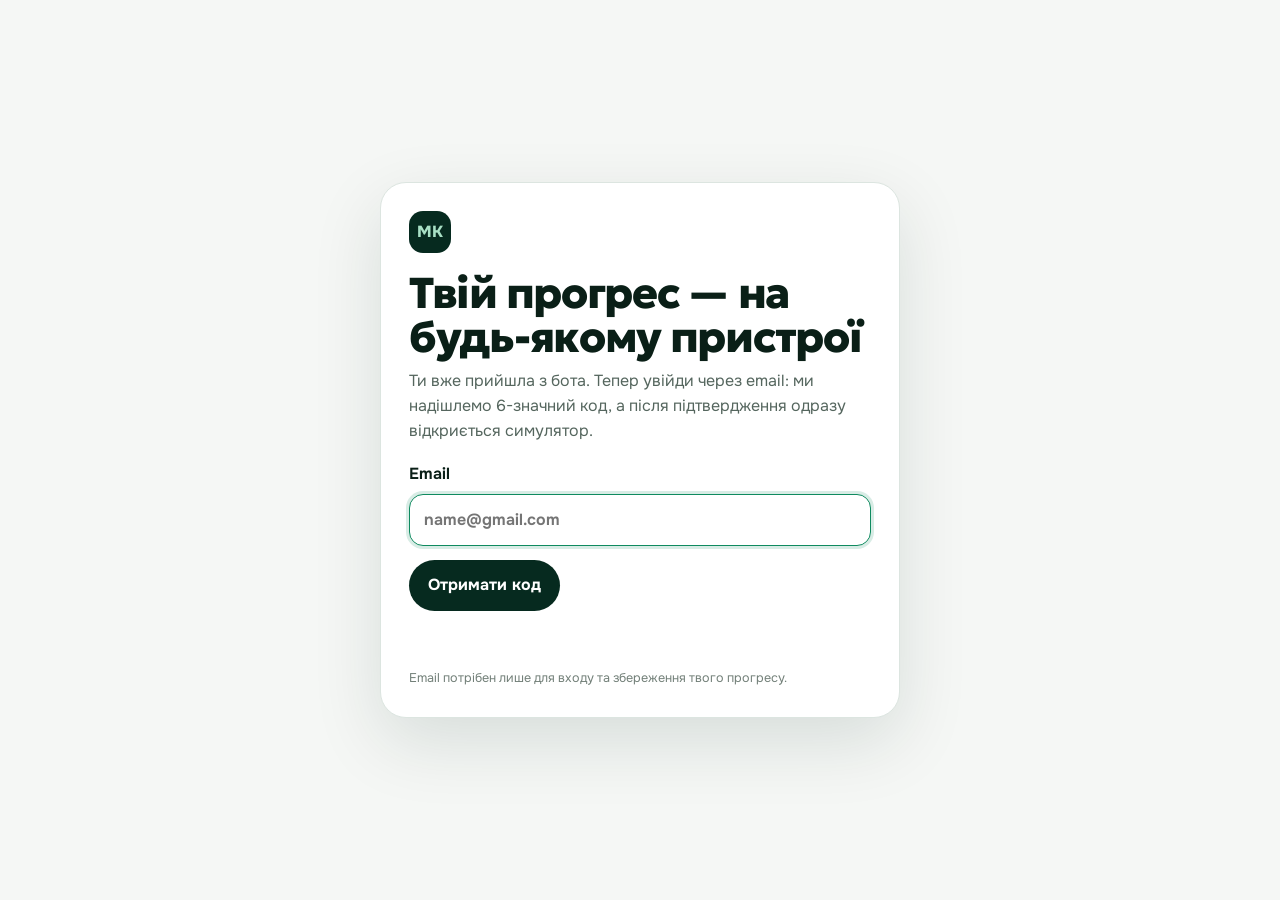
==== index.html @ 5908bf3c "Add files via upload" ====
<!doctype html>
<html lang="uk">
<head>
<base href="https://smm-ai-mariia-klepach.klepachmari.chatgpt.site/">
<meta charset="utf-8">
<meta name="viewport" content="width=device-width, initial-scale=1">
<title>МК SMM 1.0 · симулятор</title>
<meta name="description" content="Симулятор безкоштовного тижня курсу SMM + AI з нуля: 5 робочих днів SMM-спеціаліста.">
<link rel="preconnect" href="https://fonts.googleapis.com">
<link rel="preconnect" href="https://fonts.gstatic.com" crossorigin>
<link rel="stylesheet" href="https://fonts.googleapis.com/css2?family=Geologica:wght@500;600;700;800&family=Onest:wght@400;500;600;700&display=swap">
<link rel="stylesheet" href="minicourse.css?v=14">
<link rel="stylesheet" href="story-course.css?v=14">
<link rel="stylesheet" href="story-v15.css?v=16">

<style>
/* Прибираємо старий Telegram/ключ-вхід: єдиний вхід тепер через email-код */
#f_key, #f_rkey, #f_key2,
#restoreBtn, #keyBtn2,
label[for="f_key"], label[for="f_rkey"], label[for="f_key2"] {
  display:none !important;
}
</style>

</head>
<body>
<style>
:root{
  color-scheme:dark;
  --bg:#06120D;--bg-2:#0A1C15;--card:rgba(255,255,255,.045);--card-2:rgba(255,255,255,.08);
  --stroke:rgba(160,255,205,.14);--text:#EAF7F0;--muted:#9DB8AA;
  --em:#17C979;--em-2:#0E9A5C;--mint:#9CF5C8;--lime:#D8FF72;--teal:#3FE0D0;--copper:#FF8A5B;
  --grad:linear-gradient(100deg,#9CF5C8 0%,#17C979 45%,#3FE0D0 100%);
  --display:"Unbounded","Arial Black",system-ui,sans-serif;
  --body:"Onest","Segoe UI",system-ui,-apple-system,sans-serif;
}
*{box-sizing:border-box}
html{overflow-x:clip}
body{margin:0;background:var(--bg);color:var(--text);font-family:var(--body);font-size:16px;line-height:1.55;padding-inline:16px;padding-block:0 60px;-webkit-font-smoothing:antialiased;overflow-x:clip;
  background-image:radial-gradient(60% 40% at 90% -5%,rgba(23,201,121,.28),transparent 70%),radial-gradient(50% 35% at -10% 20%,rgba(63,224,208,.12),transparent 70%);background-repeat:no-repeat}
@media (prefers-reduced-motion: reduce){*,*::before,*::after{animation:none!important;transition:none!important}}
.wrap{max-width:980px;margin-inline:auto}
h1,h2,h3{font-family:var(--display);margin:0;line-height:1.1;letter-spacing:-.02em;text-wrap:balance}
h1{font-size:clamp(1.7rem,4.4vw,2.8rem);font-weight:900}
h2{font-size:clamp(1.3rem,3vw,1.9rem);font-weight:800}
h3{font-size:1rem;font-weight:700}
p{margin:0}
.gt{background:var(--grad);-webkit-background-clip:text;background-clip:text;color:transparent}
.muted{color:var(--muted)}
.small{font-size:.86rem;color:var(--muted)}
button{font:inherit;color:inherit;cursor:pointer}
a{color:var(--mint)}
:focus-visible{outline:3px solid var(--lime);outline-offset:2px}

/* top */
.top{position:sticky;top:env(safe-area-inset-top,0px);z-index:20;margin-inline:-16px;padding:10px 16px;background:rgba(6,18,13,.82);backdrop-filter:blur(14px);-webkit-backdrop-filter:blur(14px);border-bottom:1px solid var(--stroke)}
.top .wrap{display:flex;align-items:center;gap:14px;justify-content:space-between}
.logo{display:flex;align-items:center;gap:10px;font-family:var(--display);font-weight:800;font-size:.9rem;white-space:nowrap;background:none;border:0;padding:0}
.logo b{display:grid;place-items:center;width:30px;height:30px;border-radius:10px;background:var(--grad);color:#04120B;font-size:.7rem}
.prog{flex:1;max-width:320px;display:grid;gap:4px}
.prog .bar{height:8px;border-radius:99px;background:var(--card-2);overflow:hidden}
.prog .bar i{display:block;height:100%;background:var(--grad);border-radius:99px;transition:width .5s}
.prog span{font-size:.75rem;color:var(--muted);text-align:right}
@media (max-width:520px){.logo span{display:none}}

/* shared */
.card{border-radius:22px;padding:22px;background:linear-gradient(180deg,rgba(255,255,255,.06),rgba(255,255,255,.02));border:1px solid var(--stroke)}
.btn{display:inline-flex;align-items:center;justify-content:center;gap:10px;padding:14px 22px;border-radius:999px;font-weight:700;border:0;background:var(--em);color:#03140C;text-decoration:none;box-shadow:0 14px 30px -14px rgba(23,201,121,.8);transition:transform .15s}
.btn:hover{transform:translateY(-1px)}
.btn:disabled{opacity:.45;cursor:not-allowed;transform:none}
.btn.ghost{background:transparent;color:var(--text);box-shadow:inset 0 0 0 1.5px var(--stroke)}
.btn.lime{background:var(--lime);color:#0B1A06}
.btn.sm{padding:9px 14px;font-size:.85rem}
.pill{display:inline-flex;align-items:center;gap:8px;padding:6px 12px;border-radius:999px;background:var(--card);border:1px solid var(--stroke);font-size:.78rem;font-weight:600;color:var(--mint)}
.stack{display:grid;gap:16px}
.row{display:flex;flex-wrap:wrap;gap:10px;align-items:center}
section{padding-top:28px}
label.f{display:grid;gap:6px;font-weight:600;font-size:.93rem}
label.f small{font-weight:400;color:var(--muted)}
input[type=text],input[type=url],textarea{width:100%;font:inherit;color:var(--text);background:rgba(0,0,0,.25);border:1px solid var(--stroke);border-radius:14px;padding:12px 14px;resize:vertical}
textarea{min-height:84px}
input:focus,textarea:focus{border-color:var(--em);outline:none;box-shadow:0 0 0 3px rgba(23,201,121,.2)}
.choice{display:flex;flex-wrap:wrap;gap:8px}
.choice label{display:inline-flex;align-items:center;gap:8px;padding:10px 14px;border-radius:12px;background:var(--card);border:1px solid var(--stroke);font-weight:500;font-size:.92rem;cursor:pointer}
.choice input{accent-color:var(--em)}
.choice label:has(input:checked){border-color:var(--em);background:rgba(23,201,121,.14)}
.count{font-size:.78rem;color:var(--muted);text-align:right}
.count.over{color:var(--copper)}
.grid2{display:grid;grid-template-columns:1fr 1fr;gap:14px}
@media (max-width:680px){.grid2{grid-template-columns:1fr}}

/* welcome */
.hero{padding-top:36px;display:grid;gap:18px}
.tracks{display:grid;grid-template-columns:1fr 1fr;gap:14px}
@media (max-width:680px){.tracks{grid-template-columns:1fr}}
.track{text-align:left;display:grid;gap:10px;padding:22px;border-radius:22px;background:var(--card);border:1.5px solid var(--stroke);transition:border-color .2s,background .2s}
.track[aria-pressed="true"]{border-color:var(--em);background:rgba(23,201,121,.12)}
.track .tag{font-family:var(--display);font-weight:900;font-size:1.6rem}
.rubric{display:grid;grid-template-columns:repeat(4,1fr);gap:10px}
@media (max-width:680px){.rubric{grid-template-columns:1fr 1fr}}
.rubric div{padding:14px;border-radius:16px;background:var(--card);border:1px solid var(--stroke);display:grid;gap:4px}
.rubric b{font-size:.9rem}
.rubric span{font-size:.8rem;color:var(--muted)}

/* dashboard */
.days{display:grid;gap:12px}
.day{display:grid;grid-template-columns:64px 1fr auto;gap:16px;align-items:center;text-align:left;padding:18px 20px;border-radius:20px;background:var(--card);border:1px solid var(--stroke);width:100%}
.day .n{font-family:var(--display);font-weight:900;font-size:1.6rem;line-height:1}
.day .t{display:grid;gap:3px}
.day .t b{font-size:1.02rem}
.day .st{font-size:.76rem;font-weight:700;padding:6px 10px;border-radius:999px;white-space:nowrap}
.day.done{border-color:rgba(23,201,121,.45)}
.day.done .st{background:rgba(23,201,121,.18);color:var(--mint)}
.day.open{border-color:var(--lime);box-shadow:0 0 0 1px var(--lime) inset,0 20px 40px -24px rgba(216,255,114,.5)}
.day.open .st{background:var(--lime);color:#0B1A06}
.day.locked{opacity:.5;cursor:not-allowed}
.day.locked .st{background:var(--card-2);color:var(--muted)}

/* day view */
.dayhead{display:grid;gap:12px;padding-top:28px}
.letter{position:relative;border-radius:22px;padding:22px 22px 22px 76px;background:linear-gradient(120deg,rgba(216,255,114,.12),rgba(23,201,121,.06));border:1px solid rgba(216,255,114,.3)}
.letter .av{position:absolute;left:20px;top:20px;width:42px;height:42px;border-radius:50%;background:var(--lime);color:#0B1A06;display:grid;place-items:center;font-family:var(--display);font-weight:900}
.letter .from{font-size:.8rem;color:var(--muted);margin-bottom:4px}
.letter q{font-size:1.1rem;quotes:"«" "»"}
.steps{counter-reset:s;display:grid;gap:10px;margin:0;padding:0;list-style:none}
.steps li{counter-increment:s;display:grid;grid-template-columns:34px 1fr;gap:12px;align-items:start}
.steps li::before{content:counter(s);width:30px;height:30px;border-radius:10px;background:rgba(23,201,121,.18);color:var(--mint);display:grid;place-items:center;font-weight:800;font-size:.85rem}
.brief{white-space:pre-wrap;font-size:.93rem;background:rgba(0,0,0,.25);border:1px dashed var(--stroke);border-radius:16px;padding:16px;max-height:340px;overflow:auto}
details.fold{border-radius:18px;background:var(--card);border:1px solid var(--stroke)}
details.fold summary{cursor:pointer;padding:16px 18px;font-weight:700;list-style:none;display:flex;justify-content:space-between;gap:10px}
details.fold summary::-webkit-details-marker{display:none}
details.fold summary::after{content:"+";color:var(--mint);font-size:1.2rem;line-height:1}
details.fold[open] summary::after{content:"–"}
details.fold > div{padding:0 18px 18px}
.prompt{position:relative;border-radius:18px;padding:18px;background:rgba(63,224,208,.07);border:1px solid rgba(63,224,208,.3);display:grid;gap:12px}
.prompt pre{margin:0;white-space:pre-wrap;font:inherit;font-size:.92rem;max-height:260px;overflow:auto}
.prompt .h{display:flex;justify-content:space-between;align-items:center;gap:10px;flex-wrap:wrap}
.prompt .h b{color:var(--teal);font-size:.85rem;text-transform:uppercase;letter-spacing:.05em}
.tbl{overflow-x:auto;border-radius:16px;border:1px solid var(--stroke)}
.tbl table{border-collapse:collapse;width:100%;min-width:640px}
.tbl th,.tbl td{border-bottom:1px solid var(--stroke);padding:8px;vertical-align:top;text-align:left;font-size:.85rem}
.tbl th{background:var(--card-2);font-weight:700}
.tbl td textarea,.tbl td input{min-height:0;padding:8px 10px;border-radius:10px;font-size:.85rem}
.tbl td textarea{min-height:60px}
.checklist{display:grid;gap:8px}
.checklist label{display:flex;gap:10px;align-items:flex-start;font-size:.93rem;cursor:pointer}
.checklist input{accent-color:var(--em);width:18px;height:18px;margin-top:2px;flex:none}
.submit{display:grid;gap:14px;border-radius:24px;padding:24px;background:linear-gradient(160deg,#0F3A28,#08170F) padding-box,var(--grad) border-box;border:1.5px solid transparent}
.toast{position:fixed;left:50%;bottom:calc(20px + env(safe-area-inset-bottom,0px));transform:translateX(-50%);background:var(--lime);color:#0B1A06;font-weight:700;padding:12px 18px;border-radius:999px;z-index:50;box-shadow:0 12px 30px -10px rgba(0,0,0,.6)}

/* post preview (day 3) */
.post{width:min(100%,340px);border-radius:18px;overflow:hidden;background:#fff;color:#111;font-size:.86rem;justify-self:center}
.post .ph{display:flex;align-items:center;gap:10px;padding:10px 12px}
.post .ph i{width:30px;height:30px;border-radius:50%;background:var(--grad)}
.post .ph b{font-size:.82rem}
.post .img{aspect-ratio:4/5;background:linear-gradient(160deg,#0E9A5C,#063322);display:grid;place-items:center;padding:24px;text-align:center;color:#fff;font-family:var(--display);font-weight:800;font-size:1.3rem;line-height:1.15}
.post .cap{padding:10px 12px 14px;white-space:pre-wrap;line-height:1.4}
.post .cap b{margin-right:4px}

/* storyboard (day 4) */
.board{display:grid;grid-template-columns:repeat(5,1fr);gap:10px}
@media (max-width:760px){.board{grid-template-columns:1fr 1fr}}
.frame{border-radius:16px;background:var(--card);border:1px solid var(--stroke);padding:10px;display:grid;gap:8px;align-content:start}
.frame .scr{aspect-ratio:9/16;border-radius:10px;background:linear-gradient(180deg,#0F3A28,#06120D);display:grid;align-content:space-between;padding:10px;font-size:.72rem}
.frame .scr b{font-family:var(--display);font-size:.9rem;color:var(--lime)}
.frame .scr span{background:rgba(0,0,0,.45);padding:4px 6px;border-radius:6px;text-align:center;font-weight:600}
.frame textarea{min-height:60px;font-size:.8rem;padding:8px}
.frame input{font-size:.8rem;padding:8px}

/* self rubric */
.score{display:grid;grid-template-columns:1fr auto;gap:10px;align-items:center;padding:12px 0;border-bottom:1px solid var(--stroke)}
.score .dots{display:flex;gap:6px}
.score .dots button{width:36px;height:36px;border-radius:10px;border:1px solid var(--stroke);background:var(--card);font-weight:800}
.score .dots button[aria-pressed="true"]{background:var(--em);color:#03140C;border-color:var(--em)}
.total{font-family:var(--display);font-weight:900;font-size:2rem}
</style>
<style>
/* нові блоки навчального наповнення */
.sec-title{display:flex;align-items:center;gap:12px;margin-bottom:4px}
.sec-title i{width:36px;height:36px;border-radius:12px;display:grid;place-items:center;font-style:normal;font-weight:800;background:rgba(23,201,121,.16);color:var(--mint);flex:none}
.why{border-radius:22px;padding:22px;background:linear-gradient(120deg,rgba(63,224,208,.1),rgba(23,201,121,.05));border:1px solid rgba(63,224,208,.28);display:grid;gap:12px}
.why p{max-width:72ch}
.brand-ex{border-left:3px solid var(--lime);padding:10px 14px;border-radius:0 12px 12px 0;background:rgba(216,255,114,.06);font-size:.94rem}
.brand-ex b{color:var(--lime)}
.terms{display:grid;grid-template-columns:repeat(auto-fill,minmax(min(100%,340px),1fr));gap:12px}
.term{padding:18px;border-radius:18px;background:var(--card);border:1px solid var(--stroke);display:grid;gap:10px;align-content:start}
.term p{margin:0;font-size:.9rem;line-height:1.55}
.term .td{color:var(--text)}
.term .tp{color:var(--muted)}
.term .tx{padding:10px 12px;border-radius:12px;background:rgba(23,201,121,.07);border-left:3px solid var(--em);color:var(--text);font-size:.86rem}
.term em{display:block;font-style:normal;font-size:.7rem;font-weight:700;letter-spacing:.06em;text-transform:uppercase;color:var(--mint);margin-bottom:3px}
.term b{color:var(--mint);font-size:.95rem}
.term span{font-size:.86rem;color:var(--muted)}
.need{display:grid;grid-template-columns:repeat(auto-fill,minmax(220px,1fr));gap:10px}
.need .it{display:flex;gap:12px;align-items:flex-start;padding:14px;border-radius:16px;background:var(--card);border:1px solid var(--stroke)}
.need .it .ic{width:38px;height:38px;border-radius:12px;background:var(--grad);color:#04120B;display:grid;place-items:center;font-weight:900;font-size:.8rem;flex:none}
.need .it b{display:block;font-size:.93rem}
.need .it span{font-size:.82rem;color:var(--muted)}
.guide{display:grid;gap:12px;counter-reset:g}
.gstep{counter-increment:g;border-radius:20px;background:var(--card);border:1px solid var(--stroke);padding:18px 18px 18px 70px;position:relative}
.gstep::before{content:counter(g);position:absolute;left:18px;top:16px;width:36px;height:36px;border-radius:12px;background:var(--em);color:#03140C;display:grid;place-items:center;font-family:var(--display);font-weight:900}
.gstep h3{font-family:var(--body);font-size:1.04rem;margin-bottom:8px}
.gstep ul{margin:0;padding-left:18px;display:grid;gap:6px;font-size:.94rem}
.gstep li::marker{color:var(--em)}
.gstep .tip{margin-top:10px;font-size:.86rem;color:var(--lime)}
.gstep .path{display:inline;font-weight:700;color:var(--mint)}
.gstep label.done{display:flex;gap:8px;align-items:center;margin-top:10px;font-size:.86rem;color:var(--muted);cursor:pointer}
.gstep label.done input{accent-color:var(--em);width:18px;height:18px}
.gstep.ok{border-color:rgba(23,201,121,.5);background:rgba(23,201,121,.07)}
.example{border-radius:22px;padding:22px;background:rgba(255,138,91,.06);border:1px solid rgba(255,138,91,.3);display:grid;gap:10px}
.example h3{color:var(--copper)}
.example pre{margin:0;white-space:pre-wrap;font:inherit;font-size:.92rem}
.mistakes{display:grid;gap:8px;margin:0;padding:0;list-style:none}
.mistakes li{display:grid;grid-template-columns:26px 1fr;gap:10px;font-size:.94rem}
.mistakes li::before{content:"✕";width:24px;height:24px;border-radius:8px;background:rgba(255,138,91,.15);color:var(--copper);display:grid;place-items:center;font-weight:800;font-size:.8rem}
.files{display:grid;grid-template-columns:repeat(auto-fill,minmax(170px,1fr));gap:12px}
.file{border-radius:16px;background:var(--card);border:1px solid var(--stroke);overflow:hidden;display:grid}
.file img{display:block;width:100%;aspect-ratio:1;object-fit:cover;background:#F6EFE6}
.file .fi{padding:10px 12px;display:grid;gap:8px}
.file .fi b{font-size:.84rem}
.file .xl{aspect-ratio:1;display:grid;place-items:center;background:linear-gradient(140deg,#0F3A28,#06120D);font-family:var(--display);font-weight:900;font-size:1.6rem;color:var(--mint)}
.media{border-radius:20px;padding:18px;background:rgba(216,255,114,.06);border:1px dashed rgba(216,255,114,.4);display:grid;gap:10px}
.media code{font-size:.85rem;color:var(--lime)}
.time{display:inline-flex;gap:8px;align-items:center;font-size:.82rem;color:var(--muted)}
/* профіль Instagram (день 3) */
.ig{overflow:hidden;width:min(100%,380px);border-radius:22px;background:#fff;color:#111;padding:18px;display:grid;gap:12px;font-size:.88rem;justify-self:center}
.ig .top1{display:flex;align-items:center;justify-content:space-between;font-weight:700}
.ig .row1{display:flex;align-items:center;gap:18px}
.ig .av{width:78px;height:78px;border-radius:50%;background:#D2693C;overflow:hidden;flex:none;border:2px solid #eee}
.ig .av img{width:100%;height:100%;object-fit:cover;display:block}
.ig .nums{display:flex;gap:16px;text-align:center;font-size:.8rem}
.ig .nums b{display:block;font-size:.98rem}
.ig .nm{font-weight:700}
.ig .cat{color:#737373;font-size:.82rem}
.ig .bio{white-space:pre-wrap;line-height:1.35}
.ig .lnk{color:#00376b;font-weight:600}
.ig .btns{display:grid;grid-template-columns:1fr 1fr;gap:6px}
.ig .btns span{background:#efefef;border-radius:8px;padding:7px;text-align:center;font-weight:600;font-size:.8rem}
.ig .hl{display:flex;gap:12px;overflow-x:auto}
.ig .hl div{display:grid;justify-items:center;gap:4px;font-size:.72rem;flex:none}
.ig .hl i{width:56px;height:56px;border-radius:50%;border:1px solid #ddd;overflow:hidden;display:block}
.ig .hl i img{width:100%;height:100%;object-fit:cover}
.ig .grid{display:grid;grid-template-columns:repeat(3,1fr);gap:2px;margin-inline:-18px;margin-bottom:-18px}
.ig .grid i{aspect-ratio:4/5;background:#e9e2d8}
.cp{overflow-x:auto;border-radius:16px;border:1px solid var(--stroke)}
.cp table{border-collapse:collapse;width:100%;min-width:760px}
.cp th,.cp td{padding:6px;border-bottom:1px solid var(--stroke);text-align:left;font-size:.82rem;vertical-align:top}
.cp th{background:var(--card-2)}
.cp select,.cp input{width:100%;font:inherit;font-size:.82rem;color:var(--text);background:rgba(0,0,0,.25);border:1px solid var(--stroke);border-radius:10px;padding:8px}
.warn{border-radius:16px;padding:14px 16px;background:rgba(255,138,91,.08);border:1px solid rgba(255,138,91,.3);font-size:.9rem}
.tabs{display:flex;gap:8px;flex-wrap:wrap;position:sticky;top:64px;z-index:5;padding:8px 0;background:var(--bg)}
.tabs a{text-decoration:none;font-size:.8rem;font-weight:600;padding:7px 12px;border-radius:999px;background:var(--card);border:1px solid var(--stroke);color:var(--muted)}
.tabs a:hover{color:var(--mint);border-color:var(--em)}
</style>

<style>
/* ===== Сучасний стиль (світла база + темні акценти) ===== */
:root{
  color-scheme:light;
  --bg:#F5F7F5;--bg-2:#E6EFEA;--card:#FFFFFF;--card-2:#EEF3F0;
  --stroke:#DCE5E0;--text:#0A1F17;--muted:#55665E;--ink:#062A1F;
  --em:#0F8A5F;--em-2:#0B6B49;--mint:#0B6B49;--lime:#A8E0C5;--teal:#0B6B49;--copper:#C4683D;
  --grad:none;
  --display:"Geologica","Onest",system-ui,sans-serif;
  --body:"Onest","Segoe UI",system-ui,-apple-system,sans-serif;
}
body{background:var(--bg);background-image:none}
h1,h2,h3{letter-spacing:-.03em}
h1{font-weight:800}
h2{font-weight:700}
.gt{background:linear-gradient(transparent 60%,var(--lime) 60%,var(--lime) 94%,transparent 94%);-webkit-background-clip:border-box;background-clip:border-box;color:inherit}
a{color:var(--em-2)}
:focus-visible{outline:3px solid var(--em);outline-offset:2px}
.top{background:rgba(245,247,245,.88)}
.logo b{background:var(--ink);color:var(--lime)}
.prog .bar{background:var(--bg-2)}
.prog .bar i{background:var(--em)}
.card{background:var(--card)}
.btn{background:var(--ink);color:#fff;box-shadow:none;font-weight:600}
.btn.ghost{background:transparent;color:var(--text);box-shadow:inset 0 0 0 1.5px var(--text)}
.btn.lime{background:var(--lime);color:var(--ink)}
.pill{background:var(--card);color:var(--text)}
input[type=text],input[type=url],textarea{background:#fff}
input:focus,textarea:focus{box-shadow:0 0 0 3px rgba(15,138,95,.18)}
.choice label{background:#fff}
.choice label:has(input:checked){border-color:var(--em);background:rgba(15,138,95,.1)}
.track{background:#fff}
.track[aria-pressed="true"]{border-color:var(--ink);background:var(--ink);color:#EEF5F0}
.track[aria-pressed="true"] .muted{color:#A1B3A9}
.track .tag{color:var(--em)}
.track[aria-pressed="true"] .tag{color:var(--lime)}
.day{background:#fff}
.day .n{color:var(--em-2)}
.day.done{border-color:rgba(15,138,95,.5)}
.day.done .st{background:rgba(15,138,95,.15);color:var(--em-2)}
.day.open{border-color:var(--ink);background:var(--ink);color:#EEF5F0;box-shadow:0 24px 40px -26px rgba(12,26,20,.6)}
.day.open .n{color:var(--lime)}
.day.open .muted,.day.open .small{color:#A1B3A9}
.day.open .st{background:var(--lime);color:var(--ink)}
.letter{background:#fff;border:1px solid var(--stroke);border-left:4px solid var(--lime)}
.letter .av{background:var(--ink);color:var(--lime)}
.steps li::before{background:var(--ink);color:var(--lime)}
.brief{background:#fff}
details.fold summary::after{color:var(--em-2)}
.prompt{background:var(--ink);border-color:var(--ink);color:#EEF5F0}
.prompt .h b{color:var(--lime)}
.prompt .btn{background:var(--lime);color:var(--ink)}
.prompt .muted,.prompt .small{color:#A1B3A9}
.submit{background:var(--ink);border:0;color:#EEF5F0}
.submit .small,.submit .muted{color:#A1B3A9}
.submit a:not(.btn){color:var(--lime)}
.submit .btn{background:var(--lime);color:var(--ink)}
.submit .btn.ghost{background:transparent;color:#EEF5F0;box-shadow:inset 0 0 0 1.5px rgba(238,245,240,.5)}
.toast{background:var(--ink);color:var(--lime)}
.day .n,.track .tag,.total,.medal big{background:none!important}
.day.open .n{color:var(--lime)!important}
.post .ph i{background:var(--em)}
.post .img{background:var(--em)}
.frame .scr{background:var(--ink);color:#EEF5F0}
.frame .scr b{color:var(--lime)}
.score .dots button{background:#fff}
.score .dots button[aria-pressed="true"]{background:var(--ink);color:var(--lime);border-color:var(--ink)}
.sec-title i{background:var(--ink);color:var(--lime)}
.why{background:#fff;border-color:var(--stroke)}
.brand-ex{border-left-color:var(--em);background:rgba(15,138,95,.06)}
.brand-ex b{color:var(--em-2)}
.term .tx{background:rgba(168,224,197,.25);border-left-color:var(--em)}
.term em{color:var(--em-2)}
.need .it .ic{background:var(--ink);color:var(--lime)}
.gstep::before{background:var(--ink);color:var(--lime)}
.gstep .tip{color:#B4451C}
.gstep .path{color:var(--em-2)}
.gstep.ok{background:rgba(15,138,95,.07);border-color:rgba(15,138,95,.5)}
.example{background:#fff}
.file .xl{background:var(--ink);color:var(--lime)}
.media{background:rgba(168,224,197,.18);border-color:rgba(12,26,20,.25)}
.media code{color:var(--em-2)}
.cp select,.cp input{background:#fff}
.tabs a{background:#fff}
.tabs a:hover{color:var(--text);border-color:var(--ink)}
</style>
<header class="top">
  <div class="wrap">
    <button class="logo" id="home" type="button"><b>МК</b><span>МК SMM 1.0 · симулятор</span></button>
    <div class="prog" aria-label="Прогрес тижня"><div class="bar"><i id="pbar" style="width:0%"></i></div><span id="ptext">0 з 6 кроків</span></div>
  </div>
</header>

<main class="wrap" id="app"></main>
<div class="toast" id="toast" hidden></div>
<script>
/* ===== Налаштування для Маші ===== */
var CONFIG = {
  FORM_URL: "",   // заповнюється після підключення нового бота
  MEDIA_URL: "materials.html",  // папка Google Drive з фото і відео для треку А (photo_01…photo_12, clip_01…clip_05)
  BOT: "smm_ai_mariia_klepach_bot",       // нікнейм Telegram-бота без @
  START: "",  // порожньо = проходити можна будь-коли (дні відкриваються по черзі після здачі)
  SUBMIT: [],  // заповнюється після підключення нового бота
  SYNC_URL: "https://script.google.com/macros/s/AKfycbyzfjeTMASVAqFFjNOp1K5sOrIgV8Y73qtJlAMMtpqTMhCtI9Id708eqyu1zTzlqWRp/exec",  // Google Apps Script: хмарне збереження прогресу
  AUTH_URL: "https://script.google.com/macros/s/AKfycbzw-j1O7bChfIES61-efHn5mFKziIul07ksCwyHQmc0-i_ijcrqZxUokdjrLecfVHRYrA/exec",  // підтвердження email кодом
  CHAT_URL: "https://t.me/smm_ai_mariia_klepach_bot?start=feedback",
  MYLINK: "/simulator",  // буде замінено на посилання нового бота
  CALL_URL: "https://t.me/smm_ai_mariia_klepach_bot?start=feedback",
  ZOOM_TEXT: "Фінальний Zoom — дата і посилання надішле бот.",
  LESSONS: {0:"",1:"",2:"",3:"",4:"",5:""}
};

/* ===== Файли для роботи (лежать поруч зі сторінкою) ===== */
var FILES = {
  logo:{name:"Логотип «Ранкова Лапка»",path:"files/logo-rankova-lapka.svg",img:1},
  avatar:{name:"Аватар для профілю",path:"files/avatar-rankova-lapka.svg",img:1},
  brandkit:{name:"Brand kit: кольори, шрифти, тон",path:"files/brand-kit-rankova-lapka.svg",img:1},
  hl1:{name:"Обкладинка «Меню»",path:"files/highlight-menu.svg",img:1},
  hl2:{name:"Обкладинка «Випічка»",path:"files/highlight-vypichka.svg",img:1},
  hl3:{name:"Обкладинка «Собаки»",path:"files/highlight-sobaky.svg",img:1},
  hl4:{name:"Обкладинка «Відгуки»",path:"files/highlight-vidguky.svg",img:1},
  hl5:{name:"Обкладинка «Як дійти»",path:"files/highlight-yak-diyty.svg",img:1},
  lay1:{name:"Приклад макета поста 1",path:"files/post-layout-1.svg",img:1},
  lay2:{name:"Приклад макета поста 2",path:"files/post-layout-2.svg",img:1},
  plan:{name:"Контент-план на 2 тижні (Excel / Google Таблиці)",path:"files/kontent-plan-2-tyzhni.xlsx",x:"XLSX",b64:"UEsDBBQAAAAIALumOl1Gx01IlQAAAM0AAAAQAAAAZG9jUHJvcHMvYXBwLnhtbE3PTQvCMAwG4L9SdreZih6kDkQ9ip68zy51hbYpbYT67+0EP255ecgboi6JIia2mEXxLuRtMzLHDUDWI/o+y8qhiqHke64x3YGMsRoPpB8eA8OibdeAhTEMOMzit7Dp1C5GZ3XPlkJ3sjpRJsPiWDQ6sScfq9wcChDneiU+ixNLOZcrBf+LU8sVU57mym/8ZAW/[base64]/xSq549+mHBFMScECDIwUo8xJYv0x0p3no4ApYYITehO8CqpWYqn9iUwfYOTkHvaamacqnOuXiDiW8Pz+9pnUzPQYSo8T4K2hOJ4cbdpn8Vt8/bB9ZXxVVmxV3WdVuy1ve1LxpPhbXH35XYWOV3ul/bHwR7Dv4dRf9F1BLAwQUAAAACAC7pjpdmVycIxAGAACcJwAAEwAAAHhsL3RoZW1lL3RoZW1lMS54bWztWltz2jgUfu+v0Hhn9m0LxjaBtrQTc2l227SZhO1OH4URWI1seWSRhH+/RzYQy5YN7ZJNups8BCzp+85FR+foOHnz7i5i6IaIlPJ4YNkv29a7ty/e4FcyJBFBMBmnr/DACqVMXrVaaQDDOH3JExLD3IKLCEt4FMvWXOBbGi8j1uq0291WhGlsoRhHZGB9XixoQNBUUVpvXyC05R8z+BXLVI1lowETV0EmuYi08vlsxfza3j5lz+k6HTKBbjAbWCB/zm+n5E5aiOFUwsTAamc/VmvH0dJIgILJfZQFukn2o9MVCDINOzqdWM52fPbE7Z+Mytp0NG0a4OPxeDi2y9KLcBwE4FG7nsKd9Gy/pEEJtKNp0GTY9tqukaaqjVNP0/d93+ubaJwKjVtP02t33dOOicat0HgNvvFPh8Ouicar0HTraSYn/a5rpOkWaEJG4+t6EhW15UDTIABYcHbWzNIDll4p+nWUGtkdu91BXPBY7jmJEf7GxQTWadIZljRGcp2QBQ4AN8TRTFB8r0G2iuDCktJckNbPKbVQGgiayIH1R4Ihxdyv/fWXu8mkM3qdfTrOa5R/aasBp+27m8+T/HPo5J+nk9dNQs5wvCwJ8fsjW2GHJ247E3I6HGdCfM/29pGlJTLP7/kK6048Zx9WlrBdz8/knoxyI7vd9lh99k9HbiPXqcCzIteURiRFn8gtuuQROLVJDTITPwidhphqUBwCpAkxlqGG+LTGrBHgE323vgjI342I96tvmj1XoVhJ2oT4EEYa4pxz5nPRbPsHpUbR9lW83KOXWBUBlxjfNKo1LMXWeJXA8a2cPB0TEs2UCwZBhpckJhKpOX5NSBP+K6Xa/pzTQPCULyT6SpGPabMjp3QmzegzGsFGrxt1h2jSPHr+BfmcNQockRsdAmcbs0YhhGm78B6vJI6arcIRK0I+Yhk2GnK1FoG2camEYFoSxtF4TtK0EfxZrDWTPmDI7M2Rdc7WkQ4Rkl43Qj5izouQEb8ehjhKmu2icVgE/Z5ew0nB6ILLZv24fobVM2wsjvdH1BdK5A8mpz/pMjQHo5pZCb2EVmqfqoc0PqgeMgoF8bkePuV6eAo3lsa8UK6CewH/0do3wqv4gsA5fy59z6XvufQ9odK3NyN9Z8HTi1veRm5bxPuuMdrXNC4oY1dyzcjHVK+TKdg5n8Ds/Wg+nvHt+tkkhK+aWS0jFpBLgbNBJLj8i8rwKsQJ6GRbJQnLVNNlN4oSnkIbbulT9UqV1+WvuSi4PFvk6a+hdD4sz/k8X+e0zQszQ7dyS+q2lL61JjhK9LHMcE4eyww7ZzySHbZ3oB01+/[base64]/Kwvmo9tBVOz/5ZrcifDBFOFgsSSGOUF6ZKovMZU77nK0nEVTi/RTO2EpcYvOPmx3FOU7gSdrYPAjK5uzmpemUxZ6by3y0MCSxbiFkS4k1d7dXnm5yueiJ2+pd3wWDy/XDJRw/lO+df9F1Drn723eP6bpM7SEycecURAXRFAiOVHAYWFzLkUO6SkAYTAc2UyUTwAoJkphyAmPoLvfIMuSkVzq0+OX9FLIOGTl7SJRIUirAMBSEXcuPv75Nqd4zX+iyBbYRUMmTVF8pDicE9M3JD2FQl867aJguF2+JUzbsaviZgS8N6bp0tJ//bXtQ9tBc9RvOjmeAes4dzm3q4wkWs/1jWHvky3zlw2zreA17mEyxDpH7BfYqKgBGrYr66r0/5JZw7tHvxgSCb/NbbpPbd4Ax81KtapWQrET9LB3wfkgZjjFv0NF+PFGKtprGtxtoxDHmAWPMMoWY434dFmhoz1YusOY0Kb0HVQOU/29QNaPYNNByRBV4xmbY2o+ROCjzc/u8NsMLEjuHti78BUEsDBBQAAAAIALumOl1/BV7rygcAAMcqAAAYAAAAeGwvd29ya3NoZWV0cy9zaGVldDEueG1svVprb9s2FP0rggYELebVej9sx0NrWX5gAYIG6z4WasLEQmXJk5S53a8fJVE0r8wrq2nXAqktHt5L8vDeQ1Lm7Jjln4sdIaXyZZ+kxbW6K8vDZDwu7ndkHxVvsgNJKfKY5fuopI/507g45CR6qI32ydjQNGe8j+JUnc/qstt8PsueyyROyW2uFM/7fZR/fUeS7Hit6mpb8D5+2pVVwXg+O0RP5I6Ufx5uc/o05l4e4j1JizhLlZw8Xqtv9clWdyqDusaHmBwL4btSDeVTln2uHjYP16qmVq5Tony9OyQxbcxSlTI7/EEeywVJEurQVpXovoz/Ibe02rX6KSvLbF/htJtlVNKixzz7l6R1myQhtC7tzOGscuOEOa3G+DfrsMrHU3VK/N72PKyJpUR9igqyyJK/4odyd616qvJAHqPnpHyfHdeEkWVX/u6zpKj/[base64]/yqvN3UNq4PnPm60KCumdyo7r8n8e865/3XNdqaNhuXlLhq+ON7+kcJ46zRea2SyeJBzdOL02nUdBo9dLqsr8a0HYlIkity7Vqgd4ZYyAxO5E0U8+oXz9D1qaUIrhg1rikypGttH0RXloDRf2fThU4WRuYb5Tx+WhNet2nFa2dO8NdGHG36WhFdgEhse/ad46VNs+46Mj8ghpgfv6GoDVLNN0C3mUl3usBITODWA6GgdxJNCBfepOeDsGF+/E4vm4E5BuDC5CFfh43Rne5TrLUmPg9OReCPZdsP4F95JQa9K1qyLJH1TtAXsSlfYK8e5Vg5Dy04vhP/rHJLqwdsHNAHj3uGiWyKbPj2eYLwPDGnr9/0iI7FtcWqtcXs0RZLpg30Cbqvvb0b7q2b1hJvi8vehueVvMPB5SYcuFIhCSjxvRzQfahbVk9PwwE9RXJR4m01YKLAQsuCTVDPV/oQkX0taXw9oHEXxD0I/9O8SnxvBpBudOZOnAIPCARvt1ERqMU+D4zxedp3Vi9nCncYsuGxuqcEk3G3HTC+rh/hqd3T+NMecbC5ONh1Y9ZZY6eEx2oI3eHCJEvxAfZAGr2zOGTDapZZHdR1O0uCTAD6O/CekKSQ5faP6TePBx8sBqYkOhqs2q9NFGm4iSuRC0UWqow+7SxaCpRJwYEn5Sy8PHhLnIEft97KlGzATHhg2Ww3VnD5FIff7oqFhf5K3B9Jd6/MUTt57nQ0xMgCE2/[base64]/3dWyxhas8MBmk2OHg0b3kRYFMxS43iIg6J0sMLsAYeNEmMiYKvmSTwl8PWtINlXT/Sgn4XSZqg9PrpD+icy6fopp921ZOAUOB7/gkb0i60QIO3b50Djf9g2Ty57JdWPOoyxR1e5mtF6ihx9XQE9ynQAVRZIEiAYosUSREkRWKrFFkgyJbGQJI8TkpPkoKiixQJECRJYqEKLJCkTWKbFBkK0MAKbp2+l1JQ2nBoQUOBTi0xKEQh1Y4tMahDQ5tpRDkR/jdTcf5QaEFDgU4tMShEIdWOLTGoQ0ObaUQ5Mc48WPg/KDQAocCHFriUIhDKxxa49AGh7ZSCPJjnvgxcX5QaIFDAQ4tcSjEoRUOrXFog0NbKQT5Of1Yols4Pyi0wKEAh5Y4FOLQCofWOLTBoa0Ugvyc3hfrNs4PCi1wKMChJQ6FOLTCoTUObXBoK4UgP6c3TrqD84NCCxwKcGiJQyEOrXBojUMbHNpKoYafsXCFZE/yp/rGUqHcZ89p2Vx/4KXsxpUx2daXgcan6vPZA3XwIUpi+hlnKbevVA1C7T2owJ40xO2yY5BnhyA7ptX1rLpgkx6eyxtSFNET4YXLPM9ysTBKkuz4LonSz/Vj+fVAy5O4KGmj1d205yTS56rkIMHPfqOXnn5H9W8So7syy2NSqLMxb282huPFxh/ak/Cnjf9/+iWgpm/YW7rRd56PR+I09v9q/5LZ2NqT7U+bDeyg1nAETt3gF0Na2pkA8bTfZ9+5deQwOsX7GEOud0A3Zy8J+4nvFBTNFc+bKH+KqV4k5JHKhfbGpUqeN1evmocyO9SX2JqrlfXXHYkeSF5VoPhjlpXtQyVK/O7q/D9QSwMEFAAAAAgAu6Y6XerIbQHoAwAAMRAAABgAAAB4bC93b3Jrc2hlZXRzL3NoZWV0Mi54bWytWNtu4zYQ/RVCCyxaIF3db/EFaBIU7UOBYBdtnxWbtoWVRFdi6t2/L+/myLSkAg2QUJQ4M2dmzgzJrC+k/zqcMKboW9t0w8Y7UXp+9P1hd8JtNXwiZ9yxLwfStxVl0/7oD+ceV3sh1DZ+FASZ31Z1523X4t1rv12Td9rUHX7t0fDetlX//Qk35LLxQk+/+FwfT5S/8Lfrc3XEXzD94/zas5lvtOzrFndDTTrU48PG+zl8fMn5erHgzxpfBusZcU/eCPnKJ7/tN17AAeEG7yjXULHhH/yMm4YrYjD+Vjo9Y5IL2s9a+y/Cd+bLWzXgZ9L8Ve/paeMVHtrjQ/Xe0M/k8itW/qRc3440g/iLLnJtFHlo9z5Q0iphhqCtOzlW31QcLIEkuCMQKYFoJBDfE4iVQLzUQqIEEhEZ6YqIw0tFq+26JxfU89VMG38Qwdx4qYeY+3XH0/6F9uxrzeTo9uOHMEizFR/KUAx5LIaikEMgh0jP0A870lHcUXSum6bqhx/Rxw9FFEYrFIuHcJUgsTaXIlJ5UUobQl0YKq3SYpHql+i6JsiVfGIsi7eRjUfNSluPkY9Wa5+yEHFH/R37ZaEx8YlNfGIRn/h/ic+NTWHiaYGJFCjNVCRMCB1anxdoje0o5Ykd+6tudPVKf8xLO6A6E6UOgwPNy3/2ERILIs2mmTCR18TkNRGAkvm8akqlgK+RghDKMQ3BWomoNBF1ZX0egKZvAPyDBROBEBQaxQOoscKWlKisrKm1oGTyZIKwzwugJ1Yg7tBmbAnW+m1XCAINFSgAi5SvVgdxkXEB/hCkedxlQKnkhhK3/AXesbd3MxkGsTLFyJ0/BsEEiVND4nTWkSSy4cB8lOmoObmdsyOgY36n1iSz51E5iZmDPloY8suk6yhnq1s4ZbaEPC4mz0OFdmFwFtVbDtpIXjgZOY8jM/[base64]/DL9e9Uf625ADT4w14JPOdsdenlBlRNKzuLC90YouwCKxxO70+OeL2DfD4RQPeG3QPNfgu2/UEsDBBQAAAAIALumOl1UYWXAAAMAACkOAAANAAAAeGwvc3R5bGVzLnhtbN1XUW+bMBD+K8g/YAToaJiSSBtVpUnbVGl92KsTDLFkMDOmI/v189mEkNYXpdP6skQttr/77r47n7Gy6vRBsO97xnQw1KLp1mSvdfshDLvdntW0eydb1hiklKqm2kxVFXatYrTogFSLMF4s0rCmvCGbVdPX97Xugp3sG70mCxJuVqVsTis3xC0YU1qz4ImKNcmp4FvFrS2tuTi45RgWdlJIFWgjha1JBCvdbwdHbgYqRz81b6SCxdBFcP+3o/[base64]/iY9+hNvV/QTttWHD4KXjU1c5W9OuBmRY+84Jei7SMb9Hh0w6HE1cQnNfHbqHliSvMdvDt2ZsoUeZU+rFrRG+gzJ+V14pJ/0ijh2Piz03V2tqbVAO6TNfkG15Q4uQi2PReaN+Nsz4uCNS+OmHGv6dbcg2f+jX3BStoL/TiBa3Iaf2UF7+tssnqAtEar0/gLvJOidLpXTCzeFGxgRT5OzUvm7PXsPkB4jtzbjx/BOA7zI4BhcTAFGMexsDj/Uz5LNB+HYdqWXmSJcpYox7F8SG6/WBw/JzMff6ZZliRpilU0z70KcqxuaQp/fm+YNmBgcSDS62qN7zbeIZf7ANvTSx2CZYp3IpYpXmtA/HUDRpb5dxuLAwxsF7Degfj+ONBTfk6SwK5i2rATjCNZhiHQi/4eTVOkOil8/fuDnZIkyTI/AphfQZJgCJxGHMEUgAYMSdwPlmf3UXi8p8LTj8PNH1BLAwQUAAAACAC7pjpdl4q7HMAAAAATAgAACwAAAF9yZWxzLy5yZWxznZK5bsMwDEB/xdCeMAfQIYgzZfEWBPkBVqIP2BIFikWdv6/apXGQCxl5PTwS3B5pQO04pLaLqRj9EFJpWtW4AUi2JY9pzpFCrtQsHjWH0kBE22NDsFosPkAuGWa3vWQWp3OkV4hc152lPdsvT0FvgK86THFCaUhLMw7wzdJ/MvfzDDVF5UojlVsaeNPl/nbgSdGhIlgWmkXJ06IdpX8dx/aQ0+mvYyK0elvo+XFoVAqO3GMljHFitP41gskP7H4AUEsDBBQAAAAIALumOl2GLRmsbwEAAMgCAAAPAAAAeGwvd29ya2Jvb2sueG1stVLLSsNAFP2VMHtNGrRgabqxqAXRYqX7aXLTXDqPMDNptSvRv3DlJ+hCKEr1F6Z/5CQhGBDEjZuZuecOZ845d/orqRYzKRfeDWdCRyQzJu/5vo4z4FTvyxyE66RScWpcqea+zhXQRGcAhjM/DIKuzykKMug3XGPltwtpIDYohQNLYIqw0t/9svSWqHGGDM1tRKozA+JxFMhxDUlEAuLpTK7OpMK1FIaySawkYxHp1I0pKIPxD3hSirymM10hhs6uqBMSkW7gCFNU2lQ3Kn7qNC7BXa6rwsgTZAbUkBo4VbLIUcxLGufCb9mocmj2OsSe+kuMMk0xhqGMCw7C1DkqYKVAoTPMNfEE5RAR+2g/7HZ3b1/Ldc9+2nf7bLelQ/fkKKndGiezlZ3qoWuoUVIJ/[base64]/mmMq5XPEdXg1VFp2qEKAiu4PYMmcZ7psgni78QTVW1Bd5N8exx4C9geBnXUYPIUuTK1ciJhFFvY4LlCE8zWYqsTKTLylDCv4UiTyg6UIh40kibzZq9+vOB9Ty/[base64]/yEwBOXObQkR2LMHtuLMlfXUeWQgSmekjXogsPft80LtdQfVLNo/3I6R28APVsMyf8VePL/o39rH6xz7eQ2j/+qr3q3Ta+DNfDe/[base64]"},
  niche:{name:"Таблиця «Ніша і конкуренти»",path:"files/nisha-i-konkurenty.xlsx",x:"XLSX",b64:"UEsDBBQAAAAIALumOl1Gx01IlQAAAM0AAAAQAAAAZG9jUHJvcHMvYXBwLnhtbE3PTQvCMAwG4L9SdreZih6kDkQ9ip68zy51hbYpbYT67+0EP255ecgboi6JIia2mEXxLuRtMzLHDUDWI/o+y8qhiqHke64x3YGMsRoPpB8eA8OibdeAhTEMOMzit7Dp1C5GZ3XPlkJ3sjpRJsPiWDQ6sScfq9wcChDneiU+ixNLOZcrBf+LU8sVU57mym/8ZAW/[base64]/xSq549+mHBFMScECDIwUo8xJYv0x0p3no4ApYYITehO8CqpWYqn9iUwfYOTkHvaamacqnOuXiDiW8Pz+9pnUzPQYSo8T4K2hOJ4cbdpn8Vt8/bB9ZXxVVmxV3WdVuy1ve1LxpPhbXH35XYWOV3ul/bHwR7Dv4dRf9F1BLAwQUAAAACAC7pjpdmVycIxAGAACcJwAAEwAAAHhsL3RoZW1lL3RoZW1lMS54bWztWltz2jgUfu+v0Hhn9m0LxjaBtrQTc2l227SZhO1OH4URWI1seWSRhH+/RzYQy5YN7ZJNups8BCzp+85FR+foOHnz7i5i6IaIlPJ4YNkv29a7ty/e4FcyJBFBMBmnr/DACqVMXrVaaQDDOH3JExLD3IKLCEt4FMvWXOBbGi8j1uq0291WhGlsoRhHZGB9XixoQNBUUVpvXyC05R8z+BXLVI1lowETV0EmuYi08vlsxfza3j5lz+k6HTKBbjAbWCB/zm+n5E5aiOFUwsTAamc/VmvH0dJIgILJfZQFukn2o9MVCDINOzqdWM52fPbE7Z+Mytp0NG0a4OPxeDi2y9KLcBwE4FG7nsKd9Gy/pEEJtKNp0GTY9tqukaaqjVNP0/d93+ubaJwKjVtP02t33dOOicat0HgNvvFPh8Ouicar0HTraSYn/a5rpOkWaEJG4+t6EhW15UDTIABYcHbWzNIDll4p+nWUGtkdu91BXPBY7jmJEf7GxQTWadIZljRGcp2QBQ4AN8TRTFB8r0G2iuDCktJckNbPKbVQGgiayIH1R4Ihxdyv/fWXu8mkM3qdfTrOa5R/aasBp+27m8+T/HPo5J+nk9dNQs5wvCwJ8fsjW2GHJ247E3I6HGdCfM/29pGlJTLP7/kK6048Zx9WlrBdz8/knoxyI7vd9lh99k9HbiPXqcCzIteURiRFn8gtuuQROLVJDTITPwidhphqUBwCpAkxlqGG+LTGrBHgE323vgjI342I96tvmj1XoVhJ2oT4EEYa4pxz5nPRbPsHpUbR9lW83KOXWBUBlxjfNKo1LMXWeJXA8a2cPB0TEs2UCwZBhpckJhKpOX5NSBP+K6Xa/pzTQPCULyT6SpGPabMjp3QmzegzGsFGrxt1h2jSPHr+BfmcNQockRsdAmcbs0YhhGm78B6vJI6arcIRK0I+Yhk2GnK1FoG2camEYFoSxtF4TtK0EfxZrDWTPmDI7M2Rdc7WkQ4Rkl43Qj5izouQEb8ehjhKmu2icVgE/Z5ew0nB6ILLZv24fobVM2wsjvdH1BdK5A8mpz/pMjQHo5pZCb2EVmqfqoc0PqgeMgoF8bkePuV6eAo3lsa8UK6CewH/0do3wqv4gsA5fy59z6XvufQ9odK3NyN9Z8HTi1veRm5bxPuuMdrXNC4oY1dyzcjHVK+TKdg5n8Ds/Wg+nvHt+tkkhK+aWS0jFpBLgbNBJLj8i8rwKsQJ6GRbJQnLVNNlN4oSnkIbbulT9UqV1+WvuSi4PFvk6a+hdD4sz/k8X+e0zQszQ7dyS+q2lL61JjhK9LHMcE4eyww7ZzySHbZ3oB01+/[base64]/Kwvmo9tBVOz/5ZrcifDBFOFgsSSGOUF6ZKovMZU77nK0nEVTi/RTO2EpcYvOPmx3FOU7gSdrYPAjK5uzmpemUxZ6by3y0MCSxbiFkS4k1d7dXnm5yueiJ2+pd3wWDy/XDJRw/lO+df9F1Drn723eP6bpM7SEycecURAXRFAiOVHAYWFzLkUO6SkAYTAc2UyUTwAoJkphyAmPoLvfIMuSkVzq0+OX9FLIOGTl7SJRIUirAMBSEXcuPv75Nqd4zX+iyBbYRUMmTVF8pDicE9M3JD2FQl867aJguF2+JUzbsaviZgS8N6bp0tJ//bXtQ9tBc9RvOjmeAes4dzm3q4wkWs/1jWHvky3zlw2zreA17mEyxDpH7BfYqKgBGrYr66r0/5JZw7tHvxgSCb/NbbpPbd4Ax81KtapWQrET9LB3wfkgZjjFv0NF+PFGKtprGtxtoxDHmAWPMMoWY434dFmhoz1YusOY0Kb0HVQOU/29QNaPYNNByRBV4xmbY2o+ROCjzc/u8NsMLEjuHti78BUEsDBBQAAAAIALumOl2ln4F9DQQAAF0QAAAYAAAAeGwvd29ya3NoZWV0cy9zaGVldDEueG1stVhbb9Q6EP4rVpCqHgkR5550LxIUceABqQIBz+mudzciifck7ln49/gez67ThQcqtY4zHnu+byYz4y5PdPg+Hghh6EfX9uMqODB2vAvDcXMgXT2+okfSc8mODl3N+HTYh+NxIPVWKnVtGGOch13d9MF6Kd89DOslfWJt05OHAY1PXVcPP9+Qlp5WQRSYF5+a/YGJF+F6eaz35DNhX44PA5+Fdpdt05F+bGiPBrJbBa+ju/soFgpyxdeGnEbnGQkoj5R+F5MP21WAhUWkJRsmtqj58D+5J20rduJ2/Kc3DeyZQtF9Nru/k+A5mMd6JPe0/[base64]/+UoLdTEQk0k1PgZqFnm2lZhgDgDpyYLeKY84s31I9IYEKdwlxqRZiG9XCJgeg68/40Di9lNcRkbvEiDkjxXlmekvXsRABGOF+jWdV0JfANniYH3zzOOSq2jUgkqec5RIPyq3Fh2p+y3dCKX3RKQnAM0Wpa6iiZyBXeGn4k1c3gZ6VNiN1pM7GjyM/doZYjW5z/eSHI5EMl2crlPAojMLJHZVSJT6GpIlcGSGo/7qbq9VOGkuICzBQrRpGWpq1yuxFZ6lVVzouds5+w8lhRt2SxtPgmgLbe05dfjr/C515OeBDiJKVfmpyJb6ShNztC/9AVvkQAmk8sEJVKDVgVhNgWde5wW6qXcVqU6JWA34o2HjFLqwwk+9QJGjj9L5rNO8kmAkwrrpOLvOin2GV7MGu6TAMNLa3j5dw1PfIaXs4b7JMDwyhpe/anhIHhg/fRlABHId24uvQh6kKNg6cSAjwLUB92sYFAtyil9u7npnODzxT52q1l2fRLAboSnTgxf57f0VdfMLWiWpZlWzFshtadMigXfsO3tfLRXESA4cfXLKf/cJr5CjJ1qepblJzDeLA+ogox7RZByp/mNrlKewyxaetpfWxLtN+kLVxB8mrcp7pF+a7LvzUWvptOAYRx2G8lMp4Mcg4x3bffic/3zzkC3/1K6bwn6WB9Hv2eiec/4RNAz8eSZ+LpnQC0sTcVKIfu2TblxqlOxgLJ51kGvBjthE+6Tv6eMJltp2RdNhfby09AvK/AhcNL9zMbzzPpEitnQufuJi/fHetg3/YhasuNr8auCt0WDusuqCaNHeR18pIxfLuXjgd//ySAWcPmOUmYm4oZp/6Ow/gVQSwMEFAAAAAgAu6Y6XST/pI1QBQAAKBoAABgAAAB4bC93b3Jrc2hlZXRzL3NoZWV0Mi54bWy9Wdtu4zYQ/RXBBdqXYCXqztgx0GRVtA8FgizaPisxEwsrWa6k1Nu/LymRFIceWkbRdIGsTQ2Hczlzo7w5td3Xfs/Y4H1r6kN/t9oPw/HW9/uXPWvK/lN7ZAdOeW27phz4snvz+2PHyt3I1NR+GASp35TVYbXdjM8eu+2mfR/q6sAeO69/b5qy+/ue1e3pbkVW6sFT9bYfxAN/uzmWb+wLG347PnZ85etTdlXDDn3VHryOvd6tfiS3BckEw7jj94qdeuO7J0x5btuvYvHL7m4VCI1YzV4GcUTJP/5iD6yuxUlcjz/loSstUzCa39XpP43Gc2Oey549tPUf1W7Y363ylbdjr+V7PTy1p5+ZNCgR5720dT/+752mvWG88l7e+6FtJDPXoKkO02f5TTrCYIgDB0MoGUKLIXJJiCRDdC1DLBniaxkSyTCa7k+2j477XA7ldtO1J68Tu/lp4svo/ZGb+6s6iED5MnScWnG+Yfv9dySIg7X4yJPxIwunVSQ+CJloGV17kTc+l+TU5JEPKZlW+cSTmVtoAM6L1+I0LmQ8NI7POUgQrL3Q3MWVMBWUm6Xy1NCAL6eHsdJ15Kch4A8NvcQxN56keqY3Mik7BqbJkzBDlfbReuMPHCHhZ/+F/3FkNDyRhica4QkvwJMEpmhpr1Rbic5N5+bEEj1Kur9CUgIwSk0/[base64]/kzKYki6wa7MIVDbHkNvQGULzIuvY7pNEeTllkmk6p3y9h8Ea+uegb1TQF4G2AmtazMaMcQdMU5SgZJgxIRzxITLEQMrKUEcByvhfAcyswxcLqgeQcxKiA6OFG+3y4prBUJE1lg8zSgBkFE9yUB8YUpQPXOZN0DlhNhKKRTg0A2wk1SgJAjw/FqGRFeXBIBzBpynbrk57GDUaGuOSeD+CgWumEHsmdKsVHyJezdye9dJKlAS9O58qSbT1TBe7HKOC7RZd3QMhuvbKTQz4Ahr4Afjhgx1qzqB4fG8yECj5jssST/SqEtYW+8qcYsDzFSrvJjuEPyXDJ9vciT7H9HELl1WAUxAkFs9xpwzSZADDn1jxuz2jZfs4jeUX8vurTr0Xs1eudnBp4zHdDf9LDEthvY4vnd/boehbcave1buWCc2cPpr2w5qIV7l6x+Htv8AUEsDBBQAAAAIALumOl0XwhGp9wIAAI0NAAANAAAAeGwvc3R5bGVzLnhtbN1X3W6bMBR+FcQDjBBaGqYQaaOqNGmbKrUXu3WCIZaMYcZ0ZE8/HxsISX2idFpvRpRgn+9858/HtrJu1YHTpz2lyusrLtrU3yvVfAyCdrenFWk/1A0VGilqWRGlp7IM2kZSkrdAqniwXCzioCJM+Ju16KqHSrXeru6ESv2FH2zWRS2OkhvfCrQqqaj3QnjqZ4SzrWRGl1SMH6x4CYJdzWvpKR0KTf0QJO1vC4d2BlEOdiomagnCwHqwv9tB/YR7c1HNOpXlVmegkwuXi/uL+gNgXq1WYJxPCUe+FWzWDVGKSvGgJ4ZjhK8gbxg/HxqdcSnJIVze+lcT2pqzHFyW2TyJ8C5L7hJjZkadjJqXjnxby5zKKfalP4o2a04LpemSlXt4q7oJAFSqrvQgZ6SsBTGJjYw50zNtlvpqb9rkpMBZcp/d2zqC6uDjSobRNeFcSdCaY9xXMqzyLLFhoOu1o5w/gZEfxVS0UJvqC8/uhC85bAIPGmMc6koPQ2vGTsDR3Jq1PTN7+1dmvYa91OpzpzMQZv6zqxV9lLRgvZn3xeQfsx6+q/Xl0fryzDppGn74xFkpKmore7XDzZqMPO+FSsV2sFl3ekql7/2SpHmmvRq3b1+8vbbhO8Sne/NtwUX/ZGmCodVm/XzSzZPUgzM79b/DVcCPJrxtx7hiYpjtWZ5T8aqptXlFtvquObGv9XNakI6r5wlM/eP4G81ZVyWT1iOkNWgdx1/hFAjj6ezWvpjIaU/zbJjqbX1yINoHCOfIg3ncCMaxmBsBDPODRYBxLAvz8z/ls0LzsRgW28qJrFDOCuVYlgvJzAfz4+Yk+nFnmiRRFMdYRbPMGUGG1S2O4eu2hsUGDMwPeHpbrfHVxjvkch9ga3qpQ7BM8U7EMsVrDYi7bsBIEvdqY36Aga0C1jvg3+0HesrNiSJYVSw2bAfjSJJgCPSiu0fjGKlODB/3+mC7JIqSxI0A5o4gijAEdiOOYBFADBgSReYePLuPgvGeCo5/wDZ/AFBLAwQUAAAACAC7pjpdl4q7HMAAAAATAgAACwAAAF9yZWxzLy5yZWxznZK5bsMwDEB/xdCeMAfQIYgzZfEWBPkBVqIP2BIFikWdv6/apXGQCxl5PTwS3B5pQO04pLaLqRj9EFJpWtW4AUi2JY9pzpFCrtQsHjWH0kBE22NDsFosPkAuGWa3vWQWp3OkV4hc152lPdsvT0FvgK86THFCaUhLMw7wzdJ/MvfzDDVF5UojlVsaeNPl/nbgSdGhIlgWmkXJ06IdpX8dx/[base64]/1BqHkqNh41M06MeF6oR0kDrUisRZmCHP73a/L4AotxijQ3USs+RbAAokKJS4gjViPBTbX8wNtcKGV4+IsMVqIiG22jRkYh8kP+ayGPOexbRTH41NOIBEb9Ghghsa65kYznxPjFdDltiqd3kPhwEy4g32jywLVRT2GXIRrNpocurMNcWj+EqPOMkxgopNSgnJtjgZEDahsjoVlgeISIuYf/co/+49q6V8Dv6qW1UO1rP3Rg9O09eoIci05M0RqmGna4P4j2pP/JLj36r669S/Eduff1sj6v5D1myC79FLIUEF6RFMt6bTJ5MQE9dE47G9tb+7Qxkohdkk7Voeap90yuh9p/[base64]/EE1VtQXeTfHsceAvYHgZ11GDyFLkytXIiYRRb2OC5QhPM1mKrEyky8pQwr+FIk8oOlCIeNJIm82avfrzgfU8v8WtfYnr0N/J5eMA3s9L31BLAwQUAAAACAC7pjpdbqckvB4BAABXBAAAEwAAAFtDb250ZW50X1R5cGVzXS54bWzFlM9OwzAMxl+lynVqMnbggNZdgCvswAuE1l2j5p9ib3Rvj9tuk0CjYioSl0aN7e/[base64]/FXjy/6N/ax+sc+3kNo//[base64]"}
};

var BRIEF_A = "БРИФ · кав'ярня «Ранкова Лапка»\n(Вигаданий навчальний бренд. Усі назви, люди і цифри вигадані.)\n\n1. Хто ми\nМаленька кав'ярня на 8 місць у спальному районі міста Н. Відкрилися пів року тому. Власниця — Ірина, сама стоїть за баром у будні. Ми dog-friendly: з собаками можна, є миска з водою і смаколики. Працюємо з 7:00 до 19:00.\n\n2. Що продаємо\nКава з собою і на місці, домашня випічка (пече мама Ірини), сніданки до 11:00. Середній чек — кава + випічка.\n\n3. Хто наші гості\nЗранку — люди, які йдуть на роботу, і люди з собаками після прогулянки. Вдень — мами з дітьми, фрілансери з ноутбуками.\n\n4. Що зараз у соцмережах\nInstagram-акаунт, веде Ірина сама, як виходить. Викладає фото кави 1–2 рази на тиждень. Reels не знімали ніколи.\n\n5. Чого хочемо\n«Хочемо, щоб про нас більше знали в районі. Зранку буває порожньо, а випічка лишається. І щоб Інстаграм був гарний.»\n\n6. Обмеження\nНа рекламу зараз бюджету немає. Знімати можна в кав'ярні в будь-який час. Ірина не хоче з'являтися в кадрі з обличчям, але руки і голос — можна.\n\n7. Тон\nТеплий, по-сусідському, з легким гумором. На «ти».";
var BRIEF_B_FIELDS = [
  ["b1","1. Хто ти і де працюєш","назва або ім'я, місто / онлайн, з якого року, хто в команді","Напр.: «Студія манікюру Ані, Краків, район Подгуже. Працюю з 2022 року, я і ще один майстер»"],
  ["b2","2. Що продаєш","2–3 головні послуги або продукти і що з них купують найчастіше","Напр.: «Манікюр з покриттям — 70% записів; нарощування; педикюр. Найчастіше беруть манікюр + покриття»"],
  ["b10","3. Ціни і середній чек","від–до, у твоїй валюті","Напр.: «Манікюр з покриттям — 150 zł, нарощування — 220 zł, середній чек ≈ 160 zł»"],
  ["b3","4. Хто твої клієнти","опиши 2–3 реальних людей: вік, чим живуть, з якою проблемою приходять","Напр.: «Оля, 32, офіс, хоче акуратні нігті на 3 тижні без сколів; Ірина, 45, мама двох дітей, цінує, що можна записатися на 8:00»"],
  ["b8","5. Чому обирають саме тебе","що клієнти кажуть словами, а не «якість і сервіс»","Напр.: «Покриття тримається 3–4 тижні; стерильні інструменти з крафт-пакетом; працюю з 8:00, коли інші ще закриті»"],
  ["b9","6. Докази","відгуки, кількість клієнтів, сертифікати, фото до/після — що реально є","Напр.: «48 відгуків у Google, оцінка 4,9; 2 сертифікати; ≈ 120 постійних клієнток»"],
  ["b4","7. Що зараз у соцмережах","де є акаунти, скільки підписників, хто веде, як часто, що зайшло найкраще","Напр.: «Instagram, 640 підписників, веду сама 1–2 рази на тиждень; найбільше переглядів — відео процесу»"],
  ["b5","8. Ціль у цифрах","що має змінитися, на скільки і до коли","Напр.: «+10 нових записів на місяць з Instagram до 1 грудня»"],
  ["b6","9. Обмеження","скільки часу на тиждень, бюджет на рекламу, хто готовий бути в кадрі","Напр.: «3 години на тиждень, реклама до 200 zł/міс, обличчя показувати не хочу»"],
  ["b7","10. Тон спілкування","на «ти» чи на «ви», з гумором чи стримано — як ти говориш з клієнтами в житті","Напр.: «На „ти“, тепло, з легким гумором, без канцеляриту»"]
];
var CRIT = ["Акаунт / назва (лише для себе)","Підписники","Шапка профілю","Теми","Формати","Частота","Візуал","Спілкування","Найпопулярніша публікація","Слабке місце"];
var HINT = ["AI назв не даємо","число з профілю","ім'я, біо, кнопки, посилання, актуальне","продукт, люди, процес, акції, район","фото / каруселі / Reels — чого більше","скільки публікацій за 2 тижні","кольори, світло, стиль","«ти»/«ви», заклики, чи відповідають на коментарі","яка і чому спрацювала","чого бракує"];
var SCRIPT_A = [
  ["0–2 с","ГАЧОК. Руки ставлять на підлогу миску з водою","Тут чекають і на тебе, і на твого пса","clip_01"],
  ["2–5 с","Кава ллється в чашку, крупно","—","clip_02"],
  ["5–8 с","Випічка на тарілці, рука бере шматочок","Домашня випічка","clip_03"],
  ["8–11 с","Лапа / повідець / іграшка біля ніжки стільця","З собаками можна","clip_04"],
  ["11–15 с","Стаканчик кави з собою в руці на фоні вікна","Заходь зранку. З 7:00","clip_05"]
];
var ROLES = ["Гачок","Процес","Продукт / результат","Деталь, яка вирізняє","Заклик"];

/* Позначка UI: назви пунктів у застосунках можуть трохи відрізнятися залежно від версії і мови телефону. */
var UI_NOTE = "Назви кнопок можуть трохи відрізнятися залежно від версії застосунку і мови телефону.";

var DAYS = [
 {n:"00", title:"Підготовка і анкета", sub:"Робочий стіл SMM-спеціаліста", time:"≈ 40 хвилин",
  letterA:{from:"Маша · ведуча тижня", text:"Привіт! Цей тиждень ти проживеш як SMM-спеціаліст. Сьогодні готуємо робочий стіл: застосунки, пошта, папки. І коротка анкета, щоб я знала, з чим ти приходиш."},
  why:"Професійний SMM-спеціаліст починає не з постів, а з порядку: окрема пошта для робочих сервісів, папки з матеріалами, встановлені інструменти. Коли все під рукою, ти витрачаєш час на роботу, а не на пошук файлів. Усі програми цього тижня безкоштовні для базових функцій.",
  terms:[["SMM (Social Media Marketing)", "Маркетинг у соціальних мережах: комплекс дій, які допомагають бізнесу чи експерту залучати клієнтів, продавати і будувати репутацію через Instagram, TikTok, Facebook, Telegram тощо.", "Робота SMM-спеціаліста складається з п'яти напрямів: стратегія (кому і що ми говоримо), контент (що публікуємо), комунікація (коментарі й дірект), реклама (платне просування) та аналітика (що спрацювало і чому). Гарні пости без стратегії й аналітики — це ще не SMM.", "Кав'ярні бракує гостей зранку. Спеціаліст з'ясовує, хто ці гості, робить контент про сніданки і каву з собою, запускає рекламу на свій район, а через місяць рахує, скільки людей прийшло з Instagram."], ["Контент", "Будь-які матеріали, які бренд публікує для своєї аудиторії: тексти, фото, каруселі, відео, сторіс, прямі ефіри.", "У професійному SMM кожна публікація має завдання: привернути увагу нових людей, викликати довіру, залучити до діалогу або підвести до покупки. Тому спершу визначають ціль, а вже потім обирають формат і пишуть текст.", "Відео «як ми печемо круасани о 6 ранку» працює на довіру, а сторіс «сьогодні −20% на випічку після 17:00» — на продаж."], ["AI-асистент", "Програма на основі штучного інтелекту, з якою ти працюєш у форматі діалогу: пишеш завдання звичайною мовою, а вона відповідає текстом, ідеями, таблицями чи зображеннями. Найвідоміші — ChatGPT, Claude, Gemini.", "AI не знає бізнесу клієнта і може впевнено вигадувати факти. Тому він працює як помічник: робить чернетки, пропонує варіанти, структурує інформацію. Рішення, перевірку фактів і фінальну редактуру робить спеціаліст.", "Ти даєш AI бриф кав'ярні й просиш 10 ідей для Reels. З десяти обираєш три, які справді пасують бренду, і доопрацьовуєш їх."], ["Промпт", "Інструкція, яку ти даєш AI-асистенту. Від якості промпту прямо залежить якість відповіді.", "Сильний промпт має 4 частини: роль (ким має бути AI), контекст (дані про бізнес і аудиторію), завдання (що саме зробити) і формат (як оформити відповідь: таблиця, список, до 150 знаків).", "Слабкий: «Напиши пост про каву». Сильний: «Ти SMM-спеціаліст. Ось бриф кав'ярні [...]. Напиши підпис до поста про каву з собою для людей, які поспішають на роботу. Тон теплий, на „ти“, до 600 знаків, у кінці один заклик»."]],
  need:[["IG","Instagram","публікації і профіль"],["CC","CapCut","монтаж відео"],["CV","Canva","дизайн постів і обкладинок"],["GD","Google Диск і Таблиці","папки і таблиці"],["AI","ChatGPT або Claude","AI-асистент"],["@","Gmail","окрема пошта для навчання"]],
  files:["brandkit"],
  steps:[
   {t:"Встанови застосунки на телефон",items:["iPhone: відкрий App Store. Android: відкрий Google Play.","У пошуку по черзі введи: Instagram, CapCut, Canva, Google Drive, Google Sheets, ChatGPT (або Claude).","На кожному натисни «Завантажити» / «Встановити». Платні підписки не потрібні — натискай «Пропустити» чи «Не зараз», якщо застосунок пропонує пробний період."],tip:"Canva і CapCut зручніше відкривати й на комп'ютері: canva.com і capcut.com. Але весь тиждень можна пройти з телефона."},
   {t:"Створи окрему пошту для навчання",items:["Відкрий gmail.com або застосунок Gmail → «Створити обліковий запис» → «Для себе».","Ім'я пошти: наприклад, imya.smm.study@gmail.com.","Запиши пароль у надійне місце (менеджер паролів або нотатки з блокуванням)."],tip:"Навіщо: на цю пошту зареєструємо навчальний Instagram, Canva і CapCut. Робочі акаунти не змішуються з особистими — так працюють і з реальними клієнтами."},
   {t:"Зареєструйся у Canva, CapCut і AI-асистенті",items:["Відкрий кожен застосунок → «Увійти» / «Зареєструватися» → «Продовжити з Google» → обери навчальну пошту.","ChatGPT: chatgpt.com. Claude: claude.ai. Безкоштовного тарифу достатньо.","Перевір AI: напиши «Привіт! Поясни одним реченням, що таке SMM». Якщо прийшла відповідь — усе працює."]},
   {t:"Створи папки проєкту в Google Диску",items:["Google Диск → «+» → «Папка» → назва «SMM Тиждень 0».","Усередині створи 7 папок: 01 Бриф · 02 Конкуренти · 03 Профіль · 04 Контент-план · 05 Пост · 06 Відео · 07 Звіт.","Цифри на початку потрібні, щоб папки стояли по порядку."],tip:"Так само SMM-спеціаліст веде папку кожного клієнта. Ти звикаєш до системи з першого дня."},
   {t:"Завантаж пакет матеріалів",items:["Трек А: brand kit, логотип, обкладинки і таблиці — у блоках «Файли для роботи» кожного дня. Фото і відео кав'ярні — за посиланням на пакет матеріалів.","Збережи brand kit у папку 03 Профіль уже зараз: він знадобиться в Дні 3 і 4.","Трек Б: збери у папку 10–15 своїх фото і 5–10 коротких відео про свою справу (процес, продукт, руки, простір)."]},
   {t:"Дізнайся, як я оцінюю, і заповни анкету",items:["Я дивлюся на 4 речі: чи виконані задачі дня, чи здано в той самий день до 23:59, якість (чи зроблено за інструкцією) і мотивацію.","Вступне відео (4 хв) закріплене в каналі t.me/masha_in_albania_smm — там я розповідаю, як проходить тиждень.","Анкета — нижче в робочому полі. Відповідай чесно: це не іспит, а знайомство."]}
  ],
  mistakes:["Реєструвати робочі сервіси на особисту пошту — потім важко розділити.","Зберігати файли «десь у галереї» — наприкінці тижня ти їх не знайдеш.","Пропускати анкету: без неї я не зможу підлаштувати розбір під тебе."],
  check:["Застосунки встановлено, у Canva, CapCut і AI-асистенті є вхід.","Створено папку «SMM Тиждень 0» з 7 підпапками.","Анкета заповнена змістовно: не «не знаю» і не одне слово."]},

 {n:"01", title:"Бриф і аналіз ніші", sub:"Хто клієнт, що продаємо, де ми на ринку", time:"≈ 2 години",
  letterA:{from:"Ірина · власниця «Ранкової Лапки»", text:"Привіт! Надсилаю бриф. Подивіться і напишіть, як ви розумієте нашу задачу, і що ще хочете уточнити. І розкажіть, хто взагалі ходить у такі кав'ярні, як наша."},
  letterB:{from:"Ти · твоя справа", text:"Сьогодні ти і клієнт, і спеціаліст. Опиши свою справу за брифом і подивись на свою нішу очима маркетолога."},
  why:"Бриф — це завдання від клієнта: хто він, що продає, для кого і чого хоче. Аналіз ніші — погляд ширше: хто купує такі продукти, що їм болить, про що вони пишуть у відгуках, коли попит більший. Без цих двох кроків контент робиться навмання: гарно, але нікому.",
  example:"<b>Приклад великого бренду:</b> Glossier почався з блогу Into The Gloss, де авторка роками розмовляла з читачками про догляд. Коли бренд запустив перші продукти, він уже знав мову і болі своєї аудиторії.",
  terms:[["Бриф", "Документ, у якому клієнт описує свій бізнес і завдання: що продає, кому, які має цілі, бюджет, обмеження і побажання до стилю.", "Бриф — фундамент усієї роботи. Сильний спеціаліст не лише читає його, а шукає прогалини і ставить уточнювальні питання до старту, щоб потім не переробляти.", "У брифі написано «хочемо більше гостей». Спеціаліст уточнює: скільки гостей зараз, у який час їх бракує, за який термін потрібен результат."], ["Ніша", "Частина ринку, у якій працює бізнес: конкретний продукт для конкретної аудиторії на певній території.", "Що точніша ніша, то легше говорити з аудиторією її мовою і відрізнятися від конкурентів. «Кав'ярня» — це ринок, «dog-friendly кав'ярня в спальному районі» — уже ніша.", "Не «манікюр», а «манікюр з покриттям, що тримається 3–4 тижні, для зайнятих жінок у центрі Кракова»."], ["Цільова аудиторія (ЦА)", "Люди, які з найбільшою ймовірністю куплять продукт: їхній спосіб життя, потреби, звички і місця, де вони шукають інформацію.", "Від ЦА залежить усе: теми, тон, візуал, формати, налаштування реклами. Типова помилка новачків — описувати ЦА формально («жінки 25–45») замість живих ситуацій і мотивів.", "«Люди, які зранку йдуть на роботу повз кав'ярню, мають 3 хвилини і хочуть якісну каву з собою без черги»."], ["Сегмент", "Частина цільової аудиторії зі спільною ситуацією, потребами і поведінкою.", "Різні сегменти купують той самий продукт з різних причин, тому для кожного потрібні свої теми, аргументи і заклики. Зазвичай виділяють 2–4 ключові сегменти.", "Власникам собак говоримо: «з собаками можна, є миска з водою». Фрілансерам — «тиха зала і розетка біля кожного столика»."], ["Біль", "Проблема, страх, незручність або нездійснене бажання клієнта, яке вирішує продукт.", "Люди купують не продукт, а вирішення своєї ситуації. Болі шукають у реальних словах клієнтів: відгуках, коментарях, питаннях у дірект. Саме з них виходять найсильніші гачки.", "Біль: «зранку немає часу на сніданок». Контент: «Сніданок з собою за 3 хвилини — поки ти йдеш до зупинки»."], ["УТП", "Унікальна торгова пропозиція: конкретна перевага, яка відрізняє бізнес від конкурентів і має цінність саме для його аудиторії.", "УТП має бути конкретним і доказовим. «Якісний сервіс» і «найкраща кава» — не УТП, бо так пише кожен. Робоча формула: для кого + конкретний результат + доказ.", "«Єдина в районі кав'ярня, куди можна прийти з собакою: миска з водою і смаколики для пса — безкоштовно»."], ["Сезонність", "Регулярні коливання попиту, пов'язані з часом доби, днем тижня, порою року або святами.", "Сезонність враховують у контент-плані та рекламі: заздалегідь готують теми і пропозиції під піки попиту і продумують, як підтримати продажі в спокійні періоди.", "Пік у кав'ярні — 7:30–9:00 у будні. Тому пост про каву з собою виходить напередодні ввечері, а пропозиція на випічку — на тихі години після обіду."]],
  need:[["IG","Instagram і TikTok","пошук трендів"],["GM","Google Maps","відгуки про схожі заклади"],["AI","ChatGPT або Claude","перевірка і порівняння"],["XL","Таблиця «Ніша і конкуренти»","аркуш «Аналіз ніші»"]],
  files:["niche"],
  steps:[
   {t:"Прочитай бриф двічі",items:["Перший раз — просто прочитай, нічого не пишучи.","Другий раз — випиши собі факти: про бізнес, продукт, гостей, ціль, обмеження, тон.","Познач «дірки»: що важливо для SMM, але в брифі цього немає."],b:["Заповни бриф своєї справи в робочому полі нижче — так, ніби його читатиме сторонній SMM-спеціаліст.","Пиши конкретно: не «якісні послуги», а «манікюр з покриттям, що тримається 3 тижні».","Потім перечитай його очима чужої людини: чи все зрозуміло?"]},
   {t:"Сформулюй 3 відповіді",items:["Хто клієнт: бізнес, де він, який характер.","Що продаємо: продукт + результат для людини. Кав'ярня продає не лише каву, а спокійний старт дня.","Яка ціль: що має змінитися і до коли. Формула: що змінюється + наскільки + до якої дати."],tip:"У брифі немає цифр — тому ціль пишемо так, як є, і додаємо питання клієнту, як її виміряти."},
   {t:"Склади 3 уточнювальні питання",items:["Про цифри: скільки гостей зараз зранку? Скільки випічки лишається?","Про аудиторію: хто найчастіше повертається?","Про ресурси: хто може знімати, скільки часу є в Ірини на відповіді в дірект?"],b:["Запиши 3 питання про свою справу, на які тобі важко відповісти."]},
   {t:"Опиши нішу одним рядком",items:["Формула: хто ми + для кого + де.","Приклад: «dog-friendly кав'ярня біля дому для мешканців спального району»."]},
   {t:"Розбери аудиторію на 3 сегменти",items:["Для кожного сегмента: хто це, що болить, чого хоче, де сидить у соцмережах.","Підказка з брифу: люди по дорозі на роботу, власники собак, мами з дітьми, фрілансери.","Не пиши «усі, хто любить каву» — такий сегмент нічого не підказує для контенту."]},
   {t:"Збери мову клієнтів з відгуків",items:["Google Maps → пошук «кав'ярня» у твоєму місті → відкрий 3–5 закладів.","Вкладка «Відгуки» → прочитай 20–30 відгуків.","Випиши 5–10 фраз: за що хвалять і на що скаржаться. Дослівно, як писали люди."],tip:"Ці фрази — готові теми і гачки для постів: люди впізнають у них себе."},
   {t:"Знайди сезонність і тренди",items:["Сезонність: коли гостей більше і менше — ранок і вечір, будні і вихідні, зима і літо.","Тренди: у пошуку Instagram і TikTok введи «кав'ярня», «dog friendly», «сніданок» → вкладка Reels / Відео.","Випиши 3 формати, які часто повторюються (наприклад, «ранок бариста», «пес тижня»)."]},
   {t:"Сформулюй чернетку УТП",items:["Одне речення: чим цей бізнес відрізняється і чому це важливо саме його аудиторії.","Спирайся лише на факти з брифу."]},
   {t:"Порівняй з AI",items:["Скопіюй промпт нижче — у ньому вже є бриф.","Встав у ChatGPT або Claude → надішли.","Порівняй зі своїми відповідями: що AI помітив, а ти ні? Де він вигадав факт, якого немає в брифі?","Запиши висновок у 2–3 реченнях."]},
   {t:"Збережи роботу",items:["Натисни «Скопіювати відповіді дня» внизу → встав у Google Документ → збережи у папку 01 Бриф."]}
  ],
  mistakes:["Додавати факти, яких немає в брифі («у них найкраща кава в місті»).","Ціль «більше підписників» — вона не пов'язана з грошима клієнта.","Сегмент «усі» або «жінки 25–45» без болів і бажань.","Аналізувати нішу з голови, не прочитавши жодного відгуку."],
  check:["Є 3 відповіді, і вони спираються на бриф, а не на догадки.","Є 3 уточнювальні питання.","Описано 3 сегменти ЦА з болями і бажаннями.","Є 5+ фраз з відгуків, сезонність і 3 тренди.","Є чернетка УТП і порівняння з AI."]},

 {n:"02", title:"Аналіз конкурентів", sub:"Що вже роблять інші і чого бракує", time:"≈ 2 години",
  letterA:{from:"Ірина · власниця «Ранкової Лапки»", text:"Дякую за питання! Тепер хочу зрозуміти: що роблять інші кав'ярні і чим ми можемо відрізнятися?"},
  letterB:{from:"Ти · твоя справа", text:"Подивись на 3 конкурентів своєї справи так, як дивився б сторонній маркетолог."},
  why:"Конкуренти вже провели за тебе десятки тестів: видно, які теми і формати збирають реакції, а що лишається без уваги. Мета не скопіювати, а знайти вільне місце: те, чого не робить ніхто, але що важливо твоїй аудиторії.",
  example:"<b>Приклад великого бренду:</b> у 1962 році агенція DDB зробила для Avis кампанію «We try harder». Avis був другим після Hertz — і перетворив це на перевагу: «ми другі, тому стараємося більше». Сильна позиція часто народжується з чесного порівняння з конкурентом.",
  terms:[["Прямий конкурент", "Бізнес, який пропонує той самий продукт тій самій аудиторії в тому самому місці.", "Аналіз прямих конкурентів показує стандарти ніші: ціни, формати і теми, до яких аудиторія вже звикла, і де лишається вільне місце.", "Для «Ранкової Лапки» — інша кав'ярня в сусідньому дворі."], ["Непрямий конкурент", "Бізнес, який задовольняє ту саму потребу клієнта, але іншим способом або іншим продуктом.", "Непрямих конкурентів часто недооцінюють, хоча вони теж забирають клієнтів. Їх враховують, коли формулюють, чому варто обрати саме цей бізнес.", "Кавовий автомат на зупинці, кава з дому в термочашці, пекарня з кавою на виніс."], ["Шапка профілю", "Верхня частина профілю в Instagram: аватар, ім'я, біо, кнопки контактів, посилання та актуальне.", "Людина, яка вперше зайшла в профіль, за кілька секунд вирішує, чи підписатися. Шапка має відповісти на три питання: хто це, чим корисно мені, що робити далі. В аналізі конкурентів її розбирають першою.", "«Dog-friendly кав'ярня на Лісовій · Сніданки до 11:00 · Пн–Пт 7:00–19:00 · Бронь столика — в дірект»."], ["Формат", "Тип публікації за способом подачі: пост з одним фото, карусель (кілька фото чи відео в одному дописі), Reels (коротке вертикальне відео), сторіс, прямий ефір.", "Кожен формат має свою сильну сторону: Reels приводять нових людей, каруселі збирають збереження, сторіс підтримують щоденний контакт з підписниками. Баланс форматів — частина стратегії.", "Меню — каруселлю, атмосфера ранку — у Reels, «сьогодні свіжі круасани» — у сторіс."], ["Охоплення (Reach)", "Кількість унікальних людей, які побачили публікацію або профіль за певний період.", "Охоплення показує, скільки людей дізналися про бренд. Його дивляться в статистиці професійного акаунта. Не плутай з переглядами: одна людина може переглянути публікацію кілька разів.", "Reels набрав 3 000 переглядів і 2 400 охоплення — тобто його побачили 2 400 різних людей."], ["Залученість (ER)", "Engagement Rate — коефіцієнт залученості: наскільки активно аудиторія взаємодіє з контентом.", "Формула: (лайки + коментарі + збереження + репости) ÷ кількість підписників або охоплення × 100%. ER дає змогу порівнювати акаунти різного розміру: невеликий акаунт з активною аудиторією часто ефективніший за великий з неактивними підписниками.", "80 лайків + 12 коментарів + 8 збережень = 100 реакцій. Підписників 2 000. ER = 100 ÷ 2 000 × 100% = 5%."], ["Актуальне", "Збережені добірки сторіс, які показуються кружечками під біо і не зникають через 24 години.", "Актуальне працює як меню сайту: відповідає на часті питання ще до того, як людина напише в дірект. Порядок — від найважливішого для клієнта до другорядного.", "Меню · Ціни · Відгуки · Як дійти · Собаки-гості."]],
  need:[["IG","Instagram","перегляд профілів"],["GM","Google Maps","пошук конкурентів поруч"],["XL","Таблиця «Ніша і конкуренти»","аркуш «Конкуренти»"],["AI","ChatGPT або Claude","висновки без назв акаунтів"]],
  files:["niche"],
  steps:[
   {t:"Знайди 3 конкуренти",items:["Google Maps → «кав'ярня» → заклади поруч з твоїм домом або в центрі твого міста.","Відкрий картку закладу → знайди посилання на Instagram (або пошукай назву в Instagram).","Обери 2 прямі конкуренти з активним акаунтом (публікації за останній місяць) і 1 взірцевий — сильну кав'ярню з будь-якого міста."],b:["Знайди 2 прямі конкуренти своєї справи і 1 взірцевий акаунт у своїй ніші."]},
   {t:"Розбери шапку профілю",items:["Запиши кількість підписників.","Ім'я профілю: чи є в ньому ключове слово («кав'ярня»)?","Біо: що написано в кожному рядку? Є заклик?","Кнопки і посилання: куди веде посилання?","Актуальне: які добірки і в якому порядку?"]},
   {t:"Порахуй формати і частоту",items:["Прокрути останні 9–12 публікацій.","Порахуй, скільки серед них фото, каруселей і Reels.","Подивись дати: скільки публікацій було за останні 2 тижні."],tip:"Reels можна переглянути окремо у вкладці з іконкою відео в профілі."},
   {t:"Визнач теми",items:["До кожної з 9–12 публікацій допиши одне слово: продукт, люди, процес, акція, район, розвага.","Яка тема повторюється найчастіше?"]},
   {t:"Оціни візуал і спілкування",items:["Візуал: які кольори, світло, стиль? Однаковий чи різний?","Відкрий 3 пости з коментарями: чи відповідає акаунт людям? На «ти» чи на «ви»?","Які заклики в підписах: «приходь», «пиши в дірект», «збережи»?"]},
   {t:"Знайди найпопулярнішу публікацію",items:["У Reels видно кількість переглядів на обкладинці.","У постах порівняй кількість лайків і коментарів.","Запиши, яка публікація набрала найбільше і чому, на твою думку."]},
   {t:"Заповни таблицю і висновок",items:["Факти, а не враження: не «гарно», а «теплі кольори, денне світло, багато рук у кадрі».","Висновок у 3 реченнях: що роблять усі · чого не робить ніхто · що пропоную клієнту (з опорою на бриф)."]},
   {t:"Порівняй з AI",items:["Скопіюй промпт і встав свої нотатки — без назв акаунтів.","Викресли з відповіді AI усе, чого немає у твоїх нотатках.","Запиши, що AI помітив корисного і що вигадав."]}
  ],
  mistakes:["Оцінки замість фактів: «класний акаунт», «нудно».","Аналізувати акаунти, які не публікувалися пів року.","Копіювати чужі тексти й фото — це порушення авторських прав.","Писати конкурентам від імені клієнта."],
  check:["Таблиця заповнена для 3 конкурентів за всіма критеріями, там факти, а не оцінки.","Є висновок у 3 реченнях, і третє пов'язане з брифом.","Є порівняння з AI: що корисного він помітив і що вигадав."]},

 {n:"03", title:"Створюємо і оформлюємо Instagram", sub:"Професійний профіль з нуля", time:"≈ 2–3 години",
  letterA:{from:"Ірина · власниця «Ранкової Лапки»", text:"Наш старий Інстаграм я вела як виходило. Давайте почнемо з чистого аркуша: новий профіль, щоб з першого погляду було зрозуміло, хто ми."},
  letterB:{from:"Ти · твоя справа", text:"Сьогодні ти оформлюєш профіль своєї справи так, щоб за 5 секунд було зрозуміло, хто ти, для кого і як до тебе потрапити."},
  why:"Профіль — це вітрина. Людина, яка вперше зайшла, за кілька секунд вирішує, підписатися чи піти. Вона дивиться на аватар, ім'я, біо, актуальне і перші публікації. Твоя задача — щоб усі ці елементи разом відповідали на три питання: хто це, чим корисно мені, що робити далі.",
  warn:"Трек А — навчальний акаунт вигаданого бренду. Познач в біо: «Навчальний проєкт · вигаданий бренд». Не вказуй реальних адрес і телефонів, не приймай замовлень. Після тижня акаунт можна архівувати або видалити.",
  terms:[["Нікнейм (username)", "Унікальна адреса профілю після @, за якою тебе знаходять і відмічають. Лише латинські літери, цифри, крапка і підкреслення, до 30 символів.", "Нікнейм має бути коротким, легко читатися і запам'ятовуватися на слух. Якщо назва зайнята, додають місто або нішу, а не випадкові цифри.", "Добре: @rankova.lapka або @rankova.lapka.cafe. Погано: @rankova__lapka_2024x."], ["Ім'я профілю", "Жирний рядок під аватаром. На відміну від нікнейму, може бути кирилицею і містити пробіли.", "Instagram враховує ім'я профілю в пошуку, тому, крім назви, сюди додають ключове слово, яке ввела б потенційна клієнтка.", "«Ранкова Лапка · кав'ярня з собаками» знаходиться і за назвою, і за запитом «кав'ярня»."], ["Біо", "Короткий текстовий опис профілю, до 150 знаків.", "Біо — головний «продавець» у шапці. Робоча формула з 4 рядків: хто ми і для кого → чим відрізняємося → корисна інформація (години, адреса, як замовити) → заклик до дії.", "Dog-friendly кав'ярня для сусідів 🐾 / Домашня випічка від мами власниці / Пн–Пт 7:00–19:00 / Бронь столика — в дірект 👇"], ["Професійний акаунт", "Тип акаунта в Instagram для бізнесу або автора, на відміну від особистого.", "Відкриває статистику (охоплення, перегляди, дії в профілі), кнопки контактів, категорію і можливість запускати рекламу. Без статистики не можна оцінити, що працює, тому для роботи з клієнтом професійний акаунт обов'язковий.", "Після переходу під кожним дописом з'являється кнопка «Переглянути статистику»."], ["Категорія", "Сфера діяльності, яка показується сірим рядком під ім'ям профілю.", "Одразу пояснює новій людині, з ким вона має справу. Обирають найточнішу категорію зі списку.", "«Кав'ярня» точніше, ніж «Ресторан» чи «Місцевий бізнес»."], ["Обкладинки актуального", "Іконки-кружечки, які стоять на добірках актуального під біо.", "Обкладинки роблять в одному стилі й кольорах бренду: так профіль виглядає цілісно і професійно. Назви — короткі, до 10–12 символів, щоб не обрізалися.", "5 однакових обкладинок у кольорах бренду з простими іконками: Меню, Випічка, Собаки, Відгуки, Як дійти."], ["Закріплені публікації", "До 3 публікацій, які завжди стоять першими в сітці профілю, незалежно від дати.", "Їх бачить кожна нова людина, тому туди ставлять те, що найкраще знайомить з брендом: хто ми, головний продукт, відгуки або вигідна пропозиція.", "1 — «Хто ми», 2 — «Випічка від мами Ірини», 3 — «З собаками можна»."]],
  need:[["IG","Instagram","профіль і публікації"],["@","Навчальна пошта","для реєстрації"],["PNG","Аватар і обкладинки","у файлах нижче"],["CV","Canva","трек Б: свої обкладинки"]],
  files:["avatar","logo","hl1","hl2","hl3","hl4","hl5","brandkit"],
  media:1,
  steps:[
   {t:"Створи новий акаунт",items:["Instagram → твій профіль → торкнись свого нікнейму вгорі екрана → «Додати обліковий запис» → «Створити новий обліковий запис».","Придумай нікнейм (перевір його в робочому полі нижче) → пароль → реєстрація через навчальну пошту.","В одному застосунку можна тримати кілька акаунтів і перемикатися між ними, торкаючись нікнейму вгорі профілю."],b:["Якщо у твоєї справи вже є акаунт — не створюй новий. Працюй з наявним: онови шапку за кроками нижче.","Якщо справа ведеться з особистого акаунта — виріши: окремий акаунт для справи чи переведення особистого в професійний (крок 2)."]},
   {t:"Переведи акаунт у професійний",items:["Профіль → меню ☰ вгорі праворуч → «Налаштування й дії».","Знайди розділ «Тип облікового запису та інструменти» → «Перейти на професійний обліковий запис».","Обери категорію: «Кафе» або «Кав'ярня» (трек Б — свою сферу) → тип «Бізнес» → контакти можна пропустити."],tip:"Навіщо: у професійному акаунті є статистика — побачиш, скільки людей подивилися твої публікації. Вона знадобиться на курсі щотижня."},
   {t:"Постав аватар",items:["Профіль → «Редагувати профіль» → «Змінити фото» → обери avatar-rankova-lapka.svg з файлів цього дня.","Аватар круглий: важливе має бути в центрі. Логотип ми вже підготували під це."],b:["Для справи-бренду — логотип, для експерта — твоє фото: обличчя крупно, світлий фон, без дрібних деталей."]},
   {t:"Заповни ім'я профілю",items:["«Редагувати профіль» → «Ім'я».","Формула: назва + ключове слово. Приклад: «Ранкова Лапка · кав'ярня з собаками».","Ключове слово — те, що людина введе в пошук: «кав'ярня», «манікюр», «психолог»."]},
   {t:"Напиши біо за формулою 4 рядків",items:["Рядок 1 — хто ми і для кого.","Рядок 2 — чим відрізняємося (з твого УТП з Дня 1).","Рядок 3 — корисне: години, район, як замовити.","Рядок 4 — заклик: що зробити зараз.","Трек А: додай позначку «Навчальний проєкт · вигаданий бренд». До 150 знаків разом — лічильник у робочому полі."],tip:"Згенеруй 3 варіанти з AI (промпт нижче), але фінальний текст збирай власноруч."},
   {t:"Додай актуальне",items:["«+» → «Історія» → обери highlight-menu.svg → опублікуй.","Відкрий цю історію → «Виділити» (сердечко з написом «Highlight») → «Нове» → назва «Меню» → «Додати».","Повтори для обкладинок: Випічка, Собаки, Відгуки, Як дійти.","Порядок у профілі: від найважливішого для гостя до другорядного."],b:["Створи 4–5 обкладинок у Canva: «Створити дизайн» → «Історія Instagram» → однотонний фон з кольору твого бренду + проста іконка в «Елементах» → «Завантажити» PNG."]},
   {t:"Опублікуй 3 перші дописи і закріпи їх",items:["Допис 1 «Хто ми»: логотип або фото закладу + 3–4 речення про кав'ярню і що вона dog-friendly.","Допис 2 «Випічка від мами Ірини»: фото випічки з пакета матеріалів.","Допис 3 «З собаками можна»: фото з пакета, де є собака або миска з водою.","Публікація: «+» → «Допис» → фото → «Далі» → підпис → «Поділитися».","Закріпи кожен: «…» у правому куті допису → «Закріпити в профілі»."],tip:"Перші 3 закріплені дописи — це відповідь на питання «хто ви» для кожного нового гостя."},
   {t:"Перевір профіль очима гостя",items:["Відкрий профіль з іншого акаунта або попроси друга подивитися 5 секунд.","Питання: хто це? для кого? як потрапити? Якщо на якесь немає відповіді — допрацюй шапку.","Зроби скріншот профілю і збережи у папку 03 Профіль."]}
  ],
  mistakes:["Нікнейм з випадковими цифрами і підкресленнями: rankova__lapka_2024x.","Біо зі списком усіх послуг без заклику.","Різні стилі обкладинок актуального.","Порожній профіль: шапка є, а публікацій немає."],
  check:["Акаунт професійний, з категорією.","Є аватар, ім'я з ключовим словом, біо за формулою до 150 знаків.","Є 5 добірок актуального з однаковими обкладинками.","Опубліковано і закріплено 3 дописи.","Є скріншот профілю."]},

 {n:"04", title:"Контент-план і перший пост", sub:"План на 2 тижні → дизайн → публікація", time:"≈ 2–3 години",
  letterA:{from:"Ірина · власниця «Ранкової Лапки»", text:"Профіль виглядає чудово! А що ми будемо публікувати далі? Хочу бачити план хоча б на два тижні і перший пост за ним."},
  letterB:{from:"Ти · твоя справа", text:"План публікацій для своєї справи на 2 тижні і перший пост за ним."},
  why:"Контент-план — розклад публікацій: коли, що, в якому форматі і навіщо. Він рятує від питання «що сьогодні викласти?» і тримає баланс: не лише реклама, а й люди, процес, користь. Рубрики — 3–4 постійні теми, з яких складається акаунт.",
  example:"<b>Приклад великого бренду:</b> Red Bull у 2007 році створив власне медіа — Red Bull Media House — і роками публікує не рекламу напою, а постійні рубрики про спорт і пригоди. Рубрики роблять бренд впізнаваним навіть без продукту в кадрі.",
  terms:[["Контент-план", "Розклад публікацій на певний період: дата, рубрика, формат, тема, ціль, гачок і потрібні матеріали.", "Контент-план тримає системність: публікації виходять регулярно, а не «коли є натхнення», і в акаунті зберігається баланс продажу, довіри і залучення. З клієнтом план погоджують заздалегідь, зазвичай на 2–4 тижні.", "Пн — Reels «ранок бариста» (впізнаваність) · Ср — карусель «наша випічка» (довіра) · Пт — пост-опитування «яку випічку додати?» (залучення)."], ["Рубрика", "Постійна тематична лінія акаунта, яка регулярно повторюється.", "3–5 рубрик формують «обличчя» акаунта: підписники знають, чого чекати, а спеціалісту легше генерувати ідеї. Рубрики виводять з ЦА, болів і УТП.", "«Випічка від мами», «Собаки району», «Ранок у Лапці», «Сусіди радять»."], ["Ціль публікації", "Результат, якого має досягти конкретна публікація.", "Основні цілі: впізнаваність (дізналися нові люди), довіра (переконалися, що бізнесу можна довіряти), залучення (відреагували, написали, зберегли), продаж (прийшли, купили, забронювали). Ціль визначає формат, текст і заклик.", "Відгук гостя з фото — довіра. «Покажи цей пост бариста і отримай каву зі знижкою» — продаж."], ["Гачок", "Перший рядок тексту або перші 1–2 секунди відео, завдання яких — зупинити прокрутку стрічки.", "Людина за секунду вирішує, читати чи гортати далі. Сильні гачки: питання, несподіваний факт, конкретна цифра, звернення до болю або впізнавана ситуація.", "«Твій пес теж тягне тебе в кав'ярню зранку?» замість «Доброго ранку, друзі!»."], ["Tone of voice", "Тон спілкування бренду: як він говорить з аудиторією в текстах, коментарях і дірект.", "Тон фіксують заздалегідь (на «ти» чи на «ви», з гумором чи стримано, які слова використовуємо, а яких уникаємо) і дотримуються його в усіх текстах. Так бренд звучить упізнавано, навіть коли пишуть різні люди.", "«Ранкова Лапка»: тепло, по-сусідському, на «ти», з легким гумором, без канцеляриту."], ["Заклик до дії (CTA)", "Call to Action — одна конкретна дія, яку ми просимо зробити після прочитання.", "Один пост — один заклик. Коли закликів кілька, людина не робить жодного. Заклик має відповідати цілі публікації.", "«Збережи, щоб не загубити меню» · «Напиши „+“ у коментарях» · «Приходь завтра до 9:00 — круасан до кави за пів ціни»."], ["Хештег", "Слово або фраза зі знаком #, за якими публікацію можна знайти в пошуку.", "Хештеги допомагають Instagram зрозуміти тему допису. Працюють 3–5 точних хештегів: місто, ніша, особливість. 30 випадкових хештегів виглядають як спам.", "#кавʼярнякраків #dogfriendly #сніданоккраків"], ["Альтернативний текст", "Текстовий опис зображення, який озвучують програми зчитування екрана для людей з порушеннями зору.", "Робить контент доступним для всіх і допомагає Instagram розуміти, що на фото. Додається під час публікації: «Додаткові налаштування» → «Альтернативний текст».", "«Круасан і чашка капучино на дерев'яному столі біля вікна»."]],
  need:[["XL","Контент-план","файл нижче або таблиця на сторінці"],["CV","Canva","дизайн поста 4:5"],["PH","Фото з пакета","photo_01…photo_12"],["BK","Brand kit","кольори і шрифти"]],
  files:["plan","brandkit","lay1","lay2"],
  media:1,
  steps:[
   {t:"Визнач 4 рубрики",items:["2 рубрики про продукт (кава, випічка, сніданки).","1 — про людей і спільноту (гості, собаки, Ірина за кадром).","1 — про район і цінності (куди піти з собакою поруч, ранкові ритуали).","Приклад рубрик — у файлі контент-плану, аркуш «Рубрики»."],b:["2 рубрики про твій продукт або послугу, 1 про людей (клієнти, ти, процес), 1 про цінності або користь для аудиторії."]},
   {t:"Обери частоту",items:["3–4 публікації на тиждень: реально для однієї людини і достатньо, щоб про бренд пам'ятали.","Мінімум 1 Reels на тиждень — вертикальні відео приводять нових людей.","Сторіс — щодня або через день, але в план їх не вносимо."]},
   {t:"Заповни план на 2 тижні",items:["8 рядків: дата · рубрика · формат · тема · ціль · гачок · заклик · матеріал.","Матеріал — який файл з пакета використаєш (photo_04, clip_01…).","Можна в таблиці на сторінці нижче або у файлі Excel / Google Таблиці."]},
   {t:"Перевір баланс",items:["Не більше 2 публікацій поспіль з однієї рубрики.","Кожна ціль (впізнаваність, довіра, залучення, продаж) — хоча б раз.","Перший Reels — у п'ятницю: ти змонтуєш його в День 5."]},
   {t:"Створи дизайн поста в Canva",items:["Canva → «Створити дизайн» → «Власний розмір» → 1080 × 1350 px → «Створити».","Ліворуч «Завантаження» → «Завантажити файли» → фото з пакета для першої теми плану.","Перетягни фото на полотно → потягни за кути, щоб воно заповнило весь фон.","«Текст» → «Додати заголовок» → до 6 слів → шрифт Montserrat, жирний.","Колір тексту — з brand kit: #FFFFFF на темному фото або #5B3A29 на світлому. Для контрасту: «Елементи» → «Прямокутник» → колір #D2693C → під текст.","Перевірка: зменш масштаб до розміру телефона — чи читається напис за 2 секунди?","«Поділитися» → «Завантажити» → тип PNG → збережи у папку 05 Пост."],b:["Використай своє фото і кольори свого бренду. Не більше 2 шрифтів і 2 кольорів на дизайні."],tip:"Приклади макетів — у файлах цього дня. Це орієнтир, не шаблон для копіювання."},
   {t:"Напиши підпис",items:["Гачок: 1 рядок, який зупиняє прокрутку (питання, несподіваний факт, звернення).","Суть: 3–5 коротких речень, лише факти з брифу.","Заклик: одна дія.","Тон — з брифу: теплий, на «ти», з легким гумором.","Отримай чернетку від AI і відредагуй: прибери «найкращий», «унікальний» і все, чого немає в брифі."]},
   {t:"Додай хештеги і альтернативний текст",items:["3–5 хештегів: місто + ніша + особливість. Наприклад: #кавʼярнякраків #dogfriendly #сніданоккраків (замість «краків» — твоє місто).","Альтернативний текст пишемо в Instagram на кроці публікації (крок 8)."]},
   {t:"Опублікуй пост",items:["Instagram → «+» → «Допис» → обери PNG з Canva → «Далі».","Встав підпис і хештеги.","«Додаткові налаштування» → «Альтернативний текст» → одне речення, що на картинці.","«Поділитися». Через годину подивись статистику: «Переглянути статистику» під дописом."]}
  ],
  mistakes:["План з однієї рубрики: 8 фото кави поспіль.","«Ціль: продаж» у кожному рядку.","Текст дрібним шрифтом або по всьому фото.","30 хештегів «про все» замість 3–5 точних."],
  check:["Є 4 рубрики і план на 2 тижні (8 публікацій) з цілями і матеріалами.","Пост має гачок, суть і один заклик; тон відповідає брифу; немає фактів поза брифом.","Дизайн 4:5 з написом до 6 слів, кольори з brand kit.","Пост опубліковано з хештегами і альтернативним текстом; є 2–3 речення «вручну vs AI»."]},

 {n:"05", title:"Перше відео і звіт", sub:"Reels у CapCut → публікація → звіт клієнту", time:"≈ 3 години",
  letterA:{from:"Ірина · власниця «Ранкової Лапки»", text:"Усі кажуть, що зараз треба Reels. Зробите перший? Тільки без мого обличчя. А ввечері напишіть коротко, що ми зробили за тиждень."},
  letterB:{from:"Ти · твоя справа", text:"Перший Reels про свою справу і звіт собі: що стало зрозуміло за тиждень."},
  why:"Reels — короткі вертикальні відео. Саме їх Instagram найчастіше показує людям, які ще не підписані на акаунт, тому це один з головних способів залучити нових гостей. Хороший Reels тримає увагу з перших 2 секунд, зрозумілий без звуку і закінчується одним закликом.",
  example:"<b>Приклад великого бренду:</b> у 2010 році Old Spice за приблизно 2,5 дні зняв 186 коротких відео-відповідей на коментарі людей. Короткий, швидкий і персональний формат зробив кампанію однією з найобговорюваніших того року.",
  terms:[["Reels", "Короткі вертикальні відео в Instagram.", "Reels Instagram активно показує людям, які ще не підписані на акаунт, тому це основний формат для залучення нової аудиторії. Сильний Reels утримує увагу з перших 2 секунд, зрозумілий без звуку і закінчується одним закликом.", "15 секунд: кава ллється в чашку → свіжа випічка → пес біля столика → «Заходь зранку, з 7:00»."], ["Утримання", "Частка глядачів, які дивилися відео до певного моменту або до кінця.", "Показує, де людям стає нецікаво. Якщо більшість гортає на 2-й секунді — слабкий гачок; якщо йдуть посередині — затягнутий монтаж. Дивляться в статистиці Reels.", "Утримання падає на 3-й секунді — переставляємо найдинамічніший кадр на початок."], ["Кліп", "Окремий фрагмент відео на монтажному таймлайні.", "Під час монтажу кліпи обрізають, переставляють і поєднують. Для коротких Reels добре працюють кліпи по 1,5–3 секунди: часта зміна кадрів утримує увагу.", "5 кліпів по 2–3 секунди = Reels на 10–15 секунд."], ["Таймлайн", "Монтажна доріжка внизу редактора, на якій кліпи, текст і музика розташовані в часі по порядку.", "На таймлайні видно тривалість кожного елемента. Текст і музика лежать окремими доріжками під відео, їх можна зсувати й обрізати незалежно.", "Щоб напис з'являвся разом з другим кадром, тягнеш його шар на таймлайні до початку другого кліпу."], ["Формат 9:16", "Співвідношення сторін вертикального відео на весь екран телефона; стандартний розмір — 1080 × 1920 пікселів.", "Базовий формат для Reels, TikTok і сторіс. Горизонтальне відео в цих форматах отримує чорні смуги і виглядає непрофесійно.", "У CapCut: «Формат» → 9:16 — і кліп заповнює весь екран."], ["Субтитри", "Текст мовлення, який з'являється на екрані синхронно зі звуком.", "Багато хто дивиться відео без звуку — у транспорті, на роботі, поруч з дитиною. Без субтитрів сенс втрачається. Автосубтитри завжди перевіряють вручну: програма помиляється в назвах.", "Голос: «Привіт, це Ірина» → на екрані: «Привіт, це Ірина 👋»."], ["Обкладинка відео", "Кадр або окреме зображення, яке показується як прев'ю відео в сітці профілю.", "Від обкладинки залежить, чи натиснуть на відео в профілі, і загальний вигляд сітки. На неї додають короткий напис-тему в стилі бренду.", "Кадр з чашкою кави + напис «Ранок у Лапці»."], ["Експорт", "Збереження змонтованого проєкту в готовий відеофайл.", "Під час експорту обирають якість. Для Instagram оптимально 1080p і 30 кадрів за секунду: нижча якість дає розмите відео, вища — зайву вагу файлу без помітної різниці.", "CapCut → кнопка експорту → 1080p, 30 fps → відео зберігається в галерею."]],
  need:[["CC","CapCut","монтаж"],["VID","Кліпи clip_01…clip_05","з пакета (трек А)"],["IG","Instagram","музика і публікація"],["AI","ChatGPT або Claude","гачок і підпис"]],
  files:[],
  media:1,
  steps:[
   {t:"Підготуй 5 кліпів",items:["Трек А: завантаж clip_01…clip_05 з пакета матеріалів на телефон — вони відповідають 5 кадрам сценарію нижче.","Переглянь кожен і запам'ятай найкращі 2–3 секунди."],b:["Зніми 5 кадрів за своїм сценарієм (заповни його в робочому полі): вертикально, 3–4 секунди, телефон нерухомо, світло з вікна, 2–3 дублі кожного.","Протри об'єктив перед зйомкою."]},
   {t:"Створи проєкт у CapCut",items:["CapCut → «Новий проєкт».","Вибери 5 кліпів у порядку сценарію: 1, 2, 3, 4, 5 → «Додати».","Кліпи стануть на таймлайн один за одним."]},
   {t:"Постав формат 9:16",items:["Нижнє меню → «Формат» (або «Співвідношення») → 9:16.","Якщо кліп не заповнює екран — торкнись його і розтягни двома пальцями."]},
   {t:"Обріж кліпи",items:["Торкнись кліпу на таймлайні — з'являться білі межі.","Тягни ліву і праву межу, щоб залишити 2–3 найкращі секунди.","Загальна тривалість — 10–15 секунд (видно вгорі над таймлайном)."],tip:"Перший кліп — найдинамічніший: він має зупинити прокрутку за 2 секунди."},
   {t:"Додай текст на екрані",items:["Постав повзунок на кліп → «Текст» → «Додати текст» → фраза зі сценарію.","Великий шрифт, білий колір з тінню або плашкою.","Розмісти у верхній або середній третині: низ закривають кнопки Instagram.","Потягни край текстового шару, щоб він тривав рівно стільки, скільки кліп."]},
   {t:"Субтитри (якщо є голос)",items:["«Субтитри» → «Автосубтитри» → мова → «Створити».","Перевір кожне слово: автоматика помиляється в назвах і українських словах.","Якщо голосу немає — пропусти цей крок."]},
   {t:"Прибери зайве і експортуй",items:["Якщо в кінці таймлайну з'явився кліп із логотипом CapCut — торкнись і видали.","Кнопка експорту вгорі праворуч → 1080p, 30 fps → «Експортувати».","Відео збережеться в галерею. Скопіюй його в папку 06 Відео."]},
   {t:"Опублікуй Reels",items:["Instagram → «+» → «Reels» → обери відео.","«Аудіо» → обери трек з бібліотеки Instagram → зменш гучність, щоб не перебивав текст. Музику беремо саме з бібліотеки Instagram — так безпечніше щодо авторських прав.","«Далі» → «Змінити обкладинку» → кадр 2 або 3 → додай напис.","Підпис: гачок + 1–2 речення + заклик (промпт нижче) → «Поділитися»."],tip:"У бізнес-акаунтах бібліотека музики обмежена. Якщо потрібного треку немає — обери інший із запропонованих."},
   {t:"Напиши міні-звіт і самооцінку",items:["Звіт за 4 блоками — у робочому полі нижче: що зроблено, що з'ясували, що далі, питання.","Лише факти тижня: без вигаданих цифр і обіцянок.","Самооцінку бачу лише я."]}
  ],
  mistakes:["Горизонтальне відео або чорні смуги зверху і знизу.","Текст у нижній третині — його закривають кнопки.","Музика, завантажена з інтернету, — ризик блокування звуку.","Звіт з вигаданими результатами («охоплення виросло в 3 рази»)."],
  check:["Є ролик 10–15 с, 9:16, з 5 кадрами і текстом на екрані; гачок у перші 2 с, в кінці — заклик.","Reels опубліковано з музикою з бібліотеки, обкладинкою і підписом.","Звіт має 4 блоки і спирається на факти тижня.","Самооцінка заповнена, є бали за рубрикою."]}
];
</script>
<script>
/* ===== Стан ===== */
var TESTMODE = /[?&]test=1/.test(location.search);
var TESTFRESH = TESTMODE && /[?&]fresh=1/.test(location.search);
var KEY = TESTMODE ? "smm-ai-review-v16" : "smm-ai-week0-v2";
var STORE = TESTMODE ? sessionStorage : localStorage;
if(TESTFRESH){ try{ STORE.removeItem(KEY); STORE.removeItem(KEY+"-dirty"); }catch(e){} }
var S = load();
function load(){ try{ var r = STORE.getItem(KEY); if(r) return JSON.parse(r);}catch(e){} return {name:"",track:TESTMODE?"A":"",about:"",f:{},done:{},view:TESTMODE?"d0":"welcome"}; }
function save(noBump){ if(!noBump){ S.updated=Date.now(); SYNC.dirty=true; } try{ STORE.setItem(KEY, JSON.stringify(S)); }catch(e){} schedulePush(); }

/* ===== Хмарна синхронізація (прогрес на будь-якому пристрої) =====
   Принцип: хмара — головна копія. На сервер ідуть лише змінені поля (DF),
   тому застарілий пристрій не може перезаписати нові відповіді з іншого. */
var DKEY = KEY+"-dirty";
var SYNC={t:null,ready:false,state:"",dirty:false,busy:false};
var DF=(function(){ try{ return JSON.parse(STORE.getItem(DKEY)||"{}")||{}; }catch(e){ return {}; } })();
function saveDF(){ try{ STORE.setItem(DKEY, JSON.stringify(DF)); }catch(e){} }
var URLKEY=(function(){ var m=location.search.match(/[?&]u=([^&#]+)/); if(!m) return ""; var v=""; try{ v=decodeURIComponent(m[1]).trim(); }catch(e){} if(/^\d{3,}$/.test(v)) return "tg"+v; if(/^[A-Za-z0-9_-]{3,64}$/.test(v)) return "id_"+v.toLowerCase(); return ""; })();
function normKey(k){ return String(k||"").trim().toLowerCase().replace(/^@+/,"").replace(/\s+/g,""); }
function syncOn(){ return !TESTMODE && !!CONFIG.SYNC_URL; }
function setSync(st){ SYNC.state=st; var el=document.getElementById("syncst"); if(el) el.textContent = st==="saving"?"зберігаю…":st==="ok"?"збережено в хмарі ✓":st==="err"?"немає зв'язку — збережу пізніше":""; }
function schedulePush(){ if(!syncOn()||!S.key||!SYNC.ready||!SYNC.dirty) return; clearTimeout(SYNC.t); SYNC.t=setTimeout(push,1200); }
function payload(){ var f={}; Object.keys(DF).forEach(function(k){ if(S.f[k]!==undefined) f[k]=S.f[k]; });
  return {k:S.key, data:{name:S.name||"", track:S.track||"", about:S.about||"", done:S.done||{}, f:f, ft:S.ft||{}, updated:S.updated||0, view:S.view}}; }
function push(){ if(!syncOn()||!S.key) return Promise.resolve();
  if(SYNC.busy){ clearTimeout(SYNC.t); SYNC.t=setTimeout(push,1500); return Promise.resolve(); }
  SYNC.busy=true; setSync("saving");
  var body=payload(), sent=body.data.f;
  return fetch(CONFIG.SYNC_URL,{method:"POST",headers:{"Content-Type":"text/plain;charset=utf-8"},body:JSON.stringify(body)})
    .then(function(r){return r.json();}).then(function(j){ SYNC.busy=false;
      if(j&&j.ok){ Object.keys(sent).forEach(function(k){ if(S.f[k]===sent[k]) delete DF[k]; }); saveDF();
        if(!Object.keys(DF).length) SYNC.dirty=false; setSync("ok"); if(SYNC.dirty) schedulePush(); }
      else { setSync("err"); SYNC.t=setTimeout(push,15000); } })
    .catch(function(){ SYNC.busy=false; setSync("err"); clearTimeout(SYNC.t); SYNC.t=setTimeout(push,15000); }); }
/* Дані з хмари перевіряються: лише очікувані поля і типи (захист від підкинутого коду) */
function clean(d){ if(!d||typeof d!=="object") return null;
  var o={name:String(d.name||"").slice(0,200), track:(d.track==="A"||d.track==="B")?d.track:"", about:String(d.about||"").slice(0,500), f:{}, ft:{}, done:{}, updated:+d.updated||0};
  Object.keys(d.f||{}).forEach(function(k){ if(/^[\w-]{1,40}$/.test(k) && d.f[k]!=null) o.f[k]=String(d.f[k]).slice(0,20000); });
  Object.keys(d.ft||{}).forEach(function(k){ if(/^[\w-]{1,40}$/.test(k)) o.ft[k]=+d.ft[k]||0; });
  Object.keys(d.done||{}).forEach(function(k){ if(/^[0-5]$/.test(k) && d.done[k]) o.done[k]=String(d.done[k]).slice(0,40); });
  return o; }
function pull(key){ return fetch(CONFIG.SYNC_URL+"?k="+encodeURIComponent(normKey(key))+"&t="+Date.now()).then(function(r){return r.json();}).then(function(j){ if(!j||!j.ok) throw new Error("sync"); return clean(j.data); }); }
function doneOf(x){ var c=0; for(var i=0;i<6;i++) if(x&&x.done&&x.done[i]) c++; return c; }
function hasData(x){ return !!(x && (x.name || x.track || doneOf(x) || Object.keys(x.f||{}).length)); }
/* Об'єднання: незбережені тут правки (DF) завжди лишаються; решта — з хмари;
   те, чого в хмарі немає, лишається і позначається на відправку. Нічого не губиться. */
function merge(local, remote){
  var m=JSON.parse(JSON.stringify(local)); m.f=m.f||{}; m.done=m.done||{};
  if(!remote) { Object.keys(m.f).forEach(function(k){ if(m.f[k]) DF[k]=(m.ft&&m.ft[k])||1; }); saveDF(); return m; }
  var rf=remote.f||{}, rt=remote.ft||{}, first=!local.synced; m.ft=m.ft||{};
  Object.keys(rf).forEach(function(k){ var rv=rf[k], lv=m.f[k];
    if(rv===lv){ delete DF[k]; if((rt[k]||0)>(m.ft[k]||0)) m.ft[k]=rt[k]; return; }   // вже однакові
    if(DF[k] && (m.ft[k]||DF[k]||0) >= (rt[k]||0)) return;                            // наша правка новіша й ще не відправлена — лишаємо
    if(first && !DF[k] && lv && String(lv).length>String(rv||"").length){ DF[k]=m.ft[k]||1; return; } // перше з'єднання: довша відповідь
    m.f[k]=rv; if(rt[k]) m.ft[k]=rt[k]; delete DF[k]; });
  Object.keys(m.f).forEach(function(k){ if(m.f[k] && (rf[k]===undefined||rf[k]==="")) DF[k]=m.ft[k]||1; });
  Object.keys(remote.done||{}).forEach(function(k){ if(!m.done[k] && remote.done[k]) m.done[k]=remote.done[k]; });
  ["name","track","about"].forEach(function(k){ if(!m[k] && remote[k]) m[k]=remote[k]; });
  if((remote.updated||0)>(m.updated||0)) m.updated=remote.updated;
  saveDF(); return m; }
function typing(){ var a=document.activeElement; return a && (a.tagName==="INPUT"||a.tagName==="TEXTAREA"); }
function syncNow(){ if(!syncOn()||!S.key||SYNC.pulling) return;
  var key=S.key; SYNC.pulling=true;
  pull(key).then(function(remote){ SYNC.pulling=false; if(S.key!==key) return;
      var before=JSON.stringify(S), view=S.view; var m=merge(S,remote); m.key=key; m.synced=true; if(view) m.view=view; if(m.view==="welcome"&&m.track) m.view="dash";
      var needPush = !remote || Object.keys(DF).length>0 || doneOf(m)>doneOf(remote) || (!remote.name&&m.name) || (!remote.track&&m.track);
      S=m; SYNC.ready=true; save(true);
      if(needPush){ SYNC.dirty=true; clearTimeout(SYNC.t); push(); } else setSync("ok");
      if(JSON.stringify(S)!==before && !typing()) render(); })
    .catch(function(){ SYNC.pulling=false; SYNC.ready=true; setSync("err"); if(SYNC.dirty) schedulePush(); }); }
function connect(raw){ var key=normKey(raw); if(!key){ toast("Вкажи email"); return; }
  if(!syncOn()){ S.key=key; save(); render(); return; }
  toast("Шукаю твій прогрес…");
  pull(key).then(function(remote){ if(!hasData(remote) && !hasData(S)){ toast("Не знайшла прогрес за цим email. Перевір адресу і спробуй ще раз"); return; } var m=merge(S,remote); m.key=key; m.synced=true; m.view = m.track ? "dash" : "welcome";
      S=m; SYNC.ready=true; SYNC.dirty=true; save(true); push(); render(); toast(hasData(remote)?"Прогрес відновлено ✓":"Готово: прогрес зберігається в хмарі"); })
    .catch(function(){ toast("Немає зв'язку. Спробуй ще раз за хвилину"); }); }
function syncCard(){
  if(!syncOn()) return "";
  if(S.key){
    return '<p class="small">☁ Відповіді зберігаються автоматично · <span id="syncst"></span><br>На іншому пристрої увійди з тим самим email — прогрес підтягнеться автоматично.</p>';
  }
  return "";
}
function radios(k,label,list){
  return '<div class="f" role="radiogroup" aria-label="'+esc(label)+'" style="display:grid;gap:8px"><b style="font-size:.93rem">'+label+'</b><div class="choice">'+list.map(function(o){return '<label><input type="radio" name="r_'+k+'" data-k="'+k+'" value="'+esc(o)+'" '+(v(k)===o?'checked':'')+'>'+esc(o)+'</label>';}).join("")+'</div></div>';
}
var ASK = "\n\nВАЖЛИВО:\n— Спершу перевір, чи вистачає даних. Якщо чогось суттєвого бракує або відповідь розмита (напр. «всі», «якість», «сервіс»), НЕ вигадуй і не пиши шаблонно: постав мені до 5 конкретних уточнювальних питань з прикладами відповідей і зачекай. Задачу виконай після моїх відповідей.\n— Жодних загальних фраз на кшталт «індивідуальний підхід», «висока якість», «найкращий сервіс». Кожен висновок спирай на конкретний факт з моїх даних.\n— Пиши українською, коротко і по суті.";
function briefText(){ if(S.track==="A") return BRIEF_A; return BRIEF_B_FIELDS.map(function(b){return b[1]+"\n"+(v(b[0])||"…");}).join("\n\n"); }
function toneText(){ return S.track==="A" ? "теплий, по-сусідському, з легким гумором, на «ти»" : (v("b7")||"[тон з брифу]"); }
function doneCount(){ var c=0; for(var i=0;i<6;i++) if(S.done[i]) c++; return c; }
var PREVIEW = /[?&]preview=1/.test(location.search);
var MONTHS_UA = ["січня","лютого","березня","квітня","травня","червня","липня","серпня","вересня","жовтня","листопада","грудня"];
function openAt(i){ return new Date(new Date(CONFIG.START).getTime() + (i-1)*86400000); }
function dateOpen(i){ return i===0 || PREVIEW || !CONFIG.START || Date.now() >= openAt(i).getTime(); }
function openLabel(i){ var d=openAt(i); var loc=new Date(d.getTime()+2*3600000); return loc.getUTCDate()+" "+MONTHS_UA[loc.getUTCMonth()]+" о 9:00"; }
function unlocked(i){ return i===0 || (!!S.done[i-1] && dateOpen(i)); }
var PR=[];
function promptBox(title,fn){ var id=PR.push(fn)-1;
  return '<div class="prompt"><div class="h"><b>✦ '+title+'</b><button type="button" class="btn sm" data-pr="'+id+'">Скопіювати промпт</button></div><pre id="pr_'+id+'">'+esc(fn())+'</pre><p class="small">Встав у ChatGPT або Claude → надішли → порівняй з тим, що зроблено вручну. AI — чернетка, рішення за тобою.</p></div>';
}
function secTitle(ic,t,id){ return '<div class="sec-title" id="'+id+'"><i>'+ic+'</i><h2>'+t+'</h2></div>'; }

/* ===== Файли: збереження через viewer ===== */
function saveFile(key){
  var f=FILES[key]; if(!f) return;
  var name=f.path.split("/").pop();
  var p=f.b64 ? Promise.resolve(new Blob([Uint8Array.from(atob(f.b64),function(c){return c.charCodeAt(0);})])) : fetch(f.path).then(function(r){return r.blob();});
  p.then(function(b){ var u=URL.createObjectURL(b); var a=document.createElement("a"); a.href=u; a.download=name; document.body.appendChild(a); a.click(); a.remove(); setTimeout(function(){URL.revokeObjectURL(u);},4000); toast("Файл збережено в «Завантаження»"); },
         function(){ toast("Не вдалося зберегти. Натисни «Відкрити»"); });
}

/* ===== Екрани ===== */
function render(){
  PR=[];
  var app=document.getElementById("app"), c=doneCount();
  document.getElementById("pbar").style.width=(c/6*100)+"%";
  document.getElementById("ptext").textContent=c+" з 6 кроків";
  if(!S.track || S.view==="welcome") app.innerHTML=welcome();
  else if(S.view==="dash") app.innerHTML=dash();
  else if(S.view==="final") app.innerHTML=finalView();
  else app.innerHTML=dayView(+S.view.slice(1));
  if(TESTMODE) app.insertAdjacentHTML("afterbegin",'<section class="test-mode-banner"><div><b>Режим перевірки</b><span>Це окрема чиста копія. Дані учасників і твій основний прогрес не змінюються.</span></div><div class="row"><a class="btn sm" href="simulator.html?test=1&fresh=1">Почати перевірку заново</a><a class="btn ghost sm" href="simulator.html">Вийти з перевірки</a></div></section>');
  bind(); window.scrollTo(0,0);
}

function welcome(){
  return '<section class="hero">'+
   '<span class="pill">✦ Безкоштовний тиждень · курс SMM + AI з нуля</span>'+
   '<h1>5 днів у ролі <span class="gt">SMM-спеціаліста</span></h1>'+
   '<p class="muted" style="max-width:62ch;font-size:1.08rem">За тиждень ти пройдеш весь шлях від брифу до першого відео: розбереш клієнта і нішу, проаналізуєш конкурентів, створиш і оформиш Instagram, складеш контент-план, зробиш пост і змонтуєш перше відео Reels. Кожен крок розписаний до дрібниць, файли для роботи ми даємо. Досвід не потрібен.</p>'+
   '<div class="need" style="margin-top:6px">'+[["1","Бриф і ніша"],["2","Конкуренти"],["3","Instagram з нуля"],["4","Контент-план і пост"],["5","Перше відео і звіт"]].map(function(x){return '<div class="it"><span class="ic">'+x[0]+'</span><div><b>'+x[1]+'</b><span>День '+x[0]+'</span></div></div>';}).join("")+'</div>'+
  '</section>'+
  '<section class="stack">'+
   
   '<label class="f" for="f_name">Як тебе звати?<input type="text" id="f_name" value="'+esc(S.name)+'" placeholder="Ім\'я та прізвище"></label>'+
   '<b style="font-size:.93rem">Обери трек</b>'+
   '<div class="tracks">'+
    '<button type="button" class="track" data-track="A" aria-pressed="'+(S.track==="A")+'"><span class="tag gt">А</span><h3>Працювати з клієнтами</h3><span class="muted">Ти працюєш з вигаданою кав\'ярнею «Ранкова Лапка». Ми даємо бриф, логотип, фото, відео і всі файли. Підходить, якщо хочеш професію SMM-спеціаліста.</span></button>'+
    '<button type="button" class="track" data-track="B" aria-pressed="'+(S.track==="B")+'"><span class="tag gt">Б</span><h3>Розвивати свою справу</h3><span class="muted">Ті самі задачі на твоєму бізнесі чи блозі. Фото і відео знімаєш свої, за нашими інструкціями.</span></button>'+
   '</div>'+
   '<div id="aboutWrap" '+(S.track==="B"?'':'hidden')+'><label class="f" for="f_about">Одним реченням: що це за справа і для кого?<input type="text" id="f_about" value="'+esc(S.about)+'" placeholder="Наприклад: манікюрна студія в Кракові для зайнятих жінок"></label></div>'+
   '<div class="card stack"><h3>Як я оцінюю тиждень</h3><div class="rubric">'+
     '<div><b>Виконані задачі</b><span>скільки днів зараховано</span></div><div><b>Вчасність</b><span>день здано до 23:59 того ж дня, коли його відкрито</span></div><div><b>Якість</b><span>за інструкцією, AI перевірено</span></div><div><b>Мотивація</b><span>чесні відповіді, питання</span></div>'+
   '</div><p class="small">0–3 бали за кожен критерій, максимум 12. Досвід, вік і кількість підписників не оцінюються.</p></div>'+
   '<p class="small">'+(syncOn()?'Відповіді зберігаються автоматично. На іншому пристрої увійди з тим самим email — і продовжуй з того самого місця.':'Відповіді зберігаються в цьому браузері. Проходь тиждень з одного пристрою.')+'</p>'+
   '<div class="row"><button type="button" class="btn" id="startBtn">Почати тиждень →</button></div>'+
  '</section>';
}

function dash(){
  var html='<section class="dayhead"><span class="pill">Трек '+esc(S.track)+(S.track==="A"?' · «Ранкова Лапка»':' · власна справа')+'</span><h1>Привіт'+(S.name?', '+esc(S.name.split(" ")[0]):'')+'! <span class="gt">Твій тиждень</span></h1><p class="muted">Проходь у своєму темпі: один день — одна задача, приблизно 2 години. Наступний день відкривається, коли здано попередній. Фінальний Zoom для всіх — у суботу, 10 жовтня.</p>'+syncCard()+'</section><section class="days">';
  DAYS.forEach(function(d,i){
    var st = S.done[i] ? "done" : (unlocked(i) ? "open" : "locked");
    var label = S.done[i] ? "✓ Здано" : (unlocked(i) ? "Відкрито" : (!dateOpen(i) ? "Відкриється "+openLabel(i) : "Закрито"));
    html+='<button type="button" class="day '+st+'" data-open="'+i+'" '+(st==="locked"?'aria-disabled="true"':'')+'><span class="n gt">'+d.n+'</span><span class="t"><b>'+(i===0?"Старт":"День "+i)+' · '+d.title+'</b><span class="small">'+d.sub+' · '+d.time+'</span></span><span class="st">'+label+'</span></button>';
  });
  var allDone = doneCount()===6;
  html+='<button type="button" class="day '+(allDone?'open':'locked')+'" data-final="1" '+(allDone?'':'aria-disabled="true"')+'><span class="n" style="color:var(--lime)">★</span><span class="t"><b>Фінал · Розбір і рішення</b><span class="small">Zoom з Машею і рішення про вступ</span></span><span class="st">'+(allDone?'Відкрито':'Після Дня 5')+'</span></button></section>';
  /* кнопку «Почати спочатку» прибрано, щоб випадково не стерти відповіді */
  return html;
}

function fileCards(keys){
  if(!keys || !keys.length) return "";
  var only = S.track==="A" ? keys : keys.filter(function(k){ return FILES[k].x; });
  if(!only.length) return "";
  return secTitle("⇩","Файли для роботи","files")+'<div class="files">'+only.map(function(k){ var f=FILES[k];
    return '<div class="file">'+(f.img?'<img src="'+f.path+'" alt="'+esc(f.name)+'" loading="lazy">':'<div class="xl">'+f.x+'</div>')+'<div class="fi"><b>'+esc(f.name)+'</b><div class="row"><button type="button" class="btn sm ghost" data-file="'+k+'">Зберегти</button>'+(f.b64?'':'<a class="small" href="'+f.path+'" target="_blank" rel="noopener">Відкрити</a>')+'</div></div></div>'; }).join("")+'</div>';
}
function mediaBlock(){
  if(S.track!=="A") return '<div class="media"><b>Твої фото і відео</b><p class="small">Трек Б: використовуй власні матеріали. Зйомка: денне світло з вікна, телефон на рівні предмета, протертий об\'єктив, без зайвих речей у кадрі, 2–3 дублі кожного кадру.</p></div>';
  return '<div class="media"><b>Пакет фото і відео «Ранкової Лапки»</b><p class="small">Фото: <code>photo_01 … photo_12</code> · Відео: <code>clip_01 … clip_05</code> (кліпи відповідають кадрам сценарію Reels).</p>'+
    (CONFIG.MEDIA_URL?'<a class="btn sm" href="'+esc(CONFIG.MEDIA_URL)+'" target="_blank" rel="noopener">Відкрити пакет матеріалів ↗</a>':'<p class="small">Посилання на пакет надішле бот.</p>')+'</div>';
}

function dayView(i){
  var d=DAYS[i], A=S.track==="A";
  var L = (!A && d.letterB) ? d.letterB : d.letterA;
  var h='<section class="dayhead"><div class="row"><button type="button" class="btn ghost sm" data-go="dash">← Усі кроки</button><span class="pill">'+(i===0?"Старт":"Крок "+i)+'</span><span class="time">⏱ '+d.time+'</span></div>'+
    '<h1>'+d.title+'</h1><p class="muted">'+d.sub+'</p></section>';
  h+='<nav class="tabs" aria-label="Розділи дня"><a href="#why">Навіщо</a><a href="#terms">Словник</a><a href="#need">Що знадобиться</a><a href="#guide">Інструкція</a><a href="#work">Робоче поле</a><a href="#check">Здача</a></nav>';
  h+='<section class="stack"><div class="letter"><span class="av">'+(L.from[0])+'</span><div class="from">'+esc(L.from)+'</div><q>'+esc(L.text)+'</q></div>';
  var lesson = CONFIG.LESSONS[i];
  h+='<div class="row">'+(lesson?'<a class="btn ghost sm" href="'+esc(lesson)+'" target="_blank" rel="noopener">▶ Урок 0.'+(i+1)+'</a>':'')+'<span class="small">Усе потрібне для цього кроку є в інструкції нижче.</span></div></section>';
  h+='<section class="stack">'+secTitle("?","Навіщо це","why")+'<div class="why"><p>'+d.why+'</p>'+(d.example?'<p class="brand-ex">'+d.example+'</p>':'')+'</div>'+(d.warn && A?'<div class="warn">'+esc(d.warn)+'</div>':'')+'</section>';
  h+='<section class="stack">'+secTitle("Aa","Словник дня","terms")+'<div class="terms">'+d.terms.map(function(t){return '<div class="term"><b>'+esc(t[0])+'</b><p class="td">'+esc(t[1])+'</p>'+(t[2]?'<p class="tp"><em>На практиці</em>'+esc(t[2])+'</p>':'')+(t[3]?'<p class="tx"><em>Приклад</em>'+esc(t[3])+'</p>':'')+'</div>';}).join("")+'</div></section>';
  h+='<section class="stack">'+secTitle("✓","Що знадобиться","need")+'<div class="need">'+d.need.map(function(n){return '<div class="it"><span class="ic">'+esc(n[0])+'</span><div><b>'+esc(n[1])+'</b><span>'+esc(n[2])+'</span></div></div>';}).join("")+'</div>'+fileCards(d.files)+(d.media?mediaBlock():'')+'</section>';
  h+='<section class="stack">'+secTitle("→","Інструкція крок за кроком","guide")+'<p class="small">'+UI_NOTE+'</p><div class="guide">'+d.steps.map(function(s,j){
      var items=(!A && s.b)?s.b:s.items; var k="g"+i+"_"+j;
      return '<div class="gstep'+(v(k)?' ok':'')+'"><h3>'+esc(s.t)+'</h3><ul>'+items.map(function(x){return '<li>'+esc(x)+'</li>';}).join("")+'</ul>'+(s.tip?'<p class="tip"><b>Порада:</b> '+esc(s.tip)+'</p>':'')+'<label class="done"><input type="checkbox" data-k="'+k+'" data-step="1" '+(v(k)?'checked':'')+'>Зроблено</label></div>';
    }).join("")+'</div></section>';
  h+='<section class="stack">'+secTitle("✎","Робоче поле","work")+work(i)+'</section>';
  h+='<section class="stack">'+secTitle("!","Типові помилки","mist")+'<ul class="mistakes">'+d.mistakes.map(function(m){return '<li><span>'+esc(m)+'</span></li>';}).join("")+'</ul></section>';
  h+='<section class="card stack" id="check"><h3>Зараховано, якщо</h3><div class="checklist">'+d.check.map(function(c,j){var k="chk"+i+"_"+j;return '<label><input type="checkbox" data-k="'+k+'" '+(v(k)?'checked':'')+'>'+esc(c)+'</label>';}).join("")+'</div></section>';
  var nextLabel = i<5 ? (dateOpen(i+1) ? "Здано — відкрити День "+(i+1) : "Здано ✓ (День "+(i+1)+" — "+openLabel(i+1)+")") : "Здано — перейти до фіналу";
  h+='<section><div class="submit"><h2>Завершити крок</h2><ol class="steps"><li><span>Перевір відповіді та чеклист цього кроку.</span></li><li><span>Натисни кнопку нижче. Крок зарахується, а наступний одразу відкриється.</span></li></ol>'+
     '<div class="row"><a class="btn lime" data-submit="'+i+'" href="'+esc(CONFIG.SUBMIT&&CONFIG.SUBMIT[i]&&CONFIG.BOT?"https://t.me/"+CONFIG.BOT+"?start="+CONFIG.SUBMIT[i]:CONFIG.FORM_URL||"#check")+'">'+(S.done[i]?'Оновити відповіді':'Завершити крок')+'</a>'+
     '<button type="button" class="btn ghost" data-copyday="'+i+'">Скопіювати відповіді</button></div>'+
     (S.done[i]?'<p class="small">✓ Здано '+esc(S.done[i])+' · <a href="#" data-goto="'+(i<5?'d'+(i+1):'final')+'">'+(i<5?'Перейти до Дня '+(i+1):'Перейти до фіналу')+' →</a></p>':'')+'</div></section>';
  return h;
}

function work(i){
  var A=S.track==="A", h="";
  if(i===0){
    h+=radios("why","1. Навіщо тобі SMM?",["хочу нову професію і працювати з клієнтами","хочу просувати свою справу","поки не знаю, хочу спробувати"])+field("why_t","Своїми словами","",{h:70});
    h+=radios("lvl","2. Твій стартовий рівень",["лише користуюся соцмережами","веду свій акаунт / акаунт знайомих","вже маю досвід у SMM або маркетингу"])+field("lvl_t","Який досвід?","якщо є",{input:true});
    h+=radios("ai","3. Чи доводилося тобі користуватися AI-інструментами?",["ні","пробувала / пробував","користуюся регулярно"])+field("ai_t","Для чого?","",{input:true});
    h+=radios("hrs","4. Скільки годин на тиждень ти реально можеш приділяти навчанню?",["до 3","3–6","6–10","більше 10"]);
    h+=field("res","5. Що для тебе буде результатом курсу через 3 місяці? Що може заважати?","",{h:100});
    h+=radios("hard","Який критерій рубрики буде для тебе найскладнішим?",["Виконані задачі","Вчасність","Якість","Мотивація"]);
  }
  if(i===1){
    if(A) h+='<details class="fold" open><summary>Бриф «Ранкової Лапки»</summary><div><div class="brief">'+esc(BRIEF_A)+'</div><div class="row" style="margin-top:10px"><button type="button" class="btn sm ghost" data-copytext="brief">Скопіювати бриф</button></div></div></details>';
    else h+='<div class="card stack"><h3>Бриф твоєї справи</h3><p class="small">Пиши конкретно: цифри, місто, слова клієнтів. Чим точніше бриф, тим точніше відповість AI. Якщо чогось не знаєш — так і напиши, AI допоможе з\'ясувати.</p>'+BRIEF_B_FIELDS.map(function(b){return field(b[0],b[1],b[2],{h:70,ph:b[3]});}).join("")+'</div>';
    h+='<div class="card stack"><h3>Частина 1 · Бриф</h3><div class="grid2">'+field("who","Хто клієнт","",{})+field("what","Що продаємо","продукт + результат для людини",{})+'</div>'+
      field("goal","Яка ціль","що змінюється + на скільки + до коли",{h:60,ph:"Напр.: +10 нових записів на місяць з Instagram до 1 грудня"})+
      field("qs",A?"3 уточнювальні питання клієнту":"3 питання про свою справу, на які важко відповісти","1) … 2) … 3) …",{h:90})+'</div>';
    h+='<div class="card stack"><h3>Частина 2 · Ніша</h3>'+field("niche","Ніша одним рядком","хто ми + для кого + де",{input:true})+
      [1,2,3].map(function(n){return field("seg"+n,"Сегмент ЦА "+n,"хто · що болить · чого хоче · де шукає інформацію",{h:80,ph:n===1?"Напр.: «Жінки 28–40, офіс. Болить: сколи вже за тиждень. Хочуть: охайні нігті на 3–4 тижні. Шукають: Google Maps, рекомендації в Instagram»":""});}).join("")+
      field("rev","5–10 фраз з відгуків","дослівно, з Google Maps",{h:110})+
      '<div class="grid2">'+field("season","Сезонність","коли більше і менше людей",{h:70})+field("trends","3 тренди","що часто повторюється в Reels",{h:70})+'</div>'+
      field("utp","Чернетка УТП","для кого + конкретний результат + факт-доказ",{h:60,ph:"Напр.: «Манікюр, що тримається 3–4 тижні, для тих, хто починає день о 8:00. 4,9 в Google, 48 відгуків»"})+'</div>';
    h+=promptBox("Бриф і ніша · вручну → з AI",function(){return "Ти — досвідчений SMM-спеціаліст і маркетолог. Ось "+(A?"бриф клієнта":"бриф моєї справи")+":\n\n"+briefText()+"\n\nВідповідай ЛИШЕ на основі тексту брифу:\n1) хто "+(A?"клієнт":"я і що за справа")+"; 2) що продається — продукт і результат для покупця; 3) яка ціль і чи вона вимірна (якщо ні — запропонуй вимірну).\n4) Назви, чого в брифі не вистачає для сильного маркетингу, і сформулюй 3 питання, які "+(A?"варто поставити клієнту":"мені варто з'ясувати про свою справу")+".\n5) Опиши 3 сегменти цільової аудиторії: хто, що болить, чого хоче, де шукає інформацію. Не «жінки 25–45», а живі люди з конкретною ситуацією.\n6) Запропонуй 2 варіанти УТП одним реченням за формулою: для кого + конкретний результат + факт-доказ з брифу.\nНе вигадуй фактів."+ASK;});
    h+=field("cmp1","Вручну vs AI (2–3 речення)","що AI помітив, а ти ні; де AI вигадав факт",{h:80});
  }
  if(i===2){
    h+='<div class="tbl"><table><thead><tr><th>Критерій</th><th>Конкурент 1</th><th>Конкурент 2</th><th>Конкурент 3</th></tr></thead><tbody>';
    CRIT.forEach(function(c,r){ h+='<tr><th>'+esc(c)+'<br><small class="muted" style="font-weight:400">'+esc(HINT[r])+'</small></th>'; for(var k=0;k<3;k++){ var key="c"+r+"_"+k; h+='<td>'+(r<2?'<input type="text" data-k="'+key+'" value="'+esc(v(key))+'">':'<textarea data-k="'+key+'">'+esc(v(key))+'</textarea>')+'</td>'; } h+='</tr>'; });
    h+='</tbody></table></div>';
    h+=field("k1","1) Що роблять усі","",{h:60})+field("k2","2) Чого не робить ніхто","",{h:60})+field("k3","3) Що пропоную клієнту","з опорою на бриф",{h:60});
    h+=promptBox("Конкуренти · вручну → з AI",function(){
      var t=CRIT.slice(1).map(function(c,r){return c+": "+[0,1,2].map(function(k){return "К"+(k+1)+" — "+(v("c"+(r+1)+"_"+k)||"…");}).join("; ");}).join("\n");
      return "Ти — досвідчений SMM-спеціаліст. Ось мої нотатки про 3 конкурентів мого клієнта (без назв акаунтів):\n"+t+"\n\nОсь коротко про клієнта:\nХто клієнт: "+(v("who")||"…")+"\nЩо продаємо: "+(v("what")||"…")+"\nЦіль: "+(v("goal")||"…")+"\n\nСпирайся ЛИШЕ на мої нотатки, нічого не додавай від себе.\n1) Що спільного в усіх трьох?\n2) Чого не робить жоден з них?\n3) Запропонуй 3 способи, як клієнт може відрізнятися, з опорою на його опис."+ASK;});
    h+='<div class="grid2">'+field("ai_saw","Що AI помітив, а я ні","",{h:70})+field("ai_inv","Що AI вигадав","чого немає в моїх нотатках",{h:70})+'</div>';
    h+='<p class="small">Етика: не пишемо конкурентам, не копіюємо їхні тексти і фото, скріни не публікуємо.</p>';
  }
  if(i===3){
    h+='<div class="grid2"><div class="stack">'+
      field("un","Нікнейм","латиниця, цифри, крапка, _ · до 30 символів",{input:true,ph:A?"rankova.lapka.study":"",max:30})+'<span class="small" id="unCheck"></span>'+
      field("pn","Ім'я профілю","назва + ключове слово",{input:true,ph:A?"Ранкова Лапка · кав'ярня з собаками":""})+
      field("cat","Категорія","",{input:true,ph:A?"Кав'ярня":""})+
      field("bio","Біо","4 рядки: хто · відмінність · корисне · заклик",{h:120,max:150})+
      field("lnk","Посилання в профілі","необов'язково",{input:true})+
      field("hls","Назви актуального","через кому",{input:true,ph:"Меню, Випічка, Собаки, Відгуки, Як дійти"})+
      '</div><div class="stack"><b style="font-size:.93rem">Попередній перегляд профілю</b><div class="ig" aria-live="polite">'+
        '<div class="top1"><span id="pv_un">нікнейм</span><span>☰</span></div>'+
        '<div class="row1"><div class="av">'+(A?'<img src="files/avatar-rankova-lapka.svg" alt="">':'')+'</div><div class="nums"><div><b>3</b>дописи</div><div><b>0</b>стежать</div><div><b>0</b>стежить</div></div></div>'+
        '<div><div class="nm" id="pv_pn">Ім\'я профілю</div><div class="cat" id="pv_cat">Категорія</div><div class="bio" id="pv_bio"></div><div class="lnk" id="pv_lnk"></div></div>'+
        '<div class="btns"><span>Редагувати</span><span>Поділитися</span></div>'+
        '<div class="hl" id="pv_hl"></div>'+
        '<div class="grid"><i></i><i></i><i></i></div>'+
      '</div></div></div>';
    h+=promptBox("Біо · 3 варіанти від AI",function(){return "Ти — SMM-спеціаліст. Напиши 3 варіанти біо для Instagram, кожен до 150 знаків, за формулою з 4 рядків:\n1) хто ми і для кого; 2) чим відрізняємося; 3) корисне (години, район, як замовити); 4) заклик.\n"+(A?"Додай у кінці позначку: «Навчальний проєкт · вигаданий бренд».\n":"")+"Тон: "+toneText()+".\nВикористовуй ЛИШЕ факти з брифу:\n\n"+briefText()+"\n\nУТП: "+(v("utp")||"…")+"\nПорахуй знаки кожного варіанта і вкажи число."+ASK;});
    h+=field("shot","Посилання на скріншот профілю","Google Диск, папка 03 Профіль",{input:true,url:true})+field("cmp3","Вручну vs AI (2–3 речення)","який варіант біо обрано і що змінено",{h:70});
  }
  if(i===4){
    h+='<div class="card stack"><h3>Рубрики</h3><div class="grid2">'+[1,2,3,4].map(function(n){return field("pil"+n,"Рубрика "+n,"",{input:true,ph:A?["Ранок у Лапці","Випічка від мами","Собаки району","Сусіди"][n-1]:""});}).join("")+'</div></div>';
    h+='<div class="cp"><table><thead><tr><th>№</th><th>Дата</th><th>Рубрика</th><th>Формат</th><th>Тема</th><th>Ціль</th><th>Гачок</th><th>Матеріал</th></tr></thead><tbody>';
    for(var r=0;r<8;r++){
      h+='<tr><td>'+(r+1)+'</td><td><input type="text" data-k="cp'+r+'d" value="'+esc(v("cp"+r+"d"))+'" placeholder="Пн"></td>'+
       '<td><select data-k="cp'+r+'r"><option value="">—</option>'+[1,2,3,4].map(function(n){var p=v("pil"+n)||("Рубрика "+n);return '<option '+(v("cp"+r+"r")===p?'selected':'')+'>'+esc(p)+'</option>';}).join("")+'</select></td>'+
       '<td><select data-k="cp'+r+'f"><option value="">—</option>'+["Пост","Карусель","Reels"].map(function(o){return '<option '+(v("cp"+r+"f")===o?'selected':'')+'>'+o+'</option>';}).join("")+'</select></td>'+
       '<td><input type="text" data-k="cp'+r+'t" value="'+esc(v("cp"+r+"t"))+'"></td>'+
       '<td><select data-k="cp'+r+'g"><option value="">—</option>'+["Впізнаваність","Довіра","Залучення","Продаж"].map(function(o){return '<option '+(v("cp"+r+"g")===o?'selected':'')+'>'+o+'</option>';}).join("")+'</select></td>'+
       '<td><input type="text" data-k="cp'+r+'h" value="'+esc(v("cp"+r+"h"))+'"></td>'+
       '<td><input type="text" data-k="cp'+r+'m" value="'+esc(v("cp"+r+"m"))+'" placeholder="photo_04"></td></tr>';
    }
    h+='</tbody></table></div><p class="small" id="cpCheck"></p>';
    h+=promptBox("Контент-план · вручну → з AI",function(){return "Ти — SMM-спеціаліст. Ось бриф клієнта:\n\n"+briefText()+"\n\nРубрики: "+[1,2,3,4].map(function(n){return v("pil"+n)||"…";}).join(", ")+".\nЦіль клієнта: "+(v("goal")||"…")+"\nСклади контент-план на 2 тижні: 8 публікацій, 3–4 на тиждень, мінімум 1 Reels на тиждень.\nДля кожної: день, рубрика, формат, тема, ціль (впізнаваність / довіра / залучення / продаж), гачок до 10 слів.\nНе більше 2 публікацій поспіль з однієї рубрики. Лише факти з брифу. Таблицею."+ASK;});
    h+='<div class="grid2"><div class="stack">'+field("hook","Гачок поста","1 рядок",{input:true})+field("body","Суть","3–5 коротких речень",{h:110,max:600})+field("cta","Заклик","одна дія",{input:true})+field("vtext","Напис на дизайні","до 6 слів",{input:true})+field("tags","Хештеги","3–5 штук",{input:true,ph:"#кавʼярня… #dogfriendly"})+field("alt","Альтернативний текст","що на картинці",{input:true})+'</div>'+
       '<div class="stack"><b style="font-size:.93rem">Попередній перегляд</b><div class="post"><div class="ph"><i></i><b id="pv_acc">'+(A?"rankova.lapka":"твій.акаунт")+'</b></div><div class="img" id="pv_img">Напис до 6 слів</div><div class="cap" id="pv_cap"></div></div><p class="small" style="text-align:center">4:5 · 1080 × 1350 px · одне реальне фото · 2 кольори</p></div></div>';
    h+=promptBox("Чернетка підпису",function(){return "Напиши чернетку підпису до поста в Instagram на тему: "+(v("cp0t")||"[тема першої публікації з плану]")+".\nТон: "+toneText()+". Структура: гачок (1 рядок) → суть (3–5 коротких речень) → один заклик до дії.\nДо 600 знаків. Не використовуй фактів, яких немає тут:\n\n"+briefText()+"\n\nБез слів «найкращий», «унікальний», без обіцянок, яких клієнт не давав. Окремо запропонуй 5 хештегів: місто + ніша + особливість."+ASK;});
    h+=field("plink","Посилання на опублікований пост","",{input:true,url:true})+field("cmp4","Вручну vs AI (2–3 речення)","що змінено в тексті AI і чому",{h:70});
  }
  if(i===5){
    h+='<p class="muted">'+(A?"Сценарій «Ранок у Ранковій Лапці» · 10–15 с · 9:16 · без обличчя власниці. Кліпи — з пакета матеріалів.":"Заповни сценарій під свою справу: 5 кадрів по 2–3 секунди.")+'</p><div class="board">';
    for(var f=0;f<5;f++){
      if(A){ h+='<div class="frame"><div class="scr"><b>'+(f+1)+'</b><span>'+esc(SCRIPT_A[f][2])+'</span></div><small class="muted">'+SCRIPT_A[f][0]+' · '+ROLES[f]+' · '+SCRIPT_A[f][3]+'</small><span style="font-size:.8rem">'+esc(SCRIPT_A[f][1])+'</span></div>'; }
      else { h+='<div class="frame"><div class="scr"><b>'+(f+1)+'</b><span id="sc_'+f+'">'+esc(v("st"+f)||"текст на екрані")+'</span></div><small class="muted">'+["0–2 с","2–5 с","5–8 с","8–11 с","11–15 с"][f]+' · '+ROLES[f]+'</small><textarea data-k="sw'+f+'" placeholder="Що в кадрі">'+esc(v("sw"+f))+'</textarea><input type="text" data-k="st'+f+'" placeholder="Текст на екрані" value="'+esc(v("st"+f))+'"></div>'; }
    }
    h+='</div>';
    h+='<div class="card stack"><h3>Чеклист перед публікацією</h3><div class="checklist">'+["гачок у перші 2 с","формат 9:16, без чорних смуг","текст великий і не в нижній третині екрана","зрозуміло без звуку","немає чужих облич без згоди","кліп з логотипом CapCut у кінці видалено","музика — з бібліотеки Instagram"].map(function(c,j){var k="rc"+j;return '<label><input type="checkbox" data-k="'+k+'" '+(v(k)?'checked':'')+'>'+c+'</label>';}).join("")+'</div></div>';
    h+=promptBox("Гачок і підпис Reels",function(){
      var scen = A ? SCRIPT_A.map(function(s,j){return (j+1)+". "+s[0]+" — "+s[1]+" — текст: "+s[2];}).join("\n") : [0,1,2,3,4].map(function(j){return (j+1)+". "+ROLES[j]+" — "+(v("sw"+j)||"…")+" — текст: "+(v("st"+j)||"…");}).join("\n");
      return "Ти — SMM-спеціаліст. Ось сценарій Reels:\n"+scen+"\n\nОсь бриф клієнта:\n\n"+briefText()+"\n\n1) Запропонуй 3 варіанти тексту-гачка для перших 2 секунд (до 7 слів кожен).\n2) Напиши чернетку підпису: гачок + 1–2 речення + один заклик. До 300 знаків.\nТон — як у брифі. Лише факти з брифу, без «найкращий» і без обіцянок."+ASK;});
    h+=field("rlink","Посилання на опублікований Reels","",{input:true,url:true})+field("rcap","Підпис до Reels","",{h:80,max:300});
    h+='<div class="grid2">'+field("cmp5a","Вручну vs AI (2–3 речення)","мій гачок / гачок AI — що обрано і чому",{h:80})+field("rtime","Скільки часу зайняло і що було найскладнішим","монтаж … хв, публікація … хв",{h:80})+'</div>';
    h+='<div class="card stack"><h3>'+(A?"Міні-звіт Ірині":"Звіт собі")+' <span class="small">до 1200 знаків'+(A?", на «ти»":"")+'</span></h3>'+
      field("r1","1. Що зроблено","факти, списком",{h:90})+field("r2","2. Що з'ясували","2–3 висновки",{h:80})+field("r3","3. Що пропоную далі","3 конкретні кроки",{h:80})+field("r4",A?"4. Питання до клієнта":"4. Що мені треба з'ясувати або вирішити","1–2",{h:60})+
      '<span class="count" id="repCount"></span></div>';
    h+=promptBox("Скоротити звіт",function(){return "Ось мій звіт "+(A?"клієнту":"собі")+" про тиждень роботи:\n\n"+["r1","r2","r3","r4"].map(function(k,j){return ["Що зроблено","Що з'ясували","Що пропоную далі",A?"Питання до клієнта":"Що треба вирішити"][j]+":\n"+(v(k)||"…");}).join("\n\n")+"\n\nЗроби його коротшим і зрозумілішим для зайнятої людини, яка читає з телефона. Збережи 4 блоки.\nТон: "+toneText()+". До 1000 знаків.\nНЕ додавай жодних цифр, результатів, обіцянок і дій, яких немає в моєму тексті.\nПісля тексту окремо напиши, що саме ти змінив і чому.";});
    h+='<div class="card stack"><h3>Самооцінка <span class="small">(бачить лише Маша)</span></h3>'+
      field("s1","Що сподобалось найбільше і чому","",{h:60})+field("s2","Що було найважче і чому","",{h:60})+field("s3","Де AI допоміг, а де завадив або вигадав","",{h:60})+
      radios("want","Чи хочу йти далі?",["так","сумніваюся","ні"])+field("want_t","Чому","2–3 речення",{h:60})+
      '<div><b style="font-size:.93rem">Моя оцінка за рубрикою (0–3)</b>'+["Виконані задачі","Вчасність","Якість","Мотивація"].map(function(c,j){var k="sc"+j;return '<div class="score"><span>'+c+'</span><div class="dots">'+[0,1,2,3].map(function(n){return '<button type="button" data-score="'+k+'" data-val="'+n+'" aria-pressed="'+(v(k)===String(n))+'">'+n+'</button>';}).join("")+'</div></div>';}).join("")+
      '<div class="row" style="justify-content:space-between;padding-top:12px"><span class="muted">Разом</span><span class="total gt" id="scTotal"></span></div></div>'+
      field("s6","Питання до Маші до фінального Zoom","",{h:60})+'</div>';
  }
  return h;
}

function finalView(){
  var sum=0,n=0; for(var j=0;j<4;j++){ if(v("sc"+j)!==""){sum+=+v("sc"+j);n++;} }
  return '<section class="dayhead"><div class="row"><button type="button" class="btn ghost sm" data-go="dash">← Усі дні</button></div><span class="pill">★ Фінал</span><h1>Позаду <span class="gt">увесь тиждень</span></h1><p class="muted" style="max-width:62ch">За 5 днів у тебе з\'явилися розбір брифу і ніші, аналіз конкурентів, профіль, контент-план, опублікований пост і перше відео Reels. Я перегляну всі роботи за тими самими критеріями, що й на старті, і розберу їх на фінальному Zoom.</p></section>'+
   '<section class="grid2"><div class="card stack"><h3>Твій тиждень</h3><p>Трек: <b>'+(S.track==="A"?"А · «Ранкова Лапка»":"Б · власна справа")+'</b></p>'+DAYS.map(function(d,i){return '<p class="small">'+(i===0?"Старт":"День "+i)+' · '+d.title+': <b style="color:var(--mint)">'+(S.done[i]?"здано "+esc(S.done[i]):"—")+'</b></p>';}).join("")+'</div>'+
   '<div class="card stack"><h3>Твоя самооцінка</h3><div class="total gt">'+(n?sum+" / 12":"—")+'</div><p class="small">Після Zoom ти отримаєш особистий лист: запрошення в навчання або пояснення, чому поки ні, і що підтягнути.</p><p>'+esc(CONFIG.ZOOM_TEXT)+'</p></div></section>'+
   '<section class="row"><button type="button" class="btn ghost" data-copyall="1">Скопіювати всі мої відповіді</button>'+(CONFIG.BOT?'<a class="btn" href="https://t.me/'+esc(CONFIG.BOT)+'?start=simulato" target="_blank" rel="noopener">Повідомити в боті, що тиждень пройдено</a>':'<a class="btn" href="index.html#price">Переглянути формати навчання</a>')+'</section>';
}

/* ===== Текст для здачі ===== */
function dayText(i){
  var lines=["Тиждень 0 · "+(i===0?"Старт":"День "+i)+" · "+DAYS[i].title,"Учасник: "+S.name,"Трек: "+S.track+(S.track==="B"&&S.about?" ("+S.about+")":""),""];
  var steps=DAYS[i].steps.length, dn=0; for(var j=0;j<steps;j++) if(v("g"+i+"_"+j)) dn++;
  lines.push("Кроків інструкції виконано: "+dn+" з "+steps,"");
  document.querySelectorAll("#app [data-k]").forEach(function(el){
    var k=el.getAttribute("data-k"); if(/^chk|^rc|^g\d/.test(k)) return;
    if(el.type==="radio" && !el.checked) return;
    var val=el.value; if(!val) return;
    var lab=el.closest("label.f"), name="";
    if(lab){ name=(lab.childNodes[0].textContent||"").trim(); }
    else if(el.type==="radio"){ var g=el.closest("[role=radiogroup]"); name=g?g.getAttribute("aria-label"):""; }
    else if(el.closest(".tbl td")){ var tr=el.closest("tr"); var ci=[].indexOf.call(tr.children, el.closest("td")); name=(tr.querySelector("th").childNodes[0].textContent)+" · Конкурент "+ci; }
    else if(el.closest(".cp td")){ var tr2=el.closest("tr"); name="План · публікація "+tr2.children[0].textContent+" · "+({d:"дата",r:"рубрика",f:"формат",t:"тема",g:"ціль",h:"гачок",m:"матеріал"})[k.slice(-1)]; }
    else if(el.closest(".frame")){ name="Кадр "+(+k.slice(-1)+1)+(k[1]==="w"?" · що в кадрі":" · текст"); }
    lines.push((name?name+": ":"")+val);
  });
  if(i===5){ var s=0; for(var q=0;q<4;q++) s+=+(v("sc"+q)||0); lines.push("Самооцінка за рубрикою: "+["Виконані задачі","Вчасність","Якість","Мотивація"].map(function(c,q){return c+" "+(v("sc"+q)||"–");}).join(", ")+" · разом "+s+"/12"); }
  return lines.join("\n");
}

/* ===== Події ===== */
function bind(){
  var app=document.getElementById("app");
  app.querySelectorAll("[data-k]").forEach(function(el){
    var ev=(el.type==="checkbox"||el.type==="radio"||el.tagName==="SELECT")?"change":"input";
    el.addEventListener(ev,function(){
      var k=el.getAttribute("data-k");
      set(k, el.type==="checkbox" ? (el.checked?"1":"") : el.value);
      if(el.getAttribute("data-step")) el.closest(".gstep").classList.toggle("ok", el.checked);
      live();
    });
  });
  app.querySelectorAll("[data-pr]").forEach(function(b){ b.onclick=function(){ copy(PR[+b.getAttribute("data-pr")]()); }; });
  app.querySelectorAll("[data-copytext]").forEach(function(b){ b.onclick=function(){ copy(BRIEF_A); }; });
  app.querySelectorAll("[data-file]").forEach(function(b){ b.onclick=function(){ saveFile(b.getAttribute("data-file")); }; });
  app.querySelectorAll("[data-go]").forEach(function(b){ b.onclick=function(){ S.view=b.getAttribute("data-go"); save(); render(); }; });
  app.querySelectorAll("[data-open]").forEach(function(b){ b.onclick=function(){ var i=+b.getAttribute("data-open"); if(!unlocked(i)){ toast(!dateOpen(i) ? "День "+i+" відкриється "+openLabel(i)+" (час Албанії)" : "Спершу здай попередній день"); return; } S.view="d"+i; save(); render(); }; });
  app.querySelectorAll("[data-final]").forEach(function(b){ b.onclick=function(){ if(doneCount()<6){ toast("Фінал відкриється після Дня 5"); return; } S.view="final"; save(); render(); }; });
  app.querySelectorAll("[data-copyday]").forEach(function(b){ b.onclick=function(){ copy(dayText(+b.getAttribute("data-copyday"))); }; });
  app.querySelectorAll("[data-submit]").forEach(function(b){ b.onclick=function(){ var i=+b.getAttribute("data-submit");
    copy(dayText(i));
    if(!S.done[i]){ var d=new Date(); S.done[i]=d.toLocaleDateString("uk-UA")+" о "+d.toLocaleTimeString("uk-UA",{hour:"2-digit",minute:"2-digit"}); }
    S.view = i<5 ? "d"+(i+1) : "final"; save(); clearTimeout(SYNC.t); if(S.key&&SYNC.ready) push();
    setTimeout(function(){ render(); window.scrollTo(0,0); }, 400); }; });
  app.querySelectorAll("[data-goto]").forEach(function(a){ a.onclick=function(e){ e.preventDefault(); S.view=a.getAttribute("data-goto"); save(); render(); window.scrollTo(0,0); }; });
  app.querySelectorAll("[data-copyall]").forEach(function(b){ b.onclick=function(){ var out=[]; for(var i=0;i<6;i++){ document.getElementById("app").innerHTML=dayView(i); out.push(dayText(i)); } render(); copy(out.join("\n\n———\n\n")); }; });
  app.querySelectorAll("[data-done]").forEach(function(b){ b.onclick=function(){
    var i=+b.getAttribute("data-done");
    if(!S.done[i]){ var d=new Date(); S.done[i]=d.toLocaleDateString("uk-UA")+" о "+d.toLocaleTimeString("uk-UA",{hour:"2-digit",minute:"2-digit"}); save(); }
    if(i<5 && !dateOpen(i+1)){ toast("Здано 💚 День "+(i+1)+" відкриється "+openLabel(i+1)); S.view="dash"; save(); render(); return; }
    toast(i<5?"День "+(i+1)+" відкрито":"Фінал відкрито");
    S.view = i<5 ? "d"+(i+1) : "final"; save(); render();
  }; });
  app.querySelectorAll("[data-score]").forEach(function(b){ b.onclick=function(){ set(b.getAttribute("data-score"), b.getAttribute("data-val")); app.querySelectorAll('[data-score="'+b.getAttribute("data-score")+'"]').forEach(function(x){x.setAttribute("aria-pressed", x===b?"true":"false");}); live(); }; });
  var rs=document.getElementById("reset"); if(rs) rs.onclick=function(){ if(rs.dataset.sure){ S={name:"",track:"",about:"",f:{},done:{},view:"welcome",key:""}; save(); render(); } else { rs.dataset.sure="1"; rs.textContent="Натисни ще раз, щоб стерти всі відповіді"; } };
  var nm=document.getElementById("f_name"); if(nm) nm.oninput=function(){ S.name=nm.value; save(); };
  var ab=document.getElementById("f_about"); if(ab) ab.oninput=function(){ S.about=ab.value; save(); };
  app.querySelectorAll("[data-track]").forEach(function(b){ b.onclick=function(){ S.track=b.getAttribute("data-track"); save(); app.querySelectorAll("[data-track]").forEach(function(x){x.setAttribute("aria-pressed", x===b?"true":"false");}); document.getElementById("aboutWrap").hidden = S.track!=="B"; }; });
  var sb=document.getElementById("startBtn"); if(sb) sb.onclick=function(){ if(!S.name.trim()){ toast("Вкажи ім'я"); nm.focus(); return; } if(!S.track){ toast("Обери трек"); return; } var kk=document.getElementById("f_key"); if(kk && syncOn()){ if(!normKey(kk.value)){ toast("Вкажи email"); kk.focus(); return; } S.view="dash"; connect(kk.value); return; } S.view="dash"; save(); render(); };
  var rb=document.getElementById("restoreBtn"); if(rb) rb.onclick=function(){ connect(document.getElementById("f_rkey").value); };
  var kb=document.getElementById("keyBtn2"); if(kb) kb.onclick=function(){ connect(document.getElementById("f_key2").value); };
  setSync(SYNC.state);
  live();
}
function live(){
  PR.forEach(function(fn,id){ var el=document.getElementById("pr_"+id); if(el) el.textContent=fn(); });
  document.querySelectorAll("[data-max]").forEach(function(t){ var c=document.querySelector('.count[data-for="'+t.getAttribute("data-k")+'"]'); if(c){ var n=t.value.length, m=+t.getAttribute("data-max"); c.textContent=n+" / "+m+" знаків"; c.classList.toggle("over", n>m); } });
  var cap=document.getElementById("pv_cap");
  if(cap){ var who=S.track==="A"?"rankova.lapka":"твій.акаунт"; var txt=[v("hook"),v("body"),v("cta"),v("tags")].filter(Boolean).join("\n\n"); cap.innerHTML="<b>"+esc(v("un")||who)+"</b>"+esc(txt||"Тут з'явиться твій підпис: гачок, суть, заклик і хештеги."); document.getElementById("pv_img").textContent=v("vtext")||"Напис до 6 слів"; var acc=document.getElementById("pv_acc"); if(acc) acc.textContent=v("un")||who; }
  var un=document.getElementById("pv_un");
  if(un){ var u=v("un"); un.textContent=u||"нікнейм"; document.getElementById("pv_pn").textContent=v("pn")||"Ім'я профілю"; document.getElementById("pv_cat").textContent=v("cat")||"Категорія"; document.getElementById("pv_bio").textContent=v("bio"); document.getElementById("pv_lnk").textContent=v("lnk");
    var hl=(v("hls")||"Меню, Випічка, Собаки, Відгуки, Як дійти").split(",").map(function(s){return s.trim();}).filter(Boolean).slice(0,6);
    var imgs=["menu","vypichka","sobaky","vidguky","yak-diyty"];
    document.getElementById("pv_hl").innerHTML=hl.map(function(n,j){return '<div><i>'+(S.track==="A"&&imgs[j]?'<img src="files/highlight-'+imgs[j]+'.svg" alt="">':'')+'</i>'+esc(n)+'</div>';}).join("");
    var ck=document.getElementById("unCheck"); if(ck){ if(!u) ck.textContent=""; else if(!/^[a-z0-9._]{1,30}$/i.test(u)) { ck.textContent="✕ Лише латиниця, цифри, крапка і _, до 30 символів"; ck.style.color="var(--copper)"; } else if(/\.\.|^\.|\.$/.test(u)){ ck.textContent="✕ Без двох крапок підряд і крапки на початку чи в кінці"; ck.style.color="var(--copper)"; } else { ck.textContent="✓ Формат нікнейму правильний. Чи вільний він — покаже Instagram."; ck.style.color="var(--mint)"; } }
  }
  var cpc=document.getElementById("cpCheck");
  if(cpc){ var rows=[]; for(var r=0;r<8;r++) rows.push({r:v("cp"+r+"r"),f:v("cp"+r+"f"),g:v("cp"+r+"g")});
    var filled=rows.filter(function(x){return x.r&&x.f&&x.g;}).length, reels=rows.filter(function(x){return x.f==="Reels";}).length, streak=0, bad=false, prev="";
    rows.forEach(function(x){ if(x.r&&x.r===prev){streak++; if(streak>=2) bad=true;} else streak=0; prev=x.r; });
    var goals=["Впізнаваність","Довіра","Залучення","Продаж"].filter(function(g){return rows.some(function(x){return x.g===g;});}).length;
    cpc.innerHTML="Перевірка плану: заповнено "+filled+" з 8 · Reels: "+reels+(reels>=2?" ✓":" (потрібно 2 — по одному на тиждень)")+" · цілей охоплено: "+goals+" з 4"+(bad?' · <span style="color:var(--copper)">3 публікації поспіль з однієї рубрики — перемішай</span>':""); }
  for(var f=0;f<5;f++){ var sc=document.getElementById("sc_"+f); if(sc) sc.textContent=v("st"+f)||"текст на екрані"; }
  var rc=document.getElementById("repCount"); if(rc){ var n=["r1","r2","r3","r4"].reduce(function(a,k){return a+v(k).length;},0); rc.textContent="Звіт: "+n+" / 1200 знаків"; rc.classList.toggle("over", n>1200); }
  var tt=document.getElementById("scTotal"); if(tt){ var s=0,c=0; for(var j=0;j<4;j++){ if(v("sc"+j)!==""){s+=+v("sc"+j);c++;} } tt.textContent=c?s+" / 12":"—"; }
}
document.getElementById("home").onclick=function(){ if(S.track){ S.view="dash"; save(); render(); } };
/* ===== Режим перегляду для Маші: simulator.html?review=<telegram id або ключ> =====
   Лише читає відповіді з хмари. Нічого не зберігає на цьому пристрої і нічого не відправляє. */
var REVIEW=(function(){ var m=location.search.match(/[?&]review(?:=([^&#]*))?/); if(!m) return null; var v=""; try{ v=decodeURIComponent(m[1]||"").trim(); }catch(e){} if(/^\d{3,}$/.test(v)) return "tg"+v; return v; })();
function reviewStart(){
  var ADM=(location.search.match(/[?&]admin=([A-Za-z0-9_-]{8,64})/)||[])[1]||"";
  try{ if(ADM) localStorage.setItem("smm-admin",ADM); else ADM=localStorage.getItem("smm-admin")||""; }catch(e){}
  var Q=ADM?"&admin="+encodeURIComponent(ADM):"";
  save=function(){}; saveDF=function(){}; schedulePush=function(){}; push=function(){ return Promise.resolve(); };
  var app=document.getElementById("app");
  function form(msg){ app.innerHTML='<section class="hero"><span class="pill">Перегляд відповідей · лише для Маші</span><h1>Відповіді учасника</h1><p class="muted">Встав Telegram ID або ключ з таблиці прогресу (колонка «Ключ», наприклад tg123456789).</p>'+(msg?'<p class="warn">'+esc(msg)+'</p>':'')+'<label class="f">Ключ<input id="rvk" type="text" placeholder="tg123456789"></label><div class="row"><button class="btn" id="rvgo" type="button">Показати відповіді →</button></div></section>';
    document.getElementById("rvgo").onclick=function(){ var k=document.getElementById("rvk").value.trim(); if(k) location.search="?review="+encodeURIComponent(k)+Q; }; }
  function listView(){
    app.innerHTML='<section class="hero"><h1>Завантажую список…</h1></section>';
    fetch(CONFIG.SYNC_URL+"?list="+encodeURIComponent(ADM)+"&t="+Date.now()).then(function(r){return r.json();}).then(function(j){
      if(!j||!j.ok||!j.list){ form(j&&j.error==="denied"?"Ключ доступу не підходить.":"Список поки недоступний. Перевір, що код у Google оновлено."); return; }
      var L=j.list.filter(function(x){ return !/^(claude_test|tg999000)/.test(x.k); }).sort(function(a,b){ return (b.done-a.done)||(b.updated-a.updated); });
      var h='<section class="hero"><span class="pill">Лише для Маші</span><h1>Відповіді учасників</h1><p class="muted">'+L.length+' учасників у хмарі. Натисни на ім\'я, щоб побачити всі відповіді. Зберігай цю сторінку в закладках.</p></section><section class="stack">';
      L.forEach(function(x){ var d=x.updated?new Date(x.updated):null;
        h+='<a class="term" style="text-decoration:none;color:inherit" href="?review='+encodeURIComponent(x.k)+Q+'"><b>'+esc(x.name||"Без імені")+'</b><p class="td">Здано '+x.done+' з 6 · '+esc(x.last)+(x.track?' · трек '+esc(x.track):'')+'</p>'+(d?'<p class="tp">Остання активність: '+d.toLocaleString("uk-UA",{day:"numeric",month:"long",hour:"2-digit",minute:"2-digit"})+'</p>':'')+'</a>'; });
      app.innerHTML=h+'</section>'; window.scrollTo(0,0);
    }).catch(function(){ form("Немає зв\'язку з хмарою. Спробуй ще раз за хвилину."); });
  }
  if(!REVIEW){ if(ADM && syncOn()) listView(); else form(""); return; }
  if(!syncOn()){ form("Хмарне збереження вимкнене."); return; }
  app.innerHTML='<section class="hero"><h1>Завантажую відповіді…</h1></section>';
  pull(REVIEW).then(function(d){
    if(!d||!hasData(d)){ form("За ключем «"+REVIEW+"» відповідей не знайдено."); return; }
    S={name:d.name||"",track:d.track||"",about:d.about||"",f:d.f||{},done:d.done||{},view:"dash"};
    var out=[];
    for(var i=0;i<6;i++){ app.innerHTML=dayView(i); var t=dayText(i); var filled=t.split("\n").slice(6).some(function(l){ return l && !/^Самооцінка за рубрикою: .*разом 0\/12$/.test(l); }) || !!S.done[i]; out.push({i:i,t:t,filled:filled}); }
    var c=doneOf(S);
    var h='<section class="hero">'+(ADM?'<div class="row"><a class="btn ghost sm" href="?review'+Q+'">← Усі учасники</a></div>':'')+'<span class="pill">Перегляд відповідей · лише для Маші</span><h1>'+esc(S.name||"Без імені")+'</h1><p class="muted">Трек '+esc(S.track==="A"?"А · «Ранкова Лапка»":S.track==="B"?"Б · власна справа"+(S.about?" ("+S.about+")":""):"не обрано")+' · здано '+c+' з 6 · ключ '+esc(REVIEW)+'</p></section>';
    out.forEach(function(o){
      var st=S.done[o.i]?'✓ Здано '+esc(S.done[o.i]):(o.filled?'Почато, не здано':'Ще не почато');
      h+='<section class="stack"><div class="sec-title"><i>'+(o.i===0?"S":o.i)+'</i><h2>'+(o.i===0?"Старт":"День "+o.i)+' · '+esc(DAYS[o.i].title)+'</h2></div><p class="muted">'+st+'</p>'+(o.filled?'<pre class="rvt" style="white-space:pre-wrap;margin:0;padding:16px;border-radius:16px;background:var(--card);border:1px solid var(--stroke);font:inherit;font-size:.92rem;line-height:1.55">'+esc(o.t)+'</pre><div class="row"><button class="btn ghost" type="button" data-rvc="'+o.i+'">Скопіювати</button></div>':'')+'</section>';
    });
    app.innerHTML=h; window.scrollTo(0,0);
    app.querySelectorAll("[data-rvc]").forEach(function(b){ b.onclick=function(){ copy(out[+b.getAttribute("data-rvc")].t); }; });
  }).catch(function(){ form("Немає зв'язку з хмарою. Спробуй ще раз за хвилину."); });
}
if(REVIEW!==null){ reviewStart(); } else {
/* Старт: особисте посилання з бота */
if(syncOn() && URLKEY && S.key!==URLKEY){
  if(S.key && /^(tg\d|id_)/.test(S.key)){            // на цьому пристрої був інший учасник — спершу відправляємо його правки, потім чистий старт
    try{ if(Object.keys(DF).length && navigator.sendBeacon) navigator.sendBeacon(CONFIG.SYNC_URL, new Blob([JSON.stringify(payload())],{type:"text/plain;charset=utf-8"})); }catch(e){}
    S={name:"",track:"",about:"",f:{},done:{},view:"welcome"}; DF={}; saveDF();
  }
  S.key=URLKEY; S.synced=false; SYNC.dirty=true; try{ localStorage.setItem(KEY, JSON.stringify(S)); }catch(e){}
}
try{ if(URLKEY && history.replaceState) history.replaceState(null,"",location.pathname+location.hash); }catch(e){}  // прибираємо номер з адресного рядка
try{ if(TESTMODE && TESTFRESH && history.replaceState) history.replaceState(null,"",location.pathname+"?test=1"); }catch(e){}
render();
if(syncOn() && S.key){ if(URLKEY && !hasData(S)) toast("Завантажую твої відповіді…"); syncNow(); } else { SYNC.ready=true; }
document.addEventListener("visibilitychange",function(){ if(document.visibilityState==="visible") syncNow(); else flushBeacon(); });
window.addEventListener("pagehide",flushBeacon);
setInterval(function(){ if(document.visibilityState==="visible" && !typing()) syncNow(); }, 60000);
}
function flushBeacon(){ if(!(S.key && syncOn() && SYNC.ready && SYNC.dirty)) return; clearTimeout(SYNC.t); var ok=false; try{ ok=navigator.sendBeacon && navigator.sendBeacon(CONFIG.SYNC_URL, new Blob([JSON.stringify(payload())],{type:"text/plain;charset=utf-8"})); }catch(e){} if(!ok) push(); }
</script>
<script src="simulator-v5-content.js?v=11"></script>
<script src="simulator-v7-content.js?v=18"></script>
<script src="simulator-v8-content.js?v=11"></script>
<script src="simulator-v9-game.js?v=11"></script>
<script src="simulator-v10-upgrade.js?v=11"></script>
<script src="simulator-v11-overhaul.js?v=18"></script>
<script src="minicourse-content.js?v=14"></script>
<script src="minicourse.js?v=14"></script>
<script src="story-content.js?v=14"></script>
<script src="story-v15-content.js?v=17"></script>
<script src="story-course.js?v=18"></script>

<style>
/* ===== Email-вхід перед симулятором ===== */
#emailGate{
  position:fixed;inset:0;z-index:99999;background:#F5F7F5;
  display:grid;place-items:center;padding:24px;font-family:"Onest","Segoe UI",system-ui,sans-serif;
}
#emailGate[hidden]{display:none}
#emailGate .eg-card{
  width:min(100%,520px);background:#fff;border:1px solid #DCE5E0;border-radius:26px;
  padding:28px;display:grid;gap:18px;box-shadow:0 24px 70px rgba(6,42,31,.12)
}
#emailGate .eg-logo{
  width:42px;height:42px;border-radius:14px;background:#062A1F;color:#A8E0C5;
  display:grid;place-items:center;font-weight:800
}
#emailGate h1{font-size:clamp(1.8rem,7vw,2.7rem);line-height:1.02;color:#0A1F17}
#emailGate p{color:#55665E;margin:0}
#emailGate label{display:grid;gap:7px;font-weight:650;color:#0A1F17}
#emailGate input{
  width:100%;font:inherit;border:1px solid #DCE5E0;border-radius:14px;padding:13px 14px;
  background:#fff;color:#0A1F17;outline:none
}
#emailGate input:focus{border-color:#0F8A5F;box-shadow:0 0 0 3px rgba(15,138,95,.16)}
#emailGate .eg-row{display:flex;gap:10px;flex-wrap:wrap}
#emailGate button{
  border:0;border-radius:999px;padding:13px 19px;font:inherit;font-weight:700;cursor:pointer
}
#emailGate .eg-main{background:#062A1F;color:#fff}
#emailGate .eg-alt{background:#EEF3F0;color:#0A1F17}
#emailGate button:disabled{opacity:.5;cursor:not-allowed}
#emailGate .eg-status{min-height:22px;font-size:.9rem;color:#55665E}
#emailGate .eg-status.ok{color:#0B6B49;font-weight:650}
#emailGate .eg-status.err{color:#B4451C;font-weight:650}
#emailGate .eg-small{font-size:.79rem;color:#738079}
</style>

<div id="emailGate" hidden>
  <div class="eg-card">
    <div class="eg-logo">МК</div>
    <div>
      <h1>Твій прогрес — на будь-якому пристрої</h1>
      <p style="margin-top:10px">Ти вже прийшла з бота. Тепер увійди через email: ми надішлемо 6-значний код, а після підтвердження одразу відкриється симулятор.</p>
    </div>

    <div id="egEmailStep">
      <label>Email
        <input id="egEmail" type="email" autocomplete="email" placeholder="name@gmail.com">
      </label>
      <div class="eg-row" style="margin-top:14px">
        <button class="eg-main" id="egSend" type="button">Отримати код</button>
      </div>
    </div>

    <div id="egCodeStep" hidden>
      <label>Код із листа
        <input id="egCode" type="text" inputmode="numeric" autocomplete="one-time-code" maxlength="6" placeholder="000000">
      </label>
      <div class="eg-row" style="margin-top:14px">
        <button class="eg-main" id="egVerify" type="button">Увійти</button>
        <button class="eg-alt" id="egBack" type="button">Змінити email</button>
      </div>
    </div>

    <div id="egStatus" class="eg-status"></div>
    <div class="eg-small">Email потрібен лише для входу та збереження твого прогресу.</div>
  </div>
</div>

<script>
(function(){
  if (typeof TESTMODE!=="undefined" && TESTMODE) return;
  if (typeof REVIEW!=="undefined" && REVIEW!==null) return;

  var AUTH_STORE="smm-ai-email-auth-v1";
  var gate=document.getElementById("emailGate");
  var emailEl=document.getElementById("egEmail");
  var codeEl=document.getElementById("egCode");
  var sendBtn=document.getElementById("egSend");
  var verifyBtn=document.getElementById("egVerify");
  var backBtn=document.getElementById("egBack");
  var emailStep=document.getElementById("egEmailStep");
  var codeStep=document.getElementById("egCodeStep");
  var statusEl=document.getElementById("egStatus");
  var pendingEmail="";

  function normEmail(v){ return String(v||"").trim().toLowerCase(); }
  function validEmail(v){ return /^[^\s@]+@[^\s@]+\.[^\s@]+$/.test(v); }
  function st(msg,kind){
    statusEl.textContent=msg||"";
    statusEl.className="eg-status"+(kind?" "+kind:"");
  }
  function savedAuth(){
    try{
      var x=JSON.parse(localStorage.getItem(AUTH_STORE)||"null");
      if(x&&validEmail(x.email)) return x;
    }catch(e){}
    return null;
  }
  function api(payload){
    return fetch(CONFIG.AUTH_URL,{
      method:"POST",
      headers:{"Content-Type":"text/plain;charset=utf-8"},
      body:JSON.stringify(payload)
    }).then(function(r){return r.json();});
  }

  var old=savedAuth();
  if(old){
    var em=normEmail(old.email);
    if(typeof S!=="undefined" && S.key!==em){
      /* Якщо це перша прив'язка старого локального прогресу — переносимо його на email.
         Якщо на пристрої вже був інший персональний ключ — не змішуємо акаунти. */
      var hadPersonalKey=!!S.key;
      if(hadPersonalKey){
        try{ flushBeacon(); }catch(e){}
        S={name:"",track:"",about:"",f:{},done:{},view:"welcome"};
        DF={}; try{ saveDF(); }catch(e){}
      }
      S.key=em; S.synced=false;
      try{ STORE.setItem(KEY,JSON.stringify(S)); }catch(e){}
      location.reload();
      return;
    }
    gate.hidden=true;
    return;
  }

  gate.hidden=false;
  setTimeout(function(){emailEl.focus();},80);

  sendBtn.onclick=function(){
    var email=normEmail(emailEl.value);
    if(!validEmail(email)){ st("Перевір email — здається, є помилка.","err"); emailEl.focus(); return; }
    pendingEmail=email;
    sendBtn.disabled=true; st("Надсилаю код…","");
    api({action:"request",email:email}).then(function(j){
      sendBtn.disabled=false;
      if(j&&j.ok){
        emailStep.hidden=true; codeStep.hidden=false;
        st("Код уже в пошті. Він діє 10 хвилин.","ok");
        setTimeout(function(){codeEl.focus();},50);
      }else if(j&&j.error==="rate"){
        st("Код уже надсилали. Зачекай хвилину й перевір пошту.","err");
      }else{
        st("Не вдалося надіслати код. Спробуй ще раз.","err");
      }
    }).catch(function(){ sendBtn.disabled=false; st("Немає зв'язку. Спробуй ще раз.","err"); });
  };

  verifyBtn.onclick=function(){
    var code=String(codeEl.value||"").replace(/\D/g,"");
    if(!/^\d{6}$/.test(code)){ st("Введи 6 цифр із листа.","err"); codeEl.focus(); return; }
    verifyBtn.disabled=true; st("Перевіряю код…","");
    api({action:"verify",email:pendingEmail,code:code}).then(function(j){
      verifyBtn.disabled=false;
      if(!(j&&j.ok)){
        st(j&&j.error==="expired"?"Код уже не діє. Надішли новий.":"Код не підійшов. Перевір цифри.","err");
        return;
      }

      var email=pendingEmail;
      try{
        localStorage.setItem(AUTH_STORE,JSON.stringify({
          email:email, token:j.token||"", verifiedAt:Date.now()
        }));
      }catch(e){}

      if(typeof S!=="undefined"){
        /* Не змішуємо прогрес двох різних людей на одному браузері. */
        if(S.key && normEmail(S.key)!==email){
          try{ flushBeacon(); }catch(e){}
          S={name:"",track:"",about:"",f:{},done:{},view:"welcome"};
          DF={}; try{ saveDF(); }catch(e){}
        }
        S.key=email;
        S.synced=false;
        SYNC.ready=false;
        try{ STORE.setItem(KEY,JSON.stringify(S)); }catch(e){}
      }

      st("Готово ✓ Завантажую твій прогрес…","ok");
      setTimeout(function(){ location.reload(); },350);
    }).catch(function(){ verifyBtn.disabled=false; st("Немає зв'язку. Спробуй ще раз.","err"); });
  };

  backBtn.onclick=function(){
    codeStep.hidden=true; emailStep.hidden=false; codeEl.value=""; st("","");
    setTimeout(function(){emailEl.focus();},50);
  };

  codeEl.addEventListener("keydown",function(e){ if(e.key==="Enter") verifyBtn.click(); });
  emailEl.addEventListener("keydown",function(e){ if(e.key==="Enter") sendBtn.click(); });
})();
</script>


<script>(function(){function c(){var b=a.contentDocument||(a.contentWindow&&a.contentWindow.document);if(b){var d=b.createElement('script');d.innerHTML="window.__CF$cv$params={r:'a44b9a47ba9bdfc0',t:'MTc5MTAyNjg5OQ=='};var a=document.createElement('script');a.src='/cdn-cgi/challenge-platform/scripts/jsd/main.js';document.getElementsByTagName('head')[0].appendChild(a);";b.getElementsByTagName('head')[0].appendChild(d)}}if(document.body){var a=document.createElement('iframe');a.height=1;a.width=1;a.style.position='absolute';a.style.top=0;a.style.left=0;a.style.border='none';a.style.visibility='hidden';document.body.appendChild(a);if('loading'!==document.readyState)c();else if(window.addEventListener)document.addEventListener('DOMContentLoaded',c);else{var e=document.onreadystatechange||function(){};document.onreadystatechange=function(b){e(b);'loading'!==document.readyState&&(document.onreadystatechange=e,c())}}}})();</script></body>
</html>
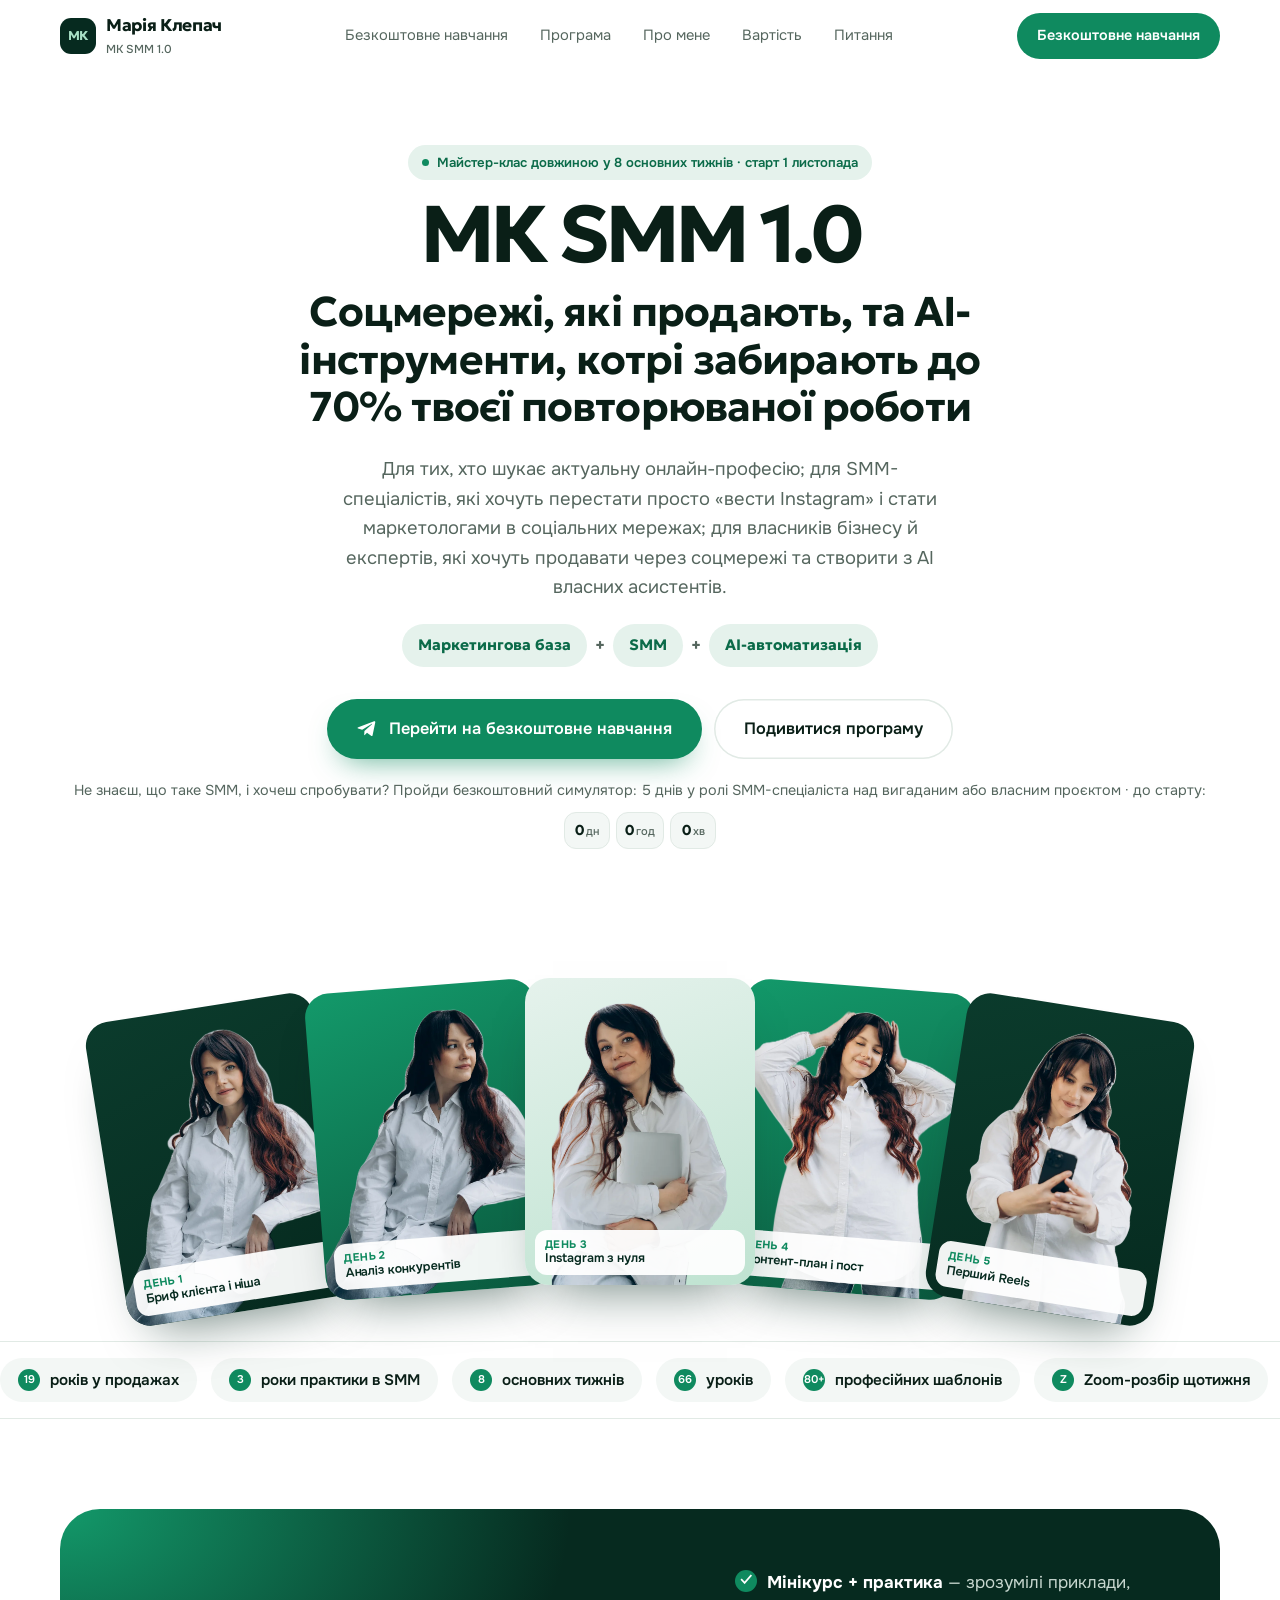
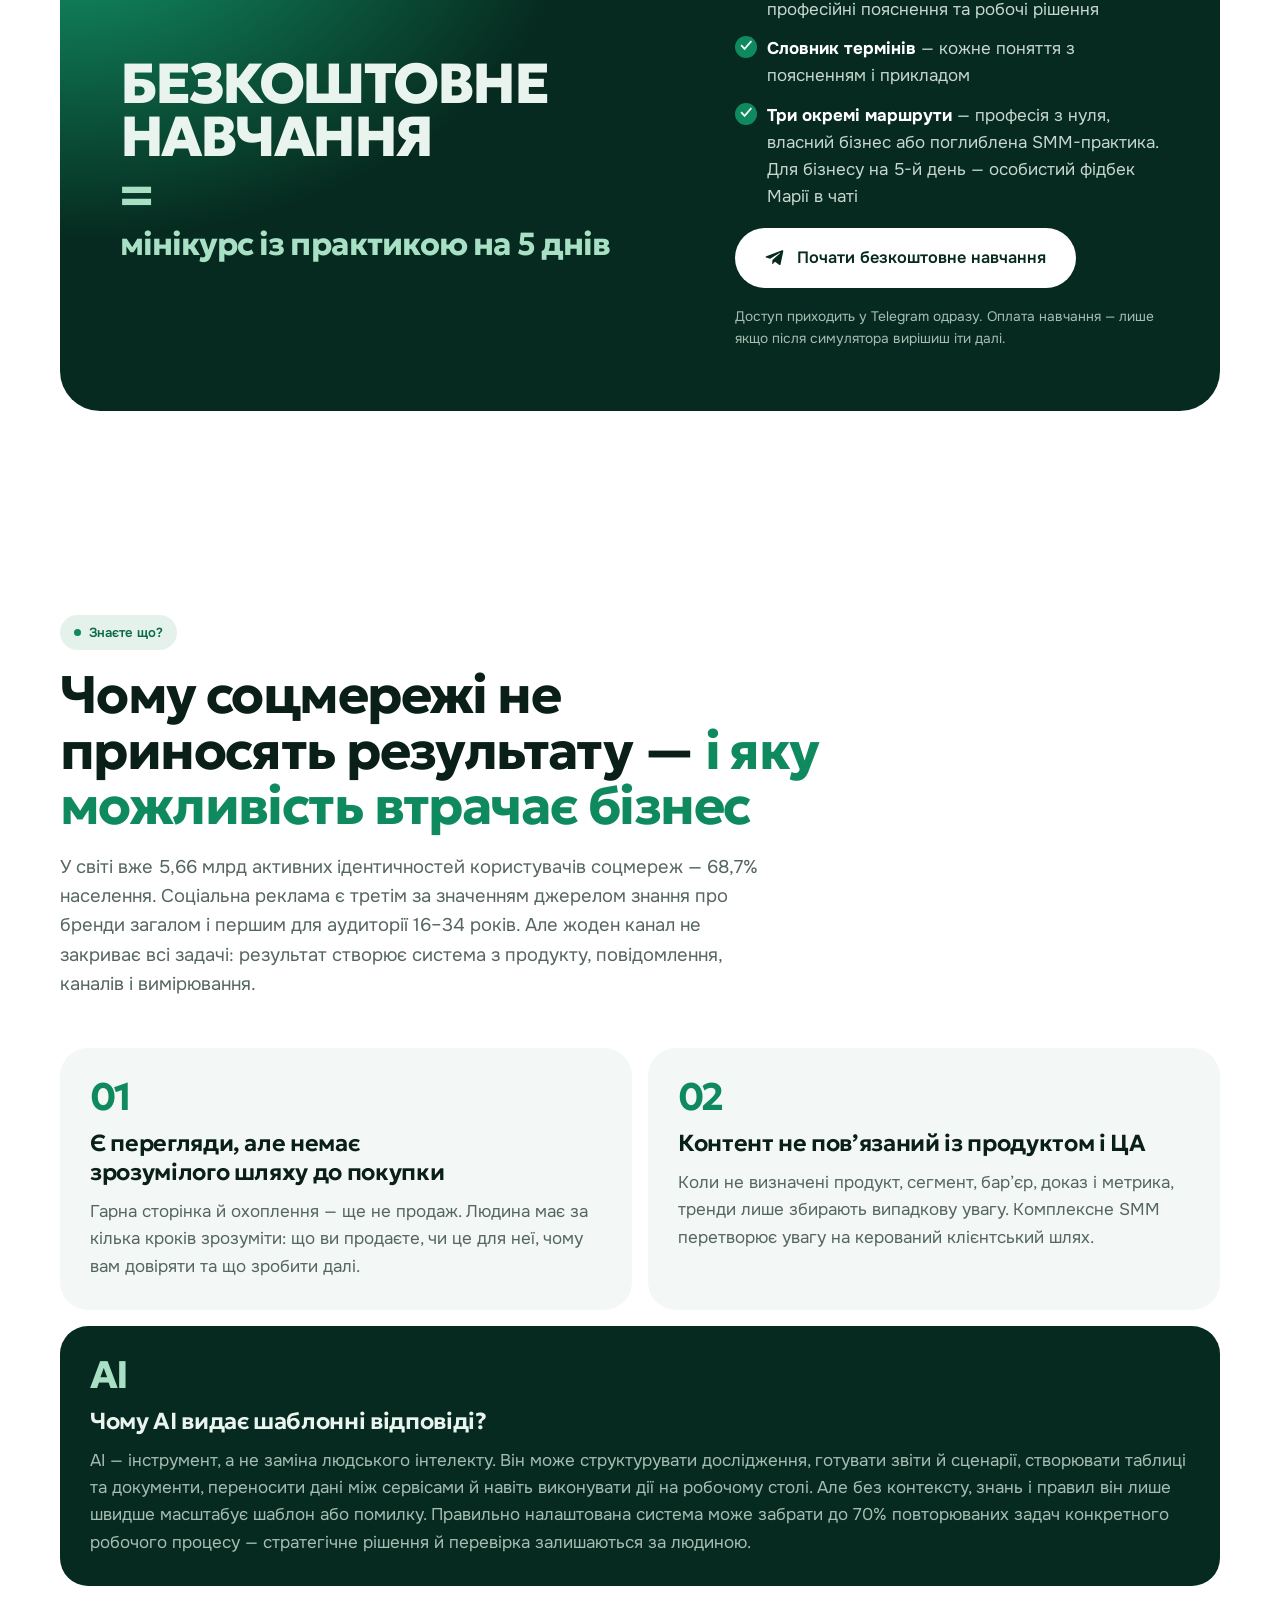
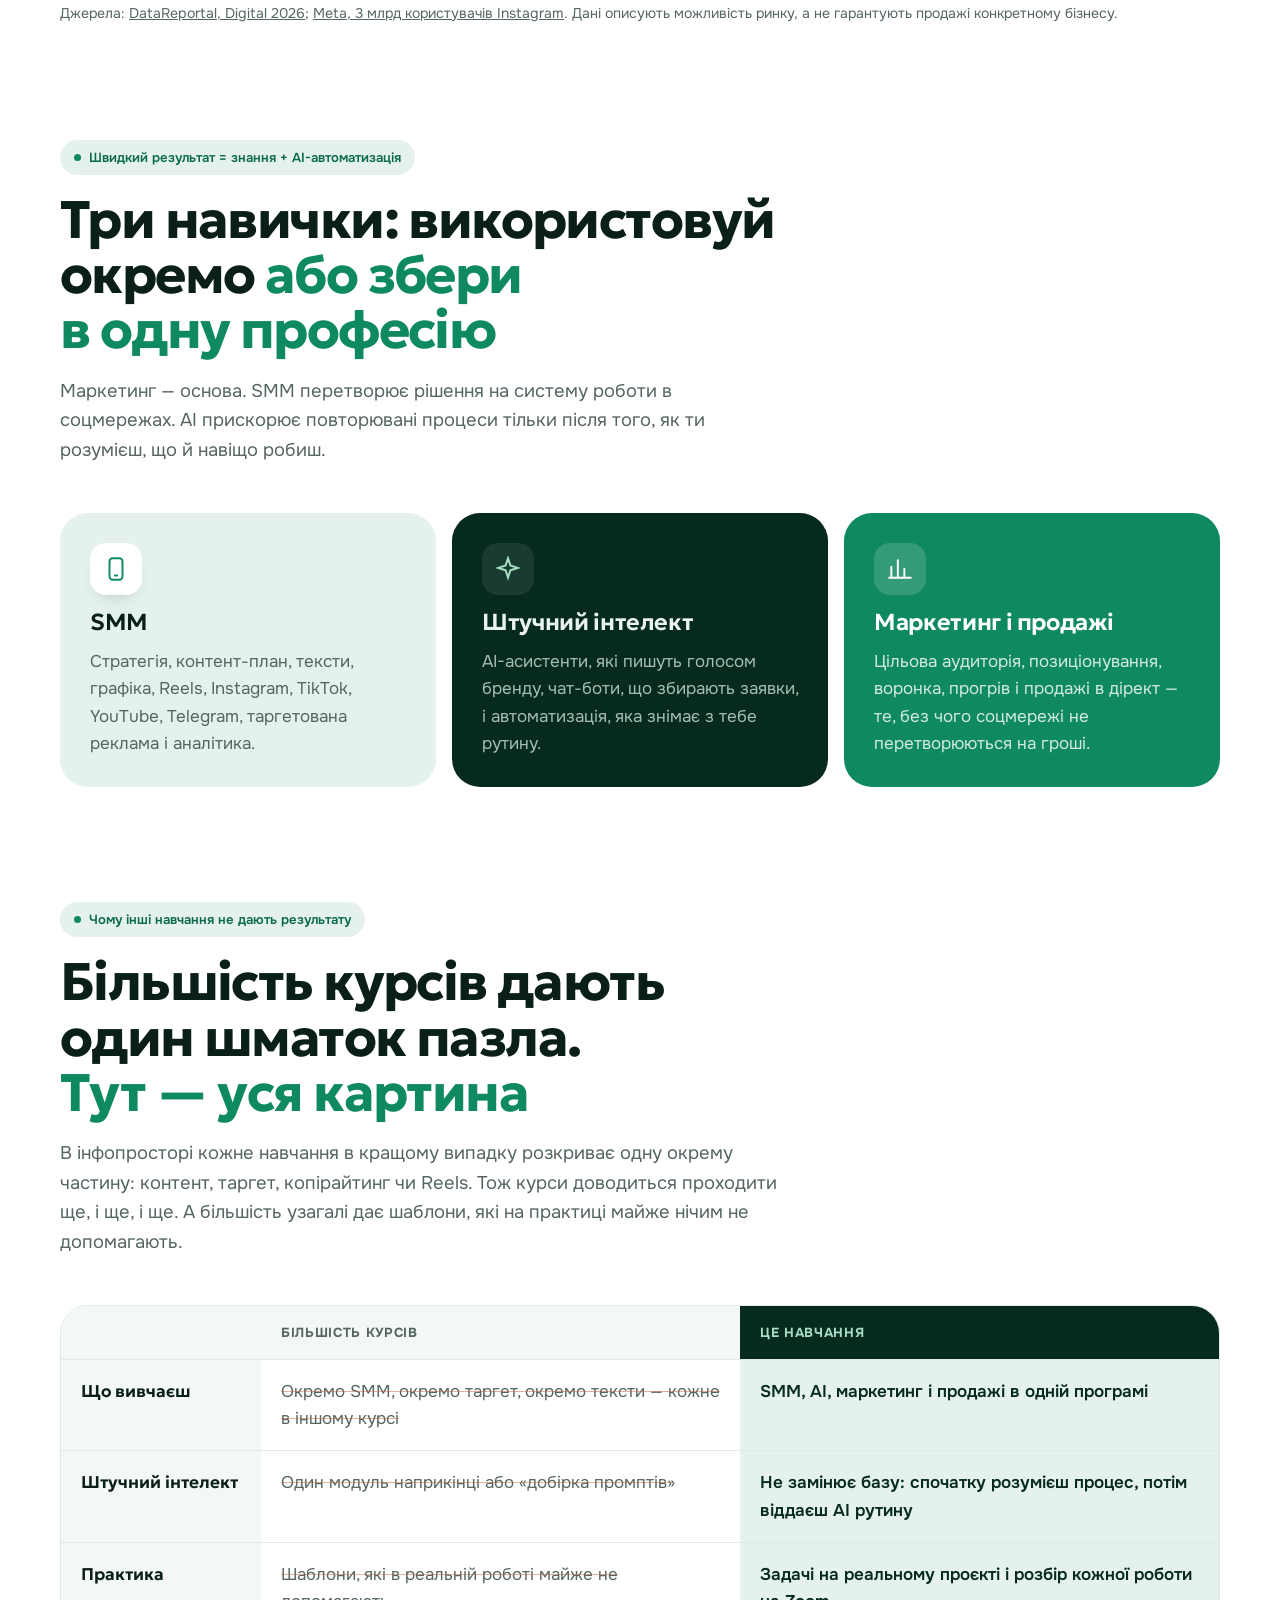
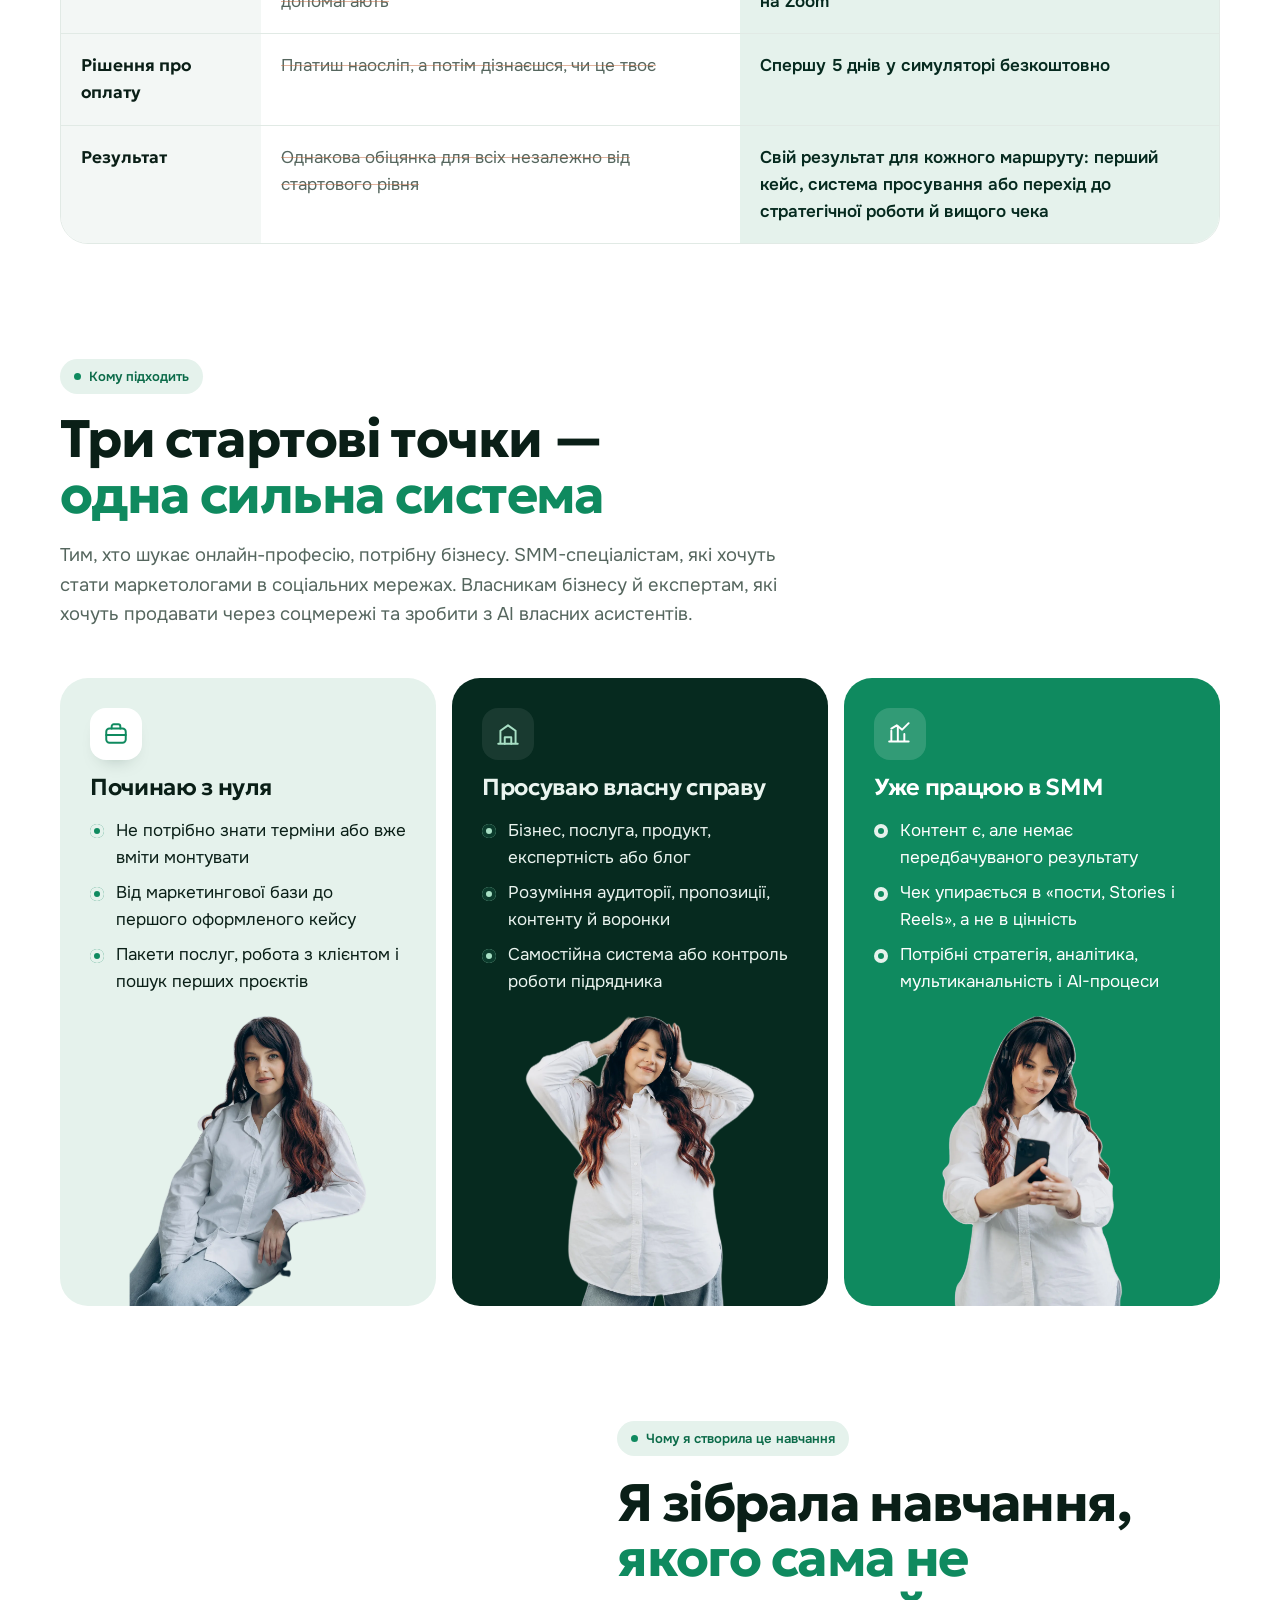
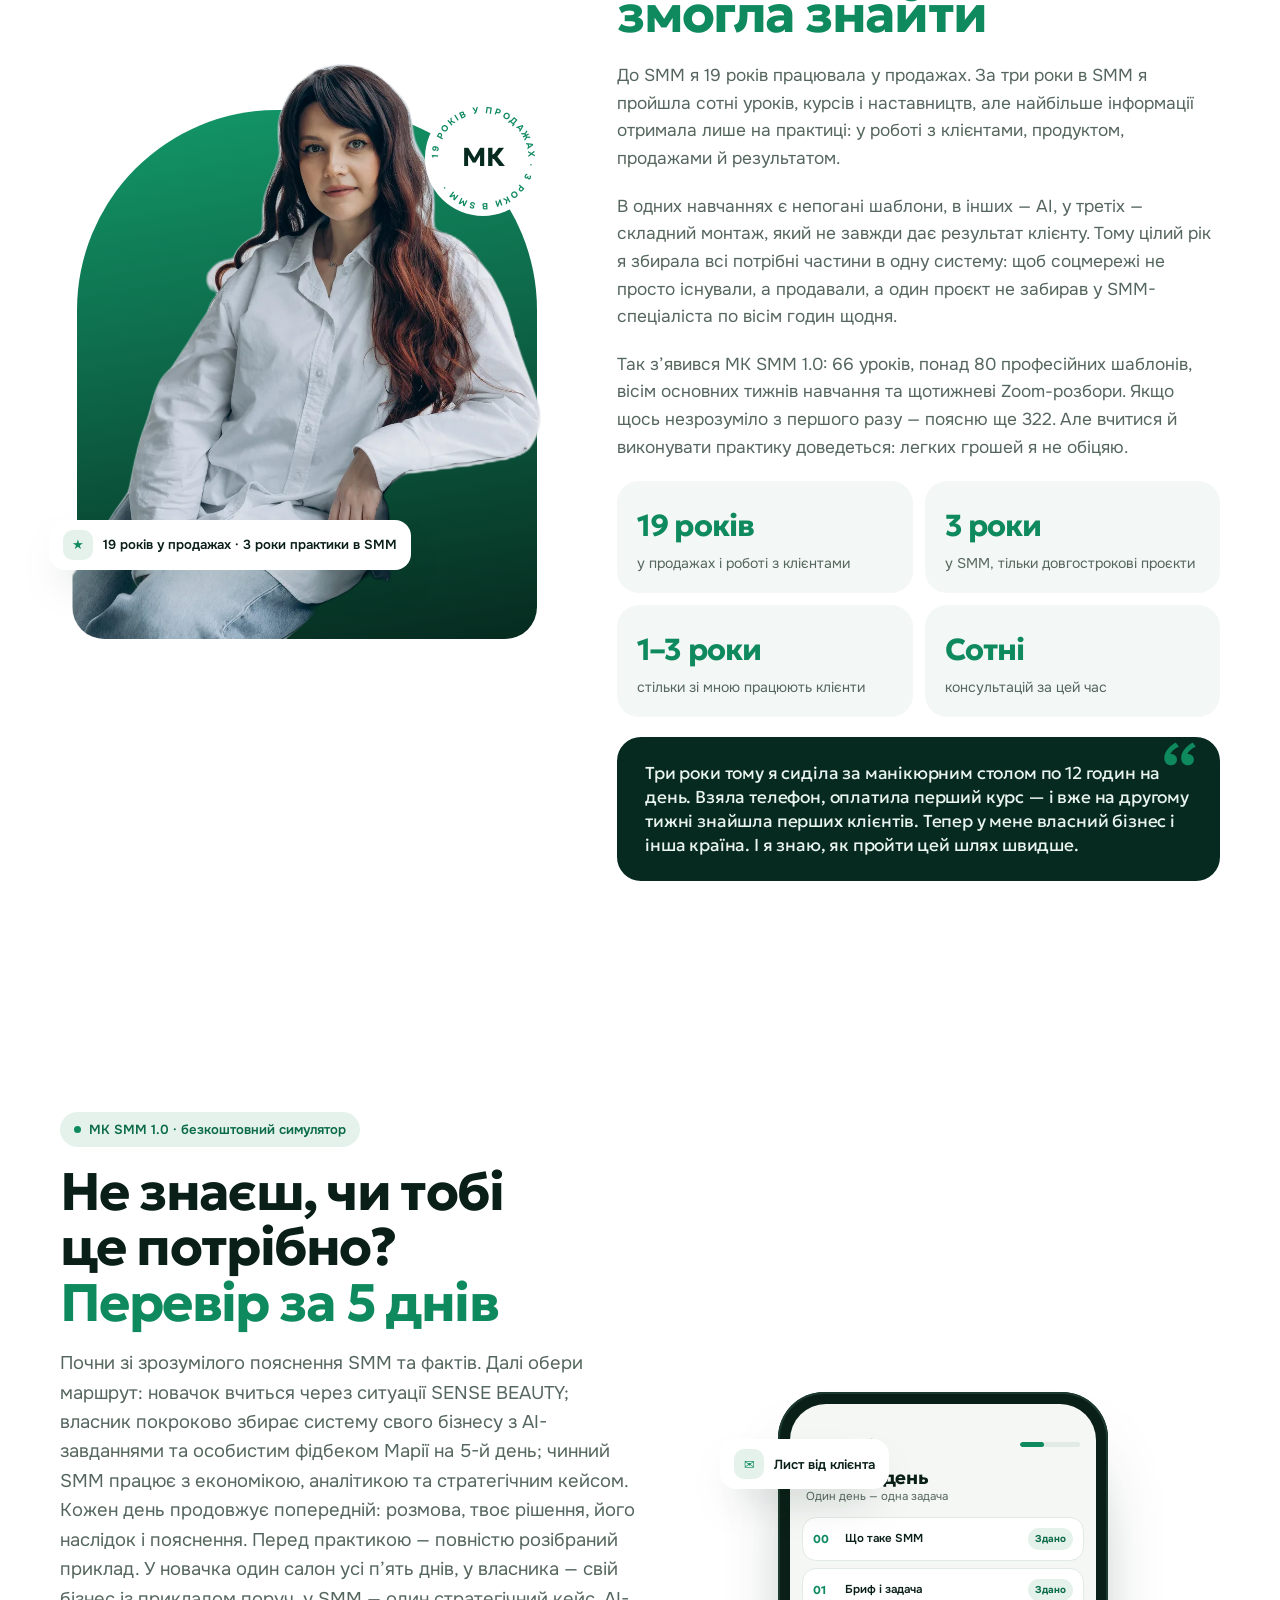
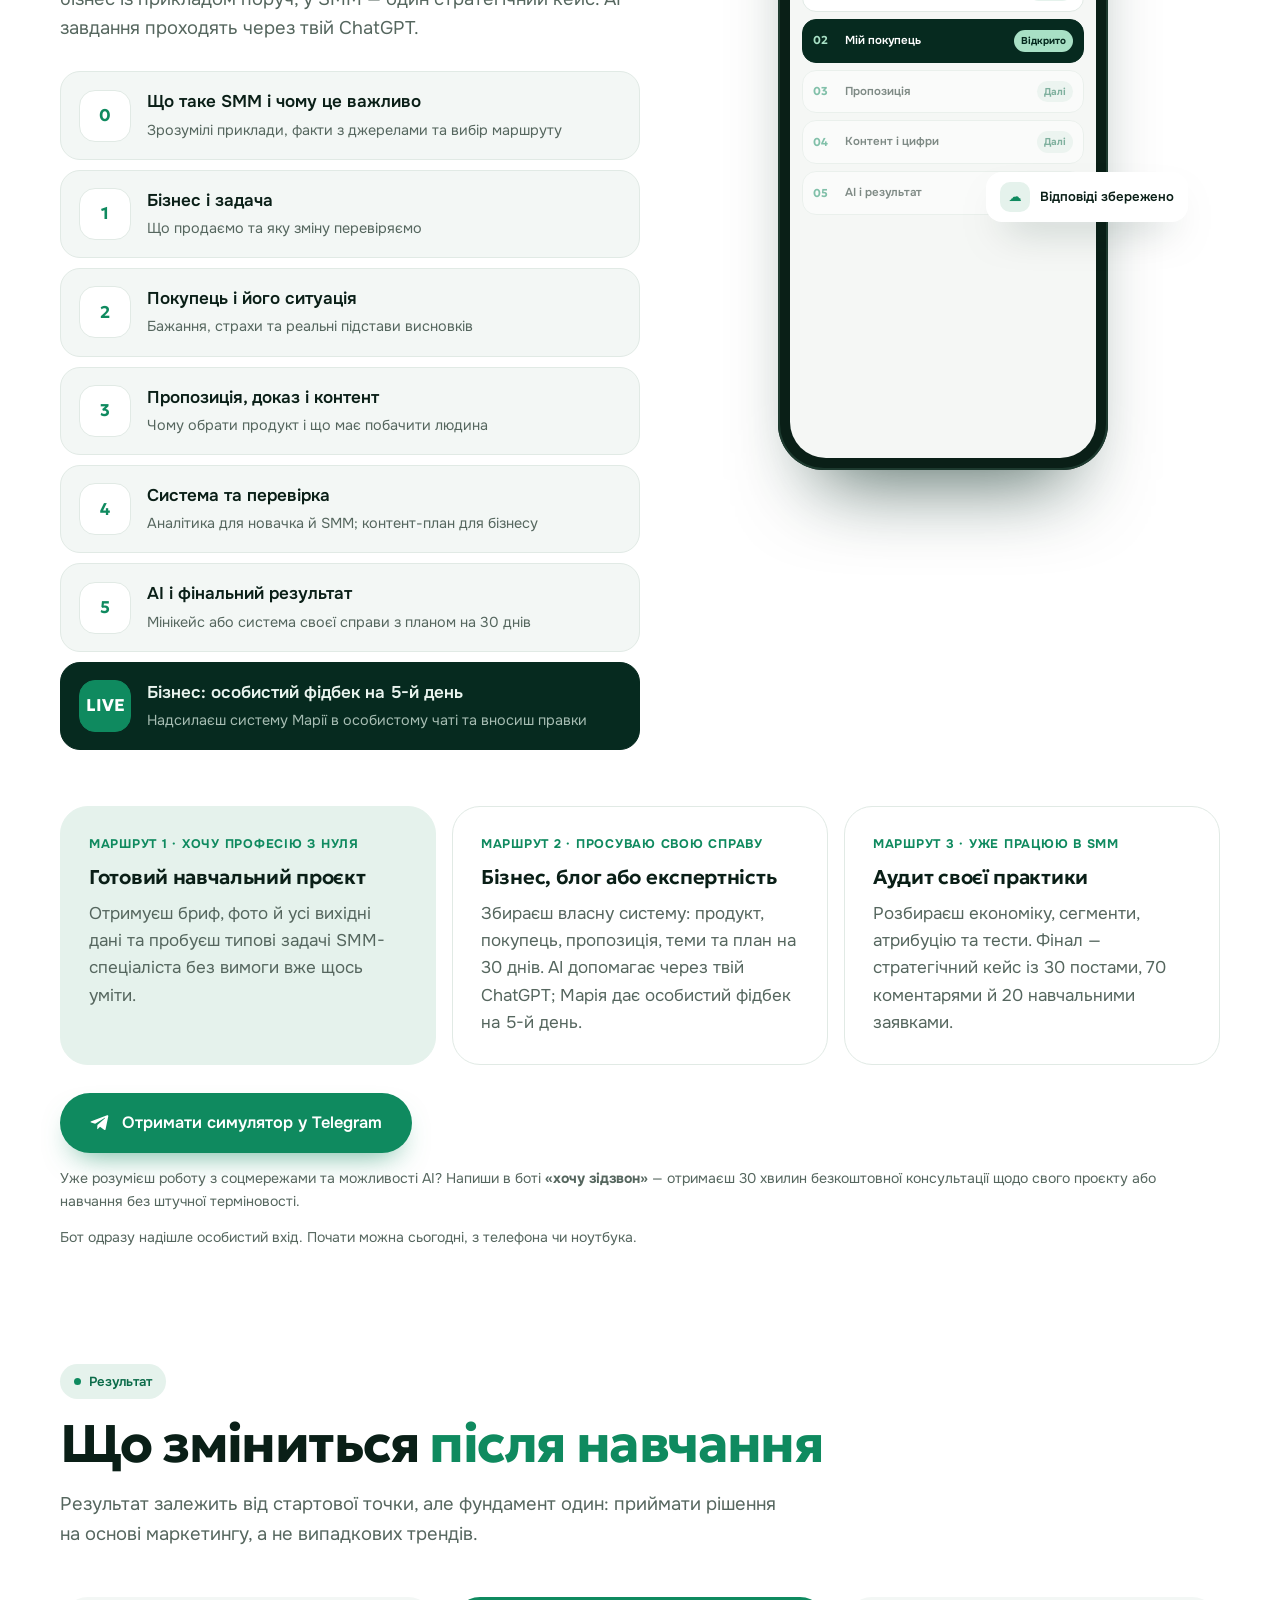
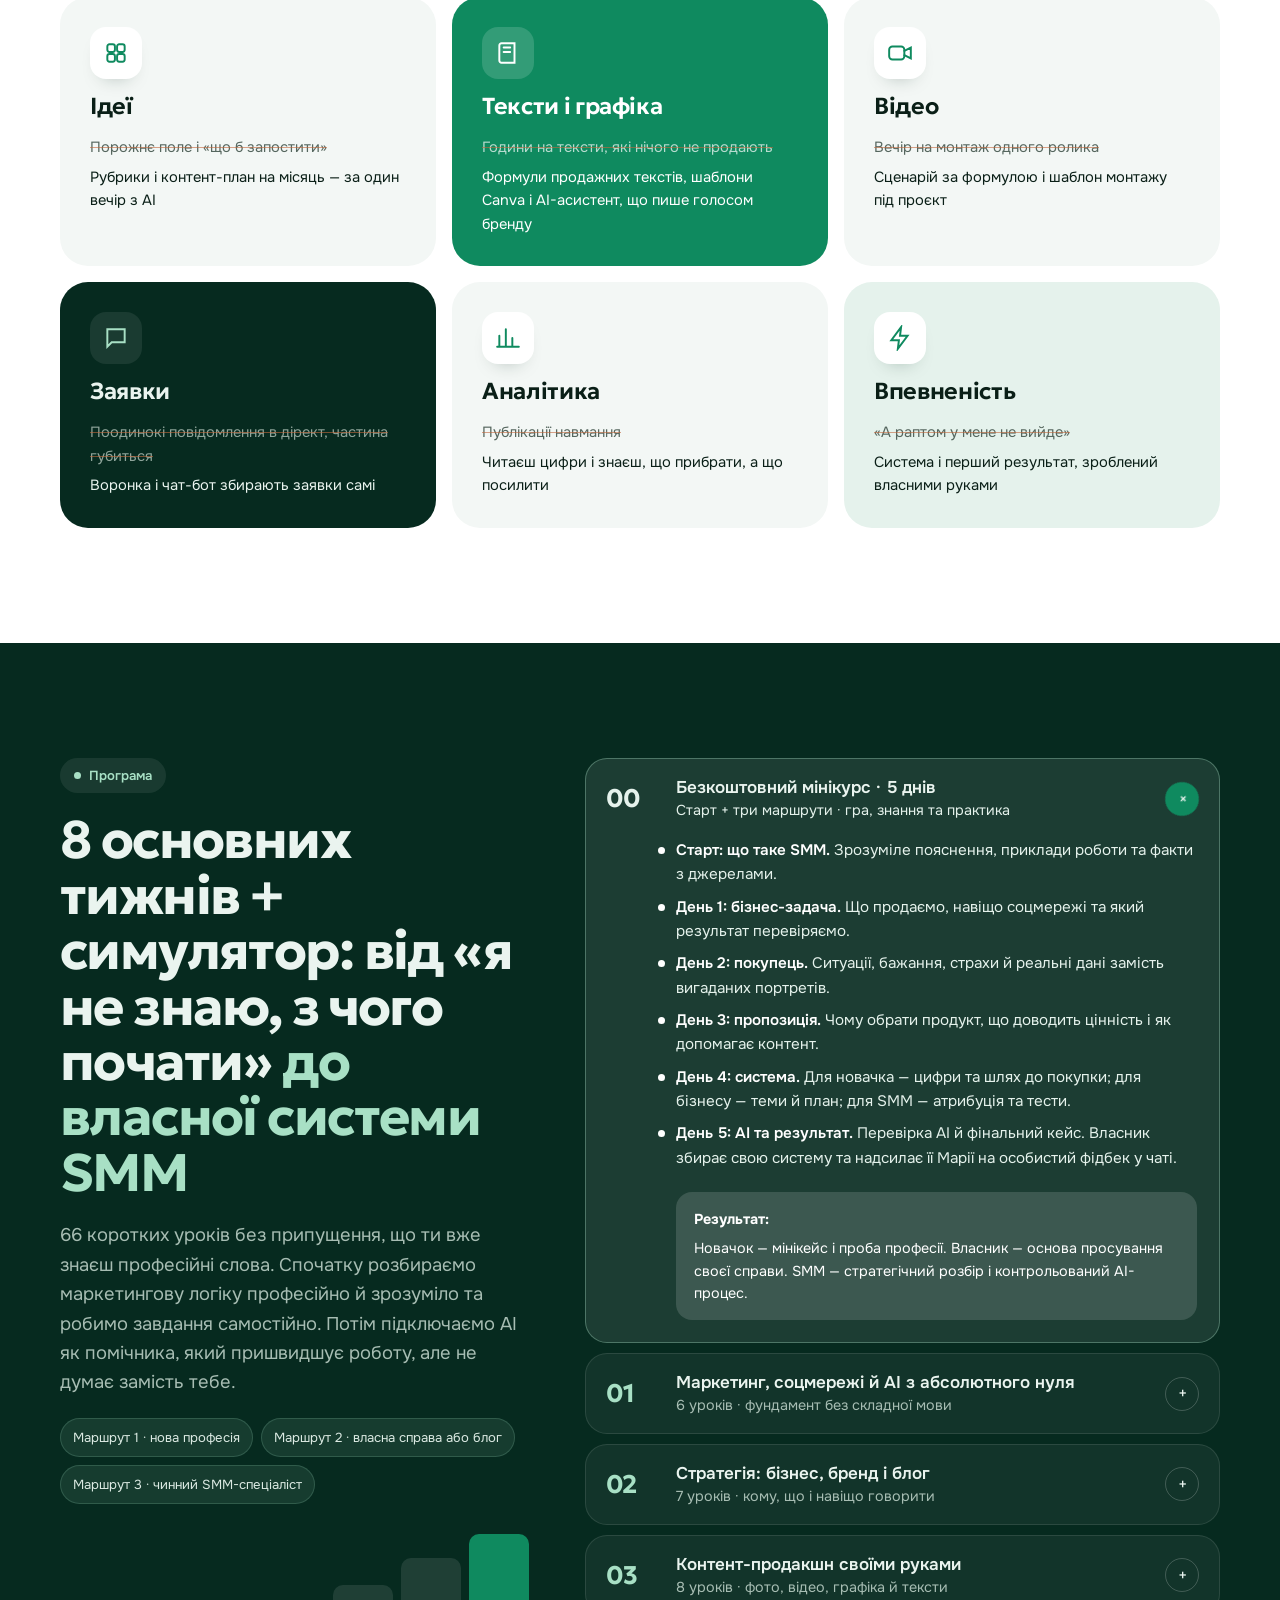
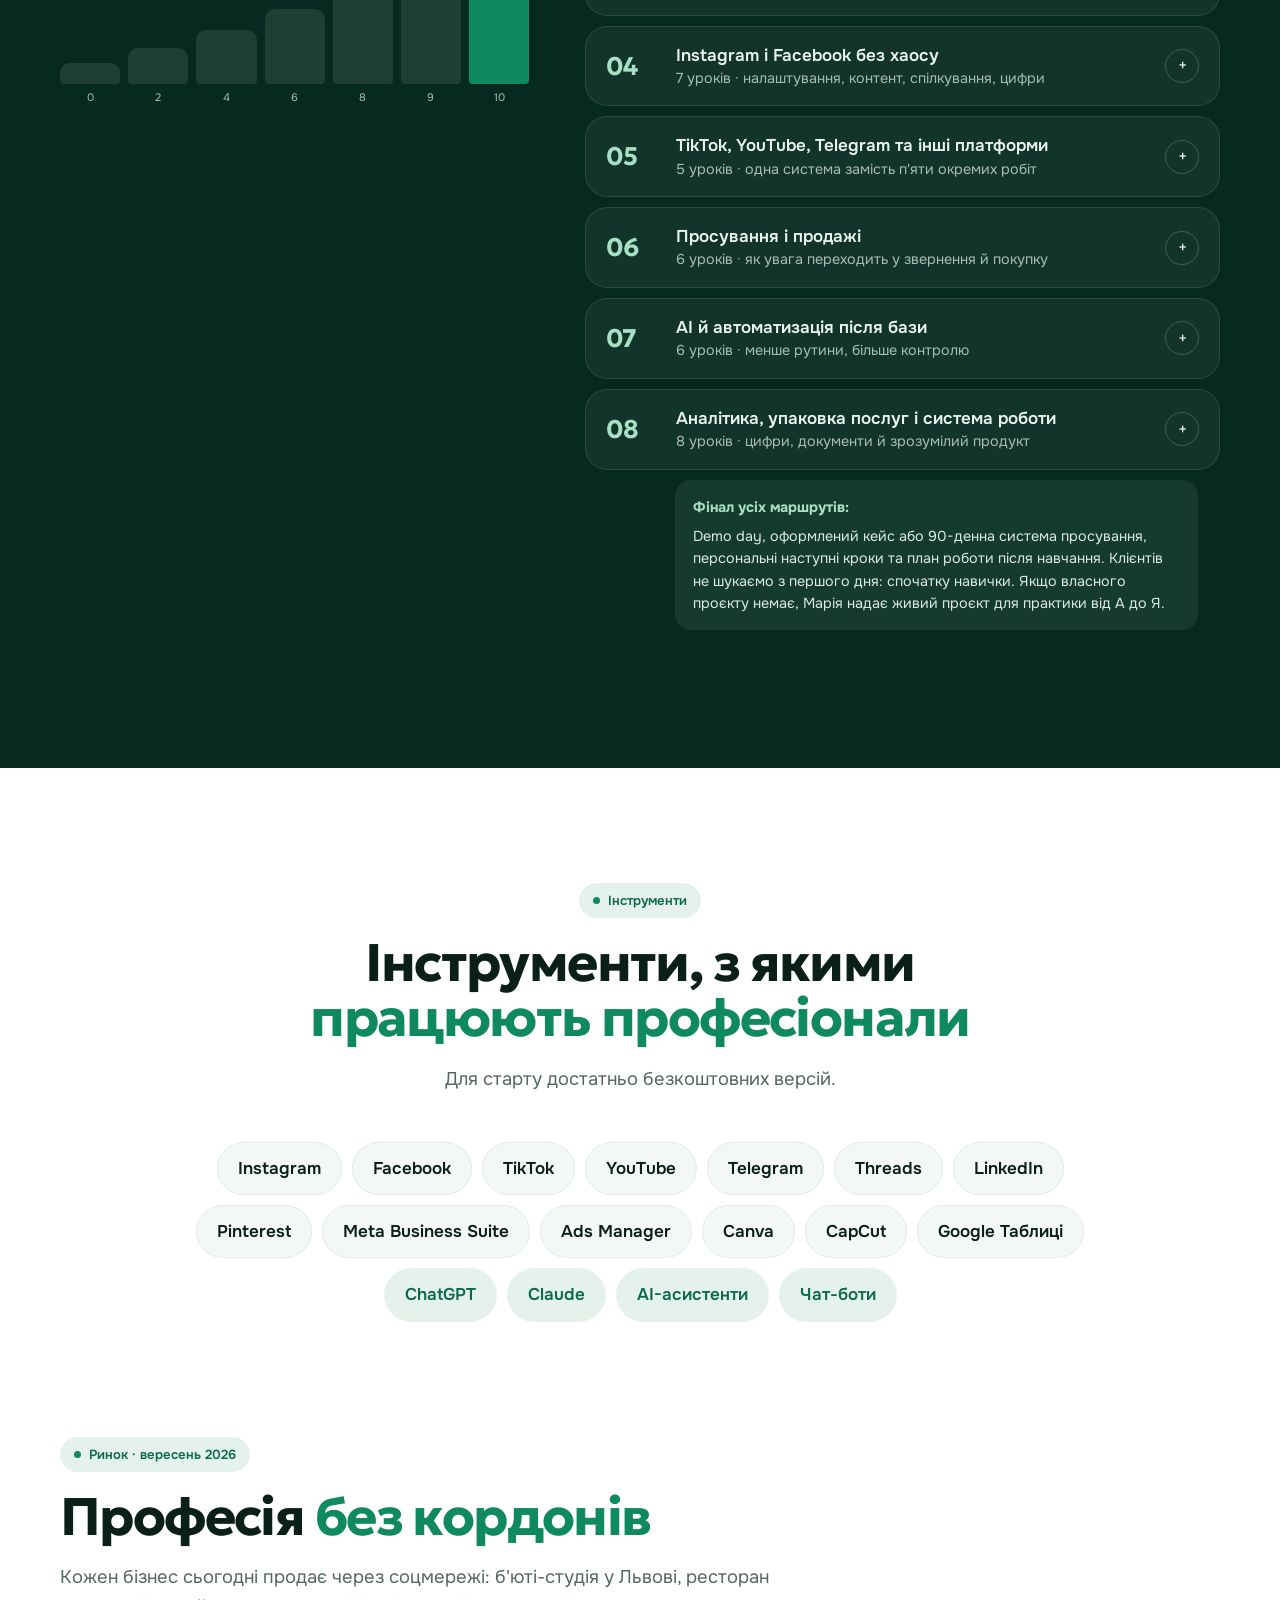
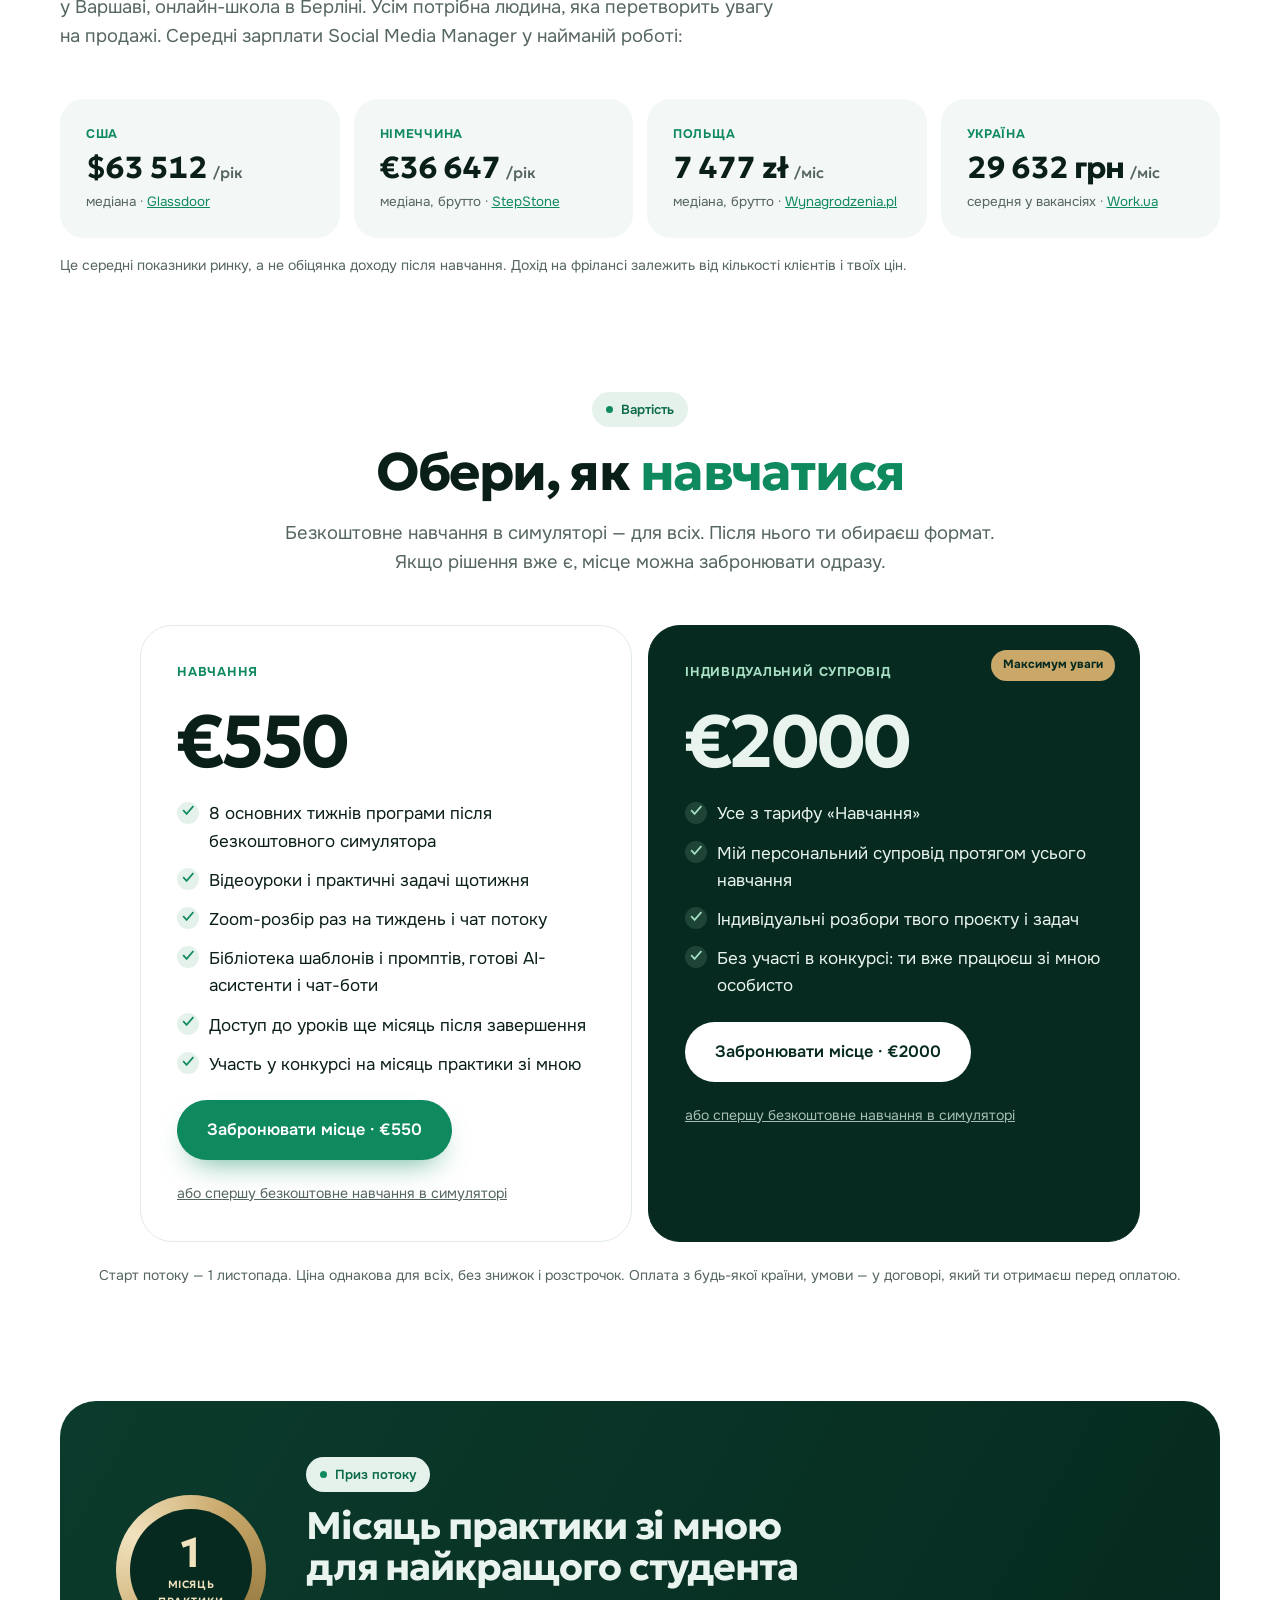
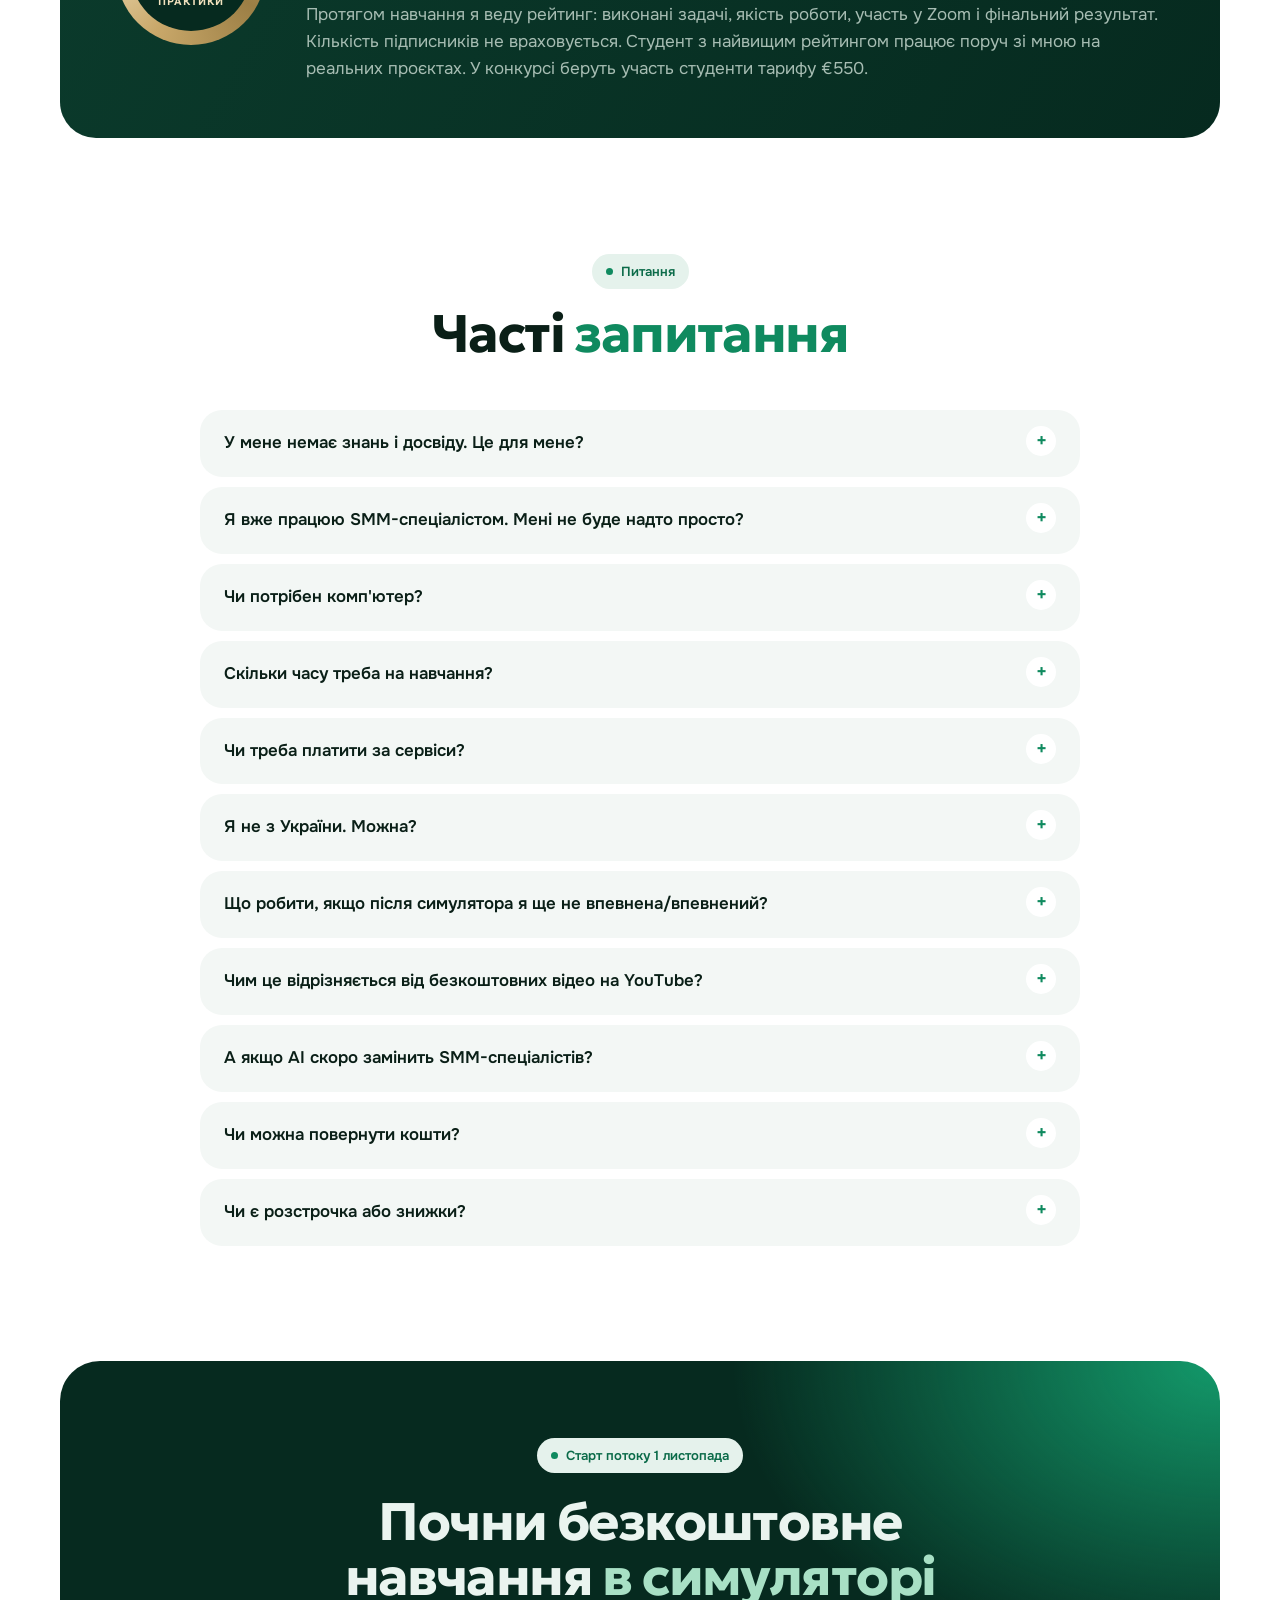
==== commit dbcd005a: "Add GitHub Pages entrypoint" ====
--- a/index.html
+++ b/index.html
@@ -1,1209 +1 @@
-
-<!doctype html>
-<html lang="uk">
-<head>
-<base href="https://smm-ai-mariia-klepach.klepachmari.chatgpt.site/">
-<meta charset="utf-8">
-<meta name="viewport" content="width=device-width, initial-scale=1">
-<title>МК SMM 1.0 · симулятор</title>
-<meta name="description" content="Симулятор безкоштовного тижня курсу SMM + AI з нуля: 5 робочих днів SMM-спеціаліста.">
-<link rel="preconnect" href="https://fonts.googleapis.com">
-<link rel="preconnect" href="https://fonts.gstatic.com" crossorigin>
-<link rel="stylesheet" href="https://fonts.googleapis.com/css2?family=Geologica:wght@500;600;700;800&family=Onest:wght@400;500;600;700&display=swap">
-<link rel="stylesheet" href="minicourse.css?v=14">
-<link rel="stylesheet" href="story-course.css?v=14">
-<link rel="stylesheet" href="story-v15.css?v=16">
-
-<style>
-/* Прибираємо старий Telegram/ключ-вхід: єдиний вхід тепер через email-код */
-#f_key, #f_rkey, #f_key2,
-#restoreBtn, #keyBtn2,
-label[for="f_key"], label[for="f_rkey"], label[for="f_key2"] {
-  display:none !important;
-}
-</style>
-
-</head>
-<body>
-<style>
-:root{
-  color-scheme:dark;
-  --bg:#06120D;--bg-2:#0A1C15;--card:rgba(255,255,255,.045);--card-2:rgba(255,255,255,.08);
-  --stroke:rgba(160,255,205,.14);--text:#EAF7F0;--muted:#9DB8AA;
-  --em:#17C979;--em-2:#0E9A5C;--mint:#9CF5C8;--lime:#D8FF72;--teal:#3FE0D0;--copper:#FF8A5B;
-  --grad:linear-gradient(100deg,#9CF5C8 0%,#17C979 45%,#3FE0D0 100%);
-  --display:"Unbounded","Arial Black",system-ui,sans-serif;
-  --body:"Onest","Segoe UI",system-ui,-apple-system,sans-serif;
-}
-*{box-sizing:border-box}
-html{overflow-x:clip}
-body{margin:0;background:var(--bg);color:var(--text);font-family:var(--body);font-size:16px;line-height:1.55;padding-inline:16px;padding-block:0 60px;-webkit-font-smoothing:antialiased;overflow-x:clip;
-  background-image:radial-gradient(60% 40% at 90% -5%,rgba(23,201,121,.28),transparent 70%),radial-gradient(50% 35% at -10% 20%,rgba(63,224,208,.12),transparent 70%);background-repeat:no-repeat}
-@media (prefers-reduced-motion: reduce){*,*::before,*::after{animation:none!important;transition:none!important}}
-.wrap{max-width:980px;margin-inline:auto}
-h1,h2,h3{font-family:var(--display);margin:0;line-height:1.1;letter-spacing:-.02em;text-wrap:balance}
-h1{font-size:clamp(1.7rem,4.4vw,2.8rem);font-weight:900}
-h2{font-size:clamp(1.3rem,3vw,1.9rem);font-weight:800}
-h3{font-size:1rem;font-weight:700}
-p{margin:0}
-.gt{background:var(--grad);-webkit-background-clip:text;background-clip:text;color:transparent}
-.muted{color:var(--muted)}
-.small{font-size:.86rem;color:var(--muted)}
-button{font:inherit;color:inherit;cursor:pointer}
-a{color:var(--mint)}
-:focus-visible{outline:3px solid var(--lime);outline-offset:2px}
-
-/* top */
-.top{position:sticky;top:env(safe-area-inset-top,0px);z-index:20;margin-inline:-16px;padding:10px 16px;background:rgba(6,18,13,.82);backdrop-filter:blur(14px);-webkit-backdrop-filter:blur(14px);border-bottom:1px solid var(--stroke)}
-.top .wrap{display:flex;align-items:center;gap:14px;justify-content:space-between}
-.logo{display:flex;align-items:center;gap:10px;font-family:var(--display);font-weight:800;font-size:.9rem;white-space:nowrap;background:none;border:0;padding:0}
-.logo b{display:grid;place-items:center;width:30px;height:30px;border-radius:10px;background:var(--grad);color:#04120B;font-size:.7rem}
-.prog{flex:1;max-width:320px;display:grid;gap:4px}
-.prog .bar{height:8px;border-radius:99px;background:var(--card-2);overflow:hidden}
-.prog .bar i{display:block;height:100%;background:var(--grad);border-radius:99px;transition:width .5s}
-.prog span{font-size:.75rem;color:var(--muted);text-align:right}
-@media (max-width:520px){.logo span{display:none}}
-
-/* shared */
-.card{border-radius:22px;padding:22px;background:linear-gradient(180deg,rgba(255,255,255,.06),rgba(255,255,255,.02));border:1px solid var(--stroke)}
-.btn{display:inline-flex;align-items:center;justify-content:center;gap:10px;padding:14px 22px;border-radius:999px;font-weight:700;border:0;background:var(--em);color:#03140C;text-decoration:none;box-shadow:0 14px 30px -14px rgba(23,201,121,.8);transition:transform .15s}
-.btn:hover{transform:translateY(-1px)}
-.btn:disabled{opacity:.45;cursor:not-allowed;transform:none}
-.btn.ghost{background:transparent;color:var(--text);box-shadow:inset 0 0 0 1.5px var(--stroke)}
-.btn.lime{background:var(--lime);color:#0B1A06}
-.btn.sm{padding:9px 14px;font-size:.85rem}
-.pill{display:inline-flex;align-items:center;gap:8px;padding:6px 12px;border-radius:999px;background:var(--card);border:1px solid var(--stroke);font-size:.78rem;font-weight:600;color:var(--mint)}
-.stack{display:grid;gap:16px}
-.row{display:flex;flex-wrap:wrap;gap:10px;align-items:center}
-section{padding-top:28px}
-label.f{display:grid;gap:6px;font-weight:600;font-size:.93rem}
-label.f small{font-weight:400;color:var(--muted)}
-input[type=text],input[type=url],textarea{width:100%;font:inherit;color:var(--text);background:rgba(0,0,0,.25);border:1px solid var(--stroke);border-radius:14px;padding:12px 14px;resize:vertical}
-textarea{min-height:84px}
-input:focus,textarea:focus{border-color:var(--em);outline:none;box-shadow:0 0 0 3px rgba(23,201,121,.2)}
-.choice{display:flex;flex-wrap:wrap;gap:8px}
-.choice label{display:inline-flex;align-items:center;gap:8px;padding:10px 14px;border-radius:12px;background:var(--card);border:1px solid var(--stroke);font-weight:500;font-size:.92rem;cursor:pointer}
-.choice input{accent-color:var(--em)}
-.choice label:has(input:checked){border-color:var(--em);background:rgba(23,201,121,.14)}
-.count{font-size:.78rem;color:var(--muted);text-align:right}
-.count.over{color:var(--copper)}
-.grid2{display:grid;grid-template-columns:1fr 1fr;gap:14px}
-@media (max-width:680px){.grid2{grid-template-columns:1fr}}
-
-/* welcome */
-.hero{padding-top:36px;display:grid;gap:18px}
-.tracks{display:grid;grid-template-columns:1fr 1fr;gap:14px}
-@media (max-width:680px){.tracks{grid-template-columns:1fr}}
-.track{text-align:left;display:grid;gap:10px;padding:22px;border-radius:22px;background:var(--card);border:1.5px solid var(--stroke);transition:border-color .2s,background .2s}
-.track[aria-pressed="true"]{border-color:var(--em);background:rgba(23,201,121,.12)}
-.track .tag{font-family:var(--display);font-weight:900;font-size:1.6rem}
-.rubric{display:grid;grid-template-columns:repeat(4,1fr);gap:10px}
-@media (max-width:680px){.rubric{grid-template-columns:1fr 1fr}}
-.rubric div{padding:14px;border-radius:16px;background:var(--card);border:1px solid var(--stroke);display:grid;gap:4px}
-.rubric b{font-size:.9rem}
-.rubric span{font-size:.8rem;color:var(--muted)}
-
-/* dashboard */
-.days{display:grid;gap:12px}
-.day{display:grid;grid-template-columns:64px 1fr auto;gap:16px;align-items:center;text-align:left;padding:18px 20px;border-radius:20px;background:var(--card);border:1px solid var(--stroke);width:100%}
-.day .n{font-family:var(--display);font-weight:900;font-size:1.6rem;line-height:1}
-.day .t{display:grid;gap:3px}
-.day .t b{font-size:1.02rem}
-.day .st{font-size:.76rem;font-weight:700;padding:6px 10px;border-radius:999px;white-space:nowrap}
-.day.done{border-color:rgba(23,201,121,.45)}
-.day.done .st{background:rgba(23,201,121,.18);color:var(--mint)}
-.day.open{border-color:var(--lime);box-shadow:0 0 0 1px var(--lime) inset,0 20px 40px -24px rgba(216,255,114,.5)}
-.day.open .st{background:var(--lime);color:#0B1A06}
-.day.locked{opacity:.5;cursor:not-allowed}
-.day.locked .st{background:var(--card-2);color:var(--muted)}
-
-/* day view */
-.dayhead{display:grid;gap:12px;padding-top:28px}
-.letter{position:relative;border-radius:22px;padding:22px 22px 22px 76px;background:linear-gradient(120deg,rgba(216,255,114,.12),rgba(23,201,121,.06));border:1px solid rgba(216,255,114,.3)}
-.letter .av{position:absolute;left:20px;top:20px;width:42px;height:42px;border-radius:50%;background:var(--lime);color:#0B1A06;display:grid;place-items:center;font-family:var(--display);font-weight:900}
-.letter .from{font-size:.8rem;color:var(--muted);margin-bottom:4px}
-.letter q{font-size:1.1rem;quotes:"«" "»"}
-.steps{counter-reset:s;display:grid;gap:10px;margin:0;padding:0;list-style:none}
-.steps li{counter-increment:s;display:grid;grid-template-columns:34px 1fr;gap:12px;align-items:start}
-.steps li::before{content:counter(s);width:30px;height:30px;border-radius:10px;background:rgba(23,201,121,.18);color:var(--mint);display:grid;place-items:center;font-weight:800;font-size:.85rem}
-.brief{white-space:pre-wrap;font-size:.93rem;background:rgba(0,0,0,.25);border:1px dashed var(--stroke);border-radius:16px;padding:16px;max-height:340px;overflow:auto}
-details.fold{border-radius:18px;background:var(--card);border:1px solid var(--stroke)}
-details.fold summary{cursor:pointer;padding:16px 18px;font-weight:700;list-style:none;display:flex;justify-content:space-between;gap:10px}
-details.fold summary::-webkit-details-marker{display:none}
-details.fold summary::after{content:"+";color:var(--mint);font-size:1.2rem;line-height:1}
-details.fold[open] summary::after{content:"–"}
-details.fold > div{padding:0 18px 18px}
-.prompt{position:relative;border-radius:18px;padding:18px;background:rgba(63,224,208,.07);border:1px solid rgba(63,224,208,.3);display:grid;gap:12px}
-.prompt pre{margin:0;white-space:pre-wrap;font:inherit;font-size:.92rem;max-height:260px;overflow:auto}
-.prompt .h{display:flex;justify-content:space-between;align-items:center;gap:10px;flex-wrap:wrap}
-.prompt .h b{color:var(--teal);font-size:.85rem;text-transform:uppercase;letter-spacing:.05em}
-.tbl{overflow-x:auto;border-radius:16px;border:1px solid var(--stroke)}
-.tbl table{border-collapse:collapse;width:100%;min-width:640px}
-.tbl th,.tbl td{border-bottom:1px solid var(--stroke);padding:8px;vertical-align:top;text-align:left;font-size:.85rem}
-.tbl th{background:var(--card-2);font-weight:700}
-.tbl td textarea,.tbl td input{min-height:0;padding:8px 10px;border-radius:10px;font-size:.85rem}
-.tbl td textarea{min-height:60px}
-.checklist{display:grid;gap:8px}
-.checklist label{display:flex;gap:10px;align-items:flex-start;font-size:.93rem;cursor:pointer}
-.checklist input{accent-color:var(--em);width:18px;height:18px;margin-top:2px;flex:none}
-.submit{display:grid;gap:14px;border-radius:24px;padding:24px;background:linear-gradient(160deg,#0F3A28,#08170F) padding-box,var(--grad) border-box;border:1.5px solid transparent}
-.toast{position:fixed;left:50%;bottom:calc(20px + env(safe-area-inset-bottom,0px));transform:translateX(-50%);background:var(--lime);color:#0B1A06;font-weight:700;padding:12px 18px;border-radius:999px;z-index:50;box-shadow:0 12px 30px -10px rgba(0,0,0,.6)}
-
-/* post preview (day 3) */
-.post{width:min(100%,340px);border-radius:18px;overflow:hidden;background:#fff;color:#111;font-size:.86rem;justify-self:center}
-.post .ph{display:flex;align-items:center;gap:10px;padding:10px 12px}
-.post .ph i{width:30px;height:30px;border-radius:50%;background:var(--grad)}
-.post .ph b{font-size:.82rem}
-.post .img{aspect-ratio:4/5;background:linear-gradient(160deg,#0E9A5C,#063322);display:grid;place-items:center;padding:24px;text-align:center;color:#fff;font-family:var(--display);font-weight:800;font-size:1.3rem;line-height:1.15}
-.post .cap{padding:10px 12px 14px;white-space:pre-wrap;line-height:1.4}
-.post .cap b{margin-right:4px}
-
-/* storyboard (day 4) */
-.board{display:grid;grid-template-columns:repeat(5,1fr);gap:10px}
-@media (max-width:760px){.board{grid-template-columns:1fr 1fr}}
-.frame{border-radius:16px;background:var(--card);border:1px solid var(--stroke);padding:10px;display:grid;gap:8px;align-content:start}
-.frame .scr{aspect-ratio:9/16;border-radius:10px;background:linear-gradient(180deg,#0F3A28,#06120D);display:grid;align-content:space-between;padding:10px;font-size:.72rem}
-.frame .scr b{font-family:var(--display);font-size:.9rem;color:var(--lime)}
-.frame .scr span{background:rgba(0,0,0,.45);padding:4px 6px;border-radius:6px;text-align:center;font-weight:600}
-.frame textarea{min-height:60px;font-size:.8rem;padding:8px}
-.frame input{font-size:.8rem;padding:8px}
-
-/* self rubric */
-.score{display:grid;grid-template-columns:1fr auto;gap:10px;align-items:center;padding:12px 0;border-bottom:1px solid var(--stroke)}
-.score .dots{display:flex;gap:6px}
-.score .dots button{width:36px;height:36px;border-radius:10px;border:1px solid var(--stroke);background:var(--card);font-weight:800}
-.score .dots button[aria-pressed="true"]{background:var(--em);color:#03140C;border-color:var(--em)}
-.total{font-family:var(--display);font-weight:900;font-size:2rem}
-</style>
-<style>
-/* нові блоки навчального наповнення */
-.sec-title{display:flex;align-items:center;gap:12px;margin-bottom:4px}
-.sec-title i{width:36px;height:36px;border-radius:12px;display:grid;place-items:center;font-style:normal;font-weight:800;background:rgba(23,201,121,.16);color:var(--mint);flex:none}
-.why{border-radius:22px;padding:22px;background:linear-gradient(120deg,rgba(63,224,208,.1),rgba(23,201,121,.05));border:1px solid rgba(63,224,208,.28);display:grid;gap:12px}
-.why p{max-width:72ch}
-.brand-ex{border-left:3px solid var(--lime);padding:10px 14px;border-radius:0 12px 12px 0;background:rgba(216,255,114,.06);font-size:.94rem}
-.brand-ex b{color:var(--lime)}
-.terms{display:grid;grid-template-columns:repeat(auto-fill,minmax(min(100%,340px),1fr));gap:12px}
-.term{padding:18px;border-radius:18px;background:var(--card);border:1px solid var(--stroke);display:grid;gap:10px;align-content:start}
-.term p{margin:0;font-size:.9rem;line-height:1.55}
-.term .td{color:var(--text)}
-.term .tp{color:var(--muted)}
-.term .tx{padding:10px 12px;border-radius:12px;background:rgba(23,201,121,.07);border-left:3px solid var(--em);color:var(--text);font-size:.86rem}
-.term em{display:block;font-style:normal;font-size:.7rem;font-weight:700;letter-spacing:.06em;text-transform:uppercase;color:var(--mint);margin-bottom:3px}
-.term b{color:var(--mint);font-size:.95rem}
-.term span{font-size:.86rem;color:var(--muted)}
-.need{display:grid;grid-template-columns:repeat(auto-fill,minmax(220px,1fr));gap:10px}
-.need .it{display:flex;gap:12px;align-items:flex-start;padding:14px;border-radius:16px;background:var(--card);border:1px solid var(--stroke)}
-.need .it .ic{width:38px;height:38px;border-radius:12px;background:var(--grad);color:#04120B;display:grid;place-items:center;font-weight:900;font-size:.8rem;flex:none}
-.need .it b{display:block;font-size:.93rem}
-.need .it span{font-size:.82rem;color:var(--muted)}
-.guide{display:grid;gap:12px;counter-reset:g}
-.gstep{counter-increment:g;border-radius:20px;background:var(--card);border:1px solid var(--stroke);padding:18px 18px 18px 70px;position:relative}
-.gstep::before{content:counter(g);position:absolute;left:18px;top:16px;width:36px;height:36px;border-radius:12px;background:var(--em);color:#03140C;display:grid;place-items:center;font-family:var(--display);font-weight:900}
-.gstep h3{font-family:var(--body);font-size:1.04rem;margin-bottom:8px}
-.gstep ul{margin:0;padding-left:18px;display:grid;gap:6px;font-size:.94rem}
-.gstep li::marker{color:var(--em)}
-.gstep .tip{margin-top:10px;font-size:.86rem;color:var(--lime)}
-.gstep .path{display:inline;font-weight:700;color:var(--mint)}
-.gstep label.done{display:flex;gap:8px;align-items:center;margin-top:10px;font-size:.86rem;color:var(--muted);cursor:pointer}
-.gstep label.done input{accent-color:var(--em);width:18px;height:18px}
-.gstep.ok{border-color:rgba(23,201,121,.5);background:rgba(23,201,121,.07)}
-.example{border-radius:22px;padding:22px;background:rgba(255,138,91,.06);border:1px solid rgba(255,138,91,.3);display:grid;gap:10px}
-.example h3{color:var(--copper)}
-.example pre{margin:0;white-space:pre-wrap;font:inherit;font-size:.92rem}
-.mistakes{display:grid;gap:8px;margin:0;padding:0;list-style:none}
-.mistakes li{display:grid;grid-template-columns:26px 1fr;gap:10px;font-size:.94rem}
-.mistakes li::before{content:"✕";width:24px;height:24px;border-radius:8px;background:rgba(255,138,91,.15);color:var(--copper);display:grid;place-items:center;font-weight:800;font-size:.8rem}
-.files{display:grid;grid-template-columns:repeat(auto-fill,minmax(170px,1fr));gap:12px}
-.file{border-radius:16px;background:var(--card);border:1px solid var(--stroke);overflow:hidden;display:grid}
-.file img{display:block;width:100%;aspect-ratio:1;object-fit:cover;background:#F6EFE6}
-.file .fi{padding:10px 12px;display:grid;gap:8px}
-.file .fi b{font-size:.84rem}
-.file .xl{aspect-ratio:1;display:grid;place-items:center;background:linear-gradient(140deg,#0F3A28,#06120D);font-family:var(--display);font-weight:900;font-size:1.6rem;color:var(--mint)}
-.media{border-radius:20px;padding:18px;background:rgba(216,255,114,.06);border:1px dashed rgba(216,255,114,.4);display:grid;gap:10px}
-.media code{font-size:.85rem;color:var(--lime)}
-.time{display:inline-flex;gap:8px;align-items:center;font-size:.82rem;color:var(--muted)}
-/* профіль Instagram (день 3) */
-.ig{overflow:hidden;width:min(100%,380px);border-radius:22px;background:#fff;color:#111;padding:18px;display:grid;gap:12px;font-size:.88rem;justify-self:center}
-.ig .top1{display:flex;align-items:center;justify-content:space-between;font-weight:700}
-.ig .row1{display:flex;align-items:center;gap:18px}
-.ig .av{width:78px;height:78px;border-radius:50%;background:#D2693C;overflow:hidden;flex:none;border:2px solid #eee}
-.ig .av img{width:100%;height:100%;object-fit:cover;display:block}
-.ig .nums{display:flex;gap:16px;text-align:center;font-size:.8rem}
-.ig .nums b{display:block;font-size:.98rem}
-.ig .nm{font-weight:700}
-.ig .cat{color:#737373;font-size:.82rem}
-.ig .bio{white-space:pre-wrap;line-height:1.35}
-.ig .lnk{color:#00376b;font-weight:600}
-.ig .btns{display:grid;grid-template-columns:1fr 1fr;gap:6px}
-.ig .btns span{background:#efefef;border-radius:8px;padding:7px;text-align:center;font-weight:600;font-size:.8rem}
-.ig .hl{display:flex;gap:12px;overflow-x:auto}
-.ig .hl div{display:grid;justify-items:center;gap:4px;font-size:.72rem;flex:none}
-.ig .hl i{width:56px;height:56px;border-radius:50%;border:1px solid #ddd;overflow:hidden;display:block}
-.ig .hl i img{width:100%;height:100%;object-fit:cover}
-.ig .grid{display:grid;grid-template-columns:repeat(3,1fr);gap:2px;margin-inline:-18px;margin-bottom:-18px}
-.ig .grid i{aspect-ratio:4/5;background:#e9e2d8}
-.cp{overflow-x:auto;border-radius:16px;border:1px solid var(--stroke)}
-.cp table{border-collapse:collapse;width:100%;min-width:760px}
-.cp th,.cp td{padding:6px;border-bottom:1px solid var(--stroke);text-align:left;font-size:.82rem;vertical-align:top}
-.cp th{background:var(--card-2)}
-.cp select,.cp input{width:100%;font:inherit;font-size:.82rem;color:var(--text);background:rgba(0,0,0,.25);border:1px solid var(--stroke);border-radius:10px;padding:8px}
-.warn{border-radius:16px;padding:14px 16px;background:rgba(255,138,91,.08);border:1px solid rgba(255,138,91,.3);font-size:.9rem}
-.tabs{display:flex;gap:8px;flex-wrap:wrap;position:sticky;top:64px;z-index:5;padding:8px 0;background:var(--bg)}
-.tabs a{text-decoration:none;font-size:.8rem;font-weight:600;padding:7px 12px;border-radius:999px;background:var(--card);border:1px solid var(--stroke);color:var(--muted)}
-.tabs a:hover{color:var(--mint);border-color:var(--em)}
-</style>
-
-<style>
-/* ===== Сучасний стиль (світла база + темні акценти) ===== */
-:root{
-  color-scheme:light;
-  --bg:#F5F7F5;--bg-2:#E6EFEA;--card:#FFFFFF;--card-2:#EEF3F0;
-  --stroke:#DCE5E0;--text:#0A1F17;--muted:#55665E;--ink:#062A1F;
-  --em:#0F8A5F;--em-2:#0B6B49;--mint:#0B6B49;--lime:#A8E0C5;--teal:#0B6B49;--copper:#C4683D;
-  --grad:none;
-  --display:"Geologica","Onest",system-ui,sans-serif;
-  --body:"Onest","Segoe UI",system-ui,-apple-system,sans-serif;
-}
-body{background:var(--bg);background-image:none}
-h1,h2,h3{letter-spacing:-.03em}
-h1{font-weight:800}
-h2{font-weight:700}
-.gt{background:linear-gradient(transparent 60%,var(--lime) 60%,var(--lime) 94%,transparent 94%);-webkit-background-clip:border-box;background-clip:border-box;color:inherit}
-a{color:var(--em-2)}
-:focus-visible{outline:3px solid var(--em);outline-offset:2px}
-.top{background:rgba(245,247,245,.88)}
-.logo b{background:var(--ink);color:var(--lime)}
-.prog .bar{background:var(--bg-2)}
-.prog .bar i{background:var(--em)}
-.card{background:var(--card)}
-.btn{background:var(--ink);color:#fff;box-shadow:none;font-weight:600}
-.btn.ghost{background:transparent;color:var(--text);box-shadow:inset 0 0 0 1.5px var(--text)}
-.btn.lime{background:var(--lime);color:var(--ink)}
-.pill{background:var(--card);color:var(--text)}
-input[type=text],input[type=url],textarea{background:#fff}
-input:focus,textarea:focus{box-shadow:0 0 0 3px rgba(15,138,95,.18)}
-.choice label{background:#fff}
-.choice label:has(input:checked){border-color:var(--em);background:rgba(15,138,95,.1)}
-.track{background:#fff}
-.track[aria-pressed="true"]{border-color:var(--ink);background:var(--ink);color:#EEF5F0}
-.track[aria-pressed="true"] .muted{color:#A1B3A9}
-.track .tag{color:var(--em)}
-.track[aria-pressed="true"] .tag{color:var(--lime)}
-.day{background:#fff}
-.day .n{color:var(--em-2)}
-.day.done{border-color:rgba(15,138,95,.5)}
-.day.done .st{background:rgba(15,138,95,.15);color:var(--em-2)}
-.day.open{border-color:var(--ink);background:var(--ink);color:#EEF5F0;box-shadow:0 24px 40px -26px rgba(12,26,20,.6)}
-.day.open .n{color:var(--lime)}
-.day.open .muted,.day.open .small{color:#A1B3A9}
-.day.open .st{background:var(--lime);color:var(--ink)}
-.letter{background:#fff;border:1px solid var(--stroke);border-left:4px solid var(--lime)}
-.letter .av{background:var(--ink);color:var(--lime)}
-.steps li::before{background:var(--ink);color:var(--lime)}
-.brief{background:#fff}
-details.fold summary::after{color:var(--em-2)}
-.prompt{background:var(--ink);border-color:var(--ink);color:#EEF5F0}
-.prompt .h b{color:var(--lime)}
-.prompt .btn{background:var(--lime);color:var(--ink)}
-.prompt .muted,.prompt .small{color:#A1B3A9}
-.submit{background:var(--ink);border:0;color:#EEF5F0}
-.submit .small,.submit .muted{color:#A1B3A9}
-.submit a:not(.btn){color:var(--lime)}
-.submit .btn{background:var(--lime);color:var(--ink)}
-.submit .btn.ghost{background:transparent;color:#EEF5F0;box-shadow:inset 0 0 0 1.5px rgba(238,245,240,.5)}
-.toast{background:var(--ink);color:var(--lime)}
-.day .n,.track .tag,.total,.medal big{background:none!important}
-.day.open .n{color:var(--lime)!important}
-.post .ph i{background:var(--em)}
-.post .img{background:var(--em)}
-.frame .scr{background:var(--ink);color:#EEF5F0}
-.frame .scr b{color:var(--lime)}
-.score .dots button{background:#fff}
-.score .dots button[aria-pressed="true"]{background:var(--ink);color:var(--lime);border-color:var(--ink)}
-.sec-title i{background:var(--ink);color:var(--lime)}
-.why{background:#fff;border-color:var(--stroke)}
-.brand-ex{border-left-color:var(--em);background:rgba(15,138,95,.06)}
-.brand-ex b{color:var(--em-2)}
-.term .tx{background:rgba(168,224,197,.25);border-left-color:var(--em)}
-.term em{color:var(--em-2)}
-.need .it .ic{background:var(--ink);color:var(--lime)}
-.gstep::before{background:var(--ink);color:var(--lime)}
-.gstep .tip{color:#B4451C}
-.gstep .path{color:var(--em-2)}
-.gstep.ok{background:rgba(15,138,95,.07);border-color:rgba(15,138,95,.5)}
-.example{background:#fff}
-.file .xl{background:var(--ink);color:var(--lime)}
-.media{background:rgba(168,224,197,.18);border-color:rgba(12,26,20,.25)}
-.media code{color:var(--em-2)}
-.cp select,.cp input{background:#fff}
-.tabs a{background:#fff}
-.tabs a:hover{color:var(--text);border-color:var(--ink)}
-</style>
-<header class="top">
-  <div class="wrap">
-    <button class="logo" id="home" type="button"><b>МК</b><span>МК SMM 1.0 · симулятор</span></button>
-    <div class="prog" aria-label="Прогрес тижня"><div class="bar"><i id="pbar" style="width:0%"></i></div><span id="ptext">0 з 6 кроків</span></div>
-  </div>
-</header>
-
-<main class="wrap" id="app"></main>
-<div class="toast" id="toast" hidden></div>
-<script>
-/* ===== Налаштування для Маші ===== */
-var CONFIG = {
-  FORM_URL: "",   // заповнюється після підключення нового бота
-  MEDIA_URL: "materials.html",  // папка Google Drive з фото і відео для треку А (photo_01…photo_12, clip_01…clip_05)
-  BOT: "smm_ai_mariia_klepach_bot",       // нікнейм Telegram-бота без @
-  START: "",  // порожньо = проходити можна будь-коли (дні відкриваються по черзі після здачі)
-  SUBMIT: [],  // заповнюється після підключення нового бота
-  SYNC_URL: "https://script.google.com/macros/s/AKfycbyzfjeTMASVAqFFjNOp1K5sOrIgV8Y73qtJlAMMtpqTMhCtI9Id708eqyu1zTzlqWRp/exec",  // Google Apps Script: хмарне збереження прогресу
-  AUTH_URL: "https://script.google.com/macros/s/AKfycbzw-j1O7bChfIES61-efHn5mFKziIul07ksCwyHQmc0-i_ijcrqZxUokdjrLecfVHRYrA/exec",  // підтвердження email кодом
-  CHAT_URL: "https://t.me/smm_ai_mariia_klepach_bot?start=feedback",
-  MYLINK: "/simulator",  // буде замінено на посилання нового бота
-  CALL_URL: "https://t.me/smm_ai_mariia_klepach_bot?start=feedback",
-  ZOOM_TEXT: "Фінальний Zoom — дата і посилання надішле бот.",
-  LESSONS: {0:"",1:"",2:"",3:"",4:"",5:""}
-};
-
-/* ===== Файли для роботи (лежать поруч зі сторінкою) ===== */
-var FILES = {
-  logo:{name:"Логотип «Ранкова Лапка»",path:"files/logo-rankova-lapka.svg",img:1},
-  avatar:{name:"Аватар для профілю",path:"files/avatar-rankova-lapka.svg",img:1},
-  brandkit:{name:"Brand kit: кольори, шрифти, тон",path:"files/brand-kit-rankova-lapka.svg",img:1},
-  hl1:{name:"Обкладинка «Меню»",path:"files/highlight-menu.svg",img:1},
-  hl2:{name:"Обкладинка «Випічка»",path:"files/highlight-vypichka.svg",img:1},
-  hl3:{name:"Обкладинка «Собаки»",path:"files/highlight-sobaky.svg",img:1},
-  hl4:{name:"Обкладинка «Відгуки»",path:"files/highlight-vidguky.svg",img:1},
-  hl5:{name:"Обкладинка «Як дійти»",path:"files/highlight-yak-diyty.svg",img:1},
-  lay1:{name:"Приклад макета поста 1",path:"files/post-layout-1.svg",img:1},
-  lay2:{name:"Приклад макета поста 2",path:"files/post-layout-2.svg",img:1},
-  plan:{name:"Контент-план на 2 тижні (Excel / Google Таблиці)",path:"files/kontent-plan-2-tyzhni.xlsx",x:"XLSX",b64:"UEsDBBQAAAAIALumOl1Gx01IlQAAAM0AAAAQAAAAZG9jUHJvcHMvYXBwLnhtbE3PTQvCMAwG4L9SdreZih6kDkQ9ip68zy51hbYpbYT67+0EP255ecgboi6JIia2mEXxLuRtMzLHDUDWI/o+y8qhiqHke64x3YGMsRoPpB8eA8OibdeAhTEMOMzit7Dp1C5GZ3XPlkJ3sjpRJsPiWDQ6sScfq9wcChDneiU+ixNLOZcrBf+LU8sVU57mym/8ZAW/[base64]/xSq549+mHBFMScECDIwUo8xJYv0x0p3no4ApYYITehO8CqpWYqn9iUwfYOTkHvaamacqnOuXiDiW8Pz+9pnUzPQYSo8T4K2hOJ4cbdpn8Vt8/bB9ZXxVVmxV3WdVuy1ve1LxpPhbXH35XYWOV3ul/bHwR7Dv4dRf9F1BLAwQUAAAACAC7pjpdmVycIxAGAACcJwAAEwAAAHhsL3RoZW1lL3RoZW1lMS54bWztWltz2jgUfu+v0Hhn9m0LxjaBtrQTc2l227SZhO1OH4URWI1seWSRhH+/RzYQy5YN7ZJNups8BCzp+85FR+foOHnz7i5i6IaIlPJ4YNkv29a7ty/e4FcyJBFBMBmnr/DACqVMXrVaaQDDOH3JExLD3IKLCEt4FMvWXOBbGi8j1uq0291WhGlsoRhHZGB9XixoQNBUUVpvXyC05R8z+BXLVI1lowETV0EmuYi08vlsxfza3j5lz+k6HTKBbjAbWCB/zm+n5E5aiOFUwsTAamc/VmvH0dJIgILJfZQFukn2o9MVCDINOzqdWM52fPbE7Z+Mytp0NG0a4OPxeDi2y9KLcBwE4FG7nsKd9Gy/pEEJtKNp0GTY9tqukaaqjVNP0/d93+ubaJwKjVtP02t33dOOicat0HgNvvFPh8Ouicar0HTraSYn/a5rpOkWaEJG4+t6EhW15UDTIABYcHbWzNIDll4p+nWUGtkdu91BXPBY7jmJEf7GxQTWadIZljRGcp2QBQ4AN8TRTFB8r0G2iuDCktJckNbPKbVQGgiayIH1R4Ihxdyv/fWXu8mkM3qdfTrOa5R/aasBp+27m8+T/HPo5J+nk9dNQs5wvCwJ8fsjW2GHJ247E3I6HGdCfM/29pGlJTLP7/kK6048Zx9WlrBdz8/knoxyI7vd9lh99k9HbiPXqcCzIteURiRFn8gtuuQROLVJDTITPwidhphqUBwCpAkxlqGG+LTGrBHgE323vgjI342I96tvmj1XoVhJ2oT4EEYa4pxz5nPRbPsHpUbR9lW83KOXWBUBlxjfNKo1LMXWeJXA8a2cPB0TEs2UCwZBhpckJhKpOX5NSBP+K6Xa/pzTQPCULyT6SpGPabMjp3QmzegzGsFGrxt1h2jSPHr+BfmcNQockRsdAmcbs0YhhGm78B6vJI6arcIRK0I+Yhk2GnK1FoG2camEYFoSxtF4TtK0EfxZrDWTPmDI7M2Rdc7WkQ4Rkl43Qj5izouQEb8ehjhKmu2icVgE/Z5ew0nB6ILLZv24fobVM2wsjvdH1BdK5A8mpz/pMjQHo5pZCb2EVmqfqoc0PqgeMgoF8bkePuV6eAo3lsa8UK6CewH/0do3wqv4gsA5fy59z6XvufQ9odK3NyN9Z8HTi1veRm5bxPuuMdrXNC4oY1dyzcjHVK+TKdg5n8Ds/Wg+nvHt+tkkhK+aWS0jFpBLgbNBJLj8i8rwKsQJ6GRbJQnLVNNlN4oSnkIbbulT9UqV1+WvuSi4PFvk6a+hdD4sz/k8X+e0zQszQ7dyS+q2lL61JjhK9LHMcE4eyww7ZzySHbZ3oB01+/[base64]/Kwvmo9tBVOz/5ZrcifDBFOFgsSSGOUF6ZKovMZU77nK0nEVTi/RTO2EpcYvOPmx3FOU7gSdrYPAjK5uzmpemUxZ6by3y0MCSxbiFkS4k1d7dXnm5yueiJ2+pd3wWDy/XDJRw/lO+df9F1Drn723eP6bpM7SEycecURAXRFAiOVHAYWFzLkUO6SkAYTAc2UyUTwAoJkphyAmPoLvfIMuSkVzq0+OX9FLIOGTl7SJRIUirAMBSEXcuPv75Nqd4zX+iyBbYRUMmTVF8pDicE9M3JD2FQl867aJguF2+JUzbsaviZgS8N6bp0tJ//bXtQ9tBc9RvOjmeAes4dzm3q4wkWs/1jWHvky3zlw2zreA17mEyxDpH7BfYqKgBGrYr66r0/5JZw7tHvxgSCb/NbbpPbd4Ax81KtapWQrET9LB3wfkgZjjFv0NF+PFGKtprGtxtoxDHmAWPMMoWY434dFmhoz1YusOY0Kb0HVQOU/29QNaPYNNByRBV4xmbY2o+ROCjzc/u8NsMLEjuHti78BUEsDBBQAAAAIALumOl1/BV7rygcAAMcqAAAYAAAAeGwvd29ya3NoZWV0cy9zaGVldDEueG1svVprb9s2FP0rggYELebVej9sx0NrWX5gAYIG6z4WasLEQmXJk5S53a8fJVE0r8wrq2nXAqktHt5L8vDeQ1Lm7Jjln4sdIaXyZZ+kxbW6K8vDZDwu7ndkHxVvsgNJKfKY5fuopI/507g45CR6qI32ydjQNGe8j+JUnc/qstt8PsueyyROyW2uFM/7fZR/fUeS7Hit6mpb8D5+2pVVwXg+O0RP5I6Ufx5uc/o05l4e4j1JizhLlZw8Xqtv9clWdyqDusaHmBwL4btSDeVTln2uHjYP16qmVq5Tony9OyQxbcxSlTI7/EEeywVJEurQVpXovoz/Ibe02rX6KSvLbF/htJtlVNKixzz7l6R1myQhtC7tzOGscuOEOa3G+DfrsMrHU3VK/N72PKyJpUR9igqyyJK/4odyd616qvJAHqPnpHyfHdeEkWVX/u6zpKj/[base64]/yqvN3UNq4PnPm60KCumdyo7r8n8e865/3XNdqaNhuXlLhq+ON7+kcJ46zRea2SyeJBzdOL02nUdBo9dLqsr8a0HYlIkity7Vqgd4ZYyAxO5E0U8+oXz9D1qaUIrhg1rikypGttH0RXloDRf2fThU4WRuYb5Tx+WhNet2nFa2dO8NdGHG36WhFdgEhse/ad46VNs+46Mj8ghpgfv6GoDVLNN0C3mUl3usBITODWA6GgdxJNCBfepOeDsGF+/E4vm4E5BuDC5CFfh43Rne5TrLUmPg9OReCPZdsP4F95JQa9K1qyLJH1TtAXsSlfYK8e5Vg5Dy04vhP/rHJLqwdsHNAHj3uGiWyKbPj2eYLwPDGnr9/0iI7FtcWqtcXs0RZLpg30Cbqvvb0b7q2b1hJvi8vehueVvMPB5SYcuFIhCSjxvRzQfahbVk9PwwE9RXJR4m01YKLAQsuCTVDPV/oQkX0taXw9oHEXxD0I/9O8SnxvBpBudOZOnAIPCARvt1ERqMU+D4zxedp3Vi9nCncYsuGxuqcEk3G3HTC+rh/hqd3T+NMecbC5ONh1Y9ZZY6eEx2oI3eHCJEvxAfZAGr2zOGTDapZZHdR1O0uCTAD6O/CekKSQ5faP6TePBx8sBqYkOhqs2q9NFGm4iSuRC0UWqow+7SxaCpRJwYEn5Sy8PHhLnIEft97KlGzATHhg2Ww3VnD5FIff7oqFhf5K3B9Jd6/MUTt57nQ0xMgCE2/[base64]/3dWyxhas8MBmk2OHg0b3kRYFMxS43iIg6J0sMLsAYeNEmMiYKvmSTwl8PWtINlXT/Sgn4XSZqg9PrpD+icy6fopp921ZOAUOB7/gkb0i60QIO3b50Djf9g2Ty57JdWPOoyxR1e5mtF6ihx9XQE9ynQAVRZIEiAYosUSREkRWKrFFkgyJbGQJI8TkpPkoKiixQJECRJYqEKLJCkTWKbFBkK0MAKbp2+l1JQ2nBoQUOBTi0xKEQh1Y4tMahDQ5tpRDkR/jdTcf5QaEFDgU4tMShEIdWOLTGoQ0ObaUQ5Mc48WPg/KDQAocCHFriUIhDKxxa49AGh7ZSCPJjnvgxcX5QaIFDAQ4tcSjEoRUOrXFog0NbKQT5Of1Yols4Pyi0wKEAh5Y4FOLQCofWOLTBoa0Ugvyc3hfrNs4PCi1wKMChJQ6FOLTCoTUObXBoK4UgP6c3TrqD84NCCxwKcGiJQyEOrXBojUMbHNpKoYafsXCFZE/yp/rGUqHcZ89p2Vx/4KXsxpUx2daXgcan6vPZA3XwIUpi+hlnKbevVA1C7T2owJ40xO2yY5BnhyA7ptX1rLpgkx6eyxtSFNET4YXLPM9ysTBKkuz4LonSz/Vj+fVAy5O4KGmj1d205yTS56rkIMHPfqOXnn5H9W8So7syy2NSqLMxb282huPFxh/ak/Cnjf9/+iWgpm/YW7rRd56PR+I09v9q/5LZ2NqT7U+bDeyg1nAETt3gF0Na2pkA8bTfZ9+5deQwOsX7GEOud0A3Zy8J+4nvFBTNFc+bKH+KqV4k5JHKhfbGpUqeN1evmocyO9SX2JqrlfXXHYkeSF5VoPhjlpXtQyVK/O7q/D9QSwMEFAAAAAgAu6Y6XerIbQHoAwAAMRAAABgAAAB4bC93b3Jrc2hlZXRzL3NoZWV0Mi54bWytWNtu4zYQ/RVCCyxaIF3db/EFaBIU7UOBYBdtnxWbtoWVRFdi6t2/L+/myLSkAg2QUJQ4M2dmzgzJrC+k/zqcMKboW9t0w8Y7UXp+9P1hd8JtNXwiZ9yxLwfStxVl0/7oD+ceV3sh1DZ+FASZ31Z1523X4t1rv12Td9rUHX7t0fDetlX//Qk35LLxQk+/+FwfT5S/8Lfrc3XEXzD94/zas5lvtOzrFndDTTrU48PG+zl8fMn5erHgzxpfBusZcU/eCPnKJ7/tN17AAeEG7yjXULHhH/yMm4YrYjD+Vjo9Y5IL2s9a+y/Cd+bLWzXgZ9L8Ve/paeMVHtrjQ/Xe0M/k8itW/qRc3440g/iLLnJtFHlo9z5Q0iphhqCtOzlW31QcLIEkuCMQKYFoJBDfE4iVQLzUQqIEEhEZ6YqIw0tFq+26JxfU89VMG38Qwdx4qYeY+3XH0/6F9uxrzeTo9uOHMEizFR/KUAx5LIaikEMgh0jP0A870lHcUXSum6bqhx/Rxw9FFEYrFIuHcJUgsTaXIlJ5UUobQl0YKq3SYpHql+i6JsiVfGIsi7eRjUfNSluPkY9Wa5+yEHFH/R37ZaEx8YlNfGIRn/h/ic+NTWHiaYGJFCjNVCRMCB1anxdoje0o5Ykd+6tudPVKf8xLO6A6E6UOgwPNy3/2ERILIs2mmTCR18TkNRGAkvm8akqlgK+RghDKMQ3BWomoNBF1ZX0egKZvAPyDBROBEBQaxQOoscKWlKisrKm1oGTyZIKwzwugJ1Yg7tBmbAnW+m1XCAINFSgAi5SvVgdxkXEB/hCkedxlQKnkhhK3/AXesbd3MxkGsTLFyJ0/BsEEiVND4nTWkSSy4cB8lOmoObmdsyOgY36n1iSz51E5iZmDPloY8suk6yhnq1s4ZbaEPC4mz0OFdmFwFtVbDtpIXjgZOY8jM/[base64]/DL9e9Uf625ADT4w14JPOdsdenlBlRNKzuLC90YouwCKxxO70+OeL2DfD4RQPeG3QPNfgu2/UEsDBBQAAAAIALumOl1UYWXAAAMAACkOAAANAAAAeGwvc3R5bGVzLnhtbN1XUW+bMBD+K8g/YAToaJiSSBtVpUnbVGl92KsTDLFkMDOmI/v189mEkNYXpdP6skQttr/77r47n7Gy6vRBsO97xnQw1KLp1mSvdfshDLvdntW0eydb1hiklKqm2kxVFXatYrTogFSLMF4s0rCmvCGbVdPX97Xugp3sG70mCxJuVqVsTis3xC0YU1qz4ImKNcmp4FvFrS2tuTi45RgWdlJIFWgjha1JBCvdbwdHbgYqRz81b6SCxdBFcP+3o/[base64]/iY9+hNvV/QTttWHD4KXjU1c5W9OuBmRY+84Jei7SMb9Hh0w6HE1cQnNfHbqHliSvMdvDt2ZsoUeZU+rFrRG+gzJ+V14pJ/0ijh2Piz03V2tqbVAO6TNfkG15Q4uQi2PReaN+Nsz4uCNS+OmHGv6dbcg2f+jX3BStoL/TiBa3Iaf2UF7+tssnqAtEar0/gLvJOidLpXTCzeFGxgRT5OzUvm7PXsPkB4jtzbjx/BOA7zI4BhcTAFGMexsDj/Uz5LNB+HYdqWXmSJcpYox7F8SG6/WBw/JzMff6ZZliRpilU0z70KcqxuaQp/fm+YNmBgcSDS62qN7zbeIZf7ANvTSx2CZYp3IpYpXmtA/HUDRpb5dxuLAwxsF7Degfj+ONBTfk6SwK5i2rATjCNZhiHQi/4eTVOkOil8/fuDnZIkyTI/AphfQZJgCJxGHMEUgAYMSdwPlmf3UXi8p8LTj8PNH1BLAwQUAAAACAC7pjpdl4q7HMAAAAATAgAACwAAAF9yZWxzLy5yZWxznZK5bsMwDEB/xdCeMAfQIYgzZfEWBPkBVqIP2BIFikWdv6/apXGQCxl5PTwS3B5pQO04pLaLqRj9EFJpWtW4AUi2JY9pzpFCrtQsHjWH0kBE22NDsFosPkAuGWa3vWQWp3OkV4hc152lPdsvT0FvgK86THFCaUhLMw7wzdJ/MvfzDDVF5UojlVsaeNPl/nbgSdGhIlgWmkXJ06IdpX8dx/aQ0+mvYyK0elvo+XFoVAqO3GMljHFitP41gskP7H4AUEsDBBQAAAAIALumOl2GLRmsbwEAAMgCAAAPAAAAeGwvd29ya2Jvb2sueG1stVLLSsNAFP2VMHtNGrRgabqxqAXRYqX7aXLTXDqPMDNptSvRv3DlJ+hCKEr1F6Z/5CQhGBDEjZuZuecOZ845d/orqRYzKRfeDWdCRyQzJu/5vo4z4FTvyxyE66RScWpcqea+zhXQRGcAhjM/DIKuzykKMug3XGPltwtpIDYohQNLYIqw0t/9svSWqHGGDM1tRKozA+JxFMhxDUlEAuLpTK7OpMK1FIaySawkYxHp1I0pKIPxD3hSirymM10hhs6uqBMSkW7gCFNU2lQ3Kn7qNC7BXa6rwsgTZAbUkBo4VbLIUcxLGufCb9mocmj2OsSe+kuMMk0xhqGMCw7C1DkqYKVAoTPMNfEE5RAR+2g/7HZ3b1/Ldc9+2nf7bLelQ/fkKKndGiezlZ3qoWuoUVIJ/[base64]/mmMq5XPEdXg1VFp2qEKAiu4PYMmcZ7psgni78QTVW1Bd5N8exx4C9geBnXUYPIUuTK1ciJhFFvY4LlCE8zWYqsTKTLylDCv4UiTyg6UIh40kibzZq9+vOB9Ty/[base64]/yEwBOXObQkR2LMHtuLMlfXUeWQgSmekjXogsPft80LtdQfVLNo/3I6R28APVsMyf8VePL/o39rH6xz7eQ2j/+qr3q3Ta+DNfDe/[base64]"},
-  niche:{name:"Таблиця «Ніша і конкуренти»",path:"files/nisha-i-konkurenty.xlsx",x:"XLSX",b64:"UEsDBBQAAAAIALumOl1Gx01IlQAAAM0AAAAQAAAAZG9jUHJvcHMvYXBwLnhtbE3PTQvCMAwG4L9SdreZih6kDkQ9ip68zy51hbYpbYT67+0EP255ecgboi6JIia2mEXxLuRtMzLHDUDWI/o+y8qhiqHke64x3YGMsRoPpB8eA8OibdeAhTEMOMzit7Dp1C5GZ3XPlkJ3sjpRJsPiWDQ6sScfq9wcChDneiU+ixNLOZcrBf+LU8sVU57mym/8ZAW/[base64]/xSq549+mHBFMScECDIwUo8xJYv0x0p3no4ApYYITehO8CqpWYqn9iUwfYOTkHvaamacqnOuXiDiW8Pz+9pnUzPQYSo8T4K2hOJ4cbdpn8Vt8/bB9ZXxVVmxV3WdVuy1ve1LxpPhbXH35XYWOV3ul/bHwR7Dv4dRf9F1BLAwQUAAAACAC7pjpdmVycIxAGAACcJwAAEwAAAHhsL3RoZW1lL3RoZW1lMS54bWztWltz2jgUfu+v0Hhn9m0LxjaBtrQTc2l227SZhO1OH4URWI1seWSRhH+/RzYQy5YN7ZJNups8BCzp+85FR+foOHnz7i5i6IaIlPJ4YNkv29a7ty/e4FcyJBFBMBmnr/DACqVMXrVaaQDDOH3JExLD3IKLCEt4FMvWXOBbGi8j1uq0291WhGlsoRhHZGB9XixoQNBUUVpvXyC05R8z+BXLVI1lowETV0EmuYi08vlsxfza3j5lz+k6HTKBbjAbWCB/zm+n5E5aiOFUwsTAamc/VmvH0dJIgILJfZQFukn2o9MVCDINOzqdWM52fPbE7Z+Mytp0NG0a4OPxeDi2y9KLcBwE4FG7nsKd9Gy/pEEJtKNp0GTY9tqukaaqjVNP0/d93+ubaJwKjVtP02t33dOOicat0HgNvvFPh8Ouicar0HTraSYn/a5rpOkWaEJG4+t6EhW15UDTIABYcHbWzNIDll4p+nWUGtkdu91BXPBY7jmJEf7GxQTWadIZljRGcp2QBQ4AN8TRTFB8r0G2iuDCktJckNbPKbVQGgiayIH1R4Ihxdyv/fWXu8mkM3qdfTrOa5R/aasBp+27m8+T/HPo5J+nk9dNQs5wvCwJ8fsjW2GHJ247E3I6HGdCfM/29pGlJTLP7/kK6048Zx9WlrBdz8/knoxyI7vd9lh99k9HbiPXqcCzIteURiRFn8gtuuQROLVJDTITPwidhphqUBwCpAkxlqGG+LTGrBHgE323vgjI342I96tvmj1XoVhJ2oT4EEYa4pxz5nPRbPsHpUbR9lW83KOXWBUBlxjfNKo1LMXWeJXA8a2cPB0TEs2UCwZBhpckJhKpOX5NSBP+K6Xa/pzTQPCULyT6SpGPabMjp3QmzegzGsFGrxt1h2jSPHr+BfmcNQockRsdAmcbs0YhhGm78B6vJI6arcIRK0I+Yhk2GnK1FoG2camEYFoSxtF4TtK0EfxZrDWTPmDI7M2Rdc7WkQ4Rkl43Qj5izouQEb8ehjhKmu2icVgE/Z5ew0nB6ILLZv24fobVM2wsjvdH1BdK5A8mpz/pMjQHo5pZCb2EVmqfqoc0PqgeMgoF8bkePuV6eAo3lsa8UK6CewH/0do3wqv4gsA5fy59z6XvufQ9odK3NyN9Z8HTi1veRm5bxPuuMdrXNC4oY1dyzcjHVK+TKdg5n8Ds/Wg+nvHt+tkkhK+aWS0jFpBLgbNBJLj8i8rwKsQJ6GRbJQnLVNNlN4oSnkIbbulT9UqV1+WvuSi4PFvk6a+hdD4sz/k8X+e0zQszQ7dyS+q2lL61JjhK9LHMcE4eyww7ZzySHbZ3oB01+/[base64]/Kwvmo9tBVOz/5ZrcifDBFOFgsSSGOUF6ZKovMZU77nK0nEVTi/RTO2EpcYvOPmx3FOU7gSdrYPAjK5uzmpemUxZ6by3y0MCSxbiFkS4k1d7dXnm5yueiJ2+pd3wWDy/XDJRw/lO+df9F1Drn723eP6bpM7SEycecURAXRFAiOVHAYWFzLkUO6SkAYTAc2UyUTwAoJkphyAmPoLvfIMuSkVzq0+OX9FLIOGTl7SJRIUirAMBSEXcuPv75Nqd4zX+iyBbYRUMmTVF8pDicE9M3JD2FQl867aJguF2+JUzbsaviZgS8N6bp0tJ//bXtQ9tBc9RvOjmeAes4dzm3q4wkWs/1jWHvky3zlw2zreA17mEyxDpH7BfYqKgBGrYr66r0/5JZw7tHvxgSCb/NbbpPbd4Ax81KtapWQrET9LB3wfkgZjjFv0NF+PFGKtprGtxtoxDHmAWPMMoWY434dFmhoz1YusOY0Kb0HVQOU/29QNaPYNNByRBV4xmbY2o+ROCjzc/u8NsMLEjuHti78BUEsDBBQAAAAIALumOl2ln4F9DQQAAF0QAAAYAAAAeGwvd29ya3NoZWV0cy9zaGVldDEueG1stVhbb9Q6EP4rVpCqHgkR5550LxIUceABqQIBz+mudzciifck7ln49/gez67ThQcqtY4zHnu+byYz4y5PdPg+Hghh6EfX9uMqODB2vAvDcXMgXT2+okfSc8mODl3N+HTYh+NxIPVWKnVtGGOch13d9MF6Kd89DOslfWJt05OHAY1PXVcPP9+Qlp5WQRSYF5+a/YGJF+F6eaz35DNhX44PA5+Fdpdt05F+bGiPBrJbBa+ju/soFgpyxdeGnEbnGQkoj5R+F5MP21WAhUWkJRsmtqj58D+5J20rduJ2/Kc3DeyZQtF9Nru/k+A5mMd6JPe0/[base64]/+UoLdTEQk0k1PgZqFnm2lZhgDgDpyYLeKY84s31I9IYEKdwlxqRZiG9XCJgeg68/40Di9lNcRkbvEiDkjxXlmekvXsRABGOF+jWdV0JfANniYH3zzOOSq2jUgkqec5RIPyq3Fh2p+y3dCKX3RKQnAM0Wpa6iiZyBXeGn4k1c3gZ6VNiN1pM7GjyM/doZYjW5z/eSHI5EMl2crlPAojMLJHZVSJT6GpIlcGSGo/7qbq9VOGkuICzBQrRpGWpq1yuxFZ6lVVzouds5+w8lhRt2SxtPgmgLbe05dfjr/C515OeBDiJKVfmpyJb6ShNztC/9AVvkQAmk8sEJVKDVgVhNgWde5wW6qXcVqU6JWA34o2HjFLqwwk+9QJGjj9L5rNO8kmAkwrrpOLvOin2GV7MGu6TAMNLa3j5dw1PfIaXs4b7JMDwyhpe/anhIHhg/fRlABHId24uvQh6kKNg6cSAjwLUB92sYFAtyil9u7npnODzxT52q1l2fRLAboSnTgxf57f0VdfMLWiWpZlWzFshtadMigXfsO3tfLRXESA4cfXLKf/cJr5CjJ1qepblJzDeLA+ogox7RZByp/mNrlKewyxaetpfWxLtN+kLVxB8mrcp7pF+a7LvzUWvptOAYRx2G8lMp4Mcg4x3bffic/3zzkC3/1K6bwn6WB9Hv2eiec/4RNAz8eSZ+LpnQC0sTcVKIfu2TblxqlOxgLJ51kGvBjthE+6Tv6eMJltp2RdNhfby09AvK/AhcNL9zMbzzPpEitnQufuJi/fHetg3/YhasuNr8auCt0WDusuqCaNHeR18pIxfLuXjgd//ySAWcPmOUmYm4oZp/6Ow/gVQSwMEFAAAAAgAu6Y6XST/pI1QBQAAKBoAABgAAAB4bC93b3Jrc2hlZXRzL3NoZWV0Mi54bWy9Wdtu4zYQ/RXBBdqXYCXqztgx0GRVtA8FgizaPisxEwsrWa6k1Nu/LymRFIceWkbRdIGsTQ2Hczlzo7w5td3Xfs/Y4H1r6kN/t9oPw/HW9/uXPWvK/lN7ZAdOeW27phz4snvz+2PHyt3I1NR+GASp35TVYbXdjM8eu+2mfR/q6sAeO69/b5qy+/ue1e3pbkVW6sFT9bYfxAN/uzmWb+wLG347PnZ85etTdlXDDn3VHryOvd6tfiS3BckEw7jj94qdeuO7J0x5btuvYvHL7m4VCI1YzV4GcUTJP/5iD6yuxUlcjz/loSstUzCa39XpP43Gc2Oey549tPUf1W7Y363ylbdjr+V7PTy1p5+ZNCgR5720dT/+752mvWG88l7e+6FtJDPXoKkO02f5TTrCYIgDB0MoGUKLIXJJiCRDdC1DLBniaxkSyTCa7k+2j477XA7ldtO1J68Tu/lp4svo/ZGb+6s6iED5MnScWnG+Yfv9dySIg7X4yJPxIwunVSQ+CJloGV17kTc+l+TU5JEPKZlW+cSTmVtoAM6L1+I0LmQ8NI7POUgQrL3Q3MWVMBWUm6Xy1NCAL6eHsdJ15Kch4A8NvcQxN56keqY3Mik7BqbJkzBDlfbReuMPHCHhZ/+F/3FkNDyRhica4QkvwJMEpmhpr1Rbic5N5+bEEj1Kur9CUgIwSk0/[base64]/kzKYki6wa7MIVDbHkNvQGULzIuvY7pNEeTllkmk6p3y9h8Ea+uegb1TQF4G2AmtazMaMcQdMU5SgZJgxIRzxITLEQMrKUEcByvhfAcyswxcLqgeQcxKiA6OFG+3y4prBUJE1lg8zSgBkFE9yUB8YUpQPXOZN0DlhNhKKRTg0A2wk1SgJAjw/FqGRFeXBIBzBpynbrk57GDUaGuOSeD+CgWumEHsmdKsVHyJezdye9dJKlAS9O58qSbT1TBe7HKOC7RZd3QMhuvbKTQz4Ahr4Afjhgx1qzqB4fG8yECj5jssST/SqEtYW+8qcYsDzFSrvJjuEPyXDJ9vciT7H9HELl1WAUxAkFs9xpwzSZADDn1jxuz2jZfs4jeUX8vurTr0Xs1eudnBp4zHdDf9LDEthvY4vnd/boehbcave1buWCc2cPpr2w5qIV7l6x+Htv8AUEsDBBQAAAAIALumOl0XwhGp9wIAAI0NAAANAAAAeGwvc3R5bGVzLnhtbN1X3W6bMBR+FcQDjBBaGqYQaaOqNGmbKrUXu3WCIZaMYcZ0ZE8/HxsISX2idFpvRpRgn+9858/HtrJu1YHTpz2lyusrLtrU3yvVfAyCdrenFWk/1A0VGilqWRGlp7IM2kZSkrdAqniwXCzioCJM+Ju16KqHSrXeru6ESv2FH2zWRS2OkhvfCrQqqaj3QnjqZ4SzrWRGl1SMH6x4CYJdzWvpKR0KTf0QJO1vC4d2BlEOdiomagnCwHqwv9tB/YR7c1HNOpXlVmegkwuXi/uL+gNgXq1WYJxPCUe+FWzWDVGKSvGgJ4ZjhK8gbxg/HxqdcSnJIVze+lcT2pqzHFyW2TyJ8C5L7hJjZkadjJqXjnxby5zKKfalP4o2a04LpemSlXt4q7oJAFSqrvQgZ6SsBTGJjYw50zNtlvpqb9rkpMBZcp/d2zqC6uDjSobRNeFcSdCaY9xXMqzyLLFhoOu1o5w/gZEfxVS0UJvqC8/uhC85bAIPGmMc6koPQ2vGTsDR3Jq1PTN7+1dmvYa91OpzpzMQZv6zqxV9lLRgvZn3xeQfsx6+q/Xl0fryzDppGn74xFkpKmore7XDzZqMPO+FSsV2sFl3ekql7/2SpHmmvRq3b1+8vbbhO8Sne/NtwUX/ZGmCodVm/XzSzZPUgzM79b/DVcCPJrxtx7hiYpjtWZ5T8aqptXlFtvquObGv9XNakI6r5wlM/eP4G81ZVyWT1iOkNWgdx1/hFAjj6ezWvpjIaU/zbJjqbX1yINoHCOfIg3ncCMaxmBsBDPODRYBxLAvz8z/ls0LzsRgW28qJrFDOCuVYlgvJzAfz4+Yk+nFnmiRRFMdYRbPMGUGG1S2O4eu2hsUGDMwPeHpbrfHVxjvkch9ga3qpQ7BM8U7EMsVrDYi7bsBIEvdqY36Aga0C1jvg3+0HesrNiSJYVSw2bAfjSJJgCPSiu0fjGKlODB/3+mC7JIqSxI0A5o4gijAEdiOOYBFADBgSReYePLuPgvGeCo5/wDZ/AFBLAwQUAAAACAC7pjpdl4q7HMAAAAATAgAACwAAAF9yZWxzLy5yZWxznZK5bsMwDEB/xdCeMAfQIYgzZfEWBPkBVqIP2BIFikWdv6/apXGQCxl5PTwS3B5pQO04pLaLqRj9EFJpWtW4AUi2JY9pzpFCrtQsHjWH0kBE22NDsFosPkAuGWa3vWQWp3OkV4hc152lPdsvT0FvgK86THFCaUhLMw7wzdJ/MvfzDDVF5UojlVsaeNPl/nbgSdGhIlgWmkXJ06IdpX8dx/[base64]/1BqHkqNh41M06MeF6oR0kDrUisRZmCHP73a/L4AotxijQ3USs+RbAAokKJS4gjViPBTbX8wNtcKGV4+IsMVqIiG22jRkYh8kP+ayGPOexbRTH41NOIBEb9Ghghsa65kYznxPjFdDltiqd3kPhwEy4g32jywLVRT2GXIRrNpocurMNcWj+EqPOMkxgopNSgnJtjgZEDahsjoVlgeISIuYf/co/+49q6V8Dv6qW1UO1rP3Rg9O09eoIci05M0RqmGna4P4j2pP/JLj36r669S/Eduff1sj6v5D1myC79FLIUEF6RFMt6bTJ5MQE9dE47G9tb+7Qxkohdkk7Voeap90yuh9p/[base64]/EE1VtQXeTfHsceAvYHgZ11GDyFLkytXIiYRRb2OC5QhPM1mKrEyky8pQwr+FIk8oOlCIeNJIm82avfrzgfU8v8WtfYnr0N/J5eMA3s9L31BLAwQUAAAACAC7pjpdbqckvB4BAABXBAAAEwAAAFtDb250ZW50X1R5cGVzXS54bWzFlM9OwzAMxl+lynVqMnbggNZdgCvswAuE1l2j5p9ib3Rvj9tuk0CjYioSl0aN7e/[base64]/FXjy/6N/ax+sc+3kNo//[base64]"}
-};
-
-var BRIEF_A = "БРИФ · кав'ярня «Ранкова Лапка»\n(Вигаданий навчальний бренд. Усі назви, люди і цифри вигадані.)\n\n1. Хто ми\nМаленька кав'ярня на 8 місць у спальному районі міста Н. Відкрилися пів року тому. Власниця — Ірина, сама стоїть за баром у будні. Ми dog-friendly: з собаками можна, є миска з водою і смаколики. Працюємо з 7:00 до 19:00.\n\n2. Що продаємо\nКава з собою і на місці, домашня випічка (пече мама Ірини), сніданки до 11:00. Середній чек — кава + випічка.\n\n3. Хто наші гості\nЗранку — люди, які йдуть на роботу, і люди з собаками після прогулянки. Вдень — мами з дітьми, фрілансери з ноутбуками.\n\n4. Що зараз у соцмережах\nInstagram-акаунт, веде Ірина сама, як виходить. Викладає фото кави 1–2 рази на тиждень. Reels не знімали ніколи.\n\n5. Чого хочемо\n«Хочемо, щоб про нас більше знали в районі. Зранку буває порожньо, а випічка лишається. І щоб Інстаграм був гарний.»\n\n6. Обмеження\nНа рекламу зараз бюджету немає. Знімати можна в кав'ярні в будь-який час. Ірина не хоче з'являтися в кадрі з обличчям, але руки і голос — можна.\n\n7. Тон\nТеплий, по-сусідському, з легким гумором. На «ти».";
-var BRIEF_B_FIELDS = [
-  ["b1","1. Хто ти і де працюєш","назва або ім'я, місто / онлайн, з якого року, хто в команді","Напр.: «Студія манікюру Ані, Краків, район Подгуже. Працюю з 2022 року, я і ще один майстер»"],
-  ["b2","2. Що продаєш","2–3 головні послуги або продукти і що з них купують найчастіше","Напр.: «Манікюр з покриттям — 70% записів; нарощування; педикюр. Найчастіше беруть манікюр + покриття»"],
-  ["b10","3. Ціни і середній чек","від–до, у твоїй валюті","Напр.: «Манікюр з покриттям — 150 zł, нарощування — 220 zł, середній чек ≈ 160 zł»"],
-  ["b3","4. Хто твої клієнти","опиши 2–3 реальних людей: вік, чим живуть, з якою проблемою приходять","Напр.: «Оля, 32, офіс, хоче акуратні нігті на 3 тижні без сколів; Ірина, 45, мама двох дітей, цінує, що можна записатися на 8:00»"],
-  ["b8","5. Чому обирають саме тебе","що клієнти кажуть словами, а не «якість і сервіс»","Напр.: «Покриття тримається 3–4 тижні; стерильні інструменти з крафт-пакетом; працюю з 8:00, коли інші ще закриті»"],
-  ["b9","6. Докази","відгуки, кількість клієнтів, сертифікати, фото до/після — що реально є","Напр.: «48 відгуків у Google, оцінка 4,9; 2 сертифікати; ≈ 120 постійних клієнток»"],
-  ["b4","7. Що зараз у соцмережах","де є акаунти, скільки підписників, хто веде, як часто, що зайшло найкраще","Напр.: «Instagram, 640 підписників, веду сама 1–2 рази на тиждень; найбільше переглядів — відео процесу»"],
-  ["b5","8. Ціль у цифрах","що має змінитися, на скільки і до коли","Напр.: «+10 нових записів на місяць з Instagram до 1 грудня»"],
-  ["b6","9. Обмеження","скільки часу на тиждень, бюджет на рекламу, хто готовий бути в кадрі","Напр.: «3 години на тиждень, реклама до 200 zł/міс, обличчя показувати не хочу»"],
-  ["b7","10. Тон спілкування","на «ти» чи на «ви», з гумором чи стримано — як ти говориш з клієнтами в житті","Напр.: «На „ти“, тепло, з легким гумором, без канцеляриту»"]
-];
-var CRIT = ["Акаунт / назва (лише для себе)","Підписники","Шапка профілю","Теми","Формати","Частота","Візуал","Спілкування","Найпопулярніша публікація","Слабке місце"];
-var HINT = ["AI назв не даємо","число з профілю","ім'я, біо, кнопки, посилання, актуальне","продукт, люди, процес, акції, район","фото / каруселі / Reels — чого більше","скільки публікацій за 2 тижні","кольори, світло, стиль","«ти»/«ви», заклики, чи відповідають на коментарі","яка і чому спрацювала","чого бракує"];
-var SCRIPT_A = [
-  ["0–2 с","ГАЧОК. Руки ставлять на підлогу миску з водою","Тут чекають і на тебе, і на твого пса","clip_01"],
-  ["2–5 с","Кава ллється в чашку, крупно","—","clip_02"],
-  ["5–8 с","Випічка на тарілці, рука бере шматочок","Домашня випічка","clip_03"],
-  ["8–11 с","Лапа / повідець / іграшка біля ніжки стільця","З собаками можна","clip_04"],
-  ["11–15 с","Стаканчик кави з собою в руці на фоні вікна","Заходь зранку. З 7:00","clip_05"]
-];
-var ROLES = ["Гачок","Процес","Продукт / результат","Деталь, яка вирізняє","Заклик"];
-
-/* Позначка UI: назви пунктів у застосунках можуть трохи відрізнятися залежно від версії і мови телефону. */
-var UI_NOTE = "Назви кнопок можуть трохи відрізнятися залежно від версії застосунку і мови телефону.";
-
-var DAYS = [
- {n:"00", title:"Підготовка і анкета", sub:"Робочий стіл SMM-спеціаліста", time:"≈ 40 хвилин",
-  letterA:{from:"Маша · ведуча тижня", text:"Привіт! Цей тиждень ти проживеш як SMM-спеціаліст. Сьогодні готуємо робочий стіл: застосунки, пошта, папки. І коротка анкета, щоб я знала, з чим ти приходиш."},
-  why:"Професійний SMM-спеціаліст починає не з постів, а з порядку: окрема пошта для робочих сервісів, папки з матеріалами, встановлені інструменти. Коли все під рукою, ти витрачаєш час на роботу, а не на пошук файлів. Усі програми цього тижня безкоштовні для базових функцій.",
-  terms:[["SMM (Social Media Marketing)", "Маркетинг у соціальних мережах: комплекс дій, які допомагають бізнесу чи експерту залучати клієнтів, продавати і будувати репутацію через Instagram, TikTok, Facebook, Telegram тощо.", "Робота SMM-спеціаліста складається з п'яти напрямів: стратегія (кому і що ми говоримо), контент (що публікуємо), комунікація (коментарі й дірект), реклама (платне просування) та аналітика (що спрацювало і чому). Гарні пости без стратегії й аналітики — це ще не SMM.", "Кав'ярні бракує гостей зранку. Спеціаліст з'ясовує, хто ці гості, робить контент про сніданки і каву з собою, запускає рекламу на свій район, а через місяць рахує, скільки людей прийшло з Instagram."], ["Контент", "Будь-які матеріали, які бренд публікує для своєї аудиторії: тексти, фото, каруселі, відео, сторіс, прямі ефіри.", "У професійному SMM кожна публікація має завдання: привернути увагу нових людей, викликати довіру, залучити до діалогу або підвести до покупки. Тому спершу визначають ціль, а вже потім обирають формат і пишуть текст.", "Відео «як ми печемо круасани о 6 ранку» працює на довіру, а сторіс «сьогодні −20% на випічку після 17:00» — на продаж."], ["AI-асистент", "Програма на основі штучного інтелекту, з якою ти працюєш у форматі діалогу: пишеш завдання звичайною мовою, а вона відповідає текстом, ідеями, таблицями чи зображеннями. Найвідоміші — ChatGPT, Claude, Gemini.", "AI не знає бізнесу клієнта і може впевнено вигадувати факти. Тому він працює як помічник: робить чернетки, пропонує варіанти, структурує інформацію. Рішення, перевірку фактів і фінальну редактуру робить спеціаліст.", "Ти даєш AI бриф кав'ярні й просиш 10 ідей для Reels. З десяти обираєш три, які справді пасують бренду, і доопрацьовуєш їх."], ["Промпт", "Інструкція, яку ти даєш AI-асистенту. Від якості промпту прямо залежить якість відповіді.", "Сильний промпт має 4 частини: роль (ким має бути AI), контекст (дані про бізнес і аудиторію), завдання (що саме зробити) і формат (як оформити відповідь: таблиця, список, до 150 знаків).", "Слабкий: «Напиши пост про каву». Сильний: «Ти SMM-спеціаліст. Ось бриф кав'ярні [...]. Напиши підпис до поста про каву з собою для людей, які поспішають на роботу. Тон теплий, на „ти“, до 600 знаків, у кінці один заклик»."]],
-  need:[["IG","Instagram","публікації і профіль"],["CC","CapCut","монтаж відео"],["CV","Canva","дизайн постів і обкладинок"],["GD","Google Диск і Таблиці","папки і таблиці"],["AI","ChatGPT або Claude","AI-асистент"],["@","Gmail","окрема пошта для навчання"]],
-  files:["brandkit"],
-  steps:[
-   {t:"Встанови застосунки на телефон",items:["iPhone: відкрий App Store. Android: відкрий Google Play.","У пошуку по черзі введи: Instagram, CapCut, Canva, Google Drive, Google Sheets, ChatGPT (або Claude).","На кожному натисни «Завантажити» / «Встановити». Платні підписки не потрібні — натискай «Пропустити» чи «Не зараз», якщо застосунок пропонує пробний період."],tip:"Canva і CapCut зручніше відкривати й на комп'ютері: canva.com і capcut.com. Але весь тиждень можна пройти з телефона."},
-   {t:"Створи окрему пошту для навчання",items:["Відкрий gmail.com або застосунок Gmail → «Створити обліковий запис» → «Для себе».","Ім'я пошти: наприклад, imya.smm.study@gmail.com.","Запиши пароль у надійне місце (менеджер паролів або нотатки з блокуванням)."],tip:"Навіщо: на цю пошту зареєструємо навчальний Instagram, Canva і CapCut. Робочі акаунти не змішуються з особистими — так працюють і з реальними клієнтами."},
-   {t:"Зареєструйся у Canva, CapCut і AI-асистенті",items:["Відкрий кожен застосунок → «Увійти» / «Зареєструватися» → «Продовжити з Google» → обери навчальну пошту.","ChatGPT: chatgpt.com. Claude: claude.ai. Безкоштовного тарифу достатньо.","Перевір AI: напиши «Привіт! Поясни одним реченням, що таке SMM». Якщо прийшла відповідь — усе працює."]},
-   {t:"Створи папки проєкту в Google Диску",items:["Google Диск → «+» → «Папка» → назва «SMM Тиждень 0».","Усередині створи 7 папок: 01 Бриф · 02 Конкуренти · 03 Профіль · 04 Контент-план · 05 Пост · 06 Відео · 07 Звіт.","Цифри на початку потрібні, щоб папки стояли по порядку."],tip:"Так само SMM-спеціаліст веде папку кожного клієнта. Ти звикаєш до системи з першого дня."},
-   {t:"Завантаж пакет матеріалів",items:["Трек А: brand kit, логотип, обкладинки і таблиці — у блоках «Файли для роботи» кожного дня. Фото і відео кав'ярні — за посиланням на пакет матеріалів.","Збережи brand kit у папку 03 Профіль уже зараз: він знадобиться в Дні 3 і 4.","Трек Б: збери у папку 10–15 своїх фото і 5–10 коротких відео про свою справу (процес, продукт, руки, простір)."]},
-   {t:"Дізнайся, як я оцінюю, і заповни анкету",items:["Я дивлюся на 4 речі: чи виконані задачі дня, чи здано в той самий день до 23:59, якість (чи зроблено за інструкцією) і мотивацію.","Вступне відео (4 хв) закріплене в каналі t.me/masha_in_albania_smm — там я розповідаю, як проходить тиждень.","Анкета — нижче в робочому полі. Відповідай чесно: це не іспит, а знайомство."]}
-  ],
-  mistakes:["Реєструвати робочі сервіси на особисту пошту — потім важко розділити.","Зберігати файли «десь у галереї» — наприкінці тижня ти їх не знайдеш.","Пропускати анкету: без неї я не зможу підлаштувати розбір під тебе."],
-  check:["Застосунки встановлено, у Canva, CapCut і AI-асистенті є вхід.","Створено папку «SMM Тиждень 0» з 7 підпапками.","Анкета заповнена змістовно: не «не знаю» і не одне слово."]},
-
- {n:"01", title:"Бриф і аналіз ніші", sub:"Хто клієнт, що продаємо, де ми на ринку", time:"≈ 2 години",
-  letterA:{from:"Ірина · власниця «Ранкової Лапки»", text:"Привіт! Надсилаю бриф. Подивіться і напишіть, як ви розумієте нашу задачу, і що ще хочете уточнити. І розкажіть, хто взагалі ходить у такі кав'ярні, як наша."},
-  letterB:{from:"Ти · твоя справа", text:"Сьогодні ти і клієнт, і спеціаліст. Опиши свою справу за брифом і подивись на свою нішу очима маркетолога."},
-  why:"Бриф — це завдання від клієнта: хто він, що продає, для кого і чого хоче. Аналіз ніші — погляд ширше: хто купує такі продукти, що їм болить, про що вони пишуть у відгуках, коли попит більший. Без цих двох кроків контент робиться навмання: гарно, але нікому.",
-  example:"<b>Приклад великого бренду:</b> Glossier почався з блогу Into The Gloss, де авторка роками розмовляла з читачками про догляд. Коли бренд запустив перші продукти, він уже знав мову і болі своєї аудиторії.",
-  terms:[["Бриф", "Документ, у якому клієнт описує свій бізнес і завдання: що продає, кому, які має цілі, бюджет, обмеження і побажання до стилю.", "Бриф — фундамент усієї роботи. Сильний спеціаліст не лише читає його, а шукає прогалини і ставить уточнювальні питання до старту, щоб потім не переробляти.", "У брифі написано «хочемо більше гостей». Спеціаліст уточнює: скільки гостей зараз, у який час їх бракує, за який термін потрібен результат."], ["Ніша", "Частина ринку, у якій працює бізнес: конкретний продукт для конкретної аудиторії на певній території.", "Що точніша ніша, то легше говорити з аудиторією її мовою і відрізнятися від конкурентів. «Кав'ярня» — це ринок, «dog-friendly кав'ярня в спальному районі» — уже ніша.", "Не «манікюр», а «манікюр з покриттям, що тримається 3–4 тижні, для зайнятих жінок у центрі Кракова»."], ["Цільова аудиторія (ЦА)", "Люди, які з найбільшою ймовірністю куплять продукт: їхній спосіб життя, потреби, звички і місця, де вони шукають інформацію.", "Від ЦА залежить усе: теми, тон, візуал, формати, налаштування реклами. Типова помилка новачків — описувати ЦА формально («жінки 25–45») замість живих ситуацій і мотивів.", "«Люди, які зранку йдуть на роботу повз кав'ярню, мають 3 хвилини і хочуть якісну каву з собою без черги»."], ["Сегмент", "Частина цільової аудиторії зі спільною ситуацією, потребами і поведінкою.", "Різні сегменти купують той самий продукт з різних причин, тому для кожного потрібні свої теми, аргументи і заклики. Зазвичай виділяють 2–4 ключові сегменти.", "Власникам собак говоримо: «з собаками можна, є миска з водою». Фрілансерам — «тиха зала і розетка біля кожного столика»."], ["Біль", "Проблема, страх, незручність або нездійснене бажання клієнта, яке вирішує продукт.", "Люди купують не продукт, а вирішення своєї ситуації. Болі шукають у реальних словах клієнтів: відгуках, коментарях, питаннях у дірект. Саме з них виходять найсильніші гачки.", "Біль: «зранку немає часу на сніданок». Контент: «Сніданок з собою за 3 хвилини — поки ти йдеш до зупинки»."], ["УТП", "Унікальна торгова пропозиція: конкретна перевага, яка відрізняє бізнес від конкурентів і має цінність саме для його аудиторії.", "УТП має бути конкретним і доказовим. «Якісний сервіс» і «найкраща кава» — не УТП, бо так пише кожен. Робоча формула: для кого + конкретний результат + доказ.", "«Єдина в районі кав'ярня, куди можна прийти з собакою: миска з водою і смаколики для пса — безкоштовно»."], ["Сезонність", "Регулярні коливання попиту, пов'язані з часом доби, днем тижня, порою року або святами.", "Сезонність враховують у контент-плані та рекламі: заздалегідь готують теми і пропозиції під піки попиту і продумують, як підтримати продажі в спокійні періоди.", "Пік у кав'ярні — 7:30–9:00 у будні. Тому пост про каву з собою виходить напередодні ввечері, а пропозиція на випічку — на тихі години після обіду."]],
-  need:[["IG","Instagram і TikTok","пошук трендів"],["GM","Google Maps","відгуки про схожі заклади"],["AI","ChatGPT або Claude","перевірка і порівняння"],["XL","Таблиця «Ніша і конкуренти»","аркуш «Аналіз ніші»"]],
-  files:["niche"],
-  steps:[
-   {t:"Прочитай бриф двічі",items:["Перший раз — просто прочитай, нічого не пишучи.","Другий раз — випиши собі факти: про бізнес, продукт, гостей, ціль, обмеження, тон.","Познач «дірки»: що важливо для SMM, але в брифі цього немає."],b:["Заповни бриф своєї справи в робочому полі нижче — так, ніби його читатиме сторонній SMM-спеціаліст.","Пиши конкретно: не «якісні послуги», а «манікюр з покриттям, що тримається 3 тижні».","Потім перечитай його очима чужої людини: чи все зрозуміло?"]},
-   {t:"Сформулюй 3 відповіді",items:["Хто клієнт: бізнес, де він, який характер.","Що продаємо: продукт + результат для людини. Кав'ярня продає не лише каву, а спокійний старт дня.","Яка ціль: що має змінитися і до коли. Формула: що змінюється + наскільки + до якої дати."],tip:"У брифі немає цифр — тому ціль пишемо так, як є, і додаємо питання клієнту, як її виміряти."},
-   {t:"Склади 3 уточнювальні питання",items:["Про цифри: скільки гостей зараз зранку? Скільки випічки лишається?","Про аудиторію: хто найчастіше повертається?","Про ресурси: хто може знімати, скільки часу є в Ірини на відповіді в дірект?"],b:["Запиши 3 питання про свою справу, на які тобі важко відповісти."]},
-   {t:"Опиши нішу одним рядком",items:["Формула: хто ми + для кого + де.","Приклад: «dog-friendly кав'ярня біля дому для мешканців спального району»."]},
-   {t:"Розбери аудиторію на 3 сегменти",items:["Для кожного сегмента: хто це, що болить, чого хоче, де сидить у соцмережах.","Підказка з брифу: люди по дорозі на роботу, власники собак, мами з дітьми, фрілансери.","Не пиши «усі, хто любить каву» — такий сегмент нічого не підказує для контенту."]},
-   {t:"Збери мову клієнтів з відгуків",items:["Google Maps → пошук «кав'ярня» у твоєму місті → відкрий 3–5 закладів.","Вкладка «Відгуки» → прочитай 20–30 відгуків.","Випиши 5–10 фраз: за що хвалять і на що скаржаться. Дослівно, як писали люди."],tip:"Ці фрази — готові теми і гачки для постів: люди впізнають у них себе."},
-   {t:"Знайди сезонність і тренди",items:["Сезонність: коли гостей більше і менше — ранок і вечір, будні і вихідні, зима і літо.","Тренди: у пошуку Instagram і TikTok введи «кав'ярня», «dog friendly», «сніданок» → вкладка Reels / Відео.","Випиши 3 формати, які часто повторюються (наприклад, «ранок бариста», «пес тижня»)."]},
-   {t:"Сформулюй чернетку УТП",items:["Одне речення: чим цей бізнес відрізняється і чому це важливо саме його аудиторії.","Спирайся лише на факти з брифу."]},
-   {t:"Порівняй з AI",items:["Скопіюй промпт нижче — у ньому вже є бриф.","Встав у ChatGPT або Claude → надішли.","Порівняй зі своїми відповідями: що AI помітив, а ти ні? Де він вигадав факт, якого немає в брифі?","Запиши висновок у 2–3 реченнях."]},
-   {t:"Збережи роботу",items:["Натисни «Скопіювати відповіді дня» внизу → встав у Google Документ → збережи у папку 01 Бриф."]}
-  ],
-  mistakes:["Додавати факти, яких немає в брифі («у них найкраща кава в місті»).","Ціль «більше підписників» — вона не пов'язана з грошима клієнта.","Сегмент «усі» або «жінки 25–45» без болів і бажань.","Аналізувати нішу з голови, не прочитавши жодного відгуку."],
-  check:["Є 3 відповіді, і вони спираються на бриф, а не на догадки.","Є 3 уточнювальні питання.","Описано 3 сегменти ЦА з болями і бажаннями.","Є 5+ фраз з відгуків, сезонність і 3 тренди.","Є чернетка УТП і порівняння з AI."]},
-
- {n:"02", title:"Аналіз конкурентів", sub:"Що вже роблять інші і чого бракує", time:"≈ 2 години",
-  letterA:{from:"Ірина · власниця «Ранкової Лапки»", text:"Дякую за питання! Тепер хочу зрозуміти: що роблять інші кав'ярні і чим ми можемо відрізнятися?"},
-  letterB:{from:"Ти · твоя справа", text:"Подивись на 3 конкурентів своєї справи так, як дивився б сторонній маркетолог."},
-  why:"Конкуренти вже провели за тебе десятки тестів: видно, які теми і формати збирають реакції, а що лишається без уваги. Мета не скопіювати, а знайти вільне місце: те, чого не робить ніхто, але що важливо твоїй аудиторії.",
-  example:"<b>Приклад великого бренду:</b> у 1962 році агенція DDB зробила для Avis кампанію «We try harder». Avis був другим після Hertz — і перетворив це на перевагу: «ми другі, тому стараємося більше». Сильна позиція часто народжується з чесного порівняння з конкурентом.",
-  terms:[["Прямий конкурент", "Бізнес, який пропонує той самий продукт тій самій аудиторії в тому самому місці.", "Аналіз прямих конкурентів показує стандарти ніші: ціни, формати і теми, до яких аудиторія вже звикла, і де лишається вільне місце.", "Для «Ранкової Лапки» — інша кав'ярня в сусідньому дворі."], ["Непрямий конкурент", "Бізнес, який задовольняє ту саму потребу клієнта, але іншим способом або іншим продуктом.", "Непрямих конкурентів часто недооцінюють, хоча вони теж забирають клієнтів. Їх враховують, коли формулюють, чому варто обрати саме цей бізнес.", "Кавовий автомат на зупинці, кава з дому в термочашці, пекарня з кавою на виніс."], ["Шапка профілю", "Верхня частина профілю в Instagram: аватар, ім'я, біо, кнопки контактів, посилання та актуальне.", "Людина, яка вперше зайшла в профіль, за кілька секунд вирішує, чи підписатися. Шапка має відповісти на три питання: хто це, чим корисно мені, що робити далі. В аналізі конкурентів її розбирають першою.", "«Dog-friendly кав'ярня на Лісовій · Сніданки до 11:00 · Пн–Пт 7:00–19:00 · Бронь столика — в дірект»."], ["Формат", "Тип публікації за способом подачі: пост з одним фото, карусель (кілька фото чи відео в одному дописі), Reels (коротке вертикальне відео), сторіс, прямий ефір.", "Кожен формат має свою сильну сторону: Reels приводять нових людей, каруселі збирають збереження, сторіс підтримують щоденний контакт з підписниками. Баланс форматів — частина стратегії.", "Меню — каруселлю, атмосфера ранку — у Reels, «сьогодні свіжі круасани» — у сторіс."], ["Охоплення (Reach)", "Кількість унікальних людей, які побачили публікацію або профіль за певний період.", "Охоплення показує, скільки людей дізналися про бренд. Його дивляться в статистиці професійного акаунта. Не плутай з переглядами: одна людина може переглянути публікацію кілька разів.", "Reels набрав 3 000 переглядів і 2 400 охоплення — тобто його побачили 2 400 різних людей."], ["Залученість (ER)", "Engagement Rate — коефіцієнт залученості: наскільки активно аудиторія взаємодіє з контентом.", "Формула: (лайки + коментарі + збереження + репости) ÷ кількість підписників або охоплення × 100%. ER дає змогу порівнювати акаунти різного розміру: невеликий акаунт з активною аудиторією часто ефективніший за великий з неактивними підписниками.", "80 лайків + 12 коментарів + 8 збережень = 100 реакцій. Підписників 2 000. ER = 100 ÷ 2 000 × 100% = 5%."], ["Актуальне", "Збережені добірки сторіс, які показуються кружечками під біо і не зникають через 24 години.", "Актуальне працює як меню сайту: відповідає на часті питання ще до того, як людина напише в дірект. Порядок — від найважливішого для клієнта до другорядного.", "Меню · Ціни · Відгуки · Як дійти · Собаки-гості."]],
-  need:[["IG","Instagram","перегляд профілів"],["GM","Google Maps","пошук конкурентів поруч"],["XL","Таблиця «Ніша і конкуренти»","аркуш «Конкуренти»"],["AI","ChatGPT або Claude","висновки без назв акаунтів"]],
-  files:["niche"],
-  steps:[
-   {t:"Знайди 3 конкуренти",items:["Google Maps → «кав'ярня» → заклади поруч з твоїм домом або в центрі твого міста.","Відкрий картку закладу → знайди посилання на Instagram (або пошукай назву в Instagram).","Обери 2 прямі конкуренти з активним акаунтом (публікації за останній місяць) і 1 взірцевий — сильну кав'ярню з будь-якого міста."],b:["Знайди 2 прямі конкуренти своєї справи і 1 взірцевий акаунт у своїй ніші."]},
-   {t:"Розбери шапку профілю",items:["Запиши кількість підписників.","Ім'я профілю: чи є в ньому ключове слово («кав'ярня»)?","Біо: що написано в кожному рядку? Є заклик?","Кнопки і посилання: куди веде посилання?","Актуальне: які добірки і в якому порядку?"]},
-   {t:"Порахуй формати і частоту",items:["Прокрути останні 9–12 публікацій.","Порахуй, скільки серед них фото, каруселей і Reels.","Подивись дати: скільки публікацій було за останні 2 тижні."],tip:"Reels можна переглянути окремо у вкладці з іконкою відео в профілі."},
-   {t:"Визнач теми",items:["До кожної з 9–12 публікацій допиши одне слово: продукт, люди, процес, акція, район, розвага.","Яка тема повторюється найчастіше?"]},
-   {t:"Оціни візуал і спілкування",items:["Візуал: які кольори, світло, стиль? Однаковий чи різний?","Відкрий 3 пости з коментарями: чи відповідає акаунт людям? На «ти» чи на «ви»?","Які заклики в підписах: «приходь», «пиши в дірект», «збережи»?"]},
-   {t:"Знайди найпопулярнішу публікацію",items:["У Reels видно кількість переглядів на обкладинці.","У постах порівняй кількість лайків і коментарів.","Запиши, яка публікація набрала найбільше і чому, на твою думку."]},
-   {t:"Заповни таблицю і висновок",items:["Факти, а не враження: не «гарно», а «теплі кольори, денне світло, багато рук у кадрі».","Висновок у 3 реченнях: що роблять усі · чого не робить ніхто · що пропоную клієнту (з опорою на бриф)."]},
-   {t:"Порівняй з AI",items:["Скопіюй промпт і встав свої нотатки — без назв акаунтів.","Викресли з відповіді AI усе, чого немає у твоїх нотатках.","Запиши, що AI помітив корисного і що вигадав."]}
-  ],
-  mistakes:["Оцінки замість фактів: «класний акаунт», «нудно».","Аналізувати акаунти, які не публікувалися пів року.","Копіювати чужі тексти й фото — це порушення авторських прав.","Писати конкурентам від імені клієнта."],
-  check:["Таблиця заповнена для 3 конкурентів за всіма критеріями, там факти, а не оцінки.","Є висновок у 3 реченнях, і третє пов'язане з брифом.","Є порівняння з AI: що корисного він помітив і що вигадав."]},
-
- {n:"03", title:"Створюємо і оформлюємо Instagram", sub:"Професійний профіль з нуля", time:"≈ 2–3 години",
-  letterA:{from:"Ірина · власниця «Ранкової Лапки»", text:"Наш старий Інстаграм я вела як виходило. Давайте почнемо з чистого аркуша: новий профіль, щоб з першого погляду було зрозуміло, хто ми."},
-  letterB:{from:"Ти · твоя справа", text:"Сьогодні ти оформлюєш профіль своєї справи так, щоб за 5 секунд було зрозуміло, хто ти, для кого і як до тебе потрапити."},
-  why:"Профіль — це вітрина. Людина, яка вперше зайшла, за кілька секунд вирішує, підписатися чи піти. Вона дивиться на аватар, ім'я, біо, актуальне і перші публікації. Твоя задача — щоб усі ці елементи разом відповідали на три питання: хто це, чим корисно мені, що робити далі.",
-  warn:"Трек А — навчальний акаунт вигаданого бренду. Познач в біо: «Навчальний проєкт · вигаданий бренд». Не вказуй реальних адрес і телефонів, не приймай замовлень. Після тижня акаунт можна архівувати або видалити.",
-  terms:[["Нікнейм (username)", "Унікальна адреса профілю після @, за якою тебе знаходять і відмічають. Лише латинські літери, цифри, крапка і підкреслення, до 30 символів.", "Нікнейм має бути коротким, легко читатися і запам'ятовуватися на слух. Якщо назва зайнята, додають місто або нішу, а не випадкові цифри.", "Добре: @rankova.lapka або @rankova.lapka.cafe. Погано: @rankova__lapka_2024x."], ["Ім'я профілю", "Жирний рядок під аватаром. На відміну від нікнейму, може бути кирилицею і містити пробіли.", "Instagram враховує ім'я профілю в пошуку, тому, крім назви, сюди додають ключове слово, яке ввела б потенційна клієнтка.", "«Ранкова Лапка · кав'ярня з собаками» знаходиться і за назвою, і за запитом «кав'ярня»."], ["Біо", "Короткий текстовий опис профілю, до 150 знаків.", "Біо — головний «продавець» у шапці. Робоча формула з 4 рядків: хто ми і для кого → чим відрізняємося → корисна інформація (години, адреса, як замовити) → заклик до дії.", "Dog-friendly кав'ярня для сусідів 🐾 / Домашня випічка від мами власниці / Пн–Пт 7:00–19:00 / Бронь столика — в дірект 👇"], ["Професійний акаунт", "Тип акаунта в Instagram для бізнесу або автора, на відміну від особистого.", "Відкриває статистику (охоплення, перегляди, дії в профілі), кнопки контактів, категорію і можливість запускати рекламу. Без статистики не можна оцінити, що працює, тому для роботи з клієнтом професійний акаунт обов'язковий.", "Після переходу під кожним дописом з'являється кнопка «Переглянути статистику»."], ["Категорія", "Сфера діяльності, яка показується сірим рядком під ім'ям профілю.", "Одразу пояснює новій людині, з ким вона має справу. Обирають найточнішу категорію зі списку.", "«Кав'ярня» точніше, ніж «Ресторан» чи «Місцевий бізнес»."], ["Обкладинки актуального", "Іконки-кружечки, які стоять на добірках актуального під біо.", "Обкладинки роблять в одному стилі й кольорах бренду: так профіль виглядає цілісно і професійно. Назви — короткі, до 10–12 символів, щоб не обрізалися.", "5 однакових обкладинок у кольорах бренду з простими іконками: Меню, Випічка, Собаки, Відгуки, Як дійти."], ["Закріплені публікації", "До 3 публікацій, які завжди стоять першими в сітці профілю, незалежно від дати.", "Їх бачить кожна нова людина, тому туди ставлять те, що найкраще знайомить з брендом: хто ми, головний продукт, відгуки або вигідна пропозиція.", "1 — «Хто ми», 2 — «Випічка від мами Ірини», 3 — «З собаками можна»."]],
-  need:[["IG","Instagram","профіль і публікації"],["@","Навчальна пошта","для реєстрації"],["PNG","Аватар і обкладинки","у файлах нижче"],["CV","Canva","трек Б: свої обкладинки"]],
-  files:["avatar","logo","hl1","hl2","hl3","hl4","hl5","brandkit"],
-  media:1,
-  steps:[
-   {t:"Створи новий акаунт",items:["Instagram → твій профіль → торкнись свого нікнейму вгорі екрана → «Додати обліковий запис» → «Створити новий обліковий запис».","Придумай нікнейм (перевір його в робочому полі нижче) → пароль → реєстрація через навчальну пошту.","В одному застосунку можна тримати кілька акаунтів і перемикатися між ними, торкаючись нікнейму вгорі профілю."],b:["Якщо у твоєї справи вже є акаунт — не створюй новий. Працюй з наявним: онови шапку за кроками нижче.","Якщо справа ведеться з особистого акаунта — виріши: окремий акаунт для справи чи переведення особистого в професійний (крок 2)."]},
-   {t:"Переведи акаунт у професійний",items:["Профіль → меню ☰ вгорі праворуч → «Налаштування й дії».","Знайди розділ «Тип облікового запису та інструменти» → «Перейти на професійний обліковий запис».","Обери категорію: «Кафе» або «Кав'ярня» (трек Б — свою сферу) → тип «Бізнес» → контакти можна пропустити."],tip:"Навіщо: у професійному акаунті є статистика — побачиш, скільки людей подивилися твої публікації. Вона знадобиться на курсі щотижня."},
-   {t:"Постав аватар",items:["Профіль → «Редагувати профіль» → «Змінити фото» → обери avatar-rankova-lapka.svg з файлів цього дня.","Аватар круглий: важливе має бути в центрі. Логотип ми вже підготували під це."],b:["Для справи-бренду — логотип, для експерта — твоє фото: обличчя крупно, світлий фон, без дрібних деталей."]},
-   {t:"Заповни ім'я профілю",items:["«Редагувати профіль» → «Ім'я».","Формула: назва + ключове слово. Приклад: «Ранкова Лапка · кав'ярня з собаками».","Ключове слово — те, що людина введе в пошук: «кав'ярня», «манікюр», «психолог»."]},
-   {t:"Напиши біо за формулою 4 рядків",items:["Рядок 1 — хто ми і для кого.","Рядок 2 — чим відрізняємося (з твого УТП з Дня 1).","Рядок 3 — корисне: години, район, як замовити.","Рядок 4 — заклик: що зробити зараз.","Трек А: додай позначку «Навчальний проєкт · вигаданий бренд». До 150 знаків разом — лічильник у робочому полі."],tip:"Згенеруй 3 варіанти з AI (промпт нижче), але фінальний текст збирай власноруч."},
-   {t:"Додай актуальне",items:["«+» → «Історія» → обери highlight-menu.svg → опублікуй.","Відкрий цю історію → «Виділити» (сердечко з написом «Highlight») → «Нове» → назва «Меню» → «Додати».","Повтори для обкладинок: Випічка, Собаки, Відгуки, Як дійти.","Порядок у профілі: від найважливішого для гостя до другорядного."],b:["Створи 4–5 обкладинок у Canva: «Створити дизайн» → «Історія Instagram» → однотонний фон з кольору твого бренду + проста іконка в «Елементах» → «Завантажити» PNG."]},
-   {t:"Опублікуй 3 перші дописи і закріпи їх",items:["Допис 1 «Хто ми»: логотип або фото закладу + 3–4 речення про кав'ярню і що вона dog-friendly.","Допис 2 «Випічка від мами Ірини»: фото випічки з пакета матеріалів.","Допис 3 «З собаками можна»: фото з пакета, де є собака або миска з водою.","Публікація: «+» → «Допис» → фото → «Далі» → підпис → «Поділитися».","Закріпи кожен: «…» у правому куті допису → «Закріпити в профілі»."],tip:"Перші 3 закріплені дописи — це відповідь на питання «хто ви» для кожного нового гостя."},
-   {t:"Перевір профіль очима гостя",items:["Відкрий профіль з іншого акаунта або попроси друга подивитися 5 секунд.","Питання: хто це? для кого? як потрапити? Якщо на якесь немає відповіді — допрацюй шапку.","Зроби скріншот профілю і збережи у папку 03 Профіль."]}
-  ],
-  mistakes:["Нікнейм з випадковими цифрами і підкресленнями: rankova__lapka_2024x.","Біо зі списком усіх послуг без заклику.","Різні стилі обкладинок актуального.","Порожній профіль: шапка є, а публікацій немає."],
-  check:["Акаунт професійний, з категорією.","Є аватар, ім'я з ключовим словом, біо за формулою до 150 знаків.","Є 5 добірок актуального з однаковими обкладинками.","Опубліковано і закріплено 3 дописи.","Є скріншот профілю."]},
-
- {n:"04", title:"Контент-план і перший пост", sub:"План на 2 тижні → дизайн → публікація", time:"≈ 2–3 години",
-  letterA:{from:"Ірина · власниця «Ранкової Лапки»", text:"Профіль виглядає чудово! А що ми будемо публікувати далі? Хочу бачити план хоча б на два тижні і перший пост за ним."},
-  letterB:{from:"Ти · твоя справа", text:"План публікацій для своєї справи на 2 тижні і перший пост за ним."},
-  why:"Контент-план — розклад публікацій: коли, що, в якому форматі і навіщо. Він рятує від питання «що сьогодні викласти?» і тримає баланс: не лише реклама, а й люди, процес, користь. Рубрики — 3–4 постійні теми, з яких складається акаунт.",
-  example:"<b>Приклад великого бренду:</b> Red Bull у 2007 році створив власне медіа — Red Bull Media House — і роками публікує не рекламу напою, а постійні рубрики про спорт і пригоди. Рубрики роблять бренд впізнаваним навіть без продукту в кадрі.",
-  terms:[["Контент-план", "Розклад публікацій на певний період: дата, рубрика, формат, тема, ціль, гачок і потрібні матеріали.", "Контент-план тримає системність: публікації виходять регулярно, а не «коли є натхнення», і в акаунті зберігається баланс продажу, довіри і залучення. З клієнтом план погоджують заздалегідь, зазвичай на 2–4 тижні.", "Пн — Reels «ранок бариста» (впізнаваність) · Ср — карусель «наша випічка» (довіра) · Пт — пост-опитування «яку випічку додати?» (залучення)."], ["Рубрика", "Постійна тематична лінія акаунта, яка регулярно повторюється.", "3–5 рубрик формують «обличчя» акаунта: підписники знають, чого чекати, а спеціалісту легше генерувати ідеї. Рубрики виводять з ЦА, болів і УТП.", "«Випічка від мами», «Собаки району», «Ранок у Лапці», «Сусіди радять»."], ["Ціль публікації", "Результат, якого має досягти конкретна публікація.", "Основні цілі: впізнаваність (дізналися нові люди), довіра (переконалися, що бізнесу можна довіряти), залучення (відреагували, написали, зберегли), продаж (прийшли, купили, забронювали). Ціль визначає формат, текст і заклик.", "Відгук гостя з фото — довіра. «Покажи цей пост бариста і отримай каву зі знижкою» — продаж."], ["Гачок", "Перший рядок тексту або перші 1–2 секунди відео, завдання яких — зупинити прокрутку стрічки.", "Людина за секунду вирішує, читати чи гортати далі. Сильні гачки: питання, несподіваний факт, конкретна цифра, звернення до болю або впізнавана ситуація.", "«Твій пес теж тягне тебе в кав'ярню зранку?» замість «Доброго ранку, друзі!»."], ["Tone of voice", "Тон спілкування бренду: як він говорить з аудиторією в текстах, коментарях і дірект.", "Тон фіксують заздалегідь (на «ти» чи на «ви», з гумором чи стримано, які слова використовуємо, а яких уникаємо) і дотримуються його в усіх текстах. Так бренд звучить упізнавано, навіть коли пишуть різні люди.", "«Ранкова Лапка»: тепло, по-сусідському, на «ти», з легким гумором, без канцеляриту."], ["Заклик до дії (CTA)", "Call to Action — одна конкретна дія, яку ми просимо зробити після прочитання.", "Один пост — один заклик. Коли закликів кілька, людина не робить жодного. Заклик має відповідати цілі публікації.", "«Збережи, щоб не загубити меню» · «Напиши „+“ у коментарях» · «Приходь завтра до 9:00 — круасан до кави за пів ціни»."], ["Хештег", "Слово або фраза зі знаком #, за якими публікацію можна знайти в пошуку.", "Хештеги допомагають Instagram зрозуміти тему допису. Працюють 3–5 точних хештегів: місто, ніша, особливість. 30 випадкових хештегів виглядають як спам.", "#кавʼярнякраків #dogfriendly #сніданоккраків"], ["Альтернативний текст", "Текстовий опис зображення, який озвучують програми зчитування екрана для людей з порушеннями зору.", "Робить контент доступним для всіх і допомагає Instagram розуміти, що на фото. Додається під час публікації: «Додаткові налаштування» → «Альтернативний текст».", "«Круасан і чашка капучино на дерев'яному столі біля вікна»."]],
-  need:[["XL","Контент-план","файл нижче або таблиця на сторінці"],["CV","Canva","дизайн поста 4:5"],["PH","Фото з пакета","photo_01…photo_12"],["BK","Brand kit","кольори і шрифти"]],
-  files:["plan","brandkit","lay1","lay2"],
-  media:1,
-  steps:[
-   {t:"Визнач 4 рубрики",items:["2 рубрики про продукт (кава, випічка, сніданки).","1 — про людей і спільноту (гості, собаки, Ірина за кадром).","1 — про район і цінності (куди піти з собакою поруч, ранкові ритуали).","Приклад рубрик — у файлі контент-плану, аркуш «Рубрики»."],b:["2 рубрики про твій продукт або послугу, 1 про людей (клієнти, ти, процес), 1 про цінності або користь для аудиторії."]},
-   {t:"Обери частоту",items:["3–4 публікації на тиждень: реально для однієї людини і достатньо, щоб про бренд пам'ятали.","Мінімум 1 Reels на тиждень — вертикальні відео приводять нових людей.","Сторіс — щодня або через день, але в план їх не вносимо."]},
-   {t:"Заповни план на 2 тижні",items:["8 рядків: дата · рубрика · формат · тема · ціль · гачок · заклик · матеріал.","Матеріал — який файл з пакета використаєш (photo_04, clip_01…).","Можна в таблиці на сторінці нижче або у файлі Excel / Google Таблиці."]},
-   {t:"Перевір баланс",items:["Не більше 2 публікацій поспіль з однієї рубрики.","Кожна ціль (впізнаваність, довіра, залучення, продаж) — хоча б раз.","Перший Reels — у п'ятницю: ти змонтуєш його в День 5."]},
-   {t:"Створи дизайн поста в Canva",items:["Canva → «Створити дизайн» → «Власний розмір» → 1080 × 1350 px → «Створити».","Ліворуч «Завантаження» → «Завантажити файли» → фото з пакета для першої теми плану.","Перетягни фото на полотно → потягни за кути, щоб воно заповнило весь фон.","«Текст» → «Додати заголовок» → до 6 слів → шрифт Montserrat, жирний.","Колір тексту — з brand kit: #FFFFFF на темному фото або #5B3A29 на світлому. Для контрасту: «Елементи» → «Прямокутник» → колір #D2693C → під текст.","Перевірка: зменш масштаб до розміру телефона — чи читається напис за 2 секунди?","«Поділитися» → «Завантажити» → тип PNG → збережи у папку 05 Пост."],b:["Використай своє фото і кольори свого бренду. Не більше 2 шрифтів і 2 кольорів на дизайні."],tip:"Приклади макетів — у файлах цього дня. Це орієнтир, не шаблон для копіювання."},
-   {t:"Напиши підпис",items:["Гачок: 1 рядок, який зупиняє прокрутку (питання, несподіваний факт, звернення).","Суть: 3–5 коротких речень, лише факти з брифу.","Заклик: одна дія.","Тон — з брифу: теплий, на «ти», з легким гумором.","Отримай чернетку від AI і відредагуй: прибери «найкращий», «унікальний» і все, чого немає в брифі."]},
-   {t:"Додай хештеги і альтернативний текст",items:["3–5 хештегів: місто + ніша + особливість. Наприклад: #кавʼярнякраків #dogfriendly #сніданоккраків (замість «краків» — твоє місто).","Альтернативний текст пишемо в Instagram на кроці публікації (крок 8)."]},
-   {t:"Опублікуй пост",items:["Instagram → «+» → «Допис» → обери PNG з Canva → «Далі».","Встав підпис і хештеги.","«Додаткові налаштування» → «Альтернативний текст» → одне речення, що на картинці.","«Поділитися». Через годину подивись статистику: «Переглянути статистику» під дописом."]}
-  ],
-  mistakes:["План з однієї рубрики: 8 фото кави поспіль.","«Ціль: продаж» у кожному рядку.","Текст дрібним шрифтом або по всьому фото.","30 хештегів «про все» замість 3–5 точних."],
-  check:["Є 4 рубрики і план на 2 тижні (8 публікацій) з цілями і матеріалами.","Пост має гачок, суть і один заклик; тон відповідає брифу; немає фактів поза брифом.","Дизайн 4:5 з написом до 6 слів, кольори з brand kit.","Пост опубліковано з хештегами і альтернативним текстом; є 2–3 речення «вручну vs AI»."]},
-
- {n:"05", title:"Перше відео і звіт", sub:"Reels у CapCut → публікація → звіт клієнту", time:"≈ 3 години",
-  letterA:{from:"Ірина · власниця «Ранкової Лапки»", text:"Усі кажуть, що зараз треба Reels. Зробите перший? Тільки без мого обличчя. А ввечері напишіть коротко, що ми зробили за тиждень."},
-  letterB:{from:"Ти · твоя справа", text:"Перший Reels про свою справу і звіт собі: що стало зрозуміло за тиждень."},
-  why:"Reels — короткі вертикальні відео. Саме їх Instagram найчастіше показує людям, які ще не підписані на акаунт, тому це один з головних способів залучити нових гостей. Хороший Reels тримає увагу з перших 2 секунд, зрозумілий без звуку і закінчується одним закликом.",
-  example:"<b>Приклад великого бренду:</b> у 2010 році Old Spice за приблизно 2,5 дні зняв 186 коротких відео-відповідей на коментарі людей. Короткий, швидкий і персональний формат зробив кампанію однією з найобговорюваніших того року.",
-  terms:[["Reels", "Короткі вертикальні відео в Instagram.", "Reels Instagram активно показує людям, які ще не підписані на акаунт, тому це основний формат для залучення нової аудиторії. Сильний Reels утримує увагу з перших 2 секунд, зрозумілий без звуку і закінчується одним закликом.", "15 секунд: кава ллється в чашку → свіжа випічка → пес біля столика → «Заходь зранку, з 7:00»."], ["Утримання", "Частка глядачів, які дивилися відео до певного моменту або до кінця.", "Показує, де людям стає нецікаво. Якщо більшість гортає на 2-й секунді — слабкий гачок; якщо йдуть посередині — затягнутий монтаж. Дивляться в статистиці Reels.", "Утримання падає на 3-й секунді — переставляємо найдинамічніший кадр на початок."], ["Кліп", "Окремий фрагмент відео на монтажному таймлайні.", "Під час монтажу кліпи обрізають, переставляють і поєднують. Для коротких Reels добре працюють кліпи по 1,5–3 секунди: часта зміна кадрів утримує увагу.", "5 кліпів по 2–3 секунди = Reels на 10–15 секунд."], ["Таймлайн", "Монтажна доріжка внизу редактора, на якій кліпи, текст і музика розташовані в часі по порядку.", "На таймлайні видно тривалість кожного елемента. Текст і музика лежать окремими доріжками під відео, їх можна зсувати й обрізати незалежно.", "Щоб напис з'являвся разом з другим кадром, тягнеш його шар на таймлайні до початку другого кліпу."], ["Формат 9:16", "Співвідношення сторін вертикального відео на весь екран телефона; стандартний розмір — 1080 × 1920 пікселів.", "Базовий формат для Reels, TikTok і сторіс. Горизонтальне відео в цих форматах отримує чорні смуги і виглядає непрофесійно.", "У CapCut: «Формат» → 9:16 — і кліп заповнює весь екран."], ["Субтитри", "Текст мовлення, який з'являється на екрані синхронно зі звуком.", "Багато хто дивиться відео без звуку — у транспорті, на роботі, поруч з дитиною. Без субтитрів сенс втрачається. Автосубтитри завжди перевіряють вручну: програма помиляється в назвах.", "Голос: «Привіт, це Ірина» → на екрані: «Привіт, це Ірина 👋»."], ["Обкладинка відео", "Кадр або окреме зображення, яке показується як прев'ю відео в сітці профілю.", "Від обкладинки залежить, чи натиснуть на відео в профілі, і загальний вигляд сітки. На неї додають короткий напис-тему в стилі бренду.", "Кадр з чашкою кави + напис «Ранок у Лапці»."], ["Експорт", "Збереження змонтованого проєкту в готовий відеофайл.", "Під час експорту обирають якість. Для Instagram оптимально 1080p і 30 кадрів за секунду: нижча якість дає розмите відео, вища — зайву вагу файлу без помітної різниці.", "CapCut → кнопка експорту → 1080p, 30 fps → відео зберігається в галерею."]],
-  need:[["CC","CapCut","монтаж"],["VID","Кліпи clip_01…clip_05","з пакета (трек А)"],["IG","Instagram","музика і публікація"],["AI","ChatGPT або Claude","гачок і підпис"]],
-  files:[],
-  media:1,
-  steps:[
-   {t:"Підготуй 5 кліпів",items:["Трек А: завантаж clip_01…clip_05 з пакета матеріалів на телефон — вони відповідають 5 кадрам сценарію нижче.","Переглянь кожен і запам'ятай найкращі 2–3 секунди."],b:["Зніми 5 кадрів за своїм сценарієм (заповни його в робочому полі): вертикально, 3–4 секунди, телефон нерухомо, світло з вікна, 2–3 дублі кожного.","Протри об'єктив перед зйомкою."]},
-   {t:"Створи проєкт у CapCut",items:["CapCut → «Новий проєкт».","Вибери 5 кліпів у порядку сценарію: 1, 2, 3, 4, 5 → «Додати».","Кліпи стануть на таймлайн один за одним."]},
-   {t:"Постав формат 9:16",items:["Нижнє меню → «Формат» (або «Співвідношення») → 9:16.","Якщо кліп не заповнює екран — торкнись його і розтягни двома пальцями."]},
-   {t:"Обріж кліпи",items:["Торкнись кліпу на таймлайні — з'являться білі межі.","Тягни ліву і праву межу, щоб залишити 2–3 найкращі секунди.","Загальна тривалість — 10–15 секунд (видно вгорі над таймлайном)."],tip:"Перший кліп — найдинамічніший: він має зупинити прокрутку за 2 секунди."},
-   {t:"Додай текст на екрані",items:["Постав повзунок на кліп → «Текст» → «Додати текст» → фраза зі сценарію.","Великий шрифт, білий колір з тінню або плашкою.","Розмісти у верхній або середній третині: низ закривають кнопки Instagram.","Потягни край текстового шару, щоб він тривав рівно стільки, скільки кліп."]},
-   {t:"Субтитри (якщо є голос)",items:["«Субтитри» → «Автосубтитри» → мова → «Створити».","Перевір кожне слово: автоматика помиляється в назвах і українських словах.","Якщо голосу немає — пропусти цей крок."]},
-   {t:"Прибери зайве і експортуй",items:["Якщо в кінці таймлайну з'явився кліп із логотипом CapCut — торкнись і видали.","Кнопка експорту вгорі праворуч → 1080p, 30 fps → «Експортувати».","Відео збережеться в галерею. Скопіюй його в папку 06 Відео."]},
-   {t:"Опублікуй Reels",items:["Instagram → «+» → «Reels» → обери відео.","«Аудіо» → обери трек з бібліотеки Instagram → зменш гучність, щоб не перебивав текст. Музику беремо саме з бібліотеки Instagram — так безпечніше щодо авторських прав.","«Далі» → «Змінити обкладинку» → кадр 2 або 3 → додай напис.","Підпис: гачок + 1–2 речення + заклик (промпт нижче) → «Поділитися»."],tip:"У бізнес-акаунтах бібліотека музики обмежена. Якщо потрібного треку немає — обери інший із запропонованих."},
-   {t:"Напиши міні-звіт і самооцінку",items:["Звіт за 4 блоками — у робочому полі нижче: що зроблено, що з'ясували, що далі, питання.","Лише факти тижня: без вигаданих цифр і обіцянок.","Самооцінку бачу лише я."]}
-  ],
-  mistakes:["Горизонтальне відео або чорні смуги зверху і знизу.","Текст у нижній третині — його закривають кнопки.","Музика, завантажена з інтернету, — ризик блокування звуку.","Звіт з вигаданими результатами («охоплення виросло в 3 рази»)."],
-  check:["Є ролик 10–15 с, 9:16, з 5 кадрами і текстом на екрані; гачок у перші 2 с, в кінці — заклик.","Reels опубліковано з музикою з бібліотеки, обкладинкою і підписом.","Звіт має 4 блоки і спирається на факти тижня.","Самооцінка заповнена, є бали за рубрикою."]}
-];
-</script>
-<script>
-/* ===== Стан ===== */
-var TESTMODE = /[?&]test=1/.test(location.search);
-var TESTFRESH = TESTMODE && /[?&]fresh=1/.test(location.search);
-var KEY = TESTMODE ? "smm-ai-review-v16" : "smm-ai-week0-v2";
-var STORE = TESTMODE ? sessionStorage : localStorage;
-if(TESTFRESH){ try{ STORE.removeItem(KEY); STORE.removeItem(KEY+"-dirty"); }catch(e){} }
-var S = load();
-function load(){ try{ var r = STORE.getItem(KEY); if(r) return JSON.parse(r);}catch(e){} return {name:"",track:TESTMODE?"A":"",about:"",f:{},done:{},view:TESTMODE?"d0":"welcome"}; }
-function save(noBump){ if(!noBump){ S.updated=Date.now(); SYNC.dirty=true; } try{ STORE.setItem(KEY, JSON.stringify(S)); }catch(e){} schedulePush(); }
-
-/* ===== Хмарна синхронізація (прогрес на будь-якому пристрої) =====
-   Принцип: хмара — головна копія. На сервер ідуть лише змінені поля (DF),
-   тому застарілий пристрій не може перезаписати нові відповіді з іншого. */
-var DKEY = KEY+"-dirty";
-var SYNC={t:null,ready:false,state:"",dirty:false,busy:false};
-var DF=(function(){ try{ return JSON.parse(STORE.getItem(DKEY)||"{}")||{}; }catch(e){ return {}; } })();
-function saveDF(){ try{ STORE.setItem(DKEY, JSON.stringify(DF)); }catch(e){} }
-var URLKEY=(function(){ var m=location.search.match(/[?&]u=([^&#]+)/); if(!m) return ""; var v=""; try{ v=decodeURIComponent(m[1]).trim(); }catch(e){} if(/^\d{3,}$/.test(v)) return "tg"+v; if(/^[A-Za-z0-9_-]{3,64}$/.test(v)) return "id_"+v.toLowerCase(); return ""; })();
-function normKey(k){ return String(k||"").trim().toLowerCase().replace(/^@+/,"").replace(/\s+/g,""); }
-function syncOn(){ return !TESTMODE && !!CONFIG.SYNC_URL; }
-function setSync(st){ SYNC.state=st; var el=document.getElementById("syncst"); if(el) el.textContent = st==="saving"?"зберігаю…":st==="ok"?"збережено в хмарі ✓":st==="err"?"немає зв'язку — збережу пізніше":""; }
-function schedulePush(){ if(!syncOn()||!S.key||!SYNC.ready||!SYNC.dirty) return; clearTimeout(SYNC.t); SYNC.t=setTimeout(push,1200); }
-function payload(){ var f={}; Object.keys(DF).forEach(function(k){ if(S.f[k]!==undefined) f[k]=S.f[k]; });
-  return {k:S.key, data:{name:S.name||"", track:S.track||"", about:S.about||"", done:S.done||{}, f:f, ft:S.ft||{}, updated:S.updated||0, view:S.view}}; }
-function push(){ if(!syncOn()||!S.key) return Promise.resolve();
-  if(SYNC.busy){ clearTimeout(SYNC.t); SYNC.t=setTimeout(push,1500); return Promise.resolve(); }
-  SYNC.busy=true; setSync("saving");
-  var body=payload(), sent=body.data.f;
-  return fetch(CONFIG.SYNC_URL,{method:"POST",headers:{"Content-Type":"text/plain;charset=utf-8"},body:JSON.stringify(body)})
-    .then(function(r){return r.json();}).then(function(j){ SYNC.busy=false;
-      if(j&&j.ok){ Object.keys(sent).forEach(function(k){ if(S.f[k]===sent[k]) delete DF[k]; }); saveDF();
-        if(!Object.keys(DF).length) SYNC.dirty=false; setSync("ok"); if(SYNC.dirty) schedulePush(); }
-      else { setSync("err"); SYNC.t=setTimeout(push,15000); } })
-    .catch(function(){ SYNC.busy=false; setSync("err"); clearTimeout(SYNC.t); SYNC.t=setTimeout(push,15000); }); }
-/* Дані з хмари перевіряються: лише очікувані поля і типи (захист від підкинутого коду) */
-function clean(d){ if(!d||typeof d!=="object") return null;
-  var o={name:String(d.name||"").slice(0,200), track:(d.track==="A"||d.track==="B")?d.track:"", about:String(d.about||"").slice(0,500), f:{}, ft:{}, done:{}, updated:+d.updated||0};
-  Object.keys(d.f||{}).forEach(function(k){ if(/^[\w-]{1,40}$/.test(k) && d.f[k]!=null) o.f[k]=String(d.f[k]).slice(0,20000); });
-  Object.keys(d.ft||{}).forEach(function(k){ if(/^[\w-]{1,40}$/.test(k)) o.ft[k]=+d.ft[k]||0; });
-  Object.keys(d.done||{}).forEach(function(k){ if(/^[0-5]$/.test(k) && d.done[k]) o.done[k]=String(d.done[k]).slice(0,40); });
-  return o; }
-function pull(key){ return fetch(CONFIG.SYNC_URL+"?k="+encodeURIComponent(normKey(key))+"&t="+Date.now()).then(function(r){return r.json();}).then(function(j){ if(!j||!j.ok) throw new Error("sync"); return clean(j.data); }); }
-function doneOf(x){ var c=0; for(var i=0;i<6;i++) if(x&&x.done&&x.done[i]) c++; return c; }
-function hasData(x){ return !!(x && (x.name || x.track || doneOf(x) || Object.keys(x.f||{}).length)); }
-/* Об'єднання: незбережені тут правки (DF) завжди лишаються; решта — з хмари;
-   те, чого в хмарі немає, лишається і позначається на відправку. Нічого не губиться. */
-function merge(local, remote){
-  var m=JSON.parse(JSON.stringify(local)); m.f=m.f||{}; m.done=m.done||{};
-  if(!remote) { Object.keys(m.f).forEach(function(k){ if(m.f[k]) DF[k]=(m.ft&&m.ft[k])||1; }); saveDF(); return m; }
-  var rf=remote.f||{}, rt=remote.ft||{}, first=!local.synced; m.ft=m.ft||{};
-  Object.keys(rf).forEach(function(k){ var rv=rf[k], lv=m.f[k];
-    if(rv===lv){ delete DF[k]; if((rt[k]||0)>(m.ft[k]||0)) m.ft[k]=rt[k]; return; }   // вже однакові
-    if(DF[k] && (m.ft[k]||DF[k]||0) >= (rt[k]||0)) return;                            // наша правка новіша й ще не відправлена — лишаємо
-    if(first && !DF[k] && lv && String(lv).length>String(rv||"").length){ DF[k]=m.ft[k]||1; return; } // перше з'єднання: довша відповідь
-    m.f[k]=rv; if(rt[k]) m.ft[k]=rt[k]; delete DF[k]; });
-  Object.keys(m.f).forEach(function(k){ if(m.f[k] && (rf[k]===undefined||rf[k]==="")) DF[k]=m.ft[k]||1; });
-  Object.keys(remote.done||{}).forEach(function(k){ if(!m.done[k] && remote.done[k]) m.done[k]=remote.done[k]; });
-  ["name","track","about"].forEach(function(k){ if(!m[k] && remote[k]) m[k]=remote[k]; });
-  if((remote.updated||0)>(m.updated||0)) m.updated=remote.updated;
-  saveDF(); return m; }
-function typing(){ var a=document.activeElement; return a && (a.tagName==="INPUT"||a.tagName==="TEXTAREA"); }
-function syncNow(){ if(!syncOn()||!S.key||SYNC.pulling) return;
-  var key=S.key; SYNC.pulling=true;
-  pull(key).then(function(remote){ SYNC.pulling=false; if(S.key!==key) return;
-      var before=JSON.stringify(S), view=S.view; var m=merge(S,remote); m.key=key; m.synced=true; if(view) m.view=view; if(m.view==="welcome"&&m.track) m.view="dash";
-      var needPush = !remote || Object.keys(DF).length>0 || doneOf(m)>doneOf(remote) || (!remote.name&&m.name) || (!remote.track&&m.track);
-      S=m; SYNC.ready=true; save(true);
-      if(needPush){ SYNC.dirty=true; clearTimeout(SYNC.t); push(); } else setSync("ok");
-      if(JSON.stringify(S)!==before && !typing()) render(); })
-    .catch(function(){ SYNC.pulling=false; SYNC.ready=true; setSync("err"); if(SYNC.dirty) schedulePush(); }); }
-function connect(raw){ var key=normKey(raw); if(!key){ toast("Вкажи email"); return; }
-  if(!syncOn()){ S.key=key; save(); render(); return; }
-  toast("Шукаю твій прогрес…");
-  pull(key).then(function(remote){ if(!hasData(remote) && !hasData(S)){ toast("Не знайшла прогрес за цим email. Перевір адресу і спробуй ще раз"); return; } var m=merge(S,remote); m.key=key; m.synced=true; m.view = m.track ? "dash" : "welcome";
-      S=m; SYNC.ready=true; SYNC.dirty=true; save(true); push(); render(); toast(hasData(remote)?"Прогрес відновлено ✓":"Готово: прогрес зберігається в хмарі"); })
-    .catch(function(){ toast("Немає зв'язку. Спробуй ще раз за хвилину"); }); }
-function syncCard(){
-  if(!syncOn()) return "";
-  if(S.key){
-    return '<p class="small">☁ Відповіді зберігаються автоматично · <span id="syncst"></span><br>На іншому пристрої увійди з тим самим email — прогрес підтягнеться автоматично.</p>';
-  }
-  return "";
-}
-function radios(k,label,list){
-  return '<div class="f" role="radiogroup" aria-label="'+esc(label)+'" style="display:grid;gap:8px"><b style="font-size:.93rem">'+label+'</b><div class="choice">'+list.map(function(o){return '<label><input type="radio" name="r_'+k+'" data-k="'+k+'" value="'+esc(o)+'" '+(v(k)===o?'checked':'')+'>'+esc(o)+'</label>';}).join("")+'</div></div>';
-}
-var ASK = "\n\nВАЖЛИВО:\n— Спершу перевір, чи вистачає даних. Якщо чогось суттєвого бракує або відповідь розмита (напр. «всі», «якість», «сервіс»), НЕ вигадуй і не пиши шаблонно: постав мені до 5 конкретних уточнювальних питань з прикладами відповідей і зачекай. Задачу виконай після моїх відповідей.\n— Жодних загальних фраз на кшталт «індивідуальний підхід», «висока якість», «найкращий сервіс». Кожен висновок спирай на конкретний факт з моїх даних.\n— Пиши українською, коротко і по суті.";
-function briefText(){ if(S.track==="A") return BRIEF_A; return BRIEF_B_FIELDS.map(function(b){return b[1]+"\n"+(v(b[0])||"…");}).join("\n\n"); }
-function toneText(){ return S.track==="A" ? "теплий, по-сусідському, з легким гумором, на «ти»" : (v("b7")||"[тон з брифу]"); }
-function doneCount(){ var c=0; for(var i=0;i<6;i++) if(S.done[i]) c++; return c; }
-var PREVIEW = /[?&]preview=1/.test(location.search);
-var MONTHS_UA = ["січня","лютого","березня","квітня","травня","червня","липня","серпня","вересня","жовтня","листопада","грудня"];
-function openAt(i){ return new Date(new Date(CONFIG.START).getTime() + (i-1)*86400000); }
-function dateOpen(i){ return i===0 || PREVIEW || !CONFIG.START || Date.now() >= openAt(i).getTime(); }
-function openLabel(i){ var d=openAt(i); var loc=new Date(d.getTime()+2*3600000); return loc.getUTCDate()+" "+MONTHS_UA[loc.getUTCMonth()]+" о 9:00"; }
-function unlocked(i){ return i===0 || (!!S.done[i-1] && dateOpen(i)); }
-var PR=[];
-function promptBox(title,fn){ var id=PR.push(fn)-1;
-  return '<div class="prompt"><div class="h"><b>✦ '+title+'</b><button type="button" class="btn sm" data-pr="'+id+'">Скопіювати промпт</button></div><pre id="pr_'+id+'">'+esc(fn())+'</pre><p class="small">Встав у ChatGPT або Claude → надішли → порівняй з тим, що зроблено вручну. AI — чернетка, рішення за тобою.</p></div>';
-}
-function secTitle(ic,t,id){ return '<div class="sec-title" id="'+id+'"><i>'+ic+'</i><h2>'+t+'</h2></div>'; }
-
-/* ===== Файли: збереження через viewer ===== */
-function saveFile(key){
-  var f=FILES[key]; if(!f) return;
-  var name=f.path.split("/").pop();
-  var p=f.b64 ? Promise.resolve(new Blob([Uint8Array.from(atob(f.b64),function(c){return c.charCodeAt(0);})])) : fetch(f.path).then(function(r){return r.blob();});
-  p.then(function(b){ var u=URL.createObjectURL(b); var a=document.createElement("a"); a.href=u; a.download=name; document.body.appendChild(a); a.click(); a.remove(); setTimeout(function(){URL.revokeObjectURL(u);},4000); toast("Файл збережено в «Завантаження»"); },
-         function(){ toast("Не вдалося зберегти. Натисни «Відкрити»"); });
-}
-
-/* ===== Екрани ===== */
-function render(){
-  PR=[];
-  var app=document.getElementById("app"), c=doneCount();
-  document.getElementById("pbar").style.width=(c/6*100)+"%";
-  document.getElementById("ptext").textContent=c+" з 6 кроків";
-  if(!S.track || S.view==="welcome") app.innerHTML=welcome();
-  else if(S.view==="dash") app.innerHTML=dash();
-  else if(S.view==="final") app.innerHTML=finalView();
-  else app.innerHTML=dayView(+S.view.slice(1));
-  if(TESTMODE) app.insertAdjacentHTML("afterbegin",'<section class="test-mode-banner"><div><b>Режим перевірки</b><span>Це окрема чиста копія. Дані учасників і твій основний прогрес не змінюються.</span></div><div class="row"><a class="btn sm" href="simulator.html?test=1&fresh=1">Почати перевірку заново</a><a class="btn ghost sm" href="simulator.html">Вийти з перевірки</a></div></section>');
-  bind(); window.scrollTo(0,0);
-}
-
-function welcome(){
-  return '<section class="hero">'+
-   '<span class="pill">✦ Безкоштовний тиждень · курс SMM + AI з нуля</span>'+
-   '<h1>5 днів у ролі <span class="gt">SMM-спеціаліста</span></h1>'+
-   '<p class="muted" style="max-width:62ch;font-size:1.08rem">За тиждень ти пройдеш весь шлях від брифу до першого відео: розбереш клієнта і нішу, проаналізуєш конкурентів, створиш і оформиш Instagram, складеш контент-план, зробиш пост і змонтуєш перше відео Reels. Кожен крок розписаний до дрібниць, файли для роботи ми даємо. Досвід не потрібен.</p>'+
-   '<div class="need" style="margin-top:6px">'+[["1","Бриф і ніша"],["2","Конкуренти"],["3","Instagram з нуля"],["4","Контент-план і пост"],["5","Перше відео і звіт"]].map(function(x){return '<div class="it"><span class="ic">'+x[0]+'</span><div><b>'+x[1]+'</b><span>День '+x[0]+'</span></div></div>';}).join("")+'</div>'+
-  '</section>'+
-  '<section class="stack">'+
-   
-   '<label class="f" for="f_name">Як тебе звати?<input type="text" id="f_name" value="'+esc(S.name)+'" placeholder="Ім\'я та прізвище"></label>'+
-   '<b style="font-size:.93rem">Обери трек</b>'+
-   '<div class="tracks">'+
-    '<button type="button" class="track" data-track="A" aria-pressed="'+(S.track==="A")+'"><span class="tag gt">А</span><h3>Працювати з клієнтами</h3><span class="muted">Ти працюєш з вигаданою кав\'ярнею «Ранкова Лапка». Ми даємо бриф, логотип, фото, відео і всі файли. Підходить, якщо хочеш професію SMM-спеціаліста.</span></button>'+
-    '<button type="button" class="track" data-track="B" aria-pressed="'+(S.track==="B")+'"><span class="tag gt">Б</span><h3>Розвивати свою справу</h3><span class="muted">Ті самі задачі на твоєму бізнесі чи блозі. Фото і відео знімаєш свої, за нашими інструкціями.</span></button>'+
-   '</div>'+
-   '<div id="aboutWrap" '+(S.track==="B"?'':'hidden')+'><label class="f" for="f_about">Одним реченням: що це за справа і для кого?<input type="text" id="f_about" value="'+esc(S.about)+'" placeholder="Наприклад: манікюрна студія в Кракові для зайнятих жінок"></label></div>'+
-   '<div class="card stack"><h3>Як я оцінюю тиждень</h3><div class="rubric">'+
-     '<div><b>Виконані задачі</b><span>скільки днів зараховано</span></div><div><b>Вчасність</b><span>день здано до 23:59 того ж дня, коли його відкрито</span></div><div><b>Якість</b><span>за інструкцією, AI перевірено</span></div><div><b>Мотивація</b><span>чесні відповіді, питання</span></div>'+
-   '</div><p class="small">0–3 бали за кожен критерій, максимум 12. Досвід, вік і кількість підписників не оцінюються.</p></div>'+
-   '<p class="small">'+(syncOn()?'Відповіді зберігаються автоматично. На іншому пристрої увійди з тим самим email — і продовжуй з того самого місця.':'Відповіді зберігаються в цьому браузері. Проходь тиждень з одного пристрою.')+'</p>'+
-   '<div class="row"><button type="button" class="btn" id="startBtn">Почати тиждень →</button></div>'+
-  '</section>';
-}
-
-function dash(){
-  var html='<section class="dayhead"><span class="pill">Трек '+esc(S.track)+(S.track==="A"?' · «Ранкова Лапка»':' · власна справа')+'</span><h1>Привіт'+(S.name?', '+esc(S.name.split(" ")[0]):'')+'! <span class="gt">Твій тиждень</span></h1><p class="muted">Проходь у своєму темпі: один день — одна задача, приблизно 2 години. Наступний день відкривається, коли здано попередній. Фінальний Zoom для всіх — у суботу, 10 жовтня.</p>'+syncCard()+'</section><section class="days">';
-  DAYS.forEach(function(d,i){
-    var st = S.done[i] ? "done" : (unlocked(i) ? "open" : "locked");
-    var label = S.done[i] ? "✓ Здано" : (unlocked(i) ? "Відкрито" : (!dateOpen(i) ? "Відкриється "+openLabel(i) : "Закрито"));
-    html+='<button type="button" class="day '+st+'" data-open="'+i+'" '+(st==="locked"?'aria-disabled="true"':'')+'><span class="n gt">'+d.n+'</span><span class="t"><b>'+(i===0?"Старт":"День "+i)+' · '+d.title+'</b><span class="small">'+d.sub+' · '+d.time+'</span></span><span class="st">'+label+'</span></button>';
-  });
-  var allDone = doneCount()===6;
-  html+='<button type="button" class="day '+(allDone?'open':'locked')+'" data-final="1" '+(allDone?'':'aria-disabled="true"')+'><span class="n" style="color:var(--lime)">★</span><span class="t"><b>Фінал · Розбір і рішення</b><span class="small">Zoom з Машею і рішення про вступ</span></span><span class="st">'+(allDone?'Відкрито':'Після Дня 5')+'</span></button></section>';
-  /* кнопку «Почати спочатку» прибрано, щоб випадково не стерти відповіді */
-  return html;
-}
-
-function fileCards(keys){
-  if(!keys || !keys.length) return "";
-  var only = S.track==="A" ? keys : keys.filter(function(k){ return FILES[k].x; });
-  if(!only.length) return "";
-  return secTitle("⇩","Файли для роботи","files")+'<div class="files">'+only.map(function(k){ var f=FILES[k];
-    return '<div class="file">'+(f.img?'<img src="'+f.path+'" alt="'+esc(f.name)+'" loading="lazy">':'<div class="xl">'+f.x+'</div>')+'<div class="fi"><b>'+esc(f.name)+'</b><div class="row"><button type="button" class="btn sm ghost" data-file="'+k+'">Зберегти</button>'+(f.b64?'':'<a class="small" href="'+f.path+'" target="_blank" rel="noopener">Відкрити</a>')+'</div></div></div>'; }).join("")+'</div>';
-}
-function mediaBlock(){
-  if(S.track!=="A") return '<div class="media"><b>Твої фото і відео</b><p class="small">Трек Б: використовуй власні матеріали. Зйомка: денне світло з вікна, телефон на рівні предмета, протертий об\'єктив, без зайвих речей у кадрі, 2–3 дублі кожного кадру.</p></div>';
-  return '<div class="media"><b>Пакет фото і відео «Ранкової Лапки»</b><p class="small">Фото: <code>photo_01 … photo_12</code> · Відео: <code>clip_01 … clip_05</code> (кліпи відповідають кадрам сценарію Reels).</p>'+
-    (CONFIG.MEDIA_URL?'<a class="btn sm" href="'+esc(CONFIG.MEDIA_URL)+'" target="_blank" rel="noopener">Відкрити пакет матеріалів ↗</a>':'<p class="small">Посилання на пакет надішле бот.</p>')+'</div>';
-}
-
-function dayView(i){
-  var d=DAYS[i], A=S.track==="A";
-  var L = (!A && d.letterB) ? d.letterB : d.letterA;
-  var h='<section class="dayhead"><div class="row"><button type="button" class="btn ghost sm" data-go="dash">← Усі кроки</button><span class="pill">'+(i===0?"Старт":"Крок "+i)+'</span><span class="time">⏱ '+d.time+'</span></div>'+
-    '<h1>'+d.title+'</h1><p class="muted">'+d.sub+'</p></section>';
-  h+='<nav class="tabs" aria-label="Розділи дня"><a href="#why">Навіщо</a><a href="#terms">Словник</a><a href="#need">Що знадобиться</a><a href="#guide">Інструкція</a><a href="#work">Робоче поле</a><a href="#check">Здача</a></nav>';
-  h+='<section class="stack"><div class="letter"><span class="av">'+(L.from[0])+'</span><div class="from">'+esc(L.from)+'</div><q>'+esc(L.text)+'</q></div>';
-  var lesson = CONFIG.LESSONS[i];
-  h+='<div class="row">'+(lesson?'<a class="btn ghost sm" href="'+esc(lesson)+'" target="_blank" rel="noopener">▶ Урок 0.'+(i+1)+'</a>':'')+'<span class="small">Усе потрібне для цього кроку є в інструкції нижче.</span></div></section>';
-  h+='<section class="stack">'+secTitle("?","Навіщо це","why")+'<div class="why"><p>'+d.why+'</p>'+(d.example?'<p class="brand-ex">'+d.example+'</p>':'')+'</div>'+(d.warn && A?'<div class="warn">'+esc(d.warn)+'</div>':'')+'</section>';
-  h+='<section class="stack">'+secTitle("Aa","Словник дня","terms")+'<div class="terms">'+d.terms.map(function(t){return '<div class="term"><b>'+esc(t[0])+'</b><p class="td">'+esc(t[1])+'</p>'+(t[2]?'<p class="tp"><em>На практиці</em>'+esc(t[2])+'</p>':'')+(t[3]?'<p class="tx"><em>Приклад</em>'+esc(t[3])+'</p>':'')+'</div>';}).join("")+'</div></section>';
-  h+='<section class="stack">'+secTitle("✓","Що знадобиться","need")+'<div class="need">'+d.need.map(function(n){return '<div class="it"><span class="ic">'+esc(n[0])+'</span><div><b>'+esc(n[1])+'</b><span>'+esc(n[2])+'</span></div></div>';}).join("")+'</div>'+fileCards(d.files)+(d.media?mediaBlock():'')+'</section>';
-  h+='<section class="stack">'+secTitle("→","Інструкція крок за кроком","guide")+'<p class="small">'+UI_NOTE+'</p><div class="guide">'+d.steps.map(function(s,j){
-      var items=(!A && s.b)?s.b:s.items; var k="g"+i+"_"+j;
-      return '<div class="gstep'+(v(k)?' ok':'')+'"><h3>'+esc(s.t)+'</h3><ul>'+items.map(function(x){return '<li>'+esc(x)+'</li>';}).join("")+'</ul>'+(s.tip?'<p class="tip"><b>Порада:</b> '+esc(s.tip)+'</p>':'')+'<label class="done"><input type="checkbox" data-k="'+k+'" data-step="1" '+(v(k)?'checked':'')+'>Зроблено</label></div>';
-    }).join("")+'</div></section>';
-  h+='<section class="stack">'+secTitle("✎","Робоче поле","work")+work(i)+'</section>';
-  h+='<section class="stack">'+secTitle("!","Типові помилки","mist")+'<ul class="mistakes">'+d.mistakes.map(function(m){return '<li><span>'+esc(m)+'</span></li>';}).join("")+'</ul></section>';
-  h+='<section class="card stack" id="check"><h3>Зараховано, якщо</h3><div class="checklist">'+d.check.map(function(c,j){var k="chk"+i+"_"+j;return '<label><input type="checkbox" data-k="'+k+'" '+(v(k)?'checked':'')+'>'+esc(c)+'</label>';}).join("")+'</div></section>';
-  var nextLabel = i<5 ? (dateOpen(i+1) ? "Здано — відкрити День "+(i+1) : "Здано ✓ (День "+(i+1)+" — "+openLabel(i+1)+")") : "Здано — перейти до фіналу";
-  h+='<section><div class="submit"><h2>Завершити крок</h2><ol class="steps"><li><span>Перевір відповіді та чеклист цього кроку.</span></li><li><span>Натисни кнопку нижче. Крок зарахується, а наступний одразу відкриється.</span></li></ol>'+
-     '<div class="row"><a class="btn lime" data-submit="'+i+'" href="'+esc(CONFIG.SUBMIT&&CONFIG.SUBMIT[i]&&CONFIG.BOT?"https://t.me/"+CONFIG.BOT+"?start="+CONFIG.SUBMIT[i]:CONFIG.FORM_URL||"#check")+'">'+(S.done[i]?'Оновити відповіді':'Завершити крок')+'</a>'+
-     '<button type="button" class="btn ghost" data-copyday="'+i+'">Скопіювати відповіді</button></div>'+
-     (S.done[i]?'<p class="small">✓ Здано '+esc(S.done[i])+' · <a href="#" data-goto="'+(i<5?'d'+(i+1):'final')+'">'+(i<5?'Перейти до Дня '+(i+1):'Перейти до фіналу')+' →</a></p>':'')+'</div></section>';
-  return h;
-}
-
-function work(i){
-  var A=S.track==="A", h="";
-  if(i===0){
-    h+=radios("why","1. Навіщо тобі SMM?",["хочу нову професію і працювати з клієнтами","хочу просувати свою справу","поки не знаю, хочу спробувати"])+field("why_t","Своїми словами","",{h:70});
-    h+=radios("lvl","2. Твій стартовий рівень",["лише користуюся соцмережами","веду свій акаунт / акаунт знайомих","вже маю досвід у SMM або маркетингу"])+field("lvl_t","Який досвід?","якщо є",{input:true});
-    h+=radios("ai","3. Чи доводилося тобі користуватися AI-інструментами?",["ні","пробувала / пробував","користуюся регулярно"])+field("ai_t","Для чого?","",{input:true});
-    h+=radios("hrs","4. Скільки годин на тиждень ти реально можеш приділяти навчанню?",["до 3","3–6","6–10","більше 10"]);
-    h+=field("res","5. Що для тебе буде результатом курсу через 3 місяці? Що може заважати?","",{h:100});
-    h+=radios("hard","Який критерій рубрики буде для тебе найскладнішим?",["Виконані задачі","Вчасність","Якість","Мотивація"]);
-  }
-  if(i===1){
-    if(A) h+='<details class="fold" open><summary>Бриф «Ранкової Лапки»</summary><div><div class="brief">'+esc(BRIEF_A)+'</div><div class="row" style="margin-top:10px"><button type="button" class="btn sm ghost" data-copytext="brief">Скопіювати бриф</button></div></div></details>';
-    else h+='<div class="card stack"><h3>Бриф твоєї справи</h3><p class="small">Пиши конкретно: цифри, місто, слова клієнтів. Чим точніше бриф, тим точніше відповість AI. Якщо чогось не знаєш — так і напиши, AI допоможе з\'ясувати.</p>'+BRIEF_B_FIELDS.map(function(b){return field(b[0],b[1],b[2],{h:70,ph:b[3]});}).join("")+'</div>';
-    h+='<div class="card stack"><h3>Частина 1 · Бриф</h3><div class="grid2">'+field("who","Хто клієнт","",{})+field("what","Що продаємо","продукт + результат для людини",{})+'</div>'+
-      field("goal","Яка ціль","що змінюється + на скільки + до коли",{h:60,ph:"Напр.: +10 нових записів на місяць з Instagram до 1 грудня"})+
-      field("qs",A?"3 уточнювальні питання клієнту":"3 питання про свою справу, на які важко відповісти","1) … 2) … 3) …",{h:90})+'</div>';
-    h+='<div class="card stack"><h3>Частина 2 · Ніша</h3>'+field("niche","Ніша одним рядком","хто ми + для кого + де",{input:true})+
-      [1,2,3].map(function(n){return field("seg"+n,"Сегмент ЦА "+n,"хто · що болить · чого хоче · де шукає інформацію",{h:80,ph:n===1?"Напр.: «Жінки 28–40, офіс. Болить: сколи вже за тиждень. Хочуть: охайні нігті на 3–4 тижні. Шукають: Google Maps, рекомендації в Instagram»":""});}).join("")+
-      field("rev","5–10 фраз з відгуків","дослівно, з Google Maps",{h:110})+
-      '<div class="grid2">'+field("season","Сезонність","коли більше і менше людей",{h:70})+field("trends","3 тренди","що часто повторюється в Reels",{h:70})+'</div>'+
-      field("utp","Чернетка УТП","для кого + конкретний результат + факт-доказ",{h:60,ph:"Напр.: «Манікюр, що тримається 3–4 тижні, для тих, хто починає день о 8:00. 4,9 в Google, 48 відгуків»"})+'</div>';
-    h+=promptBox("Бриф і ніша · вручну → з AI",function(){return "Ти — досвідчений SMM-спеціаліст і маркетолог. Ось "+(A?"бриф клієнта":"бриф моєї справи")+":\n\n"+briefText()+"\n\nВідповідай ЛИШЕ на основі тексту брифу:\n1) хто "+(A?"клієнт":"я і що за справа")+"; 2) що продається — продукт і результат для покупця; 3) яка ціль і чи вона вимірна (якщо ні — запропонуй вимірну).\n4) Назви, чого в брифі не вистачає для сильного маркетингу, і сформулюй 3 питання, які "+(A?"варто поставити клієнту":"мені варто з'ясувати про свою справу")+".\n5) Опиши 3 сегменти цільової аудиторії: хто, що болить, чого хоче, де шукає інформацію. Не «жінки 25–45», а живі люди з конкретною ситуацією.\n6) Запропонуй 2 варіанти УТП одним реченням за формулою: для кого + конкретний результат + факт-доказ з брифу.\nНе вигадуй фактів."+ASK;});
-    h+=field("cmp1","Вручну vs AI (2–3 речення)","що AI помітив, а ти ні; де AI вигадав факт",{h:80});
-  }
-  if(i===2){
-    h+='<div class="tbl"><table><thead><tr><th>Критерій</th><th>Конкурент 1</th><th>Конкурент 2</th><th>Конкурент 3</th></tr></thead><tbody>';
-    CRIT.forEach(function(c,r){ h+='<tr><th>'+esc(c)+'<br><small class="muted" style="font-weight:400">'+esc(HINT[r])+'</small></th>'; for(var k=0;k<3;k++){ var key="c"+r+"_"+k; h+='<td>'+(r<2?'<input type="text" data-k="'+key+'" value="'+esc(v(key))+'">':'<textarea data-k="'+key+'">'+esc(v(key))+'</textarea>')+'</td>'; } h+='</tr>'; });
-    h+='</tbody></table></div>';
-    h+=field("k1","1) Що роблять усі","",{h:60})+field("k2","2) Чого не робить ніхто","",{h:60})+field("k3","3) Що пропоную клієнту","з опорою на бриф",{h:60});
-    h+=promptBox("Конкуренти · вручну → з AI",function(){
-      var t=CRIT.slice(1).map(function(c,r){return c+": "+[0,1,2].map(function(k){return "К"+(k+1)+" — "+(v("c"+(r+1)+"_"+k)||"…");}).join("; ");}).join("\n");
-      return "Ти — досвідчений SMM-спеціаліст. Ось мої нотатки про 3 конкурентів мого клієнта (без назв акаунтів):\n"+t+"\n\nОсь коротко про клієнта:\nХто клієнт: "+(v("who")||"…")+"\nЩо продаємо: "+(v("what")||"…")+"\nЦіль: "+(v("goal")||"…")+"\n\nСпирайся ЛИШЕ на мої нотатки, нічого не додавай від себе.\n1) Що спільного в усіх трьох?\n2) Чого не робить жоден з них?\n3) Запропонуй 3 способи, як клієнт може відрізнятися, з опорою на його опис."+ASK;});
-    h+='<div class="grid2">'+field("ai_saw","Що AI помітив, а я ні","",{h:70})+field("ai_inv","Що AI вигадав","чого немає в моїх нотатках",{h:70})+'</div>';
-    h+='<p class="small">Етика: не пишемо конкурентам, не копіюємо їхні тексти і фото, скріни не публікуємо.</p>';
-  }
-  if(i===3){
-    h+='<div class="grid2"><div class="stack">'+
-      field("un","Нікнейм","латиниця, цифри, крапка, _ · до 30 символів",{input:true,ph:A?"rankova.lapka.study":"",max:30})+'<span class="small" id="unCheck"></span>'+
-      field("pn","Ім'я профілю","назва + ключове слово",{input:true,ph:A?"Ранкова Лапка · кав'ярня з собаками":""})+
-      field("cat","Категорія","",{input:true,ph:A?"Кав'ярня":""})+
-      field("bio","Біо","4 рядки: хто · відмінність · корисне · заклик",{h:120,max:150})+
-      field("lnk","Посилання в профілі","необов'язково",{input:true})+
-      field("hls","Назви актуального","через кому",{input:true,ph:"Меню, Випічка, Собаки, Відгуки, Як дійти"})+
-      '</div><div class="stack"><b style="font-size:.93rem">Попередній перегляд профілю</b><div class="ig" aria-live="polite">'+
-        '<div class="top1"><span id="pv_un">нікнейм</span><span>☰</span></div>'+
-        '<div class="row1"><div class="av">'+(A?'<img src="files/avatar-rankova-lapka.svg" alt="">':'')+'</div><div class="nums"><div><b>3</b>дописи</div><div><b>0</b>стежать</div><div><b>0</b>стежить</div></div></div>'+
-        '<div><div class="nm" id="pv_pn">Ім\'я профілю</div><div class="cat" id="pv_cat">Категорія</div><div class="bio" id="pv_bio"></div><div class="lnk" id="pv_lnk"></div></div>'+
-        '<div class="btns"><span>Редагувати</span><span>Поділитися</span></div>'+
-        '<div class="hl" id="pv_hl"></div>'+
-        '<div class="grid"><i></i><i></i><i></i></div>'+
-      '</div></div></div>';
-    h+=promptBox("Біо · 3 варіанти від AI",function(){return "Ти — SMM-спеціаліст. Напиши 3 варіанти біо для Instagram, кожен до 150 знаків, за формулою з 4 рядків:\n1) хто ми і для кого; 2) чим відрізняємося; 3) корисне (години, район, як замовити); 4) заклик.\n"+(A?"Додай у кінці позначку: «Навчальний проєкт · вигаданий бренд».\n":"")+"Тон: "+toneText()+".\nВикористовуй ЛИШЕ факти з брифу:\n\n"+briefText()+"\n\nУТП: "+(v("utp")||"…")+"\nПорахуй знаки кожного варіанта і вкажи число."+ASK;});
-    h+=field("shot","Посилання на скріншот профілю","Google Диск, папка 03 Профіль",{input:true,url:true})+field("cmp3","Вручну vs AI (2–3 речення)","який варіант біо обрано і що змінено",{h:70});
-  }
-  if(i===4){
-    h+='<div class="card stack"><h3>Рубрики</h3><div class="grid2">'+[1,2,3,4].map(function(n){return field("pil"+n,"Рубрика "+n,"",{input:true,ph:A?["Ранок у Лапці","Випічка від мами","Собаки району","Сусіди"][n-1]:""});}).join("")+'</div></div>';
-    h+='<div class="cp"><table><thead><tr><th>№</th><th>Дата</th><th>Рубрика</th><th>Формат</th><th>Тема</th><th>Ціль</th><th>Гачок</th><th>Матеріал</th></tr></thead><tbody>';
-    for(var r=0;r<8;r++){
-      h+='<tr><td>'+(r+1)+'</td><td><input type="text" data-k="cp'+r+'d" value="'+esc(v("cp"+r+"d"))+'" placeholder="Пн"></td>'+
-       '<td><select data-k="cp'+r+'r"><option value="">—</option>'+[1,2,3,4].map(function(n){var p=v("pil"+n)||("Рубрика "+n);return '<option '+(v("cp"+r+"r")===p?'selected':'')+'>'+esc(p)+'</option>';}).join("")+'</select></td>'+
-       '<td><select data-k="cp'+r+'f"><option value="">—</option>'+["Пост","Карусель","Reels"].map(function(o){return '<option '+(v("cp"+r+"f")===o?'selected':'')+'>'+o+'</option>';}).join("")+'</select></td>'+
-       '<td><input type="text" data-k="cp'+r+'t" value="'+esc(v("cp"+r+"t"))+'"></td>'+
-       '<td><select data-k="cp'+r+'g"><option value="">—</option>'+["Впізнаваність","Довіра","Залучення","Продаж"].map(function(o){return '<option '+(v("cp"+r+"g")===o?'selected':'')+'>'+o+'</option>';}).join("")+'</select></td>'+
-       '<td><input type="text" data-k="cp'+r+'h" value="'+esc(v("cp"+r+"h"))+'"></td>'+
-       '<td><input type="text" data-k="cp'+r+'m" value="'+esc(v("cp"+r+"m"))+'" placeholder="photo_04"></td></tr>';
-    }
-    h+='</tbody></table></div><p class="small" id="cpCheck"></p>';
-    h+=promptBox("Контент-план · вручну → з AI",function(){return "Ти — SMM-спеціаліст. Ось бриф клієнта:\n\n"+briefText()+"\n\nРубрики: "+[1,2,3,4].map(function(n){return v("pil"+n)||"…";}).join(", ")+".\nЦіль клієнта: "+(v("goal")||"…")+"\nСклади контент-план на 2 тижні: 8 публікацій, 3–4 на тиждень, мінімум 1 Reels на тиждень.\nДля кожної: день, рубрика, формат, тема, ціль (впізнаваність / довіра / залучення / продаж), гачок до 10 слів.\nНе більше 2 публікацій поспіль з однієї рубрики. Лише факти з брифу. Таблицею."+ASK;});
-    h+='<div class="grid2"><div class="stack">'+field("hook","Гачок поста","1 рядок",{input:true})+field("body","Суть","3–5 коротких речень",{h:110,max:600})+field("cta","Заклик","одна дія",{input:true})+field("vtext","Напис на дизайні","до 6 слів",{input:true})+field("tags","Хештеги","3–5 штук",{input:true,ph:"#кавʼярня… #dogfriendly"})+field("alt","Альтернативний текст","що на картинці",{input:true})+'</div>'+
-       '<div class="stack"><b style="font-size:.93rem">Попередній перегляд</b><div class="post"><div class="ph"><i></i><b id="pv_acc">'+(A?"rankova.lapka":"твій.акаунт")+'</b></div><div class="img" id="pv_img">Напис до 6 слів</div><div class="cap" id="pv_cap"></div></div><p class="small" style="text-align:center">4:5 · 1080 × 1350 px · одне реальне фото · 2 кольори</p></div></div>';
-    h+=promptBox("Чернетка підпису",function(){return "Напиши чернетку підпису до поста в Instagram на тему: "+(v("cp0t")||"[тема першої публікації з плану]")+".\nТон: "+toneText()+". Структура: гачок (1 рядок) → суть (3–5 коротких речень) → один заклик до дії.\nДо 600 знаків. Не використовуй фактів, яких немає тут:\n\n"+briefText()+"\n\nБез слів «найкращий», «унікальний», без обіцянок, яких клієнт не давав. Окремо запропонуй 5 хештегів: місто + ніша + особливість."+ASK;});
-    h+=field("plink","Посилання на опублікований пост","",{input:true,url:true})+field("cmp4","Вручну vs AI (2–3 речення)","що змінено в тексті AI і чому",{h:70});
-  }
-  if(i===5){
-    h+='<p class="muted">'+(A?"Сценарій «Ранок у Ранковій Лапці» · 10–15 с · 9:16 · без обличчя власниці. Кліпи — з пакета матеріалів.":"Заповни сценарій під свою справу: 5 кадрів по 2–3 секунди.")+'</p><div class="board">';
-    for(var f=0;f<5;f++){
-      if(A){ h+='<div class="frame"><div class="scr"><b>'+(f+1)+'</b><span>'+esc(SCRIPT_A[f][2])+'</span></div><small class="muted">'+SCRIPT_A[f][0]+' · '+ROLES[f]+' · '+SCRIPT_A[f][3]+'</small><span style="font-size:.8rem">'+esc(SCRIPT_A[f][1])+'</span></div>'; }
-      else { h+='<div class="frame"><div class="scr"><b>'+(f+1)+'</b><span id="sc_'+f+'">'+esc(v("st"+f)||"текст на екрані")+'</span></div><small class="muted">'+["0–2 с","2–5 с","5–8 с","8–11 с","11–15 с"][f]+' · '+ROLES[f]+'</small><textarea data-k="sw'+f+'" placeholder="Що в кадрі">'+esc(v("sw"+f))+'</textarea><input type="text" data-k="st'+f+'" placeholder="Текст на екрані" value="'+esc(v("st"+f))+'"></div>'; }
-    }
-    h+='</div>';
-    h+='<div class="card stack"><h3>Чеклист перед публікацією</h3><div class="checklist">'+["гачок у перші 2 с","формат 9:16, без чорних смуг","текст великий і не в нижній третині екрана","зрозуміло без звуку","немає чужих облич без згоди","кліп з логотипом CapCut у кінці видалено","музика — з бібліотеки Instagram"].map(function(c,j){var k="rc"+j;return '<label><input type="checkbox" data-k="'+k+'" '+(v(k)?'checked':'')+'>'+c+'</label>';}).join("")+'</div></div>';
-    h+=promptBox("Гачок і підпис Reels",function(){
-      var scen = A ? SCRIPT_A.map(function(s,j){return (j+1)+". "+s[0]+" — "+s[1]+" — текст: "+s[2];}).join("\n") : [0,1,2,3,4].map(function(j){return (j+1)+". "+ROLES[j]+" — "+(v("sw"+j)||"…")+" — текст: "+(v("st"+j)||"…");}).join("\n");
-      return "Ти — SMM-спеціаліст. Ось сценарій Reels:\n"+scen+"\n\nОсь бриф клієнта:\n\n"+briefText()+"\n\n1) Запропонуй 3 варіанти тексту-гачка для перших 2 секунд (до 7 слів кожен).\n2) Напиши чернетку підпису: гачок + 1–2 речення + один заклик. До 300 знаків.\nТон — як у брифі. Лише факти з брифу, без «найкращий» і без обіцянок."+ASK;});
-    h+=field("rlink","Посилання на опублікований Reels","",{input:true,url:true})+field("rcap","Підпис до Reels","",{h:80,max:300});
-    h+='<div class="grid2">'+field("cmp5a","Вручну vs AI (2–3 речення)","мій гачок / гачок AI — що обрано і чому",{h:80})+field("rtime","Скільки часу зайняло і що було найскладнішим","монтаж … хв, публікація … хв",{h:80})+'</div>';
-    h+='<div class="card stack"><h3>'+(A?"Міні-звіт Ірині":"Звіт собі")+' <span class="small">до 1200 знаків'+(A?", на «ти»":"")+'</span></h3>'+
-      field("r1","1. Що зроблено","факти, списком",{h:90})+field("r2","2. Що з'ясували","2–3 висновки",{h:80})+field("r3","3. Що пропоную далі","3 конкретні кроки",{h:80})+field("r4",A?"4. Питання до клієнта":"4. Що мені треба з'ясувати або вирішити","1–2",{h:60})+
-      '<span class="count" id="repCount"></span></div>';
-    h+=promptBox("Скоротити звіт",function(){return "Ось мій звіт "+(A?"клієнту":"собі")+" про тиждень роботи:\n\n"+["r1","r2","r3","r4"].map(function(k,j){return ["Що зроблено","Що з'ясували","Що пропоную далі",A?"Питання до клієнта":"Що треба вирішити"][j]+":\n"+(v(k)||"…");}).join("\n\n")+"\n\nЗроби його коротшим і зрозумілішим для зайнятої людини, яка читає з телефона. Збережи 4 блоки.\nТон: "+toneText()+". До 1000 знаків.\nНЕ додавай жодних цифр, результатів, обіцянок і дій, яких немає в моєму тексті.\nПісля тексту окремо напиши, що саме ти змінив і чому.";});
-    h+='<div class="card stack"><h3>Самооцінка <span class="small">(бачить лише Маша)</span></h3>'+
-      field("s1","Що сподобалось найбільше і чому","",{h:60})+field("s2","Що було найважче і чому","",{h:60})+field("s3","Де AI допоміг, а де завадив або вигадав","",{h:60})+
-      radios("want","Чи хочу йти далі?",["так","сумніваюся","ні"])+field("want_t","Чому","2–3 речення",{h:60})+
-      '<div><b style="font-size:.93rem">Моя оцінка за рубрикою (0–3)</b>'+["Виконані задачі","Вчасність","Якість","Мотивація"].map(function(c,j){var k="sc"+j;return '<div class="score"><span>'+c+'</span><div class="dots">'+[0,1,2,3].map(function(n){return '<button type="button" data-score="'+k+'" data-val="'+n+'" aria-pressed="'+(v(k)===String(n))+'">'+n+'</button>';}).join("")+'</div></div>';}).join("")+
-      '<div class="row" style="justify-content:space-between;padding-top:12px"><span class="muted">Разом</span><span class="total gt" id="scTotal"></span></div></div>'+
-      field("s6","Питання до Маші до фінального Zoom","",{h:60})+'</div>';
-  }
-  return h;
-}
-
-function finalView(){
-  var sum=0,n=0; for(var j=0;j<4;j++){ if(v("sc"+j)!==""){sum+=+v("sc"+j);n++;} }
-  return '<section class="dayhead"><div class="row"><button type="button" class="btn ghost sm" data-go="dash">← Усі дні</button></div><span class="pill">★ Фінал</span><h1>Позаду <span class="gt">увесь тиждень</span></h1><p class="muted" style="max-width:62ch">За 5 днів у тебе з\'явилися розбір брифу і ніші, аналіз конкурентів, профіль, контент-план, опублікований пост і перше відео Reels. Я перегляну всі роботи за тими самими критеріями, що й на старті, і розберу їх на фінальному Zoom.</p></section>'+
-   '<section class="grid2"><div class="card stack"><h3>Твій тиждень</h3><p>Трек: <b>'+(S.track==="A"?"А · «Ранкова Лапка»":"Б · власна справа")+'</b></p>'+DAYS.map(function(d,i){return '<p class="small">'+(i===0?"Старт":"День "+i)+' · '+d.title+': <b style="color:var(--mint)">'+(S.done[i]?"здано "+esc(S.done[i]):"—")+'</b></p>';}).join("")+'</div>'+
-   '<div class="card stack"><h3>Твоя самооцінка</h3><div class="total gt">'+(n?sum+" / 12":"—")+'</div><p class="small">Після Zoom ти отримаєш особистий лист: запрошення в навчання або пояснення, чому поки ні, і що підтягнути.</p><p>'+esc(CONFIG.ZOOM_TEXT)+'</p></div></section>'+
-   '<section class="row"><button type="button" class="btn ghost" data-copyall="1">Скопіювати всі мої відповіді</button>'+(CONFIG.BOT?'<a class="btn" href="https://t.me/'+esc(CONFIG.BOT)+'?start=simulato" target="_blank" rel="noopener">Повідомити в боті, що тиждень пройдено</a>':'<a class="btn" href="index.html#price">Переглянути формати навчання</a>')+'</section>';
-}
-
-/* ===== Текст для здачі ===== */
-function dayText(i){
-  var lines=["Тиждень 0 · "+(i===0?"Старт":"День "+i)+" · "+DAYS[i].title,"Учасник: "+S.name,"Трек: "+S.track+(S.track==="B"&&S.about?" ("+S.about+")":""),""];
-  var steps=DAYS[i].steps.length, dn=0; for(var j=0;j<steps;j++) if(v("g"+i+"_"+j)) dn++;
-  lines.push("Кроків інструкції виконано: "+dn+" з "+steps,"");
-  document.querySelectorAll("#app [data-k]").forEach(function(el){
-    var k=el.getAttribute("data-k"); if(/^chk|^rc|^g\d/.test(k)) return;
-    if(el.type==="radio" && !el.checked) return;
-    var val=el.value; if(!val) return;
-    var lab=el.closest("label.f"), name="";
-    if(lab){ name=(lab.childNodes[0].textContent||"").trim(); }
-    else if(el.type==="radio"){ var g=el.closest("[role=radiogroup]"); name=g?g.getAttribute("aria-label"):""; }
-    else if(el.closest(".tbl td")){ var tr=el.closest("tr"); var ci=[].indexOf.call(tr.children, el.closest("td")); name=(tr.querySelector("th").childNodes[0].textContent)+" · Конкурент "+ci; }
-    else if(el.closest(".cp td")){ var tr2=el.closest("tr"); name="План · публікація "+tr2.children[0].textContent+" · "+({d:"дата",r:"рубрика",f:"формат",t:"тема",g:"ціль",h:"гачок",m:"матеріал"})[k.slice(-1)]; }
-    else if(el.closest(".frame")){ name="Кадр "+(+k.slice(-1)+1)+(k[1]==="w"?" · що в кадрі":" · текст"); }
-    lines.push((name?name+": ":"")+val);
-  });
-  if(i===5){ var s=0; for(var q=0;q<4;q++) s+=+(v("sc"+q)||0); lines.push("Самооцінка за рубрикою: "+["Виконані задачі","Вчасність","Якість","Мотивація"].map(function(c,q){return c+" "+(v("sc"+q)||"–");}).join(", ")+" · разом "+s+"/12"); }
-  return lines.join("\n");
-}
-
-/* ===== Події ===== */
-function bind(){
-  var app=document.getElementById("app");
-  app.querySelectorAll("[data-k]").forEach(function(el){
-    var ev=(el.type==="checkbox"||el.type==="radio"||el.tagName==="SELECT")?"change":"input";
-    el.addEventListener(ev,function(){
-      var k=el.getAttribute("data-k");
-      set(k, el.type==="checkbox" ? (el.checked?"1":"") : el.value);
-      if(el.getAttribute("data-step")) el.closest(".gstep").classList.toggle("ok", el.checked);
-      live();
-    });
-  });
-  app.querySelectorAll("[data-pr]").forEach(function(b){ b.onclick=function(){ copy(PR[+b.getAttribute("data-pr")]()); }; });
-  app.querySelectorAll("[data-copytext]").forEach(function(b){ b.onclick=function(){ copy(BRIEF_A); }; });
-  app.querySelectorAll("[data-file]").forEach(function(b){ b.onclick=function(){ saveFile(b.getAttribute("data-file")); }; });
-  app.querySelectorAll("[data-go]").forEach(function(b){ b.onclick=function(){ S.view=b.getAttribute("data-go"); save(); render(); }; });
-  app.querySelectorAll("[data-open]").forEach(function(b){ b.onclick=function(){ var i=+b.getAttribute("data-open"); if(!unlocked(i)){ toast(!dateOpen(i) ? "День "+i+" відкриється "+openLabel(i)+" (час Албанії)" : "Спершу здай попередній день"); return; } S.view="d"+i; save(); render(); }; });
-  app.querySelectorAll("[data-final]").forEach(function(b){ b.onclick=function(){ if(doneCount()<6){ toast("Фінал відкриється після Дня 5"); return; } S.view="final"; save(); render(); }; });
-  app.querySelectorAll("[data-copyday]").forEach(function(b){ b.onclick=function(){ copy(dayText(+b.getAttribute("data-copyday"))); }; });
-  app.querySelectorAll("[data-submit]").forEach(function(b){ b.onclick=function(){ var i=+b.getAttribute("data-submit");
-    copy(dayText(i));
-    if(!S.done[i]){ var d=new Date(); S.done[i]=d.toLocaleDateString("uk-UA")+" о "+d.toLocaleTimeString("uk-UA",{hour:"2-digit",minute:"2-digit"}); }
-    S.view = i<5 ? "d"+(i+1) : "final"; save(); clearTimeout(SYNC.t); if(S.key&&SYNC.ready) push();
-    setTimeout(function(){ render(); window.scrollTo(0,0); }, 400); }; });
-  app.querySelectorAll("[data-goto]").forEach(function(a){ a.onclick=function(e){ e.preventDefault(); S.view=a.getAttribute("data-goto"); save(); render(); window.scrollTo(0,0); }; });
-  app.querySelectorAll("[data-copyall]").forEach(function(b){ b.onclick=function(){ var out=[]; for(var i=0;i<6;i++){ document.getElementById("app").innerHTML=dayView(i); out.push(dayText(i)); } render(); copy(out.join("\n\n———\n\n")); }; });
-  app.querySelectorAll("[data-done]").forEach(function(b){ b.onclick=function(){
-    var i=+b.getAttribute("data-done");
-    if(!S.done[i]){ var d=new Date(); S.done[i]=d.toLocaleDateString("uk-UA")+" о "+d.toLocaleTimeString("uk-UA",{hour:"2-digit",minute:"2-digit"}); save(); }
-    if(i<5 && !dateOpen(i+1)){ toast("Здано 💚 День "+(i+1)+" відкриється "+openLabel(i+1)); S.view="dash"; save(); render(); return; }
-    toast(i<5?"День "+(i+1)+" відкрито":"Фінал відкрито");
-    S.view = i<5 ? "d"+(i+1) : "final"; save(); render();
-  }; });
-  app.querySelectorAll("[data-score]").forEach(function(b){ b.onclick=function(){ set(b.getAttribute("data-score"), b.getAttribute("data-val")); app.querySelectorAll('[data-score="'+b.getAttribute("data-score")+'"]').forEach(function(x){x.setAttribute("aria-pressed", x===b?"true":"false");}); live(); }; });
-  var rs=document.getElementById("reset"); if(rs) rs.onclick=function(){ if(rs.dataset.sure){ S={name:"",track:"",about:"",f:{},done:{},view:"welcome",key:""}; save(); render(); } else { rs.dataset.sure="1"; rs.textContent="Натисни ще раз, щоб стерти всі відповіді"; } };
-  var nm=document.getElementById("f_name"); if(nm) nm.oninput=function(){ S.name=nm.value; save(); };
-  var ab=document.getElementById("f_about"); if(ab) ab.oninput=function(){ S.about=ab.value; save(); };
-  app.querySelectorAll("[data-track]").forEach(function(b){ b.onclick=function(){ S.track=b.getAttribute("data-track"); save(); app.querySelectorAll("[data-track]").forEach(function(x){x.setAttribute("aria-pressed", x===b?"true":"false");}); document.getElementById("aboutWrap").hidden = S.track!=="B"; }; });
-  var sb=document.getElementById("startBtn"); if(sb) sb.onclick=function(){ if(!S.name.trim()){ toast("Вкажи ім'я"); nm.focus(); return; } if(!S.track){ toast("Обери трек"); return; } var kk=document.getElementById("f_key"); if(kk && syncOn()){ if(!normKey(kk.value)){ toast("Вкажи email"); kk.focus(); return; } S.view="dash"; connect(kk.value); return; } S.view="dash"; save(); render(); };
-  var rb=document.getElementById("restoreBtn"); if(rb) rb.onclick=function(){ connect(document.getElementById("f_rkey").value); };
-  var kb=document.getElementById("keyBtn2"); if(kb) kb.onclick=function(){ connect(document.getElementById("f_key2").value); };
-  setSync(SYNC.state);
-  live();
-}
-function live(){
-  PR.forEach(function(fn,id){ var el=document.getElementById("pr_"+id); if(el) el.textContent=fn(); });
-  document.querySelectorAll("[data-max]").forEach(function(t){ var c=document.querySelector('.count[data-for="'+t.getAttribute("data-k")+'"]'); if(c){ var n=t.value.length, m=+t.getAttribute("data-max"); c.textContent=n+" / "+m+" знаків"; c.classList.toggle("over", n>m); } });
-  var cap=document.getElementById("pv_cap");
-  if(cap){ var who=S.track==="A"?"rankova.lapka":"твій.акаунт"; var txt=[v("hook"),v("body"),v("cta"),v("tags")].filter(Boolean).join("\n\n"); cap.innerHTML="<b>"+esc(v("un")||who)+"</b>"+esc(txt||"Тут з'явиться твій підпис: гачок, суть, заклик і хештеги."); document.getElementById("pv_img").textContent=v("vtext")||"Напис до 6 слів"; var acc=document.getElementById("pv_acc"); if(acc) acc.textContent=v("un")||who; }
-  var un=document.getElementById("pv_un");
-  if(un){ var u=v("un"); un.textContent=u||"нікнейм"; document.getElementById("pv_pn").textContent=v("pn")||"Ім'я профілю"; document.getElementById("pv_cat").textContent=v("cat")||"Категорія"; document.getElementById("pv_bio").textContent=v("bio"); document.getElementById("pv_lnk").textContent=v("lnk");
-    var hl=(v("hls")||"Меню, Випічка, Собаки, Відгуки, Як дійти").split(",").map(function(s){return s.trim();}).filter(Boolean).slice(0,6);
-    var imgs=["menu","vypichka","sobaky","vidguky","yak-diyty"];
-    document.getElementById("pv_hl").innerHTML=hl.map(function(n,j){return '<div><i>'+(S.track==="A"&&imgs[j]?'<img src="files/highlight-'+imgs[j]+'.svg" alt="">':'')+'</i>'+esc(n)+'</div>';}).join("");
-    var ck=document.getElementById("unCheck"); if(ck){ if(!u) ck.textContent=""; else if(!/^[a-z0-9._]{1,30}$/i.test(u)) { ck.textContent="✕ Лише латиниця, цифри, крапка і _, до 30 символів"; ck.style.color="var(--copper)"; } else if(/\.\.|^\.|\.$/.test(u)){ ck.textContent="✕ Без двох крапок підряд і крапки на початку чи в кінці"; ck.style.color="var(--copper)"; } else { ck.textContent="✓ Формат нікнейму правильний. Чи вільний він — покаже Instagram."; ck.style.color="var(--mint)"; } }
-  }
-  var cpc=document.getElementById("cpCheck");
-  if(cpc){ var rows=[]; for(var r=0;r<8;r++) rows.push({r:v("cp"+r+"r"),f:v("cp"+r+"f"),g:v("cp"+r+"g")});
-    var filled=rows.filter(function(x){return x.r&&x.f&&x.g;}).length, reels=rows.filter(function(x){return x.f==="Reels";}).length, streak=0, bad=false, prev="";
-    rows.forEach(function(x){ if(x.r&&x.r===prev){streak++; if(streak>=2) bad=true;} else streak=0; prev=x.r; });
-    var goals=["Впізнаваність","Довіра","Залучення","Продаж"].filter(function(g){return rows.some(function(x){return x.g===g;});}).length;
-    cpc.innerHTML="Перевірка плану: заповнено "+filled+" з 8 · Reels: "+reels+(reels>=2?" ✓":" (потрібно 2 — по одному на тиждень)")+" · цілей охоплено: "+goals+" з 4"+(bad?' · <span style="color:var(--copper)">3 публікації поспіль з однієї рубрики — перемішай</span>':""); }
-  for(var f=0;f<5;f++){ var sc=document.getElementById("sc_"+f); if(sc) sc.textContent=v("st"+f)||"текст на екрані"; }
-  var rc=document.getElementById("repCount"); if(rc){ var n=["r1","r2","r3","r4"].reduce(function(a,k){return a+v(k).length;},0); rc.textContent="Звіт: "+n+" / 1200 знаків"; rc.classList.toggle("over", n>1200); }
-  var tt=document.getElementById("scTotal"); if(tt){ var s=0,c=0; for(var j=0;j<4;j++){ if(v("sc"+j)!==""){s+=+v("sc"+j);c++;} } tt.textContent=c?s+" / 12":"—"; }
-}
-document.getElementById("home").onclick=function(){ if(S.track){ S.view="dash"; save(); render(); } };
-/* ===== Режим перегляду для Маші: simulator.html?review=<telegram id або ключ> =====
-   Лише читає відповіді з хмари. Нічого не зберігає на цьому пристрої і нічого не відправляє. */
-var REVIEW=(function(){ var m=location.search.match(/[?&]review(?:=([^&#]*))?/); if(!m) return null; var v=""; try{ v=decodeURIComponent(m[1]||"").trim(); }catch(e){} if(/^\d{3,}$/.test(v)) return "tg"+v; return v; })();
-function reviewStart(){
-  var ADM=(location.search.match(/[?&]admin=([A-Za-z0-9_-]{8,64})/)||[])[1]||"";
-  try{ if(ADM) localStorage.setItem("smm-admin",ADM); else ADM=localStorage.getItem("smm-admin")||""; }catch(e){}
-  var Q=ADM?"&admin="+encodeURIComponent(ADM):"";
-  save=function(){}; saveDF=function(){}; schedulePush=function(){}; push=function(){ return Promise.resolve(); };
-  var app=document.getElementById("app");
-  function form(msg){ app.innerHTML='<section class="hero"><span class="pill">Перегляд відповідей · лише для Маші</span><h1>Відповіді учасника</h1><p class="muted">Встав Telegram ID або ключ з таблиці прогресу (колонка «Ключ», наприклад tg123456789).</p>'+(msg?'<p class="warn">'+esc(msg)+'</p>':'')+'<label class="f">Ключ<input id="rvk" type="text" placeholder="tg123456789"></label><div class="row"><button class="btn" id="rvgo" type="button">Показати відповіді →</button></div></section>';
-    document.getElementById("rvgo").onclick=function(){ var k=document.getElementById("rvk").value.trim(); if(k) location.search="?review="+encodeURIComponent(k)+Q; }; }
-  function listView(){
-    app.innerHTML='<section class="hero"><h1>Завантажую список…</h1></section>';
-    fetch(CONFIG.SYNC_URL+"?list="+encodeURIComponent(ADM)+"&t="+Date.now()).then(function(r){return r.json();}).then(function(j){
-      if(!j||!j.ok||!j.list){ form(j&&j.error==="denied"?"Ключ доступу не підходить.":"Список поки недоступний. Перевір, що код у Google оновлено."); return; }
-      var L=j.list.filter(function(x){ return !/^(claude_test|tg999000)/.test(x.k); }).sort(function(a,b){ return (b.done-a.done)||(b.updated-a.updated); });
-      var h='<section class="hero"><span class="pill">Лише для Маші</span><h1>Відповіді учасників</h1><p class="muted">'+L.length+' учасників у хмарі. Натисни на ім\'я, щоб побачити всі відповіді. Зберігай цю сторінку в закладках.</p></section><section class="stack">';
-      L.forEach(function(x){ var d=x.updated?new Date(x.updated):null;
-        h+='<a class="term" style="text-decoration:none;color:inherit" href="?review='+encodeURIComponent(x.k)+Q+'"><b>'+esc(x.name||"Без імені")+'</b><p class="td">Здано '+x.done+' з 6 · '+esc(x.last)+(x.track?' · трек '+esc(x.track):'')+'</p>'+(d?'<p class="tp">Остання активність: '+d.toLocaleString("uk-UA",{day:"numeric",month:"long",hour:"2-digit",minute:"2-digit"})+'</p>':'')+'</a>'; });
-      app.innerHTML=h+'</section>'; window.scrollTo(0,0);
-    }).catch(function(){ form("Немає зв\'язку з хмарою. Спробуй ще раз за хвилину."); });
-  }
-  if(!REVIEW){ if(ADM && syncOn()) listView(); else form(""); return; }
-  if(!syncOn()){ form("Хмарне збереження вимкнене."); return; }
-  app.innerHTML='<section class="hero"><h1>Завантажую відповіді…</h1></section>';
-  pull(REVIEW).then(function(d){
-    if(!d||!hasData(d)){ form("За ключем «"+REVIEW+"» відповідей не знайдено."); return; }
-    S={name:d.name||"",track:d.track||"",about:d.about||"",f:d.f||{},done:d.done||{},view:"dash"};
-    var out=[];
-    for(var i=0;i<6;i++){ app.innerHTML=dayView(i); var t=dayText(i); var filled=t.split("\n").slice(6).some(function(l){ return l && !/^Самооцінка за рубрикою: .*разом 0\/12$/.test(l); }) || !!S.done[i]; out.push({i:i,t:t,filled:filled}); }
-    var c=doneOf(S);
-    var h='<section class="hero">'+(ADM?'<div class="row"><a class="btn ghost sm" href="?review'+Q+'">← Усі учасники</a></div>':'')+'<span class="pill">Перегляд відповідей · лише для Маші</span><h1>'+esc(S.name||"Без імені")+'</h1><p class="muted">Трек '+esc(S.track==="A"?"А · «Ранкова Лапка»":S.track==="B"?"Б · власна справа"+(S.about?" ("+S.about+")":""):"не обрано")+' · здано '+c+' з 6 · ключ '+esc(REVIEW)+'</p></section>';
-    out.forEach(function(o){
-      var st=S.done[o.i]?'✓ Здано '+esc(S.done[o.i]):(o.filled?'Почато, не здано':'Ще не почато');
-      h+='<section class="stack"><div class="sec-title"><i>'+(o.i===0?"S":o.i)+'</i><h2>'+(o.i===0?"Старт":"День "+o.i)+' · '+esc(DAYS[o.i].title)+'</h2></div><p class="muted">'+st+'</p>'+(o.filled?'<pre class="rvt" style="white-space:pre-wrap;margin:0;padding:16px;border-radius:16px;background:var(--card);border:1px solid var(--stroke);font:inherit;font-size:.92rem;line-height:1.55">'+esc(o.t)+'</pre><div class="row"><button class="btn ghost" type="button" data-rvc="'+o.i+'">Скопіювати</button></div>':'')+'</section>';
-    });
-    app.innerHTML=h; window.scrollTo(0,0);
-    app.querySelectorAll("[data-rvc]").forEach(function(b){ b.onclick=function(){ copy(out[+b.getAttribute("data-rvc")].t); }; });
-  }).catch(function(){ form("Немає зв'язку з хмарою. Спробуй ще раз за хвилину."); });
-}
-if(REVIEW!==null){ reviewStart(); } else {
-/* Старт: особисте посилання з бота */
-if(syncOn() && URLKEY && S.key!==URLKEY){
-  if(S.key && /^(tg\d|id_)/.test(S.key)){            // на цьому пристрої був інший учасник — спершу відправляємо його правки, потім чистий старт
-    try{ if(Object.keys(DF).length && navigator.sendBeacon) navigator.sendBeacon(CONFIG.SYNC_URL, new Blob([JSON.stringify(payload())],{type:"text/plain;charset=utf-8"})); }catch(e){}
-    S={name:"",track:"",about:"",f:{},done:{},view:"welcome"}; DF={}; saveDF();
-  }
-  S.key=URLKEY; S.synced=false; SYNC.dirty=true; try{ localStorage.setItem(KEY, JSON.stringify(S)); }catch(e){}
-}
-try{ if(URLKEY && history.replaceState) history.replaceState(null,"",location.pathname+location.hash); }catch(e){}  // прибираємо номер з адресного рядка
-try{ if(TESTMODE && TESTFRESH && history.replaceState) history.replaceState(null,"",location.pathname+"?test=1"); }catch(e){}
-render();
-if(syncOn() && S.key){ if(URLKEY && !hasData(S)) toast("Завантажую твої відповіді…"); syncNow(); } else { SYNC.ready=true; }
-document.addEventListener("visibilitychange",function(){ if(document.visibilityState==="visible") syncNow(); else flushBeacon(); });
-window.addEventListener("pagehide",flushBeacon);
-setInterval(function(){ if(document.visibilityState==="visible" && !typing()) syncNow(); }, 60000);
-}
-function flushBeacon(){ if(!(S.key && syncOn() && SYNC.ready && SYNC.dirty)) return; clearTimeout(SYNC.t); var ok=false; try{ ok=navigator.sendBeacon && navigator.sendBeacon(CONFIG.SYNC_URL, new Blob([JSON.stringify(payload())],{type:"text/plain;charset=utf-8"})); }catch(e){} if(!ok) push(); }
-</script>
-<script src="simulator-v5-content.js?v=11"></script>
-<script src="simulator-v7-content.js?v=18"></script>
-<script src="simulator-v8-content.js?v=11"></script>
-<script src="simulator-v9-game.js?v=11"></script>
-<script src="simulator-v10-upgrade.js?v=11"></script>
-<script src="simulator-v11-overhaul.js?v=18"></script>
-<script src="minicourse-content.js?v=14"></script>
-<script src="minicourse.js?v=14"></script>
-<script src="story-content.js?v=14"></script>
-<script src="story-v15-content.js?v=17"></script>
-<script src="story-course.js?v=18"></script>
-
-<style>
-/* ===== Email-вхід перед симулятором ===== */
-#emailGate{
-  position:fixed;inset:0;z-index:99999;background:#F5F7F5;
-  display:grid;place-items:center;padding:24px;font-family:"Onest","Segoe UI",system-ui,sans-serif;
-}
-#emailGate[hidden]{display:none}
-#emailGate .eg-card{
-  width:min(100%,520px);background:#fff;border:1px solid #DCE5E0;border-radius:26px;
-  padding:28px;display:grid;gap:18px;box-shadow:0 24px 70px rgba(6,42,31,.12)
-}
-#emailGate .eg-logo{
-  width:42px;height:42px;border-radius:14px;background:#062A1F;color:#A8E0C5;
-  display:grid;place-items:center;font-weight:800
-}
-#emailGate h1{font-size:clamp(1.8rem,7vw,2.7rem);line-height:1.02;color:#0A1F17}
-#emailGate p{color:#55665E;margin:0}
-#emailGate label{display:grid;gap:7px;font-weight:650;color:#0A1F17}
-#emailGate input{
-  width:100%;font:inherit;border:1px solid #DCE5E0;border-radius:14px;padding:13px 14px;
-  background:#fff;color:#0A1F17;outline:none
-}
-#emailGate input:focus{border-color:#0F8A5F;box-shadow:0 0 0 3px rgba(15,138,95,.16)}
-#emailGate .eg-row{display:flex;gap:10px;flex-wrap:wrap}
-#emailGate button{
-  border:0;border-radius:999px;padding:13px 19px;font:inherit;font-weight:700;cursor:pointer
-}
-#emailGate .eg-main{background:#062A1F;color:#fff}
-#emailGate .eg-alt{background:#EEF3F0;color:#0A1F17}
-#emailGate button:disabled{opacity:.5;cursor:not-allowed}
-#emailGate .eg-status{min-height:22px;font-size:.9rem;color:#55665E}
-#emailGate .eg-status.ok{color:#0B6B49;font-weight:650}
-#emailGate .eg-status.err{color:#B4451C;font-weight:650}
-#emailGate .eg-small{font-size:.79rem;color:#738079}
-</style>
-
-<div id="emailGate" hidden>
-  <div class="eg-card">
-    <div class="eg-logo">МК</div>
-    <div>
-      <h1>Твій прогрес — на будь-якому пристрої</h1>
-      <p style="margin-top:10px">Ти вже прийшла з бота. Тепер увійди через email: ми надішлемо 6-значний код, а після підтвердження одразу відкриється симулятор.</p>
-    </div>
-
-    <div id="egEmailStep">
-      <label>Email
-        <input id="egEmail" type="email" autocomplete="email" placeholder="name@gmail.com">
-      </label>
-      <div class="eg-row" style="margin-top:14px">
-        <button class="eg-main" id="egSend" type="button">Отримати код</button>
-      </div>
-    </div>
-
-    <div id="egCodeStep" hidden>
-      <label>Код із листа
-        <input id="egCode" type="text" inputmode="numeric" autocomplete="one-time-code" maxlength="6" placeholder="000000">
-      </label>
-      <div class="eg-row" style="margin-top:14px">
-        <button class="eg-main" id="egVerify" type="button">Увійти</button>
-        <button class="eg-alt" id="egBack" type="button">Змінити email</button>
-      </div>
-    </div>
-
-    <div id="egStatus" class="eg-status"></div>
-    <div class="eg-small">Email потрібен лише для входу та збереження твого прогресу.</div>
-  </div>
-</div>
-
-<script>
-(function(){
-  if (typeof TESTMODE!=="undefined" && TESTMODE) return;
-  if (typeof REVIEW!=="undefined" && REVIEW!==null) return;
-
-  var AUTH_STORE="smm-ai-email-auth-v1";
-  var gate=document.getElementById("emailGate");
-  var emailEl=document.getElementById("egEmail");
-  var codeEl=document.getElementById("egCode");
-  var sendBtn=document.getElementById("egSend");
-  var verifyBtn=document.getElementById("egVerify");
-  var backBtn=document.getElementById("egBack");
-  var emailStep=document.getElementById("egEmailStep");
-  var codeStep=document.getElementById("egCodeStep");
-  var statusEl=document.getElementById("egStatus");
-  var pendingEmail="";
-
-  function normEmail(v){ return String(v||"").trim().toLowerCase(); }
-  function validEmail(v){ return /^[^\s@]+@[^\s@]+\.[^\s@]+$/.test(v); }
-  function st(msg,kind){
-    statusEl.textContent=msg||"";
-    statusEl.className="eg-status"+(kind?" "+kind:"");
-  }
-  function savedAuth(){
-    try{
-      var x=JSON.parse(localStorage.getItem(AUTH_STORE)||"null");
-      if(x&&validEmail(x.email)) return x;
-    }catch(e){}
-    return null;
-  }
-  function api(payload){
-    return fetch(CONFIG.AUTH_URL,{
-      method:"POST",
-      headers:{"Content-Type":"text/plain;charset=utf-8"},
-      body:JSON.stringify(payload)
-    }).then(function(r){return r.json();});
-  }
-
-  var old=savedAuth();
-  if(old){
-    var em=normEmail(old.email);
-    if(typeof S!=="undefined" && S.key!==em){
-      /* Якщо це перша прив'язка старого локального прогресу — переносимо його на email.
-         Якщо на пристрої вже був інший персональний ключ — не змішуємо акаунти. */
-      var hadPersonalKey=!!S.key;
-      if(hadPersonalKey){
-        try{ flushBeacon(); }catch(e){}
-        S={name:"",track:"",about:"",f:{},done:{},view:"welcome"};
-        DF={}; try{ saveDF(); }catch(e){}
-      }
-      S.key=em; S.synced=false;
-      try{ STORE.setItem(KEY,JSON.stringify(S)); }catch(e){}
-      location.reload();
-      return;
-    }
-    gate.hidden=true;
-    return;
-  }
-
-  gate.hidden=false;
-  setTimeout(function(){emailEl.focus();},80);
-
-  sendBtn.onclick=function(){
-    var email=normEmail(emailEl.value);
-    if(!validEmail(email)){ st("Перевір email — здається, є помилка.","err"); emailEl.focus(); return; }
-    pendingEmail=email;
-    sendBtn.disabled=true; st("Надсилаю код…","");
-    api({action:"request",email:email}).then(function(j){
-      sendBtn.disabled=false;
-      if(j&&j.ok){
-        emailStep.hidden=true; codeStep.hidden=false;
-        st("Код уже в пошті. Він діє 10 хвилин.","ok");
-        setTimeout(function(){codeEl.focus();},50);
-      }else if(j&&j.error==="rate"){
-        st("Код уже надсилали. Зачекай хвилину й перевір пошту.","err");
-      }else{
-        st("Не вдалося надіслати код. Спробуй ще раз.","err");
-      }
-    }).catch(function(){ sendBtn.disabled=false; st("Немає зв'язку. Спробуй ще раз.","err"); });
-  };
-
-  verifyBtn.onclick=function(){
-    var code=String(codeEl.value||"").replace(/\D/g,"");
-    if(!/^\d{6}$/.test(code)){ st("Введи 6 цифр із листа.","err"); codeEl.focus(); return; }
-    verifyBtn.disabled=true; st("Перевіряю код…","");
-    api({action:"verify",email:pendingEmail,code:code}).then(function(j){
-      verifyBtn.disabled=false;
-      if(!(j&&j.ok)){
-        st(j&&j.error==="expired"?"Код уже не діє. Надішли новий.":"Код не підійшов. Перевір цифри.","err");
-        return;
-      }
-
-      var email=pendingEmail;
-      try{
-        localStorage.setItem(AUTH_STORE,JSON.stringify({
-          email:email, token:j.token||"", verifiedAt:Date.now()
-        }));
-      }catch(e){}
-
-      if(typeof S!=="undefined"){
-        /* Не змішуємо прогрес двох різних людей на одному браузері. */
-        if(S.key && normEmail(S.key)!==email){
-          try{ flushBeacon(); }catch(e){}
-          S={name:"",track:"",about:"",f:{},done:{},view:"welcome"};
-          DF={}; try{ saveDF(); }catch(e){}
-        }
-        S.key=email;
-        S.synced=false;
-        SYNC.ready=false;
-        try{ STORE.setItem(KEY,JSON.stringify(S)); }catch(e){}
-      }
-
-      st("Готово ✓ Завантажую твій прогрес…","ok");
-      setTimeout(function(){ location.reload(); },350);
-    }).catch(function(){ verifyBtn.disabled=false; st("Немає зв'язку. Спробуй ще раз.","err"); });
-  };
-
-  backBtn.onclick=function(){
-    codeStep.hidden=true; emailStep.hidden=false; codeEl.value=""; st("","");
-    setTimeout(function(){emailEl.focus();},50);
-  };
-
-  codeEl.addEventListener("keydown",function(e){ if(e.key==="Enter") verifyBtn.click(); });
-  emailEl.addEventListener("keydown",function(e){ if(e.key==="Enter") sendBtn.click(); });
-})();
-</script>
-
-
-<script>(function(){function c(){var b=a.contentDocument||(a.contentWindow&&a.contentWindow.document);if(b){var d=b.createElement('script');d.innerHTML="window.__CF$cv$params={r:'a44b9a47ba9bdfc0',t:'MTc5MTAyNjg5OQ=='};var a=document.createElement('script');a.src='/cdn-cgi/challenge-platform/scripts/jsd/main.js';document.getElementsByTagName('head')[0].appendChild(a);";b.getElementsByTagName('head')[0].appendChild(d)}}if(document.body){var a=document.createElement('iframe');a.height=1;a.width=1;a.style.position='absolute';a.style.top=0;a.style.left=0;a.style.border='none';a.style.visibility='hidden';document.body.appendChild(a);if('loading'!==document.readyState)c();else if(window.addEventListener)document.addEventListener('DOMContentLoaded',c);else{var e=document.onreadystatechange||function(){};document.onreadystatechange=function(b){e(b);'loading'!==document.readyState&&(document.onreadystatechange=e,c())}}}})();</script></body>
-</html>
+<!doctype html><html lang="uk"><head><meta charset="utf-8"><meta name="viewport" content="width=device-width,initial-scale=1"><meta http-equiv="refresh" content="0;url=public/index.html"><link rel="canonical" href="public/index.html"><title>МК SMM 1.0</title><script>location.replace('public/index.html');</script></head><body><p><a href="public/index.html">Відкрити МК SMM 1.0</a></p></body></html>
